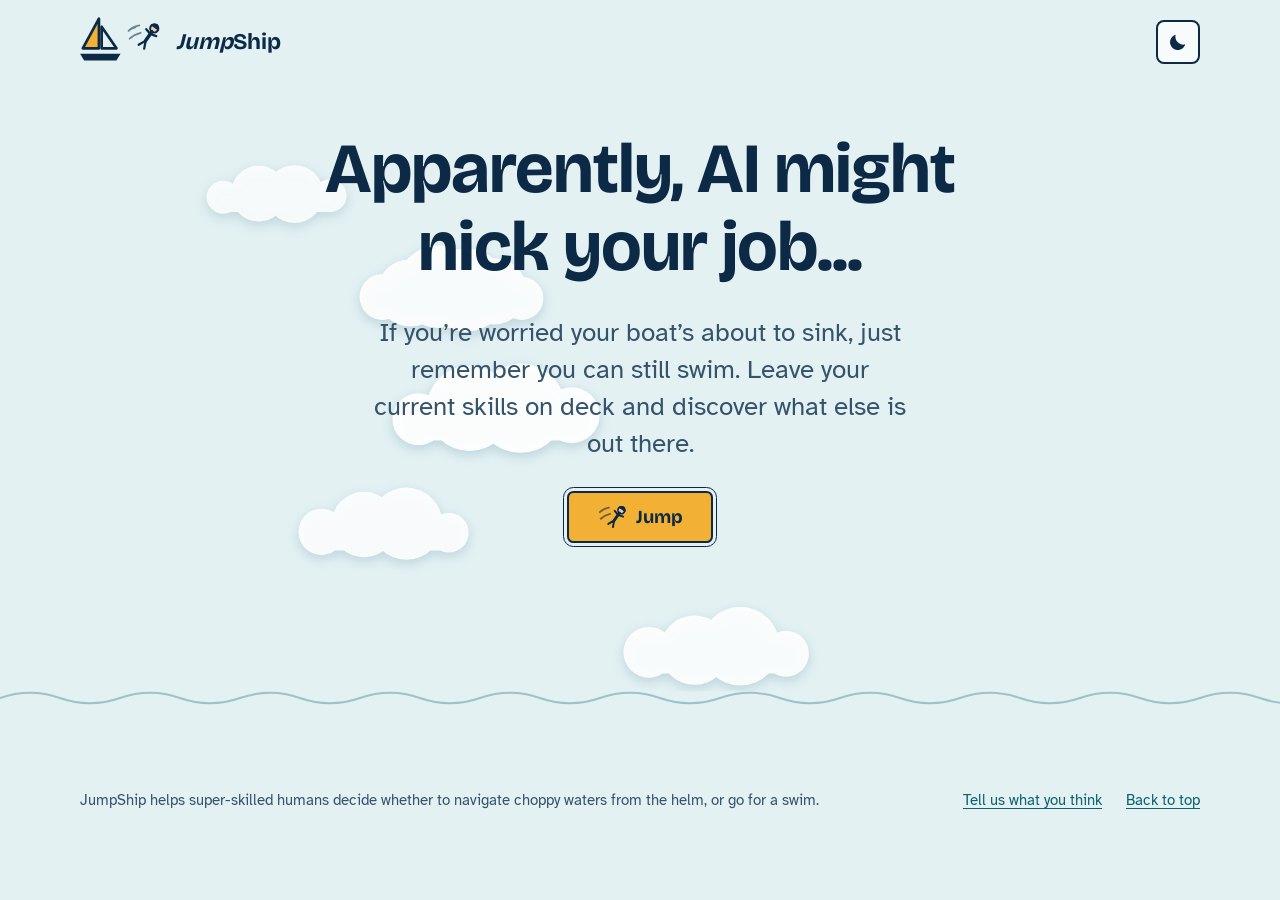
==== index.html @ c2f0bb0c "Top button after a jump: Return to boat with the anchor, matching Nope Co-Authored-By: Claude Sonnet" ====
<!doctype html>
<html lang="en-GB">
<head>
  <meta charset="utf-8">
  <meta name="viewport" content="width=device-width, initial-scale=1">
  <title>Jump Ship</title>
  <meta name="description" content="Jump Ship maps the experience design skills you already have to careers that fit your hours, your pay and your family, then lets you try one in about two hours.">
  <meta name="color-scheme" content="light dark">
  <link rel="icon" href="data:image/svg+xml,%3Csvg xmlns='http://www.w3.org/2000/svg' viewBox='0 0 32 32'%3E%3Cpath d='M16 3 L16 21 L5 21 Z' fill='%23f2b134' stroke='%230c2a45' stroke-width='2' stroke-linejoin='round'/%3E%3Cpath d='M18 8 L18 21 L27 21 Z' fill='none' stroke='%230c2a45' stroke-width='2' stroke-linejoin='round'/%3E%3Cpath d='M3 25 H29 L26 29 H6 Z' fill='%230c2a45'/%3E%3C/svg%3E">
  <link rel="preconnect" href="https://fonts.googleapis.com">
  <link rel="preconnect" href="https://fonts.gstatic.com" crossorigin>
  <link href="https://fonts.googleapis.com/css2?family=Atkinson+Hyperlegible:ital,wght@0,400;0,700;1,400&family=Bricolage+Grotesque:opsz,wght@12..96,500;12..96,700&display=swap" rel="stylesheet">
  <link rel="stylesheet" href="css/style.css?v=202611061620">
  <script>
    /* Set the theme before the page paints so there is no flash. A saved choice wins, then the device setting. */
    (function () {
      var theme = null;
      try { theme = window.localStorage.getItem("jumpship.theme"); } catch (e) { /* storage is optional */ }
      if (theme !== "dark" && theme !== "light") {
        theme = window.matchMedia && window.matchMedia("(prefers-color-scheme: dark)").matches ? "dark" : "light";
      }
      document.documentElement.setAttribute("data-theme", theme);
    })();
  </script>
</head>
<body id="top">
  <a class="skip" href="#main">Skip to main content</a>

  <header class="site-header">
    <div class="wrap">
      <a class="brand" href="./" aria-label="Jump Ship home">
        <svg viewBox="0 0 64 38" aria-hidden="true" focusable="false">
          <path d="M14 2 L14 24 L2 24 Z" fill="var(--buoy)" stroke="currentColor" stroke-width="2" stroke-linejoin="round"/>
          <path d="M16 8 L16 24 L27 24 Z" fill="none" stroke="currentColor" stroke-width="2" stroke-linejoin="round"/>
          <path d="M0 28 H30 L27 33 H3 Z" fill="currentColor"/>
          <path d="M36.0 11.0 C38.2 8.8 41.0 7.5 44.0 7.0 M36.8 16.8 C39.2 14.6 42.0 13.2 45.0 12.5 M36.6 10.4 C38.0 9.4 39.5 8.8 41.0 8.5" fill="none" stroke="currentColor" stroke-width="1.4" stroke-linecap="round" opacity="0.55"/>
          <g transform="rotate(35 51 15)" stroke="currentColor" stroke-linecap="round" stroke-linejoin="round">
            <circle cx="51" cy="8" r="3" fill="#f3c9a5" stroke-width="1.5"/>
            <path d="M47.800 7 q3.200 -5 6.400 0z" fill="#0c2a45" stroke-width="1"/>
            <path d="M51 11 V19" stroke-width="2.6" fill="none"/>
            <path d="M51 13 L46.500 11.800 M51 13 L55.500 11.800" stroke-width="1.7" fill="none"/>
            <path d="M51 19 L48.500 24.500 M51 19 L53.500 24.500" stroke-width="1.7" fill="none"/>
          </g>
        </svg>
        <span><i class="brand-jump">Jump</i>Ship</span>
      </a>
      <button type="button" class="theme-toggle" id="theme-toggle" aria-label="Switch to dark mode" hidden></button>
    </div>
  </header>

  <main id="main">
    <section class="hero" aria-labelledby="hero-title">
      <div class="wrap">
        <div>
          <h1 id="hero-title">Apparently, AI might nick your job...</h1>
          <p class="hero-lede">If you’re worried your boat’s about to sink, just remember you can still swim. Leave your current skills on deck and discover what else is out there.</p>
          <div class="hero-actions">
            <button type="button" class="btn" id="wheel-button"><svg class="btn-icon" viewBox="34 2 25 26" aria-hidden="true" focusable="false"><path d="M36.0 11.0 C38.2 8.8 41.0 7.5 44.0 7.0 M36.8 16.8 C39.2 14.6 42.0 13.2 45.0 12.5" fill="none" stroke="currentColor" stroke-width="1.6" stroke-linecap="round" opacity="0.6"/><g transform="rotate(35 51 15)" stroke="currentColor" stroke-linecap="round" stroke-linejoin="round"><circle cx="51" cy="8" r="3" fill="#f3c9a5" stroke-width="1.5"/><path d="M47.800 7 q3.200 -5 6.400 0z" fill="#0c2a45" stroke-width="1"/><path d="M51 11 V19" stroke-width="2.6" fill="none"/><path d="M51 13 L46.500 11.800 M51 13 L55.500 11.800" stroke-width="1.7" fill="none"/><path d="M51 19 L48.500 24.500 M51 19 L53.500 24.500" stroke-width="1.7" fill="none"/></g></svg><span id="wheel-label">Jump</span></button>
          </div>
        </div>

        <p class="status visually-hidden" id="wheel-status" role="status"></p>
      </div>
    </section>

    <section class="section wheel-section" id="result" aria-labelledby="wheel-title" hidden>
    <div class="drift-boat result-boat" aria-hidden="true">
      <svg viewBox="60 20 190 136" focusable="false">
        <path d="M148 24 L148 112 L88 112 Z" fill="var(--buoy)" stroke="var(--ink)" stroke-width="2.5" stroke-linejoin="round"/>
        <path d="M160 48 L160 112 L212 112 Z" fill="none" stroke="var(--ink)" stroke-width="2.5" stroke-linejoin="round"/>
        <path d="M70 122 H234 L214 150 H90 Z" fill="var(--ink)"/>
        <g transform="translate(-12 0)">
          <circle cx="200" cy="82" r="9" fill="#f3c9a5" stroke="var(--ink)" stroke-width="1.5"/>
          <path d="M190 78 q10 -14 20 0 z" fill="var(--ink)"/><path d="M189 78 h22" stroke="var(--ink)" stroke-width="2" stroke-linecap="round"/>
          <path d="M200 91 v18" stroke="var(--ink)" stroke-width="3.5" stroke-linecap="round"/>
          <path class="boat-arm boat-arm-l" d="M200 96 l-15 -11" stroke="var(--ink)" stroke-width="2" stroke-linecap="round"/><path class="boat-arm boat-arm-r" d="M200 96 l15 -11" stroke="var(--ink)" stroke-width="2" stroke-linecap="round"/>
          <path d="M200 109 l-7 13 M200 109 l8 13" stroke="var(--ink)" stroke-width="2" stroke-linecap="round"/>
        </g>
      </svg>
    </div>
      <div class="wrap wheel-wrap">
        <div class="section-head">
          <h2 id="wheel-title" class="visually-hidden" tabindex="-1">Float your boat?</h2>
        </div>
        <ol class="results" id="wheel-result" role="list"></ol>
        <div class="swim-back"><button type="button" class="btn" id="swim-back"><svg class="btn-icon" viewBox="0 0 24 24" aria-hidden="true" focusable="false"><g fill="none" stroke="currentColor" stroke-width="2" stroke-linecap="round" stroke-linejoin="round"><circle cx="12" cy="5" r="2.4"/><path d="M12 7.4V21M8 11h8M4 14c0 4 3.6 7 8 7s8-3 8-7"/><path d="M4 14l-1.800 2.200M4 14l2.200 1.600M20 14l1.800 2.200M20 14l-2.200 1.600"/></g></svg><span>Nope, return to boat</span></button></div>
      </div>
    </section>

  </main>

  <footer class="site-footer">
      <div class="drift-boat footer-boat" aria-hidden="true">
        <svg viewBox="60 20 190 136" focusable="false">
          <path d="M148 24 L148 112 L88 112 Z" fill="var(--buoy)" stroke="var(--ink)" stroke-width="2.5" stroke-linejoin="round"/>
          <path d="M160 48 L160 112 L212 112 Z" fill="none" stroke="var(--ink)" stroke-width="2.5" stroke-linejoin="round"/>
          <path d="M70 122 H234 L214 150 H90 Z" fill="var(--ink)"/>
          <g transform="translate(-12 0)">
            <circle cx="200" cy="82" r="9" fill="#f3c9a5" stroke="var(--ink)" stroke-width="1.5"/>
            <path d="M190 78 q10 -14 20 0 z" fill="var(--ink)"/><path d="M189 78 h22" stroke="var(--ink)" stroke-width="2" stroke-linecap="round"/>
            <path d="M200 91 v18" stroke="var(--ink)" stroke-width="3.5" stroke-linecap="round"/>
            <path class="boat-arm boat-arm-l" d="M200 96 l-15 -11" stroke="var(--ink)" stroke-width="2" stroke-linecap="round"/><path class="boat-arm boat-arm-r" d="M200 96 l15 -11" stroke="var(--ink)" stroke-width="2" stroke-linecap="round"/>
            <path d="M200 109 l-7 13 M200 109 l8 13" stroke="var(--ink)" stroke-width="2" stroke-linecap="round"/>
          </g>
        </svg>
      </div>
    <div class="seabed" aria-hidden="true">
      <svg viewBox="0 0 1000 144" preserveAspectRatio="xMidYMax meet" focusable="false">
        <g stroke-linecap="round" stroke-linejoin="round">
          <!-- branching coral -->
          <g fill="none">
            <path d="M110 140 V96 M110 120 L88 94 M110 108 L134 82 M88 94 L84 76 M134 82 L138 62 M134 82 L152 78" stroke="var(--ink)" stroke-width="12"/>
            <path d="M110 140 V96 M110 120 L88 94 M110 108 L134 82 M88 94 L84 76 M134 82 L138 62 M134 82 L152 78" stroke="#f2a091" stroke-width="7"/>
          </g>
          <!-- fan coral -->
          <g stroke="var(--ink)" stroke-width="2.5">
            <path d="M212 142 L186 90 Q212 70 238 90 Z" fill="#6cc1c9"/>
            <path d="M212 142 V84 M212 142 L196 88 M212 142 L228 88" fill="none" stroke-width="1.5"/>
          </g>
          <!-- tube coral -->
          <g stroke="var(--ink)" stroke-width="2.5" fill="#f2b134">
            <rect x="272" y="104" width="14" height="38" rx="7"/>
            <rect x="290" y="94" width="14" height="48" rx="7"/>
            <rect x="308" y="112" width="14" height="30" rx="7"/>
          </g>
          <!-- starfish -->
          <path d="M440 118 L446 130 L460 131 L449 140 L453 153 L440 146 L427 153 L431 140 L420 131 L434 130 Z" transform="translate(0 -12)" fill="#f2b134" stroke="var(--ink)" stroke-width="2.5"/>
          <g fill="var(--ink)"><circle cx="440" cy="125" r="1.6"/><circle cx="435" cy="130" r="1.3"/><circle cx="445" cy="130" r="1.3"/></g>
          <!-- shipwreck -->
          <g transform="rotate(-9 650 136)">
            <path d="M560 112 H748 L722 142 H590 Z" fill="var(--ink)" stroke="var(--ink)" stroke-width="2.5"/>
            <path d="M574 124 H736" stroke="var(--shallows)" stroke-width="2" fill="none" opacity="0.45"/>
            <circle cx="610" cy="126" r="5" fill="var(--shallows)" stroke="none" opacity="0.55"/>
            <circle cx="640" cy="126" r="5" fill="var(--shallows)" stroke="none" opacity="0.55"/>
            <path d="M672 112 L666 62 L672 54 M666 62 L690 58" fill="none" stroke="var(--ink)" stroke-width="5"/>
            <path d="M666 66 L638 106 H666 Z" fill="none" stroke="var(--ink)" stroke-width="2.5"/>
          </g>
          <g fill="none" stroke="var(--ink)" stroke-width="1.5" opacity="0.6">
            <circle cx="690" cy="62" r="4"/><circle cx="697" cy="40" r="3"/><circle cx="686" cy="22" r="2.2"/>
          </g>
          <!-- seaweed -->
          <g fill="none">
            <path d="M846 142 C832 124 862 112 848 94 C836 78 862 68 852 50" stroke="var(--ink)" stroke-width="10"/>
            <path d="M846 142 C832 124 862 112 848 94 C836 78 862 68 852 50" stroke="#7fb59a" stroke-width="5.5"/>
          </g>
          <!-- coral on the right -->
          <g fill="none">
            <path d="M920 142 V100 M920 124 L900 100 M920 112 L942 90 M942 90 L944 72" stroke="var(--ink)" stroke-width="12"/>
            <path d="M920 142 V100 M920 124 L900 100 M920 112 L942 90 M942 90 L944 72" stroke="#c98fd0" stroke-width="7"/>
          </g>
        </g>
      </svg>
    </div>
    <div class="wrap">
      <p>JumpShip helps super-skilled humans decide whether to navigate choppy waters from the helm, or go for a swim.</p>
      <p><a href="mailto:andy.davies@lloydsbanking.com?subject=Jump%20Ship%20feedback">Tell us what you think</a></p>
      <p><a href="#top" id="back-to-top">Back to top</a></p>
    </div>
  </footer>

    <svg width="0" height="0" style="position:absolute" aria-hidden="true" focusable="false">
    <defs>
      <symbol id="ic-robot" viewBox="0 0 64 64">
        <path d="M32 14V7" fill="none" stroke="var(--ink)" stroke-width="1.5" stroke-linecap="round"/>
        <circle cx="32" cy="6" r="3.200" fill="#f2b134" stroke="var(--ink)" stroke-width="1.25"/>
        <rect x="9" y="28" width="5" height="12" rx="2" fill="#8fb7d0" stroke="var(--ink)" stroke-width="1.25"/>
        <rect x="50" y="28" width="5" height="12" rx="2" fill="#8fb7d0" stroke="var(--ink)" stroke-width="1.25"/>
        <rect x="13" y="14" width="38" height="36" rx="9" fill="#8fb7d0" stroke="var(--ink)" stroke-width="1.25" stroke-linejoin="round"/>
        <rect x="19" y="23" width="26" height="14" rx="5" fill="#eaf4f8" stroke="var(--ink)" stroke-width="1.25"/>
        <circle cx="26.500" cy="30" r="3" fill="var(--ink)"/><circle cx="37.500" cy="30" r="3" fill="var(--ink)"/>
        <path d="M24 43h16M28 43v3M32 43v3M36 43v3" fill="none" stroke="var(--ink)" stroke-width="1.25" stroke-linecap="round"/>
      </symbol>
      <symbol id="c-octopus" viewBox="0 0 64 64">
        <path d="M14 30c0-12 8-20 18-20s18 8 18 20c0 4-2 7-4 9H18c-2-2-4-5-4-9z" fill="#f2a091" stroke="var(--ink)" stroke-width="1.25" stroke-linejoin="round"/>
        <path d="M20 39c-3 6-8 6-9 12M28 40c-1 7-6 8-5 13M36 40c1 7 5 8 5 13M44 39c3 6 8 6 9 11" fill="none" stroke="var(--ink)" stroke-width="1.25" stroke-linecap="round"/>
        <circle cx="26" cy="28" r="3" fill="var(--ink)"/><circle cx="38" cy="28" r="3" fill="var(--ink)"/>
      </symbol>
      <symbol id="c-dolphin" viewBox="0 0 64 64">
        <path d="M6 44C8 28 22 16 40 18c4-8 10-8 14-8-2 4-2 8-6 11 6 2 10 8 10 14-6-4-10-3-14 0 0 8-8 14-20 14-8 0-16-3-18-9z" fill="#8fb7d0" stroke="var(--ink)" stroke-width="1.25" stroke-linejoin="round"/>
        <path d="M30 20c-4-8-2-12 0-14 4 2 6 8 4 14" fill="#8fb7d0" stroke="var(--ink)" stroke-width="1.25" stroke-linejoin="round"/>
        <circle cx="16" cy="38" r="2.4" fill="var(--ink)"/>
      </symbol>
      <symbol id="c-fish" viewBox="0 0 64 64">
        <path d="M6 32c8-12 24-14 36-4l14-8v24l-14-8C30 46 14 44 6 32z" fill="#f6c76a" stroke="var(--ink)" stroke-width="1.25" stroke-linejoin="round"/>
        <circle cx="19" cy="30" r="2.6" fill="var(--ink)"/><path d="M30 24c3 5 3 11 0 16" fill="none" stroke="var(--ink)" stroke-width="1.25" stroke-linecap="round"/>
      </symbol>
      <symbol id="c-shark" viewBox="0 0 64 64">
        <path d="M28 25 33 10 41 27z" fill="#9db0c0" stroke="var(--ink)" stroke-width="1.25" stroke-linejoin="round"/>
        <path d="M4 38C14 26 34 22 50 30l10-10-2 13 5 12-13-6C34 50 14 50 4 38z" fill="#9db0c0" stroke="var(--ink)" stroke-width="1.25" stroke-linejoin="round"/>
        <path d="M8 40c10 6 26 6 40-2" fill="none" stroke="#e8f3f6" stroke-width="2.2" stroke-linecap="round"/>
        <circle cx="16" cy="35" r="2.2" fill="var(--ink)"/>
        <path d="M24 33v6M28 33v6M32 33v6" fill="none" stroke="var(--ink)" stroke-width="1.1" stroke-linecap="round"/>
      </symbol>
      <symbol id="c-wheel-squid" viewBox="0 0 64 64">
        <path d="M32 4c9 6 12 20 8 32H24C20 24 23 10 32 4z" fill="#b9a5e0" stroke="var(--ink)" stroke-width="1.25" stroke-linejoin="round"/>
        <path d="M24 16 14 20l10 6zM40 16l10 4-10 6z" fill="#b9a5e0" stroke="var(--ink)" stroke-width="1.25" stroke-linejoin="round"/>
        <path d="M25 36c-2 8-6 12-5 20M29 36c0 8-2 14-1 22M35 36c0 8 2 14 1 22M39 36c2 8 6 12 5 20" fill="none" stroke="var(--ink)" stroke-width="1.25" stroke-linecap="round"/>
        <circle cx="27.500" cy="30" r="2.600" fill="var(--ink)"/><circle cx="36.500" cy="30" r="2.600" fill="var(--ink)"/>
      </symbol>
      <symbol id="c-sea-snake" viewBox="0 0 64 64">
        <path d="M6 44C14 20 26 22 32 34S50 50 55 28" fill="none" stroke="var(--ink)" stroke-width="7" stroke-linecap="round"/>
        <path d="M6 44C14 20 26 22 32 34S50 50 55 28" fill="none" stroke="#f08a6c" stroke-width="4.200" stroke-linecap="round"/>
        <path d="M16 31 19 36M27 29 31 31M40 41 42 46M49 41 52 36" fill="none" stroke="#fbd5c6" stroke-width="2" stroke-linecap="round"/>
        <ellipse cx="55" cy="26" rx="5.500" ry="4.500" fill="#f08a6c" stroke="var(--ink)" stroke-width="1.25"/>
        <circle cx="56.500" cy="24.500" r="1.400" fill="var(--ink)"/>
        <path d="M59 28l4 2M59 28l4-1" fill="none" stroke="var(--ink)" stroke-width="1" stroke-linecap="round"/>
      </symbol>
      <symbol id="c-stingray" viewBox="0 0 64 64">
        <path d="M32 44C34 52 40 58 48 62" fill="none" stroke="var(--ink)" stroke-width="1.500" stroke-linecap="round"/>
        <path d="M3 30C13 18 24 15 32 20 40 15 51 18 61 30 51 42 40 42 32 46 24 42 13 42 3 30z" fill="#7fbfb8" stroke="var(--ink)" stroke-width="1.25" stroke-linejoin="round"/>
        <circle cx="26" cy="27" r="2" fill="var(--ink)"/><circle cx="38" cy="27" r="2" fill="var(--ink)"/>
        <path d="M28 35q4 3 8 0" fill="none" stroke="var(--ink)" stroke-width="1.100" stroke-linecap="round"/>
      </symbol>
      <symbol id="c-axolotl" viewBox="0 0 64 64">
        <path d="M14 26 6 20M13 31 4 31M14 36 6 42M50 26l8-6M51 31l9 0M50 36l8 6" fill="none" stroke="#e98fae" stroke-width="2" stroke-linecap="round"/>
        <ellipse cx="32" cy="34" rx="20" ry="16" fill="#f6b6c8" stroke="var(--ink)" stroke-width="1.25"/>
        <circle cx="24" cy="30" r="2.4" fill="var(--ink)"/><circle cx="40" cy="30" r="2.4" fill="var(--ink)"/>
        <path d="M26 39c4 4 8 4 12 0" fill="none" stroke="var(--ink)" stroke-width="1.25" stroke-linecap="round"/>
      </symbol>
      <symbol id="ch-air-traffic-controller" viewBox="0 0 120 130"><g stroke="var(--ink)" stroke-width="1.25" stroke-linejoin="round" stroke-linecap="round"><ellipse cx="98" cy="86" rx="17" ry="6" fill="#fff"/><path d="M84 84l-6-14h8l8 14z" fill="#8fb7d0"/><path d="M96 90l-10 16h10l12-16z" fill="#8fb7d0"/><circle cx="106" cy="85" r="1.500" fill="var(--ink)" stroke="none"/><path d="M52 104v15M68 104v15" fill="none" stroke-width="3"/><path d="M47 121h11M63 121h11" fill="none" stroke-width="2.5"/><path d="M44 62h32v36q0 6-6 6H50q-6 0-6-6z" fill="#f2b134"/><path d="M44 80h32" fill="none" stroke="#fff" stroke-width="2"/><path d="M45 68 34 88M75 68 86 88" fill="none" stroke-width="2.5"/><circle cx="34" cy="89" r="3.600" fill="#f3c9a5"/><circle cx="86" cy="89" r="3.600" fill="#f3c9a5"/><circle cx="60" cy="42" r="18" fill="#f3c9a5"/><circle cx="53" cy="43" r="2.2" fill="var(--ink)" stroke="none"/><circle cx="67" cy="43" r="2.2" fill="var(--ink)" stroke="none"/><path d="M54 50q6 5 12 0" fill="none"/><circle cx="48" cy="49" r="2.6" fill="#f2a091" stroke="none"/><circle cx="72" cy="49" r="2.6" fill="#f2a091" stroke="none"/><path d="M42 40a18 18 0 0 1 36 0" fill="none" stroke-width="2"/><circle cx="42" cy="44" r="5" fill="#6cc1c9"/><circle cx="78" cy="44" r="5" fill="#6cc1c9"/><path d="M42 48q-1 10 9 11" fill="none"/></g></symbol>
      <symbol id="ch-merchant-navy-deck-officer" viewBox="0 0 120 130"><g stroke="var(--ink)" stroke-width="1.25" stroke-linejoin="round" stroke-linecap="round"><circle cx="98" cy="104" r="12" fill="none" stroke-width="1.75"/><circle cx="98" cy="104" r="3" fill="#f2b134"/><path d="M98 88v32M82 104h32M87 93l22 22M87 115l22-22" fill="none" stroke-width="1.25"/><path d="M52 104v15M68 104v15" fill="none" stroke-width="3"/><path d="M47 121h11M63 121h11" fill="none" stroke-width="2.5"/><path d="M44 62h32v36q0 6-6 6H50q-6 0-6-6z" fill="#0c2a45"/><circle cx="60" cy="74" r="1.800" fill="#f2b134" stroke="none"/><circle cx="60" cy="84" r="1.800" fill="#f2b134" stroke="none"/><circle cx="60" cy="94" r="1.800" fill="#f2b134" stroke="none"/><path d="M45 68 34 88M75 68 86 88" fill="none" stroke-width="2.5"/><circle cx="34" cy="89" r="3.600" fill="#f3c9a5"/><circle cx="86" cy="89" r="3.600" fill="#f3c9a5"/><circle cx="60" cy="42" r="18" fill="#f3c9a5"/><circle cx="53" cy="43" r="2.2" fill="var(--ink)" stroke="none"/><circle cx="67" cy="43" r="2.2" fill="var(--ink)" stroke="none"/><path d="M54 50q6 5 12 0" fill="none"/><circle cx="48" cy="49" r="2.6" fill="#f2a091" stroke="none"/><circle cx="72" cy="49" r="2.6" fill="#f2a091" stroke="none"/><path d="M42 34a18 14 0 0 1 36 0z" fill="#fff"/><path d="M40 35h40" fill="none" stroke-width="2"/><circle cx="60" cy="29" r="3" fill="#f2b134"/></g></symbol>
      <symbol id="ch-live-sound-engineer" viewBox="0 0 120 130"><g stroke="var(--ink)" stroke-width="1.25" stroke-linejoin="round" stroke-linecap="round"><path d="M52 104v15M68 104v15" fill="none" stroke-width="3"/><path d="M47 121h11M63 121h11" fill="none" stroke-width="2.5"/><path d="M44 62h32v36q0 6-6 6H50q-6 0-6-6z" fill="#b9a5e0"/><path d="M45 68 34 88M75 68 86 88" fill="none" stroke-width="2.5"/><circle cx="34" cy="89" r="3.600" fill="#f3c9a5"/><circle cx="86" cy="89" r="3.600" fill="#f3c9a5"/><circle cx="60" cy="42" r="18" fill="#f3c9a5"/><circle cx="53" cy="43" r="2.2" fill="var(--ink)" stroke="none"/><circle cx="67" cy="43" r="2.2" fill="var(--ink)" stroke="none"/><path d="M54 50q6 5 12 0" fill="none"/><circle cx="48" cy="49" r="2.6" fill="#f2a091" stroke="none"/><circle cx="72" cy="49" r="2.6" fill="#f2a091" stroke="none"/><path d="M42 40a18 18 0 0 1 36 0" fill="none" stroke-width="2"/><rect x="36" y="38" width="9" height="14" rx="4" fill="#f2b134"/><rect x="75" y="38" width="9" height="14" rx="4" fill="#f2b134"/><rect x="24" y="96" width="72" height="22" rx="4" fill="#0c2a45"/><path d="M36 100v14M48 100v14M60 100v14M72 100v14M84 100v14" fill="none" stroke="#6cc1c9" stroke-width="1"/><rect x="33" y="104" width="6" height="4" fill="#f2b134" stroke="none"/><rect x="57" y="108" width="6" height="4" fill="#f2b134" stroke="none"/><rect x="81" y="102" width="6" height="4" fill="#f2b134" stroke="none"/></g></symbol>
      <symbol id="ch-tree-surgeon" viewBox="0 0 120 130"><g stroke="var(--ink)" stroke-width="1.25" stroke-linejoin="round" stroke-linecap="round"><path d="M100 122V94" fill="none" stroke="#8a6a45" stroke-width="3.5"/><circle cx="100" cy="84" r="17" fill="#7fbf8a"/><circle cx="90" cy="92" r="11" fill="#7fbf8a"/><path d="M52 104v15M68 104v15" fill="none" stroke-width="3"/><path d="M47 121h11M63 121h11" fill="none" stroke-width="2.5"/><path d="M44 62h32v36q0 6-6 6H50q-6 0-6-6z" fill="#7fbf8a"/><path d="M44 66 76 100" fill="none" stroke-width="1.75"/><path d="M45 68 34 88M75 68 86 88" fill="none" stroke-width="2.5"/><circle cx="34" cy="89" r="3.600" fill="#f3c9a5"/><circle cx="86" cy="89" r="3.600" fill="#f3c9a5"/><circle cx="60" cy="42" r="18" fill="#f3c9a5"/><circle cx="53" cy="43" r="2.2" fill="var(--ink)" stroke="none"/><circle cx="67" cy="43" r="2.2" fill="var(--ink)" stroke="none"/><path d="M54 50q6 5 12 0" fill="none"/><circle cx="48" cy="49" r="2.6" fill="#f2a091" stroke="none"/><circle cx="72" cy="49" r="2.6" fill="#f2a091" stroke="none"/><path d="M42 38a18 16 0 0 1 36 0z" fill="#f2b134"/><path d="M39 38h42" fill="none" stroke-width="2"/><path d="M60 24v14" fill="none" stroke-width="1.25"/></g></symbol>
      <symbol id="ch-archaeologist" viewBox="0 0 120 130"><g stroke="var(--ink)" stroke-width="1.25" stroke-linejoin="round" stroke-linecap="round"><path d="M92 122c-8 0-10-10-8-16s2-8 0-12h16c-2 4-2 6 0 12s0 16-8 16z" fill="#c98a6a"/><path d="M86 88h12" fill="none"/><path d="M89 104h6" fill="none" stroke-width="1"/><path d="M52 104v15M68 104v15" fill="none" stroke-width="3"/><path d="M47 121h11M63 121h11" fill="none" stroke-width="2.5"/><path d="M44 62h32v36q0 6-6 6H50q-6 0-6-6z" fill="#d8c08d"/><path d="M45 68 34 88M75 68 84 80" fill="none" stroke-width="2.5"/><circle cx="34" cy="89" r="3.600" fill="#f3c9a5"/><path d="M84 80l10-10" fill="none" stroke-width="1.5"/><path d="M92 66l8 4-6 8z" fill="#8fb7d0"/><circle cx="60" cy="42" r="18" fill="#f3c9a5"/><circle cx="53" cy="43" r="2.2" fill="var(--ink)" stroke="none"/><circle cx="67" cy="43" r="2.2" fill="var(--ink)" stroke="none"/><path d="M54 50q6 5 12 0" fill="none"/><circle cx="48" cy="49" r="2.6" fill="#f2a091" stroke="none"/><circle cx="72" cy="49" r="2.6" fill="#f2a091" stroke="none"/><ellipse cx="60" cy="33" rx="29" ry="6" fill="#c9a56b"/><path d="M46 33a14 13 0 0 1 28 0z" fill="#c9a56b"/><path d="M46 31h28" fill="none" stroke-width="1.25"/></g></symbol>
      <symbol id="ch-countryside-ranger" viewBox="0 0 120 130"><g stroke="var(--ink)" stroke-width="1.25" stroke-linejoin="round" stroke-linecap="round"><path d="M98 122V102" fill="none" stroke="#8a6a45" stroke-width="3"/><path d="M98 64l-14 22h28zM98 78l-17 24h34z" fill="#6fb38a"/><path d="M52 104v15M68 104v15" fill="none" stroke-width="3"/><path d="M47 121h11M63 121h11" fill="none" stroke-width="2.5"/><path d="M44 62h32v36q0 6-6 6H50q-6 0-6-6z" fill="#6fb38a"/><rect x="52" y="76" width="7" height="9" rx="2" fill="#0c2a45"/><rect x="62" y="76" width="7" height="9" rx="2" fill="#0c2a45"/><path d="M52 76q4-6 0 0M56 76v-6M66 76v-6" fill="none" stroke-width="0.9"/><path d="M45 68 34 88M75 68 86 88" fill="none" stroke-width="2.5"/><circle cx="34" cy="89" r="3.600" fill="#f3c9a5"/><circle cx="86" cy="89" r="3.600" fill="#f3c9a5"/><circle cx="60" cy="42" r="18" fill="#f3c9a5"/><circle cx="53" cy="43" r="2.2" fill="var(--ink)" stroke="none"/><circle cx="67" cy="43" r="2.2" fill="var(--ink)" stroke="none"/><path d="M54 50q6 5 12 0" fill="none"/><circle cx="48" cy="49" r="2.6" fill="#f2a091" stroke="none"/><circle cx="72" cy="49" r="2.6" fill="#f2a091" stroke="none"/><ellipse cx="60" cy="31" rx="25" ry="4.500" fill="#b88a5a"/><path d="M47 31a13 11 0 0 1 26 0z" fill="#b88a5a"/></g></symbol>
      <symbol id="ch-marine-biologist" viewBox="0 0 120 130"><g stroke="var(--ink)" stroke-width="1.25" stroke-linejoin="round" stroke-linecap="round"><path d="M52 104v15M68 104v15" fill="none" stroke-width="3"/><path d="M47 121h11M63 121h11" fill="none" stroke-width="2.5"/><path d="M44 62h32v36q0 6-6 6H50q-6 0-6-6z" fill="#6cc1c9"/><path d="M45 68 34 88M75 68 84 86" fill="none" stroke-width="2.5"/><circle cx="34" cy="89" r="3.600" fill="#f3c9a5"/><rect x="76" y="76" width="22" height="28" rx="3" fill="#fff"/><path d="M81 84h12M81 90h12M81 96h8" fill="none" stroke-width="0.9"/><circle cx="60" cy="42" r="18" fill="#f3c9a5"/><circle cx="53" cy="43" r="2.2" fill="var(--ink)" stroke="none"/><circle cx="67" cy="43" r="2.2" fill="var(--ink)" stroke="none"/><path d="M54 50q6 5 12 0" fill="none"/><circle cx="48" cy="49" r="2.6" fill="#f2a091" stroke="none"/><circle cx="72" cy="49" r="2.6" fill="#f2a091" stroke="none"/><rect x="48" y="26" width="24" height="10" rx="5" fill="#8fb7d0"/><path d="M46 31h-4M74 31h4" fill="none" stroke-width="1.25"/><path d="M72 24q8-12 12-4" fill="none" stroke-width="1.5"/><g transform="translate(6 98) scale(.34)"><use href="#c-fish"/></g></g></symbol>
      <symbol id="ch-farrier" viewBox="0 0 120 130"><g stroke="var(--ink)" stroke-width="1.25" stroke-linejoin="round" stroke-linecap="round"><path d="M84 92v12a14 14 0 0 0 28 0V92" fill="none" stroke="#8fa0ad" stroke-width="3.5"/><path d="M84 92v12a14 14 0 0 0 28 0V92" fill="none" stroke-width="1" stroke-dasharray="1 7" stroke="var(--ink)"/><path d="M52 104v15M68 104v15" fill="none" stroke-width="3"/><path d="M47 121h11M63 121h11" fill="none" stroke-width="2.5"/><path d="M44 62h32v36q0 6-6 6H50q-6 0-6-6z" fill="#e3d6c0"/><path d="M46 66h28l2 38H44z" fill="#b88a5a"/><path d="M45 68 34 88M75 68 88 84" fill="none" stroke-width="2.5"/><circle cx="34" cy="89" r="3.600" fill="#f3c9a5"/><path d="M88 84l6-10" fill="none" stroke-width="1.75"/><rect x="88" y="66" width="14" height="8" rx="2" fill="#8fa0ad" transform="rotate(-25 92 72)"/><circle cx="60" cy="42" r="18" fill="#f3c9a5"/><circle cx="53" cy="43" r="2.2" fill="var(--ink)" stroke="none"/><circle cx="67" cy="43" r="2.2" fill="var(--ink)" stroke="none"/><path d="M54 50q6 5 12 0" fill="none"/><circle cx="48" cy="49" r="2.6" fill="#f2a091" stroke="none"/><circle cx="72" cy="49" r="2.6" fill="#f2a091" stroke="none"/><path d="M43 34q17-12 34 0l-3 4q-14-8-28 0z" fill="#c98a6a"/></g></symbol>
      <symbol id="ch-firefighter" viewBox="0 0 120 130"><g stroke="var(--ink)" stroke-width="1.25" stroke-linejoin="round" stroke-linecap="round"><path d="M52 104v15M68 104v15" fill="none" stroke-width="3"/><path d="M47 121h11M63 121h11" fill="none" stroke-width="2.5"/><path d="M44 62h32v36q0 6-6 6H50q-6 0-6-6z" fill="#e0574a"/><path d="M44 84h32M44 92h32" fill="none" stroke="#f2b134" stroke-width="3"/><path d="M45 68 34 88M75 68 86 88" fill="none" stroke-width="2.5"/><circle cx="34" cy="89" r="3.6" fill="#f3c9a5"/><circle cx="86" cy="89" r="3.6" fill="#f3c9a5"/><circle cx="60" cy="42" r="18" fill="#f3c9a5"/><circle cx="53" cy="43" r="2.2" fill="var(--ink)" stroke="none"/><circle cx="67" cy="43" r="2.2" fill="var(--ink)" stroke="none"/><path d="M54 50q6 5 12 0" fill="none"/><circle cx="48" cy="49" r="2.6" fill="#f2a091" stroke="none"/><circle cx="72" cy="49" r="2.6" fill="#f2a091" stroke="none"/><path d="M41 35a19 15 0 0 1 38 0z" fill="#e0574a"/><path d="M36 36h48" fill="none" stroke-width="2"/><rect x="55" y="22" width="10" height="7" rx="2" fill="#f2b134"/><circle cx="98" cy="102" r="12" fill="#f2b134"/><circle cx="98" cy="102" r="6" fill="none"/><path d="M92 92l-6-6" fill="none"/></g></symbol>
      <symbol id="ch-paramedic" viewBox="0 0 120 130"><g stroke="var(--ink)" stroke-width="1.25" stroke-linejoin="round" stroke-linecap="round"><path d="M52 104v15M68 104v15" fill="none" stroke-width="3"/><path d="M47 121h11M63 121h11" fill="none" stroke-width="2.5"/><path d="M44 62h32v36q0 6-6 6H50q-6 0-6-6z" fill="#7fbf8a"/><path d="M60 70v14M53 77h14" fill="none" stroke="#fff" stroke-width="3"/><path d="M45 68 34 88M75 68 86 88" fill="none" stroke-width="2.5"/><circle cx="34" cy="89" r="3.6" fill="#f3c9a5"/><circle cx="86" cy="89" r="3.6" fill="#f3c9a5"/><circle cx="60" cy="42" r="18" fill="#f3c9a5"/><circle cx="53" cy="43" r="2.2" fill="var(--ink)" stroke="none"/><circle cx="67" cy="43" r="2.2" fill="var(--ink)" stroke="none"/><path d="M54 50q6 5 12 0" fill="none"/><circle cx="48" cy="49" r="2.6" fill="#f2a091" stroke="none"/><circle cx="72" cy="49" r="2.6" fill="#f2a091" stroke="none"/><path d="M43 36q17-12 34 0" fill="none" stroke-width="2.5"/><rect x="82" y="94" width="26" height="20" rx="3" fill="#e0574a"/><path d="M95 98v12M89 104h12" fill="none" stroke="#fff" stroke-width="3"/><path d="M88 94v-4h14v4" fill="none"/></g></symbol>
      <symbol id="ch-chef" viewBox="0 0 120 130"><g stroke="var(--ink)" stroke-width="1.25" stroke-linejoin="round" stroke-linecap="round"><path d="M52 104v15M68 104v15" fill="none" stroke-width="3"/><path d="M47 121h11M63 121h11" fill="none" stroke-width="2.5"/><path d="M44 62h32v36q0 6-6 6H50q-6 0-6-6z" fill="#fff"/><circle cx="55" cy="76" r="1.6" fill="#0c2a45" stroke="none"/><circle cx="65" cy="76" r="1.6" fill="#0c2a45" stroke="none"/><circle cx="55" cy="86" r="1.6" fill="#0c2a45" stroke="none"/><circle cx="65" cy="86" r="1.6" fill="#0c2a45" stroke="none"/><path d="M45 68 34 88M75 68 86 88" fill="none" stroke-width="2.5"/><circle cx="34" cy="89" r="3.6" fill="#f3c9a5"/><circle cx="86" cy="89" r="3.6" fill="#f3c9a5"/><circle cx="60" cy="42" r="18" fill="#f3c9a5"/><circle cx="53" cy="43" r="2.2" fill="var(--ink)" stroke="none"/><circle cx="67" cy="43" r="2.2" fill="var(--ink)" stroke="none"/><path d="M54 50q6 5 12 0" fill="none"/><circle cx="48" cy="49" r="2.6" fill="#f2a091" stroke="none"/><circle cx="72" cy="49" r="2.6" fill="#f2a091" stroke="none"/><path d="M45 32q-8-2-6-10t12-6q4-8 10-4 6-4 10 4 10-2 12 6t-6 10z" fill="#fff"/><path d="M45 32h30v4H45z" fill="#fff"/><circle cx="98" cy="102" r="11" fill="#8fa0ad"/><path d="M109 102h8" fill="none" stroke-width="3"/><path d="M92 98q6 4 12 0" fill="none" stroke-width="1.5"/></g></symbol>
      <symbol id="ch-baker" viewBox="0 0 120 130"><g stroke="var(--ink)" stroke-width="1.25" stroke-linejoin="round" stroke-linecap="round"><path d="M52 104v15M68 104v15" fill="none" stroke-width="3"/><path d="M47 121h11M63 121h11" fill="none" stroke-width="2.5"/><path d="M44 62h32v36q0 6-6 6H50q-6 0-6-6z" fill="#e3d6c0"/><path d="M46 66h28l2 38H44z" fill="#fff"/><path d="M45 68 34 88M75 68 86 88" fill="none" stroke-width="2.5"/><circle cx="34" cy="89" r="3.6" fill="#f3c9a5"/><circle cx="86" cy="89" r="3.6" fill="#f3c9a5"/><circle cx="60" cy="42" r="18" fill="#f3c9a5"/><circle cx="53" cy="43" r="2.2" fill="var(--ink)" stroke="none"/><circle cx="67" cy="43" r="2.2" fill="var(--ink)" stroke="none"/><path d="M54 50q6 5 12 0" fill="none"/><circle cx="48" cy="49" r="2.6" fill="#f2a091" stroke="none"/><circle cx="72" cy="49" r="2.6" fill="#f2a091" stroke="none"/><path d="M44 33q-4-14 16-14t16 14z" fill="#fff"/><path d="M44 33h32" fill="none" stroke-width="2"/><g transform="rotate(-35 98 96)"><rect x="82" y="90" width="34" height="11" rx="5.5" fill="#d9a15a"/><path d="M90 90l3 11M98 90l3 11M106 90l3 11" fill="none" stroke-width="1.2"/></g></g></symbol>
      <symbol id="ch-florist" viewBox="0 0 120 130"><g stroke="var(--ink)" stroke-width="1.25" stroke-linejoin="round" stroke-linecap="round"><path d="M52 104v15M68 104v15" fill="none" stroke-width="3"/><path d="M47 121h11M63 121h11" fill="none" stroke-width="2.5"/><path d="M44 62h32v36q0 6-6 6H50q-6 0-6-6z" fill="#f2a091"/><path d="M44 80h32" fill="none" stroke="#fff" stroke-width="2"/><path d="M45 68 34 88M75 68 86 88" fill="none" stroke-width="2.5"/><circle cx="34" cy="89" r="3.6" fill="#f3c9a5"/><circle cx="86" cy="89" r="3.6" fill="#f3c9a5"/><circle cx="60" cy="42" r="18" fill="#f3c9a5"/><circle cx="53" cy="43" r="2.2" fill="var(--ink)" stroke="none"/><circle cx="67" cy="43" r="2.2" fill="var(--ink)" stroke="none"/><path d="M54 50q6 5 12 0" fill="none"/><circle cx="48" cy="49" r="2.6" fill="#f2a091" stroke="none"/><circle cx="72" cy="49" r="2.6" fill="#f2a091" stroke="none"/><circle cx="45" cy="30" r="3" fill="#f2b134"/><circle cx="45" cy="25" r="3" fill="#fff"/><circle cx="40" cy="30" r="3" fill="#fff"/><circle cx="45" cy="35" r="3" fill="#fff"/><circle cx="50" cy="30" r="3" fill="#fff"/><circle cx="45" cy="30" r="1.8" fill="#f2b134" stroke="none"/><path d="M96 120l-4-22M96 120l4-22M96 120l12-20" fill="none" stroke="#6fb38a" stroke-width="2"/><circle cx="92" cy="94" r="5" fill="#e0574a"/><circle cx="100" cy="94" r="5" fill="#b9a5e0"/><circle cx="109" cy="97" r="5" fill="#f2b134"/></g></symbol>
      <symbol id="ch-farmer" viewBox="0 0 120 130"><g stroke="var(--ink)" stroke-width="1.25" stroke-linejoin="round" stroke-linecap="round"><path d="M52 104v15M68 104v15" fill="none" stroke-width="3"/><path d="M47 121h11M63 121h11" fill="none" stroke-width="2.5"/><path d="M44 62h32v36q0 6-6 6H50q-6 0-6-6z" fill="#4f8fc0"/><path d="M50 62v12M70 62v12" fill="none" stroke="#2f6a9a" stroke-width="3"/><rect x="52" y="82" width="16" height="9" rx="1.5" fill="#2f6a9a"/><path d="M45 68 34 88M75 68 86 88" fill="none" stroke-width="2.5"/><circle cx="34" cy="89" r="3.6" fill="#f3c9a5"/><circle cx="86" cy="89" r="3.6" fill="#f3c9a5"/><circle cx="60" cy="42" r="18" fill="#f3c9a5"/><circle cx="53" cy="43" r="2.2" fill="var(--ink)" stroke="none"/><circle cx="67" cy="43" r="2.2" fill="var(--ink)" stroke="none"/><path d="M54 50q6 5 12 0" fill="none"/><circle cx="48" cy="49" r="2.6" fill="#f2a091" stroke="none"/><circle cx="72" cy="49" r="2.6" fill="#f2a091" stroke="none"/><ellipse cx="60" cy="31" rx="28" ry="5" fill="#e6c86e"/><path d="M46 31a14 12 0 0 1 28 0z" fill="#e6c86e"/><path d="M46 29h28" fill="none" stroke="#c98a6a" stroke-width="2"/><path d="M102 124V66" fill="none" stroke="#8a6a45" stroke-width="3"/><path d="M95 72v-8M102 72v-10M109 72v-8M95 72h14" fill="none" stroke="#8fa0ad" stroke-width="2"/></g></symbol>
      <symbol id="ch-stonemason" viewBox="0 0 120 130"><g stroke="var(--ink)" stroke-width="1.25" stroke-linejoin="round" stroke-linecap="round"><path d="M52 104v15M68 104v15" fill="none" stroke-width="3"/><path d="M47 121h11M63 121h11" fill="none" stroke-width="2.5"/><path d="M44 62h32v36q0 6-6 6H50q-6 0-6-6z" fill="#8fa0ad"/><path d="M45 68 34 88M75 68 86 88" fill="none" stroke-width="2.5"/><circle cx="34" cy="89" r="3.6" fill="#f3c9a5"/><circle cx="86" cy="89" r="3.6" fill="#f3c9a5"/><circle cx="60" cy="42" r="18" fill="#f3c9a5"/><circle cx="53" cy="43" r="2.2" fill="var(--ink)" stroke="none"/><circle cx="67" cy="43" r="2.2" fill="var(--ink)" stroke="none"/><path d="M54 50q6 5 12 0" fill="none"/><circle cx="48" cy="49" r="2.6" fill="#f2a091" stroke="none"/><circle cx="72" cy="49" r="2.6" fill="#f2a091" stroke="none"/><path d="M42 36q18-14 36 0z" fill="#6b7885"/><path d="M42 36h40" fill="none" stroke-width="2"/><path d="M80 114l-4-14 10-8 18 2 6 12-4 8z" fill="#cfd6dc"/><path d="M84 96l4 8M96 94l2 10" fill="none" stroke-width="1"/><path d="M84 88l-4-8" fill="none" stroke="#8a6a45" stroke-width="3"/><path d="M80 80l-4-6" fill="none" stroke="#8fa0ad" stroke-width="3"/></g></symbol>
      <symbol id="ch-lifeguard" viewBox="0 0 120 130"><g stroke="var(--ink)" stroke-width="1.25" stroke-linejoin="round" stroke-linecap="round"><path d="M52 104v15M68 104v15" fill="none" stroke-width="3"/><path d="M47 121h11M63 121h11" fill="none" stroke-width="2.5"/><path d="M44 62h32v36q0 6-6 6H50q-6 0-6-6z" fill="#e0574a"/><path d="M52 70h16M60 70v10" fill="none" stroke="#fff" stroke-width="3"/><path d="M45 68 34 88M75 68 86 88" fill="none" stroke-width="2.5"/><circle cx="34" cy="89" r="3.6" fill="#f3c9a5"/><circle cx="86" cy="89" r="3.6" fill="#f3c9a5"/><circle cx="60" cy="42" r="18" fill="#f3c9a5"/><circle cx="53" cy="43" r="2.2" fill="var(--ink)" stroke="none"/><circle cx="67" cy="43" r="2.2" fill="var(--ink)" stroke="none"/><path d="M54 50q6 5 12 0" fill="none"/><circle cx="48" cy="49" r="2.6" fill="#f2a091" stroke="none"/><circle cx="72" cy="49" r="2.6" fill="#f2a091" stroke="none"/><path d="M42 36q18-14 36 0z" fill="#f2b134"/><path d="M60 33q16-2 24 2" fill="none" stroke-width="2.5"/><circle cx="98" cy="102" r="14" fill="#e0574a"/><circle cx="98" cy="102" r="6" fill="#e6f1f2"/><path d="M98 88v8M98 108v8M84 102h8M104 102h8" fill="none" stroke="#fff" stroke-width="3"/><path d="M52 62q-4 8 0 14" fill="none" stroke="#f2b134" stroke-width="1.5"/></g></symbol>
      <symbol id="ch-gardener" viewBox="0 0 120 130"><g stroke="var(--ink)" stroke-width="1.25" stroke-linejoin="round" stroke-linecap="round"><path d="M52 104v15M68 104v15" fill="none" stroke-width="3"/><path d="M47 121h11M63 121h11" fill="none" stroke-width="2.5"/><path d="M44 62h32v36q0 6-6 6H50q-6 0-6-6z" fill="#6fb38a"/><rect x="52" y="80" width="16" height="12" rx="2" fill="#4a8f68"/><path d="M45 68 34 88M75 68 86 88" fill="none" stroke-width="2.5"/><circle cx="34" cy="89" r="3.6" fill="#f3c9a5"/><circle cx="86" cy="89" r="3.6" fill="#f3c9a5"/><circle cx="60" cy="42" r="18" fill="#f3c9a5"/><circle cx="53" cy="43" r="2.2" fill="var(--ink)" stroke="none"/><circle cx="67" cy="43" r="2.2" fill="var(--ink)" stroke="none"/><path d="M54 50q6 5 12 0" fill="none"/><circle cx="48" cy="49" r="2.6" fill="#f2a091" stroke="none"/><circle cx="72" cy="49" r="2.6" fill="#f2a091" stroke="none"/><ellipse cx="60" cy="31" rx="27" ry="5" fill="#f2d98b"/><path d="M46 31a14 11 0 0 1 28 0z" fill="#f2d98b"/><path d="M46 29h28" fill="none" stroke="#e0574a" stroke-width="2.5"/><path d="M100 122V84" fill="none" stroke="#8a6a45" stroke-width="3"/><path d="M92 82q8-4 16 0l-2 14h-12z" fill="#8fa0ad"/><circle cx="108" cy="116" r="3" fill="#e0574a"/><path d="M108 119v4" fill="none" stroke="#4a8f68"/></g></symbol>
      <symbol id="ch-airline-pilot" viewBox="0 0 120 130"><g stroke="var(--ink)" stroke-width="1.25" stroke-linejoin="round" stroke-linecap="round"><path d="M52 104v15M68 104v15" fill="none" stroke-width="3"/><path d="M47 121h11M63 121h11" fill="none" stroke-width="2.5"/><path d="M44 62h32v36q0 6-6 6H50q-6 0-6-6z" fill="#0c2a45"/><path d="M45 76h-1M44 78h5M44 83h5" fill="none" stroke="#f2b134" stroke-width="2.5"/><path d="M76 78h-5M76 83h-5" fill="none" stroke="#f2b134" stroke-width="2.5"/><path d="M55 64l5 8 5-8" fill="#fff"/><path d="M45 68 34 88M75 68 86 88" fill="none" stroke-width="2.5"/><circle cx="34" cy="89" r="3.6" fill="#f3c9a5"/><circle cx="86" cy="89" r="3.6" fill="#f3c9a5"/><circle cx="60" cy="42" r="18" fill="#f3c9a5"/><circle cx="53" cy="43" r="2.2" fill="var(--ink)" stroke="none"/><circle cx="67" cy="43" r="2.2" fill="var(--ink)" stroke="none"/><path d="M54 50q6 5 12 0" fill="none"/><circle cx="48" cy="49" r="2.6" fill="#f2a091" stroke="none"/><circle cx="72" cy="49" r="2.6" fill="#f2a091" stroke="none"/><path d="M41 34a19 12 0 0 1 38 0z" fill="#0c2a45"/><path d="M36 35h48" fill="none" stroke-width="2"/><circle cx="60" cy="27" r="3" fill="#f2b134"/><path d="M82 106h28l8-6 4 2-6 8-6 2 2 6-4 1-6-6H82z" fill="#cfe3ee"/><path d="M96 98l-4-8h5l6 8z" fill="#8fb7d0"/></g></symbol>
      <symbol id="ch-vet" viewBox="0 0 120 130"><g stroke="var(--ink)" stroke-width="1.25" stroke-linejoin="round" stroke-linecap="round"><path d="M52 104v15M68 104v15" fill="none" stroke-width="3"/><path d="M47 121h11M63 121h11" fill="none" stroke-width="2.5"/><path d="M44 62h32v36q0 6-6 6H50q-6 0-6-6z" fill="#6cc1c9"/><path d="M54 64q6 12 12 0" fill="none" stroke-width="2"/><circle cx="60" cy="80" r="3" fill="#fff"/><path d="M45 68 34 88M75 68 86 88" fill="none" stroke-width="2.5"/><circle cx="34" cy="89" r="3.6" fill="#f3c9a5"/><circle cx="86" cy="89" r="3.6" fill="#f3c9a5"/><circle cx="60" cy="42" r="18" fill="#f3c9a5"/><circle cx="53" cy="43" r="2.2" fill="var(--ink)" stroke="none"/><circle cx="67" cy="43" r="2.2" fill="var(--ink)" stroke="none"/><path d="M54 50q6 5 12 0" fill="none"/><circle cx="48" cy="49" r="2.6" fill="#f2a091" stroke="none"/><circle cx="72" cy="49" r="2.6" fill="#f2a091" stroke="none"/><path d="M45 38q15-10 30 0" fill="none" stroke-width="2"/><circle cx="98" cy="100" r="12" fill="#d9a15a"/><path d="M89 92l-3-10 9 4zM107 92l3-10-9 4z" fill="#8a6a45"/><circle cx="94" cy="98" r="1.6" fill="#0c2a45" stroke="none"/><circle cx="102" cy="98" r="1.6" fill="#0c2a45" stroke="none"/><path d="M95 105q3 3 6 0" fill="none" stroke-width="1.2"/><ellipse cx="98" cy="102" rx="2" ry="1.4" fill="#0c2a45" stroke="none"/></g></symbol>
      <symbol id="ch-outdoor-activities-instructor" viewBox="0 0 120 130"><g stroke="var(--ink)" stroke-width="1.25" stroke-linejoin="round" stroke-linecap="round"><path d="M52 104v15M68 104v15" fill="none" stroke-width="3"/><path d="M47 121h11M63 121h11" fill="none" stroke-width="2.5"/><path d="M44 62h32v36q0 6-6 6H50q-6 0-6-6z" fill="#f08a3c"/><path d="M44 70h32" fill="none" stroke="#fff" stroke-width="2"/><path d="M45 68 34 88M75 68 86 88" fill="none" stroke-width="2.5"/><circle cx="34" cy="89" r="3.6" fill="#f3c9a5"/><circle cx="86" cy="89" r="3.6" fill="#f3c9a5"/><circle cx="60" cy="42" r="18" fill="#f3c9a5"/><circle cx="53" cy="43" r="2.2" fill="var(--ink)" stroke="none"/><circle cx="67" cy="43" r="2.2" fill="var(--ink)" stroke="none"/><path d="M54 50q6 5 12 0" fill="none"/><circle cx="48" cy="49" r="2.6" fill="#f2a091" stroke="none"/><circle cx="72" cy="49" r="2.6" fill="#f2a091" stroke="none"/><path d="M43 36q17-16 34 0z" fill="#0c2a45"/><circle cx="60" cy="19" r="3" fill="#f2b134"/><circle cx="98" cy="104" r="13" fill="none" stroke="#c98a6a" stroke-width="5"/><circle cx="98" cy="104" r="13" fill="none" stroke-width="1.2" stroke-dasharray="2 5"/><path d="M98 91v-8l6-4" fill="none" stroke="#c98a6a" stroke-width="3"/><circle cx="106" cy="76" r="4" fill="none" stroke="#8fa0ad" stroke-width="2"/></g></symbol>
      <symbol id="ch-zookeeper" viewBox="0 0 120 130"><g stroke="var(--ink)" stroke-width="1.25" stroke-linejoin="round" stroke-linecap="round"><path d="M52 104v15M68 104v15" fill="none" stroke-width="3"/><path d="M47 121h11M63 121h11" fill="none" stroke-width="2.5"/><path d="M44 62h32v36q0 6-6 6H50q-6 0-6-6z" fill="#c9b27a"/><rect x="49" y="74" width="9" height="9" rx="1.5" fill="#a8895a"/><rect x="62" y="74" width="9" height="9" rx="1.5" fill="#a8895a"/><path d="M45 68 34 88M75 68 86 88" fill="none" stroke-width="2.5"/><circle cx="34" cy="89" r="3.6" fill="#f3c9a5"/><circle cx="86" cy="89" r="3.6" fill="#f3c9a5"/><circle cx="60" cy="42" r="18" fill="#f3c9a5"/><circle cx="53" cy="43" r="2.2" fill="var(--ink)" stroke="none"/><circle cx="67" cy="43" r="2.2" fill="var(--ink)" stroke="none"/><path d="M54 50q6 5 12 0" fill="none"/><circle cx="48" cy="49" r="2.6" fill="#f2a091" stroke="none"/><circle cx="72" cy="49" r="2.6" fill="#f2a091" stroke="none"/><ellipse cx="60" cy="31" rx="28" ry="5" fill="#a8895a"/><path d="M45 31a15 13 0 0 1 30 0z" fill="#a8895a"/><path d="M45 29h30" fill="none" stroke-width="2" stroke="#0c2a45"/><path d="M84 100h24l-3 18H87z" fill="#8fb7d0"/><ellipse cx="96" cy="100" rx="12" ry="3" fill="#6b9bb8"/><path d="M90 98q4-8 10-4l-3 4zM100 98l8-8-1 8z" fill="#f2a091"/></g></symbol>
      <symbol id="ch-train-driver" viewBox="0 0 120 130"><g stroke="var(--ink)" stroke-width="1.25" stroke-linejoin="round" stroke-linecap="round"><path d="M52 104v15M68 104v15" fill="none" stroke-width="3"/><path d="M47 121h11M63 121h11" fill="none" stroke-width="2.5"/><path d="M44 62h32v36q0 6-6 6H50q-6 0-6-6z" fill="#0c2a45"/><path d="M60 64v38" fill="none" stroke="#f2b134" stroke-width="2"/><circle cx="55" cy="80" r="1.6" fill="#f2b134" stroke="none"/><circle cx="65" cy="80" r="1.6" fill="#f2b134" stroke="none"/><path d="M45 68 34 88M75 68 86 88" fill="none" stroke-width="2.5"/><circle cx="34" cy="89" r="3.6" fill="#f3c9a5"/><circle cx="86" cy="89" r="3.6" fill="#f3c9a5"/><circle cx="60" cy="42" r="18" fill="#f3c9a5"/><circle cx="53" cy="43" r="2.2" fill="var(--ink)" stroke="none"/><circle cx="67" cy="43" r="2.2" fill="var(--ink)" stroke="none"/><path d="M54 50q6 5 12 0" fill="none"/><circle cx="48" cy="49" r="2.6" fill="#f2a091" stroke="none"/><circle cx="72" cy="49" r="2.6" fill="#f2a091" stroke="none"/><path d="M41 34a19 11 0 0 1 38 0z" fill="#0c2a45"/><path d="M37 35h46" fill="none" stroke-width="2"/><rect x="52" y="26" width="16" height="4" rx="1" fill="#e0574a"/><rect x="82" y="94" width="34" height="18" rx="3" fill="#e0574a"/><rect x="104" y="86" width="12" height="10" rx="1.5" fill="#cfe3ee"/><circle cx="90" cy="116" r="4" fill="#0c2a45"/><circle cx="108" cy="116" r="4" fill="#0c2a45"/><path d="M82 102h22" fill="none" stroke="#f2b134" stroke-width="2"/><rect x="84" y="86" width="5" height="9" fill="#8fa0ad"/></g></symbol>
      <symbol id="ch-wind-turbine-technician" viewBox="0 0 120 130"><g stroke="var(--ink)" stroke-width="1.25" stroke-linejoin="round" stroke-linecap="round"><path d="M52 104v15M68 104v15" fill="none" stroke-width="3"/><path d="M47 121h11M63 121h11" fill="none" stroke-width="2.5"/><path d="M44 62h32v36q0 6-6 6H50q-6 0-6-6z" fill="#e8eef2"/><path d="M44 90h32" fill="none" stroke="#f2b134" stroke-width="3"/><path d="M44 66l32 24M76 66L44 90" fill="none" stroke="#f08a3c" stroke-width="2"/><path d="M45 68 34 88M75 68 86 88" fill="none" stroke-width="2.5"/><circle cx="34" cy="89" r="3.6" fill="#f3c9a5"/><circle cx="86" cy="89" r="3.6" fill="#f3c9a5"/><circle cx="60" cy="42" r="18" fill="#f3c9a5"/><circle cx="53" cy="43" r="2.2" fill="var(--ink)" stroke="none"/><circle cx="67" cy="43" r="2.2" fill="var(--ink)" stroke="none"/><path d="M54 50q6 5 12 0" fill="none"/><circle cx="48" cy="49" r="2.6" fill="#f2a091" stroke="none"/><circle cx="72" cy="49" r="2.6" fill="#f2a091" stroke="none"/><path d="M41 35a19 15 0 0 1 38 0z" fill="#f2b134"/><path d="M37 36h46" fill="none" stroke-width="2"/><path d="M100 124V80" fill="none" stroke="#cfd6dc" stroke-width="4"/><circle cx="100" cy="76" r="3" fill="#fff"/><path d="M100 76V56M100 76l-14 10M100 76l14 10" fill="none" stroke="#fff" stroke-width="4"/><path d="M100 76V56M100 76l-14 10M100 76l14 10" fill="none" stroke-width="1"/></g></symbol>
      <symbol id="ch-stage-manager" viewBox="0 0 120 130"><g stroke="var(--ink)" stroke-width="1.25" stroke-linejoin="round" stroke-linecap="round"><path d="M52 104v15M68 104v15" fill="none" stroke-width="3"/><path d="M47 121h11M63 121h11" fill="none" stroke-width="2.5"/><path d="M44 62h32v36q0 6-6 6H50q-6 0-6-6z" fill="#26303d"/><path d="M54 64l6 8 6-8" fill="#6cc1c9"/><path d="M45 68 34 88M75 68 86 88" fill="none" stroke-width="2.5"/><circle cx="34" cy="89" r="3.6" fill="#f3c9a5"/><circle cx="86" cy="89" r="3.6" fill="#f3c9a5"/><circle cx="60" cy="42" r="18" fill="#f3c9a5"/><circle cx="53" cy="43" r="2.2" fill="var(--ink)" stroke="none"/><circle cx="67" cy="43" r="2.2" fill="var(--ink)" stroke="none"/><path d="M54 50q6 5 12 0" fill="none"/><circle cx="48" cy="49" r="2.6" fill="#f2a091" stroke="none"/><circle cx="72" cy="49" r="2.6" fill="#f2a091" stroke="none"/><path d="M42 40a18 18 0 0 1 36 0" fill="none" stroke-width="2.5"/><rect x="36" y="38" width="8" height="12" rx="4" fill="#f2b134"/><path d="M40 50q2 6 12 8" fill="none" stroke-width="1.5"/><rect x="50" y="56" width="5" height="3" rx="1.5" fill="#f2b134"/><rect x="82" y="84" width="24" height="32" rx="2.5" fill="#d9a15a"/><rect x="86" y="88" width="16" height="24" fill="#fff"/><path d="M89 94h10M89 100h10M89 106h6" fill="none" stroke-width="1.2"/><rect x="90" y="81" width="8" height="5" rx="1.5" fill="#8fa0ad"/></g></symbol>
      <symbol id="ch-photographer" viewBox="0 0 120 130"><g stroke="var(--ink)" stroke-width="1.25" stroke-linejoin="round" stroke-linecap="round"><path d="M52 104v15M68 104v15" fill="none" stroke-width="3"/><path d="M47 121h11M63 121h11" fill="none" stroke-width="2.5"/><path d="M44 62h32v36q0 6-6 6H50q-6 0-6-6z" fill="#b9a5e0"/><path d="M46 80h28M46 90h28" fill="none" stroke-width="1.2"/><rect x="50" y="72" width="7" height="6" rx="1" fill="#8a6a45" stroke="none"/><path d="M45 68 34 88M75 68 80 92" fill="none" stroke-width="2.5"/><circle cx="34" cy="89" r="3.6" fill="#f3c9a5"/><circle cx="80" cy="94" r="3.6" fill="#f3c9a5"/><circle cx="60" cy="42" r="18" fill="#f3c9a5"/><circle cx="53" cy="43" r="2.2" fill="var(--ink)" stroke="none"/><circle cx="67" cy="43" r="2.2" fill="var(--ink)" stroke="none"/><path d="M54 50q6 5 12 0" fill="none"/><circle cx="48" cy="49" r="2.6" fill="#f2a091" stroke="none"/><circle cx="72" cy="49" r="2.6" fill="#f2a091" stroke="none"/><path d="M44 34q16-10 32 0" fill="#8a6a45"/><rect x="78" y="86" width="30" height="20" rx="3" fill="#26303d"/><rect x="88" y="82" width="10" height="5" rx="1.5" fill="#8fa0ad"/><circle cx="93" cy="96" r="7" fill="#6cc1c9"/><circle cx="93" cy="96" r="3" fill="#0c2a45" stroke="none"/><circle cx="103" cy="90" r="1.5" fill="#f2b134" stroke="none"/></g></symbol>
      <symbol id="ch-plumber" viewBox="0 0 120 130"><g stroke="var(--ink)" stroke-width="1.25" stroke-linejoin="round" stroke-linecap="round"><path d="M52 104v15M68 104v15" fill="none" stroke-width="3"/><path d="M47 121h11M63 121h11" fill="none" stroke-width="2.5"/><path d="M44 62h32v36q0 6-6 6H50q-6 0-6-6z" fill="#3f7fb5"/><path d="M50 62v12M70 62v12" fill="none" stroke="#24578a" stroke-width="3"/><rect x="52" y="82" width="16" height="9" rx="1.5" fill="#24578a"/><path d="M45 68 34 88M75 68 86 88" fill="none" stroke-width="2.5"/><circle cx="34" cy="89" r="3.6" fill="#f3c9a5"/><circle cx="86" cy="89" r="3.6" fill="#f3c9a5"/><circle cx="60" cy="42" r="18" fill="#f3c9a5"/><circle cx="53" cy="43" r="2.2" fill="var(--ink)" stroke="none"/><circle cx="67" cy="43" r="2.2" fill="var(--ink)" stroke="none"/><path d="M54 50q6 5 12 0" fill="none"/><circle cx="48" cy="49" r="2.6" fill="#f2a091" stroke="none"/><circle cx="72" cy="49" r="2.6" fill="#f2a091" stroke="none"/><path d="M43 36q17-14 34 0z" fill="#e0574a"/><path d="M60 33h22" fill="none" stroke-width="2.5"/><path d="M84 112h22v-8h6" fill="none" stroke="#8fa0ad" stroke-width="5"/><path d="M84 112h22v-8h6" fill="none" stroke-width="1"/><path d="M100 84l8 12" fill="none" stroke="#e0574a" stroke-width="4"/><circle cx="98" cy="82" r="5" fill="none" stroke="#e0574a" stroke-width="2.5"/></g></symbol>
      <symbol id="ch-electrician" viewBox="0 0 120 130"><g stroke="var(--ink)" stroke-width="1.25" stroke-linejoin="round" stroke-linecap="round"><path d="M52 104v15M68 104v15" fill="none" stroke-width="3"/><path d="M47 121h11M63 121h11" fill="none" stroke-width="2.5"/><path d="M44 62h32v36q0 6-6 6H50q-6 0-6-6z" fill="#f2b134"/><path d="M44 72h32" fill="none" stroke="#0c2a45" stroke-width="2.5"/><path d="M45 68 34 88M75 68 86 88" fill="none" stroke-width="2.5"/><circle cx="34" cy="89" r="3.6" fill="#f3c9a5"/><circle cx="86" cy="89" r="3.6" fill="#f3c9a5"/><circle cx="60" cy="42" r="18" fill="#f3c9a5"/><circle cx="53" cy="43" r="2.2" fill="var(--ink)" stroke="none"/><circle cx="67" cy="43" r="2.2" fill="var(--ink)" stroke="none"/><path d="M54 50q6 5 12 0" fill="none"/><circle cx="48" cy="49" r="2.6" fill="#f2a091" stroke="none"/><circle cx="72" cy="49" r="2.6" fill="#f2a091" stroke="none"/><path d="M41 35a19 15 0 0 1 38 0z" fill="#fff"/><path d="M37 36h46" fill="none" stroke-width="2"/><path d="M63 18l-5 8h4l-3 7 8-9h-4z" fill="#f2b134" stroke-width="1"/><path d="M96 90l-8 14h8l-4 14 14-18h-9l6-10z" fill="#6cc1c9"/><path d="M84 100q-4 6 0 12" fill="none" stroke-width="1.5"/></g></symbol>
      <symbol id="ch-bricklayer" viewBox="0 0 120 130"><g stroke="var(--ink)" stroke-width="1.25" stroke-linejoin="round" stroke-linecap="round"><path d="M52 104v15M68 104v15" fill="none" stroke-width="3"/><path d="M47 121h11M63 121h11" fill="none" stroke-width="2.5"/><path d="M44 62h32v36q0 6-6 6H50q-6 0-6-6z" fill="#f08a3c"/><path d="M44 80h32M44 90h32" fill="none" stroke="#e8eef2" stroke-width="3"/><path d="M45 68 34 88M75 68 86 88" fill="none" stroke-width="2.5"/><circle cx="34" cy="89" r="3.6" fill="#f3c9a5"/><circle cx="86" cy="89" r="3.6" fill="#f3c9a5"/><circle cx="60" cy="42" r="18" fill="#f3c9a5"/><circle cx="53" cy="43" r="2.2" fill="var(--ink)" stroke="none"/><circle cx="67" cy="43" r="2.2" fill="var(--ink)" stroke="none"/><path d="M54 50q6 5 12 0" fill="none"/><circle cx="48" cy="49" r="2.6" fill="#f2a091" stroke="none"/><circle cx="72" cy="49" r="2.6" fill="#f2a091" stroke="none"/><path d="M41 35a19 15 0 0 1 38 0z" fill="#f2b134"/><path d="M37 36h46" fill="none" stroke-width="2"/><rect x="82" y="108" width="14" height="8" fill="#c0603a"/><rect x="96" y="108" width="14" height="8" fill="#c0603a"/><rect x="89" y="100" width="14" height="8" fill="#c0603a"/><rect x="82" y="116" width="28" height="3" fill="#c0603a" stroke="none"/><path d="M96 98l8-12 4 3-6 12z" fill="#8fa0ad"/></g></symbol>
      <symbol id="ch-glazier" viewBox="0 0 120 130"><g stroke="var(--ink)" stroke-width="1.25" stroke-linejoin="round" stroke-linecap="round"><path d="M52 104v15M68 104v15" fill="none" stroke-width="3"/><path d="M47 121h11M63 121h11" fill="none" stroke-width="2.5"/><path d="M44 62h32v36q0 6-6 6H50q-6 0-6-6z" fill="#8fb7d0"/><path d="M50 62v12M70 62v12" fill="none" stroke="#0c2a45" stroke-width="2"/><path d="M45 68 34 88M75 68 86 88" fill="none" stroke-width="2.5"/><circle cx="34" cy="89" r="3.6" fill="#f3c9a5"/><circle cx="86" cy="89" r="3.6" fill="#f3c9a5"/><circle cx="60" cy="42" r="18" fill="#f3c9a5"/><circle cx="53" cy="43" r="2.2" fill="var(--ink)" stroke="none"/><circle cx="67" cy="43" r="2.2" fill="var(--ink)" stroke="none"/><path d="M54 50q6 5 12 0" fill="none"/><circle cx="48" cy="49" r="2.6" fill="#f2a091" stroke="none"/><circle cx="72" cy="49" r="2.6" fill="#f2a091" stroke="none"/><path d="M43 36q17-14 34 0z" fill="#0c2a45"/><rect x="84" y="72" width="30" height="46" rx="2" fill="#dff1f6"/><path d="M90 80l12 0M88 90l20-14M88 100l26-18" fill="none" stroke="#fff" stroke-width="2.5"/><rect x="84" y="72" width="30" height="46" rx="2" fill="none"/></g></symbol>
      <symbol id="ch-blacksmith" viewBox="0 0 120 130"><g stroke="var(--ink)" stroke-width="1.25" stroke-linejoin="round" stroke-linecap="round"><path d="M52 104v15M68 104v15" fill="none" stroke-width="3"/><path d="M47 121h11M63 121h11" fill="none" stroke-width="2.5"/><path d="M44 62h32v36q0 6-6 6H50q-6 0-6-6z" fill="#8a6a45"/><path d="M50 62h20l4 42H46z" fill="#6b4f33"/><path d="M45 68 34 88M75 68 84 80" fill="none" stroke-width="2.5"/><circle cx="34" cy="89" r="3.6" fill="#f3c9a5"/><circle cx="84" cy="81" r="3.6" fill="#f3c9a5"/><circle cx="60" cy="42" r="18" fill="#f3c9a5"/><circle cx="53" cy="43" r="2.2" fill="var(--ink)" stroke="none"/><circle cx="67" cy="43" r="2.2" fill="var(--ink)" stroke="none"/><path d="M54 50q6 5 12 0" fill="none"/><circle cx="48" cy="49" r="2.6" fill="#f2a091" stroke="none"/><circle cx="72" cy="49" r="2.6" fill="#f2a091" stroke="none"/><path d="M44 30h32v6H44z" fill="#e0574a"/><path d="M84 114h30v-6h-8q-4-6-14-6h-8z" fill="#5c6670"/><rect x="88" y="114" width="22" height="6" fill="#3d454d"/><path d="M80 66l16 18" fill="none" stroke="#8a6a45" stroke-width="3"/><rect x="88" y="60" width="16" height="10" rx="2" fill="#8fa0ad" transform="rotate(40 96 65)"/><path d="M104 96l2-4 2 4-2 3z" fill="#f2b134" stroke="none"/></g></symbol>
      <symbol id="ch-lighting-technician" viewBox="0 0 120 130"><g stroke="var(--ink)" stroke-width="1.25" stroke-linejoin="round" stroke-linecap="round"><path d="M52 104v15M68 104v15" fill="none" stroke-width="3"/><path d="M47 121h11M63 121h11" fill="none" stroke-width="2.5"/><path d="M44 62h32v36q0 6-6 6H50q-6 0-6-6z" fill="#26303d"/><path d="M52 66h16" fill="none" stroke="#f2b134" stroke-width="2.5"/><path d="M45 68 34 88M75 68 86 88" fill="none" stroke-width="2.5"/><circle cx="34" cy="89" r="3.6" fill="#f3c9a5"/><circle cx="86" cy="89" r="3.6" fill="#f3c9a5"/><circle cx="60" cy="42" r="18" fill="#f3c9a5"/><circle cx="53" cy="43" r="2.2" fill="var(--ink)" stroke="none"/><circle cx="67" cy="43" r="2.2" fill="var(--ink)" stroke="none"/><path d="M54 50q6 5 12 0" fill="none"/><circle cx="48" cy="49" r="2.6" fill="#f2a091" stroke="none"/><circle cx="72" cy="49" r="2.6" fill="#f2a091" stroke="none"/><path d="M44 34q16-10 32 0" fill="#0c2a45"/><path d="M100 124V92" fill="none" stroke="#8fa0ad" stroke-width="3"/><path d="M92 124h16" fill="none" stroke-width="3"/><path d="M90 76l14-6 6 12-14 6z" fill="#26303d"/><path d="M106 84l10 6-4 8z" fill="#f6e08a" stroke-width="1"/><circle cx="96" cy="80" r="3" fill="#f6e08a" stroke="none"/></g></symbol>
      <symbol id="ch-sailing-instructor" viewBox="0 0 120 130"><g stroke="var(--ink)" stroke-width="1.25" stroke-linejoin="round" stroke-linecap="round"><path d="M52 104v15M68 104v15" fill="none" stroke-width="3"/><path d="M47 121h11M63 121h11" fill="none" stroke-width="2.5"/><path d="M44 62h32v36q0 6-6 6H50q-6 0-6-6z" fill="#fff"/><path d="M44 70h32M44 80h32M44 90h32M44 100h32" fill="none" stroke="#3f7fb5" stroke-width="3"/><path d="M45 68 34 88M75 68 86 88" fill="none" stroke-width="2.5"/><circle cx="34" cy="89" r="3.6" fill="#f3c9a5"/><circle cx="86" cy="89" r="3.6" fill="#f3c9a5"/><circle cx="60" cy="42" r="18" fill="#f3c9a5"/><circle cx="53" cy="43" r="2.2" fill="var(--ink)" stroke="none"/><circle cx="67" cy="43" r="2.2" fill="var(--ink)" stroke="none"/><path d="M54 50q6 5 12 0" fill="none"/><circle cx="48" cy="49" r="2.6" fill="#f2a091" stroke="none"/><circle cx="72" cy="49" r="2.6" fill="#f2a091" stroke="none"/><path d="M44 34q16-14 32 0z" fill="#fff"/><path d="M44 34h32" fill="none" stroke="#0c2a45" stroke-width="2.5"/><rect x="56" y="28" width="8" height="3" fill="#0c2a45" stroke="none"/><path d="M100 84v26" fill="none" stroke-width="2"/><path d="M101 86l12 22h-12z" fill="#fff"/><path d="M99 90l-10 18h10z" fill="#f2b134"/><path d="M84 112h32l-5 8H89z" fill="#e0574a"/></g></symbol>
      <symbol id="ch-conversation-designer" viewBox="0 0 120 130"><g stroke="var(--ink)" stroke-width="1.25" stroke-linejoin="round" stroke-linecap="round"><path d="M52 104v15M68 104v15" fill="none" stroke-width="3"/><path d="M47 121h11M63 121h11" fill="none" stroke-width="2.5"/><path d="M44 62h32v36q0 6-6 6H50q-6 0-6-6z" fill="#b9a5e0"/><path d="M45 68 34 88M75 68 86 88" fill="none" stroke-width="2.5"/><circle cx="34" cy="89" r="3.6" fill="#f3c9a5"/><circle cx="86" cy="89" r="3.6" fill="#f3c9a5"/><circle cx="60" cy="42" r="18" fill="#f3c9a5"/><circle cx="53" cy="43" r="2.2" fill="var(--ink)" stroke="none"/><circle cx="67" cy="43" r="2.2" fill="var(--ink)" stroke="none"/><path d="M54 50q6 5 12 0" fill="none"/><circle cx="48" cy="49" r="2.6" fill="#f2a091" stroke="none"/><circle cx="72" cy="49" r="2.6" fill="#f2a091" stroke="none"/><path d="M42 40a18 18 0 0 1 36 0" fill="none" stroke-width="2.5"/><rect x="36" y="38" width="8" height="12" rx="4" fill="#6cc1c9"/><path d="M40 50q2 7 12 9" fill="none" stroke-width="1.5"/><path d="M80 74h26q4 0 4 4v10q0 4-4 4H92l-6 6v-6h-6q-4 0-4-4V78q0-4 4-4z" fill="#fff"/><circle cx="87" cy="83" r="1.6" fill="#0c2a45" stroke="none"/><circle cx="93" cy="83" r="1.6" fill="#0c2a45" stroke="none"/><circle cx="99" cy="83" r="1.6" fill="#0c2a45" stroke="none"/><path d="M92 102h20q3 0 3 3v7q0 3-3 3h-4v5l-6-5h-10q-3 0-3-3v-7q0-3 3-3z" fill="#f2b134"/></g></symbol>
      <symbol id="ch-product-manager" viewBox="0 0 120 130"><g stroke="var(--ink)" stroke-width="1.25" stroke-linejoin="round" stroke-linecap="round"><path d="M52 104v15M68 104v15" fill="none" stroke-width="3"/><path d="M47 121h11M63 121h11" fill="none" stroke-width="2.5"/><path d="M44 62h32v36q0 6-6 6H50q-6 0-6-6z" fill="#3f7fb5"/><path d="M54 64l6 8 6-8" fill="#fff"/><path d="M45 68 34 88M75 68 86 88" fill="none" stroke-width="2.5"/><circle cx="34" cy="89" r="3.6" fill="#f3c9a5"/><circle cx="86" cy="89" r="3.6" fill="#f3c9a5"/><circle cx="60" cy="42" r="18" fill="#f3c9a5"/><circle cx="53" cy="43" r="2.2" fill="var(--ink)" stroke="none"/><circle cx="67" cy="43" r="2.2" fill="var(--ink)" stroke="none"/><path d="M54 50q6 5 12 0" fill="none"/><circle cx="48" cy="49" r="2.6" fill="#f2a091" stroke="none"/><circle cx="72" cy="49" r="2.6" fill="#f2a091" stroke="none"/><path d="M44 34q16-10 32 0" fill="#26303d"/><rect x="78" y="72" width="38" height="36" rx="2" fill="#fff"/><rect x="82" y="77" width="10" height="9" fill="#f2b134"/><rect x="95" y="77" width="10" height="9" fill="#f2a091"/><rect x="82" y="90" width="10" height="9" fill="#6cc1c9"/><rect x="95" y="90" width="10" height="9" fill="#7fbf8a"/><path d="M97 108v12M89 120h16" fill="none" stroke-width="1.5"/></g></symbol>
      <symbol id="ch-product-marketing-manager" viewBox="0 0 120 130"><g stroke="var(--ink)" stroke-width="1.25" stroke-linejoin="round" stroke-linecap="round"><path d="M52 104v15M68 104v15" fill="none" stroke-width="3"/><path d="M47 121h11M63 121h11" fill="none" stroke-width="2.5"/><path d="M44 62h32v36q0 6-6 6H50q-6 0-6-6z" fill="#f2a091"/><path d="M45 68 34 88M75 68 86 88" fill="none" stroke-width="2.5"/><circle cx="34" cy="89" r="3.6" fill="#f3c9a5"/><circle cx="86" cy="89" r="3.6" fill="#f3c9a5"/><circle cx="60" cy="42" r="18" fill="#f3c9a5"/><circle cx="53" cy="43" r="2.2" fill="var(--ink)" stroke="none"/><circle cx="67" cy="43" r="2.2" fill="var(--ink)" stroke="none"/><path d="M54 50q6 5 12 0" fill="none"/><circle cx="48" cy="49" r="2.6" fill="#f2a091" stroke="none"/><circle cx="72" cy="49" r="2.6" fill="#f2a091" stroke="none"/><path d="M44 33q8-12 32 0" fill="#c98a6a"/><path d="M80 92l22-12v32z" fill="#f2b134"/><rect x="74" y="92" width="8" height="12" rx="2" fill="#0c2a45"/><path d="M108 88q8 8 0 16M112 82q12 14 0 28" fill="none" stroke="#e0574a" stroke-width="2"/></g></symbol>
      <symbol id="ch-service-designer" viewBox="0 0 120 130"><g stroke="var(--ink)" stroke-width="1.25" stroke-linejoin="round" stroke-linecap="round"><path d="M52 104v15M68 104v15" fill="none" stroke-width="3"/><path d="M47 121h11M63 121h11" fill="none" stroke-width="2.5"/><path d="M44 62h32v36q0 6-6 6H50q-6 0-6-6z" fill="#6cc1c9"/><path d="M45 68 34 88M75 68 86 88" fill="none" stroke-width="2.5"/><circle cx="34" cy="89" r="3.6" fill="#f3c9a5"/><circle cx="86" cy="89" r="3.6" fill="#f3c9a5"/><circle cx="60" cy="42" r="18" fill="#f3c9a5"/><circle cx="53" cy="43" r="2.2" fill="var(--ink)" stroke="none"/><circle cx="67" cy="43" r="2.2" fill="var(--ink)" stroke="none"/><path d="M54 50q6 5 12 0" fill="none"/><circle cx="48" cy="49" r="2.6" fill="#f2a091" stroke="none"/><circle cx="72" cy="49" r="2.6" fill="#f2a091" stroke="none"/><path d="M44 36q16-12 32 0" fill="#0c2a45"/><rect x="78" y="74" width="38" height="38" rx="2" fill="#fff"/><path d="M84 106q6-14 14-6t12-20" fill="none" stroke="#e0574a" stroke-width="2" stroke-dasharray="3 3"/><circle cx="84" cy="106" r="3" fill="#f2b134"/><circle cx="110" cy="80" r="3" fill="#7fbf8a"/><circle cx="97" cy="96" r="3" fill="#8fb7d0"/></g></symbol>
      <symbol id="ch-delivery-project-manager" viewBox="0 0 120 130"><g stroke="var(--ink)" stroke-width="1.25" stroke-linejoin="round" stroke-linecap="round"><path d="M52 104v15M68 104v15" fill="none" stroke-width="3"/><path d="M47 121h11M63 121h11" fill="none" stroke-width="2.5"/><path d="M44 62h32v36q0 6-6 6H50q-6 0-6-6z" fill="#f2b134"/><path d="M44 76h32" fill="none" stroke="#0c2a45" stroke-width="2"/><path d="M45 68 34 88M75 68 86 88" fill="none" stroke-width="2.5"/><circle cx="34" cy="89" r="3.6" fill="#f3c9a5"/><circle cx="86" cy="89" r="3.6" fill="#f3c9a5"/><circle cx="60" cy="42" r="18" fill="#f3c9a5"/><circle cx="53" cy="43" r="2.2" fill="var(--ink)" stroke="none"/><circle cx="67" cy="43" r="2.2" fill="var(--ink)" stroke="none"/><path d="M54 50q6 5 12 0" fill="none"/><circle cx="48" cy="49" r="2.6" fill="#f2a091" stroke="none"/><circle cx="72" cy="49" r="2.6" fill="#f2a091" stroke="none"/><path d="M41 35a19 14 0 0 1 38 0z" fill="#fff"/><path d="M37 36h46" fill="none" stroke-width="2"/><rect x="78" y="74" width="40" height="34" rx="2" fill="#fff"/><rect x="82" y="80" width="14" height="5" fill="#6cc1c9"/><rect x="90" y="88" width="16" height="5" fill="#7fbf8a"/><rect x="100" y="96" width="14" height="5" fill="#f2a091"/><path d="M110 74v-10l8 3-8 3" fill="#e0574a"/></g></symbol>
      <symbol id="ch-ux-researcher" viewBox="0 0 120 130"><g stroke="var(--ink)" stroke-width="1.25" stroke-linejoin="round" stroke-linecap="round"><path d="M52 104v15M68 104v15" fill="none" stroke-width="3"/><path d="M47 121h11M63 121h11" fill="none" stroke-width="2.5"/><path d="M44 62h32v36q0 6-6 6H50q-6 0-6-6z" fill="#7fbf8a"/><path d="M45 68 34 88M75 68 86 88" fill="none" stroke-width="2.5"/><circle cx="34" cy="89" r="3.6" fill="#f3c9a5"/><circle cx="86" cy="89" r="3.6" fill="#f3c9a5"/><circle cx="60" cy="42" r="18" fill="#f3c9a5"/><circle cx="53" cy="43" r="2.2" fill="var(--ink)" stroke="none"/><circle cx="67" cy="43" r="2.2" fill="var(--ink)" stroke="none"/><path d="M54 50q6 5 12 0" fill="none"/><circle cx="48" cy="49" r="2.6" fill="#f2a091" stroke="none"/><circle cx="72" cy="49" r="2.6" fill="#f2a091" stroke="none"/><path d="M44 34q16-10 32 0" fill="#8a6a45"/><circle cx="94" cy="86" r="11" fill="#dff1f6" stroke-width="2.5"/><path d="M102 94l12 14" fill="none" stroke="#8a6a45" stroke-width="4"/><path d="M88 84q4-4 8 0" fill="none" stroke="#fff" stroke-width="2"/></g></symbol>
      <symbol id="ch-data-analyst" viewBox="0 0 120 130"><g stroke="var(--ink)" stroke-width="1.25" stroke-linejoin="round" stroke-linecap="round"><path d="M52 104v15M68 104v15" fill="none" stroke-width="3"/><path d="M47 121h11M63 121h11" fill="none" stroke-width="2.5"/><path d="M44 62h32v36q0 6-6 6H50q-6 0-6-6z" fill="#26303d"/><path d="M54 64l6 8 6-8" fill="#6cc1c9"/><path d="M45 68 34 88M75 68 86 88" fill="none" stroke-width="2.5"/><circle cx="34" cy="89" r="3.6" fill="#f3c9a5"/><circle cx="86" cy="89" r="3.6" fill="#f3c9a5"/><circle cx="60" cy="42" r="18" fill="#f3c9a5"/><circle cx="53" cy="43" r="2.2" fill="var(--ink)" stroke="none"/><circle cx="67" cy="43" r="2.2" fill="var(--ink)" stroke="none"/><path d="M54 50q6 5 12 0" fill="none"/><circle cx="48" cy="49" r="2.6" fill="#f2a091" stroke="none"/><circle cx="72" cy="49" r="2.6" fill="#f2a091" stroke="none"/><circle cx="53" cy="43" r="6" fill="none" stroke-width="1.5"/><circle cx="67" cy="43" r="6" fill="none" stroke-width="1.5"/><path d="M59 43h2" fill="none" stroke-width="1.5"/><path d="M44 34q16-10 32 0" fill="#0c2a45"/><rect x="78" y="72" width="38" height="36" rx="2" fill="#fff"/><rect x="83" y="92" width="7" height="12" fill="#6cc1c9"/><rect x="93" y="84" width="7" height="20" fill="#f2b134"/><rect x="103" y="78" width="7" height="26" fill="#7fbf8a"/><path d="M82 104h30" fill="none" stroke-width="1.5"/></g></symbol>
      <symbol id="ch-business-analyst" viewBox="0 0 120 130"><g stroke="var(--ink)" stroke-width="1.25" stroke-linejoin="round" stroke-linecap="round"><path d="M52 104v15M68 104v15" fill="none" stroke-width="3"/><path d="M47 121h11M63 121h11" fill="none" stroke-width="2.5"/><path d="M44 62h32v36q0 6-6 6H50q-6 0-6-6z" fill="#8fa0ad"/><path d="M60 64v8M57 72h6l2 22-5 3-5-3z" fill="#e0574a"/><path d="M45 68 34 88M75 68 86 88" fill="none" stroke-width="2.5"/><circle cx="34" cy="89" r="3.6" fill="#f3c9a5"/><circle cx="86" cy="89" r="3.6" fill="#f3c9a5"/><circle cx="60" cy="42" r="18" fill="#f3c9a5"/><circle cx="53" cy="43" r="2.2" fill="var(--ink)" stroke="none"/><circle cx="67" cy="43" r="2.2" fill="var(--ink)" stroke="none"/><path d="M54 50q6 5 12 0" fill="none"/><circle cx="48" cy="49" r="2.6" fill="#f2a091" stroke="none"/><circle cx="72" cy="49" r="2.6" fill="#f2a091" stroke="none"/><path d="M44 33q16-12 32 0" fill="#c98a6a"/><rect x="78" y="72" width="38" height="38" rx="2" fill="#fff"/><rect x="85" y="78" width="14" height="8" rx="1.5" fill="#f2b134"/><path d="M92 86v6M92 92h-8v6M92 92h12v6" fill="none" stroke-width="1.5"/><rect x="78" y="98" width="12" height="8" rx="1.5" fill="#6cc1c9"/><rect x="98" y="98" width="12" height="8" rx="1.5" fill="#7fbf8a"/></g></symbol>
      <symbol id="ch-content-designer" viewBox="0 0 120 130"><g stroke="var(--ink)" stroke-width="1.25" stroke-linejoin="round" stroke-linecap="round"><path d="M52 104v15M68 104v15" fill="none" stroke-width="3"/><path d="M47 121h11M63 121h11" fill="none" stroke-width="2.5"/><path d="M44 62h32v36q0 6-6 6H50q-6 0-6-6z" fill="#e3d6c0"/><path d="M45 68 34 88M75 68 86 88" fill="none" stroke-width="2.5"/><circle cx="34" cy="89" r="3.6" fill="#f3c9a5"/><circle cx="86" cy="89" r="3.6" fill="#f3c9a5"/><circle cx="60" cy="42" r="18" fill="#f3c9a5"/><circle cx="53" cy="43" r="2.2" fill="var(--ink)" stroke="none"/><circle cx="67" cy="43" r="2.2" fill="var(--ink)" stroke="none"/><path d="M54 50q6 5 12 0" fill="none"/><circle cx="48" cy="49" r="2.6" fill="#f2a091" stroke="none"/><circle cx="72" cy="49" r="2.6" fill="#f2a091" stroke="none"/><path d="M45 34q15-10 30 0" fill="#c98a6a"/><rect x="80" y="74" width="30" height="38" rx="2" fill="#fff"/><path d="M85 82h20M85 88h20M85 94h12" fill="none" stroke-width="1.5"/><rect x="84" y="100" width="8" height="8" fill="#f2b134" stroke="none"/><path d="M104 118l16-36 4 2-16 36-5 2z" fill="#f2b134"/></g></symbol>
      <symbol id="ch-accessibility-specialist" viewBox="0 0 120 130"><g stroke="var(--ink)" stroke-width="1.25" stroke-linejoin="round" stroke-linecap="round"><path d="M52 104v15M68 104v15" fill="none" stroke-width="3"/><path d="M47 121h11M63 121h11" fill="none" stroke-width="2.5"/><path d="M44 62h32v36q0 6-6 6H50q-6 0-6-6z" fill="#3f7fb5"/><path d="M45 68 34 88M75 68 86 88" fill="none" stroke-width="2.5"/><circle cx="34" cy="89" r="3.6" fill="#f3c9a5"/><circle cx="86" cy="89" r="3.6" fill="#f3c9a5"/><circle cx="60" cy="42" r="18" fill="#f3c9a5"/><circle cx="53" cy="43" r="2.2" fill="var(--ink)" stroke="none"/><circle cx="67" cy="43" r="2.2" fill="var(--ink)" stroke="none"/><path d="M54 50q6 5 12 0" fill="none"/><circle cx="48" cy="49" r="2.6" fill="#f2a091" stroke="none"/><circle cx="72" cy="49" r="2.6" fill="#f2a091" stroke="none"/><path d="M44 36q16-12 32 0" fill="#26303d"/><circle cx="98" cy="96" r="18" fill="#2f6aa8"/><circle cx="98" cy="86" r="2.6" fill="#fff" stroke="none"/><path d="M88 91h20M98 91v8l-5 9M98 99l5 9" fill="none" stroke="#fff" stroke-width="2.5"/></g></symbol>
      <symbol id="ch-front-end-developer" viewBox="0 0 120 130"><g stroke="var(--ink)" stroke-width="1.25" stroke-linejoin="round" stroke-linecap="round"><path d="M52 104v15M68 104v15" fill="none" stroke-width="3"/><path d="M47 121h11M63 121h11" fill="none" stroke-width="2.5"/><path d="M44 62h32v36q0 6-6 6H50q-6 0-6-6z" fill="#26303d"/><path d="M52 66q8 6 16 0" fill="none" stroke="#6cc1c9" stroke-width="2"/><path d="M45 68 34 88M75 68 86 88" fill="none" stroke-width="2.5"/><circle cx="34" cy="89" r="3.6" fill="#f3c9a5"/><circle cx="86" cy="89" r="3.6" fill="#f3c9a5"/><circle cx="60" cy="42" r="18" fill="#f3c9a5"/><circle cx="53" cy="43" r="2.2" fill="var(--ink)" stroke="none"/><circle cx="67" cy="43" r="2.2" fill="var(--ink)" stroke="none"/><path d="M54 50q6 5 12 0" fill="none"/><circle cx="48" cy="49" r="2.6" fill="#f2a091" stroke="none"/><circle cx="72" cy="49" r="2.6" fill="#f2a091" stroke="none"/><path d="M42 40a18 18 0 0 1 36 0" fill="#26303d" stroke="none"/><path d="M42 38q18-16 36 0" fill="#26303d"/><path d="M80 112l6-26h28l4 26z" fill="#8fa0ad"/><rect x="87" y="89" width="26" height="18" fill="#0c2a45"/><path d="M96 94l-4 4 4 4M104 94l4 4-4 4" fill="none" stroke="#6cc1c9" stroke-width="2"/><path d="M76 112h50" fill="none" stroke-width="2"/></g></symbol>
      <symbol id="ch-technical-writer" viewBox="0 0 120 130"><g stroke="var(--ink)" stroke-width="1.25" stroke-linejoin="round" stroke-linecap="round"><path d="M52 104v15M68 104v15" fill="none" stroke-width="3"/><path d="M47 121h11M63 121h11" fill="none" stroke-width="2.5"/><path d="M44 62h32v36q0 6-6 6H50q-6 0-6-6z" fill="#d8c08d"/><path d="M45 68 34 88M75 68 86 88" fill="none" stroke-width="2.5"/><circle cx="34" cy="89" r="3.6" fill="#f3c9a5"/><circle cx="86" cy="89" r="3.6" fill="#f3c9a5"/><circle cx="60" cy="42" r="18" fill="#f3c9a5"/><circle cx="53" cy="43" r="2.2" fill="var(--ink)" stroke="none"/><circle cx="67" cy="43" r="2.2" fill="var(--ink)" stroke="none"/><path d="M54 50q6 5 12 0" fill="none"/><circle cx="48" cy="49" r="2.6" fill="#f2a091" stroke="none"/><circle cx="72" cy="49" r="2.6" fill="#f2a091" stroke="none"/><path d="M45 34q15-10 30 0" fill="#8a6a45"/><path d="M78 112V80l20-6 20 6v32l-20-6z" fill="#3f7fb5"/><path d="M98 74v38" fill="none" stroke-width="1.5"/><path d="M84 86l10 3M84 92l10 3M104 89l10-3M104 95l10-3" fill="none" stroke="#fff" stroke-width="1.5"/><path d="M110 70l8 6" fill="none" stroke="#f2b134" stroke-width="4"/></g></symbol>
      <symbol id="ch-customer-success-manager" viewBox="0 0 120 130"><g stroke="var(--ink)" stroke-width="1.25" stroke-linejoin="round" stroke-linecap="round"><path d="M52 104v15M68 104v15" fill="none" stroke-width="3"/><path d="M47 121h11M63 121h11" fill="none" stroke-width="2.5"/><path d="M44 62h32v36q0 6-6 6H50q-6 0-6-6z" fill="#e0574a"/><path d="M60 74c-4-5-10-1-6 4l6 6 6-6c4-5-2-9-6-4z" fill="#fff" stroke="none"/><path d="M45 68 34 88M75 68 86 88" fill="none" stroke-width="2.5"/><circle cx="34" cy="89" r="3.6" fill="#f3c9a5"/><circle cx="86" cy="89" r="3.6" fill="#f3c9a5"/><circle cx="60" cy="42" r="18" fill="#f3c9a5"/><circle cx="53" cy="43" r="2.2" fill="var(--ink)" stroke="none"/><circle cx="67" cy="43" r="2.2" fill="var(--ink)" stroke="none"/><path d="M54 50q6 5 12 0" fill="none"/><circle cx="48" cy="49" r="2.6" fill="#f2a091" stroke="none"/><circle cx="72" cy="49" r="2.6" fill="#f2a091" stroke="none"/><path d="M42 40a18 18 0 0 1 36 0" fill="none" stroke-width="2.5"/><rect x="36" y="38" width="8" height="12" rx="4" fill="#f2b134"/><path d="M40 50q2 7 12 9" fill="none" stroke-width="1.5"/><circle cx="98" cy="96" r="16" fill="#f2b134"/><circle cx="93" cy="92" r="1.8" fill="#0c2a45" stroke="none"/><circle cx="103" cy="92" r="1.8" fill="#0c2a45" stroke="none"/><path d="M90 100q8 8 16 0" fill="none" stroke-width="2"/><path d="M110 78c-3-4-8-1-5 3l5 5 5-5c3-4-2-7-5-3z" fill="#e0574a"/></g></symbol>
      <symbol id="ch-learning-experience-designer" viewBox="0 0 120 130"><g stroke="var(--ink)" stroke-width="1.25" stroke-linejoin="round" stroke-linecap="round"><path d="M52 104v15M68 104v15" fill="none" stroke-width="3"/><path d="M47 121h11M63 121h11" fill="none" stroke-width="2.5"/><path d="M44 62h32v36q0 6-6 6H50q-6 0-6-6z" fill="#f08a3c"/><path d="M45 68 34 88M75 68 86 88" fill="none" stroke-width="2.5"/><circle cx="34" cy="89" r="3.6" fill="#f3c9a5"/><circle cx="86" cy="89" r="3.6" fill="#f3c9a5"/><circle cx="60" cy="42" r="18" fill="#f3c9a5"/><circle cx="53" cy="43" r="2.2" fill="var(--ink)" stroke="none"/><circle cx="67" cy="43" r="2.2" fill="var(--ink)" stroke="none"/><path d="M54 50q6 5 12 0" fill="none"/><circle cx="48" cy="49" r="2.6" fill="#f2a091" stroke="none"/><circle cx="72" cy="49" r="2.6" fill="#f2a091" stroke="none"/><g transform="translate(0 -7)"><path d="M40 30l20-8 20 8-20 8z" fill="#0c2a45"/><path d="M48 34v6q12 6 24 0v-6" fill="#0c2a45"/><path d="M78 32v10" fill="none" stroke="#f2b134" stroke-width="2"/></g><path d="M78 112V82q10-4 20 0 10-4 20 0v30q-10-4-20 0-10-4-20 0z" fill="#fff"/><path d="M98 82v30" fill="none" stroke-width="1.5"/><path d="M104 70a7 7 0 1 1 8 0q-2 3-2 6h-4q0-3-2-6z" fill="#f6e08a"/><path d="M106 79h4" fill="none"/></g></symbol>
      <symbol id="ch-painter-and-decorator" viewBox="0 0 120 130"><g stroke="var(--ink)" stroke-width="1.25" stroke-linejoin="round" stroke-linecap="round"><path d="M52 104v15M68 104v15" fill="none" stroke-width="3"/><path d="M47 121h11M63 121h11" fill="none" stroke-width="2.5"/><path d="M44 62h32v36q0 6-6 6H50q-6 0-6-6z" fill="#fff"/><circle cx="52" cy="76" r="2" fill="#e0574a" stroke="none"/><circle cx="66" cy="88" r="2.4" fill="#6cc1c9" stroke="none"/><circle cx="56" cy="94" r="1.8" fill="#f2b134" stroke="none"/><path d="M45 68 34 88M75 68 86 88" fill="none" stroke-width="2.5"/><circle cx="34" cy="89" r="3.6" fill="#f3c9a5"/><circle cx="86" cy="89" r="3.6" fill="#f3c9a5"/><circle cx="60" cy="42" r="18" fill="#f3c9a5"/><circle cx="53" cy="43" r="2.2" fill="var(--ink)" stroke="none"/><circle cx="67" cy="43" r="2.2" fill="var(--ink)" stroke="none"/><path d="M54 50q6 5 12 0" fill="none"/><circle cx="48" cy="49" r="2.6" fill="#f2a091" stroke="none"/><circle cx="72" cy="49" r="2.6" fill="#f2a091" stroke="none"/><path d="M44 34q16-10 32 0z" fill="#fff"/><path d="M44 34h32" fill="none" stroke-width="2"/><path d="M84 114h22l-2-26H86z" fill="#8fb7d0"/><path d="M84 88h22" fill="none" stroke-width="2"/><path d="M106 94q8 0 8 8" fill="none" stroke-width="2"/><rect x="92" y="72" width="22" height="9" rx="2" fill="#f2b134"/><path d="M92 76h-6v12" fill="none" stroke-width="2"/></g></symbol>
      <symbol id="ch-hgv-driver" viewBox="0 0 120 130"><g stroke="var(--ink)" stroke-width="1.25" stroke-linejoin="round" stroke-linecap="round"><path d="M52 104v15M68 104v15" fill="none" stroke-width="3"/><path d="M47 121h11M63 121h11" fill="none" stroke-width="2.5"/><path d="M44 62h32v36q0 6-6 6H50q-6 0-6-6z" fill="#e0574a"/><path d="M44 80h32" fill="none" stroke="#f2b134" stroke-width="3"/><path d="M45 68 34 88M75 68 86 88" fill="none" stroke-width="2.5"/><circle cx="34" cy="89" r="3.6" fill="#f3c9a5"/><circle cx="86" cy="89" r="3.6" fill="#f3c9a5"/><circle cx="60" cy="42" r="18" fill="#f3c9a5"/><circle cx="53" cy="43" r="2.2" fill="var(--ink)" stroke="none"/><circle cx="67" cy="43" r="2.2" fill="var(--ink)" stroke="none"/><path d="M54 50q6 5 12 0" fill="none"/><circle cx="48" cy="49" r="2.6" fill="#f2a091" stroke="none"/><circle cx="72" cy="49" r="2.6" fill="#f2a091" stroke="none"/><path d="M44 34q16-10 32 0z" fill="#0c2a45"/><path d="M56 31h22" fill="none" stroke-width="2.5"/><rect x="72" y="96" width="24" height="16" rx="2" fill="#f2b134"/><rect x="96" y="90" width="20" height="22" rx="3" fill="#6cc1c9"/><rect x="100" y="94" width="10" height="8" fill="#e8f3f6"/><circle cx="82" cy="115" r="4.5" fill="#0c2a45"/><circle cx="108" cy="115" r="4.5" fill="#0c2a45"/></g></symbol>
      <symbol id="ch-bus-or-coach-driver" viewBox="0 0 120 130"><g stroke="var(--ink)" stroke-width="1.25" stroke-linejoin="round" stroke-linecap="round"><path d="M52 104v15M68 104v15" fill="none" stroke-width="3"/><path d="M47 121h11M63 121h11" fill="none" stroke-width="2.5"/><path d="M44 62h32v36q0 6-6 6H50q-6 0-6-6z" fill="#3f7fb5"/><path d="M52 66l8 6 8-6" fill="#fff"/><path d="M45 68 34 88M75 68 86 88" fill="none" stroke-width="2.5"/><circle cx="34" cy="89" r="3.6" fill="#f3c9a5"/><circle cx="86" cy="89" r="3.6" fill="#f3c9a5"/><circle cx="60" cy="42" r="18" fill="#f3c9a5"/><circle cx="53" cy="43" r="2.2" fill="var(--ink)" stroke="none"/><circle cx="67" cy="43" r="2.2" fill="var(--ink)" stroke="none"/><path d="M54 50q6 5 12 0" fill="none"/><circle cx="48" cy="49" r="2.6" fill="#f2a091" stroke="none"/><circle cx="72" cy="49" r="2.6" fill="#f2a091" stroke="none"/><path d="M41 34a19 10 0 0 1 38 0z" fill="#3f7fb5"/><path d="M37 35h46" fill="none" stroke-width="2"/><rect x="55" y="26" width="10" height="4" rx="1" fill="#f2b134" stroke="none"/><rect x="76" y="86" width="40" height="26" rx="5" fill="#e0574a"/><rect x="81" y="91" width="9" height="9" fill="#e8f3f6"/><rect x="93" y="91" width="9" height="9" fill="#e8f3f6"/><rect x="105" y="91" width="7" height="9" fill="#e8f3f6"/><circle cx="87" cy="114" r="4" fill="#0c2a45"/><circle cx="106" cy="114" r="4" fill="#0c2a45"/></g></symbol>
      <symbol id="ch-butcher" viewBox="0 0 120 130"><g stroke="var(--ink)" stroke-width="1.25" stroke-linejoin="round" stroke-linecap="round"><path d="M52 104v15M68 104v15" fill="none" stroke-width="3"/><path d="M47 121h11M63 121h11" fill="none" stroke-width="2.5"/><path d="M44 62h32v36q0 6-6 6H50q-6 0-6-6z" fill="#fff"/><path d="M46 66h28l2 38H44z" fill="#fff"/><path d="M46 80h28" fill="none" stroke="#e0574a" stroke-width="3"/><path d="M46 90h28" fill="none" stroke="#e0574a" stroke-width="3"/><path d="M45 68 34 88M75 68 86 88" fill="none" stroke-width="2.5"/><circle cx="34" cy="89" r="3.6" fill="#f3c9a5"/><circle cx="86" cy="89" r="3.6" fill="#f3c9a5"/><circle cx="60" cy="42" r="18" fill="#f3c9a5"/><circle cx="53" cy="43" r="2.2" fill="var(--ink)" stroke="none"/><circle cx="67" cy="43" r="2.2" fill="var(--ink)" stroke="none"/><path d="M54 50q6 5 12 0" fill="none"/><circle cx="48" cy="49" r="2.6" fill="#f2a091" stroke="none"/><circle cx="72" cy="49" r="2.6" fill="#f2a091" stroke="none"/><path d="M44 34q16-10 32 0z" fill="#fff"/><path d="M44 34h32" fill="none" stroke-width="2"/><path d="M84 76h22v18H84z" fill="#cfd6dc"/><rect x="76" y="84" width="9" height="6" rx="2" fill="#8a6a45"/><path d="M92 118c-6-4-6-14 0-18 8-4 18 0 20 8s-8 14-20 10z" fill="#f2a091"/></g></symbol>
      <symbol id="ch-hairdresser" viewBox="0 0 120 130"><g stroke="var(--ink)" stroke-width="1.25" stroke-linejoin="round" stroke-linecap="round"><path d="M52 104v15M68 104v15" fill="none" stroke-width="3"/><path d="M47 121h11M63 121h11" fill="none" stroke-width="2.5"/><path d="M44 62h32v36q0 6-6 6H50q-6 0-6-6z" fill="#26303d"/><path d="M54 64l6 8 6-8" fill="#f2a091"/><path d="M45 68 34 88M75 68 86 88" fill="none" stroke-width="2.5"/><circle cx="34" cy="89" r="3.6" fill="#f3c9a5"/><circle cx="86" cy="89" r="3.6" fill="#f3c9a5"/><circle cx="60" cy="42" r="18" fill="#f3c9a5"/><circle cx="53" cy="43" r="2.2" fill="var(--ink)" stroke="none"/><circle cx="67" cy="43" r="2.2" fill="var(--ink)" stroke="none"/><path d="M54 50q6 5 12 0" fill="none"/><circle cx="48" cy="49" r="2.6" fill="#f2a091" stroke="none"/><circle cx="72" cy="49" r="2.6" fill="#f2a091" stroke="none"/><path d="M42 40q-2-18 18-18t18 18q-6-10-18-10t-18 10z" fill="#c0603a"/><path d="M82 90l24-8M82 94l24 8" fill="none" stroke="#8fa0ad" stroke-width="3"/><circle cx="80" cy="90" r="4" fill="none" stroke="#e0574a" stroke-width="2"/><circle cx="80" cy="96" r="4" fill="none" stroke="#e0574a" stroke-width="2"/><path d="M96 110h20" fill="none" stroke="#f2b134" stroke-width="5"/></g></symbol>
      <symbol id="ch-police-officer" viewBox="0 0 120 130"><g stroke="var(--ink)" stroke-width="1.25" stroke-linejoin="round" stroke-linecap="round"><path d="M52 104v15M68 104v15" fill="none" stroke-width="3"/><path d="M47 121h11M63 121h11" fill="none" stroke-width="2.5"/><path d="M44 62h32v36q0 6-6 6H50q-6 0-6-6z" fill="#0c2a45"/><circle cx="68" cy="76" r="3" fill="#f2b134" stroke="none"/><path d="M44 90h32" fill="none" stroke="#6cc1c9" stroke-width="2"/><path d="M45 68 34 88M75 68 86 88" fill="none" stroke-width="2.5"/><circle cx="34" cy="89" r="3.6" fill="#f3c9a5"/><circle cx="86" cy="89" r="3.6" fill="#f3c9a5"/><circle cx="60" cy="42" r="18" fill="#f3c9a5"/><circle cx="53" cy="43" r="2.2" fill="var(--ink)" stroke="none"/><circle cx="67" cy="43" r="2.2" fill="var(--ink)" stroke="none"/><path d="M54 50q6 5 12 0" fill="none"/><circle cx="48" cy="49" r="2.6" fill="#f2a091" stroke="none"/><circle cx="72" cy="49" r="2.6" fill="#f2a091" stroke="none"/><path d="M41 34a19 10 0 0 1 38 0z" fill="#0c2a45"/><path d="M37 35h46" fill="none" stroke-width="2"/><path d="M56 24l4-3 4 3-1 6h-6z" fill="#f2b134"/><path d="M98 76l14 6v12c0 8-6 14-14 18-8-4-14-10-14-18V82z" fill="#3f7fb5"/><path d="M98 88l3 6h6l-5 4 2 6-6-4-6 4 2-6-5-4h6z" fill="#f2b134" stroke-width="1"/></g></symbol>
      <symbol id="ch-dentist" viewBox="0 0 120 130"><g stroke="var(--ink)" stroke-width="1.25" stroke-linejoin="round" stroke-linecap="round"><path d="M52 104v15M68 104v15" fill="none" stroke-width="3"/><path d="M47 121h11M63 121h11" fill="none" stroke-width="2.5"/><path d="M44 62h32v36q0 6-6 6H50q-6 0-6-6z" fill="#6cc1c9"/><path d="M45 68 34 88M75 68 86 88" fill="none" stroke-width="2.5"/><circle cx="34" cy="89" r="3.6" fill="#f3c9a5"/><circle cx="86" cy="89" r="3.6" fill="#f3c9a5"/><circle cx="60" cy="42" r="18" fill="#f3c9a5"/><circle cx="53" cy="43" r="2.2" fill="var(--ink)" stroke="none"/><circle cx="67" cy="43" r="2.2" fill="var(--ink)" stroke="none"/><path d="M54 50q6 5 12 0" fill="none"/><circle cx="48" cy="49" r="2.6" fill="#f2a091" stroke="none"/><circle cx="72" cy="49" r="2.6" fill="#f2a091" stroke="none"/><path d="M44 36q16-12 32 0" fill="#26303d"/><rect x="50" y="46" width="20" height="10" rx="3" fill="#fff" stroke-width="1.25"/><path d="M82 76q6-8 14-4t8 12q0 14-6 16t-6-8q-2-6-6 0t-6-6q0-6 2-10z" fill="#fff"/><path d="M110 106l8 10" fill="none" stroke="#8fa0ad" stroke-width="3"/><circle cx="108" cy="104" r="3" fill="#8fa0ad"/></g></symbol>
      <symbol id="ch-librarian" viewBox="0 0 120 130"><g stroke="var(--ink)" stroke-width="1.25" stroke-linejoin="round" stroke-linecap="round"><path d="M52 104v15M68 104v15" fill="none" stroke-width="3"/><path d="M47 121h11M63 121h11" fill="none" stroke-width="2.5"/><path d="M44 62h32v36q0 6-6 6H50q-6 0-6-6z" fill="#7fbf8a"/><path d="M45 68 34 88M75 68 86 88" fill="none" stroke-width="2.5"/><circle cx="34" cy="89" r="3.6" fill="#f3c9a5"/><circle cx="86" cy="89" r="3.6" fill="#f3c9a5"/><circle cx="60" cy="42" r="18" fill="#f3c9a5"/><circle cx="53" cy="43" r="2.2" fill="var(--ink)" stroke="none"/><circle cx="67" cy="43" r="2.2" fill="var(--ink)" stroke="none"/><path d="M54 50q6 5 12 0" fill="none"/><circle cx="48" cy="49" r="2.6" fill="#f2a091" stroke="none"/><circle cx="72" cy="49" r="2.6" fill="#f2a091" stroke="none"/><circle cx="53" cy="43" r="6" fill="none" stroke-width="1.5"/><circle cx="67" cy="43" r="6" fill="none" stroke-width="1.5"/><path d="M59 43h2" fill="none" stroke-width="1.5"/><path d="M44 36q16-14 32 0" fill="#c98a6a"/><rect x="80" y="76" width="10" height="38" rx="1.5" fill="#e0574a"/><rect x="90" y="82" width="9" height="32" rx="1.5" fill="#f2b134"/><rect x="99" y="78" width="10" height="36" rx="1.5" fill="#3f7fb5"/><rect x="109" y="86" width="8" height="28" rx="1.5" fill="#b9a5e0"/></g></symbol>
      <symbol id="ch-actor" viewBox="0 0 120 130"><g stroke="var(--ink)" stroke-width="1.25" stroke-linejoin="round" stroke-linecap="round"><path d="M52 104v15M68 104v15" fill="none" stroke-width="3"/><path d="M47 121h11M63 121h11" fill="none" stroke-width="2.5"/><path d="M44 62h32v36q0 6-6 6H50q-6 0-6-6z" fill="#8a2f4f"/><path d="M53 64l7 8 7-8" fill="#fff"/><circle cx="60" cy="82" r="1.8" fill="#f2b134" stroke="none"/><circle cx="60" cy="92" r="1.8" fill="#f2b134" stroke="none"/><path d="M45 68 34 88M75 68 86 88" fill="none" stroke-width="2.5"/><circle cx="34" cy="89" r="3.6" fill="#f3c9a5"/><circle cx="86" cy="89" r="3.6" fill="#f3c9a5"/><circle cx="60" cy="42" r="18" fill="#f3c9a5"/><circle cx="53" cy="43" r="2.2" fill="var(--ink)" stroke="none"/><circle cx="67" cy="43" r="2.2" fill="var(--ink)" stroke="none"/><path d="M54 50q6 5 12 0" fill="none"/><circle cx="48" cy="49" r="2.6" fill="#f2a091" stroke="none"/><circle cx="72" cy="49" r="2.6" fill="#f2a091" stroke="none"/><path d="M44 34q16-10 32 0" fill="#0c2a45"/><path d="M82 76q16-6 28 0v16q0 14-14 18-14-4-14-18z" fill="#f2b134"/><path d="M89 88q3-3 6 0M99 88q3-3 6 0" fill="none" stroke-width="1.5"/><path d="M90 98q7 7 14 0" fill="none" stroke-width="1.5"/></g></symbol>
      <symbol id="ch-musician" viewBox="0 0 120 130"><g stroke="var(--ink)" stroke-width="1.25" stroke-linejoin="round" stroke-linecap="round"><path d="M52 104v15M68 104v15" fill="none" stroke-width="3"/><path d="M47 121h11M63 121h11" fill="none" stroke-width="2.5"/><path d="M44 62h32v36q0 6-6 6H50q-6 0-6-6z" fill="#b9a5e0"/><path d="M45 68 34 88M75 68 86 88" fill="none" stroke-width="2.5"/><circle cx="34" cy="89" r="3.6" fill="#f3c9a5"/><circle cx="86" cy="89" r="3.6" fill="#f3c9a5"/><circle cx="60" cy="42" r="18" fill="#f3c9a5"/><circle cx="53" cy="43" r="2.2" fill="var(--ink)" stroke="none"/><circle cx="67" cy="43" r="2.2" fill="var(--ink)" stroke="none"/><path d="M54 50q6 5 12 0" fill="none"/><circle cx="48" cy="49" r="2.6" fill="#f2a091" stroke="none"/><circle cx="72" cy="49" r="2.6" fill="#f2a091" stroke="none"/><path d="M44 34q16-10 32 0" fill="#8a6a45"/><ellipse cx="94" cy="104" rx="12" ry="14" fill="#c98a6a"/><circle cx="94" cy="104" r="4" fill="#0c2a45"/><path d="M94 92V66" fill="none" stroke-width="3"/><path d="M94 66l8-4" fill="none" stroke-width="2"/><path d="M84 112l8-6M84 104l8 0" fill="none" stroke-width="1"/><path d="M108 70v-12l8 2v12" fill="none" stroke-width="1.5"/><circle cx="108" cy="72" r="3" fill="#0c2a45"/><circle cx="116" cy="74" r="3" fill="#0c2a45"/></g></symbol>
      <symbol id="ch-dancer" viewBox="0 0 120 130"><g stroke="var(--ink)" stroke-width="1.25" stroke-linejoin="round" stroke-linecap="round"><path d="M52 104v15M68 104v15" fill="none" stroke-width="3"/><path d="M47 121h11M63 121h11" fill="none" stroke-width="2.5"/><path d="M44 62h32v36q0 6-6 6H50q-6 0-6-6z" fill="#f2a091"/><path d="M44 98h32l8 8H36z" fill="#fff"/><path d="M45 68 28 62M75 68 92 62" fill="none" stroke-width="2.5"/><circle cx="34" cy="89" r="3.6" fill="#f3c9a5"/><circle cx="92" cy="62" r="3.6" fill="#f3c9a5"/><circle cx="60" cy="42" r="18" fill="#f3c9a5"/><circle cx="53" cy="43" r="2.2" fill="var(--ink)" stroke="none"/><circle cx="67" cy="43" r="2.2" fill="var(--ink)" stroke="none"/><path d="M54 50q6 5 12 0" fill="none"/><circle cx="48" cy="49" r="2.6" fill="#f2a091" stroke="none"/><circle cx="72" cy="49" r="2.6" fill="#f2a091" stroke="none"/><path d="M44 34q16-10 32 0" fill="#26303d"/><circle cx="60" cy="22" r="6" fill="#26303d"/><path d="M96 98l8-6M100 104l12-2M98 110l10 4" fill="none" stroke="#f2b134" stroke-width="2"/></g></symbol>
      <symbol id="ch-journalist" viewBox="0 0 120 130"><g stroke="var(--ink)" stroke-width="1.25" stroke-linejoin="round" stroke-linecap="round"><path d="M52 104v15M68 104v15" fill="none" stroke-width="3"/><path d="M47 121h11M63 121h11" fill="none" stroke-width="2.5"/><path d="M44 62h32v36q0 6-6 6H50q-6 0-6-6z" fill="#8fa0ad"/><path d="M54 64l6 8 6-8" fill="#fff"/><path d="M45 68 34 88M75 68 86 88" fill="none" stroke-width="2.5"/><circle cx="34" cy="89" r="3.6" fill="#f3c9a5"/><circle cx="86" cy="89" r="3.6" fill="#f3c9a5"/><circle cx="60" cy="42" r="18" fill="#f3c9a5"/><circle cx="53" cy="43" r="2.2" fill="var(--ink)" stroke="none"/><circle cx="67" cy="43" r="2.2" fill="var(--ink)" stroke="none"/><path d="M54 50q6 5 12 0" fill="none"/><circle cx="48" cy="49" r="2.6" fill="#f2a091" stroke="none"/><circle cx="72" cy="49" r="2.6" fill="#f2a091" stroke="none"/><path d="M44 36q16-12 32 0" fill="#8a6a45"/><rect x="82" y="30" width="14" height="8" rx="1" fill="#fff" stroke-width="1"/><rect x="80" y="76" width="30" height="38" rx="2" fill="#fff"/><path d="M85 84h20" fill="none" stroke-width="3"/><path d="M85 92h8M97 92h8M85 98h8M97 98h8M85 104h20" fill="none" stroke-width="1.5"/><path d="M106 118l8-12" fill="none" stroke="#f2b134" stroke-width="4"/></g></symbol>
      <symbol id="ch-primary-school-teacher" viewBox="0 0 120 130"><g stroke="var(--ink)" stroke-width="1.25" stroke-linejoin="round" stroke-linecap="round"><path d="M52 104v15M68 104v15" fill="none" stroke-width="3"/><path d="M47 121h11M63 121h11" fill="none" stroke-width="2.5"/><path d="M44 62h32v36q0 6-6 6H50q-6 0-6-6z" fill="#f08a3c"/><path d="M54 64l6 8 6-8" fill="#fff"/><path d="M45 68 34 88M75 68 86 88" fill="none" stroke-width="2.5"/><circle cx="34" cy="89" r="3.6" fill="#f3c9a5"/><circle cx="86" cy="89" r="3.6" fill="#f3c9a5"/><circle cx="60" cy="42" r="18" fill="#f3c9a5"/><circle cx="53" cy="43" r="2.2" fill="var(--ink)" stroke="none"/><circle cx="67" cy="43" r="2.2" fill="var(--ink)" stroke="none"/><path d="M54 50q6 5 12 0" fill="none"/><circle cx="48" cy="49" r="2.6" fill="#f2a091" stroke="none"/><circle cx="72" cy="49" r="2.6" fill="#f2a091" stroke="none"/><path d="M44 34q16-10 32 0" fill="#c0603a"/><rect x="80" y="70" width="36" height="28" rx="2" fill="#2f5a4a"/><path d="M85 80h10M85 88h18" fill="none" stroke="#fff" stroke-width="2"/><path d="M104 78l8 0" fill="none" stroke="#f2b134" stroke-width="2"/><path d="M98 98v22M92 120h12" fill="none" stroke-width="2"/><circle cx="108" cy="108" r="6" fill="#f2b134"/><path d="M108 102v-4" fill="none" stroke="#7fbf8a" stroke-width="2"/></g></symbol>
      <symbol id="ch-coastguard" viewBox="0 0 120 130"><g stroke="var(--ink)" stroke-width="1.25" stroke-linejoin="round" stroke-linecap="round"><path d="M52 104v15M68 104v15" fill="none" stroke-width="3"/><path d="M47 121h11M63 121h11" fill="none" stroke-width="2.5"/><path d="M44 62h32v36q0 6-6 6H50q-6 0-6-6z" fill="#e0574a"/><path d="M44 80h32M44 92h32" fill="none" stroke="#f2b134" stroke-width="3"/><path d="M45 68 34 88M75 68 86 88" fill="none" stroke-width="2.5"/><circle cx="34" cy="89" r="3.6" fill="#f3c9a5"/><circle cx="86" cy="89" r="3.6" fill="#f3c9a5"/><circle cx="60" cy="42" r="18" fill="#f3c9a5"/><circle cx="53" cy="43" r="2.2" fill="var(--ink)" stroke="none"/><circle cx="67" cy="43" r="2.2" fill="var(--ink)" stroke="none"/><path d="M54 50q6 5 12 0" fill="none"/><circle cx="48" cy="49" r="2.6" fill="#f2a091" stroke="none"/><circle cx="72" cy="49" r="2.6" fill="#f2a091" stroke="none"/><path d="M41 35a19 13 0 0 1 38 0z" fill="#f2b134"/><path d="M37 36h46" fill="none" stroke-width="2"/><path d="M50 28h20" fill="none" stroke="#e0574a" stroke-width="2"/><circle cx="98" cy="102" r="14" fill="#fff"/><circle cx="98" cy="102" r="6" fill="#e6f1f2"/><path d="M98 88v8M98 108v8M84 102h8M104 102h8" fill="none" stroke="#e0574a" stroke-width="3"/><path d="M84 96q-4-14 4-22" fill="none" stroke-width="1.5"/></g></symbol>
      <symbol id="ch-tourist-guide" viewBox="0 0 120 130"><g stroke="var(--ink)" stroke-width="1.25" stroke-linejoin="round" stroke-linecap="round"><path d="M52 104v15M68 104v15" fill="none" stroke-width="3"/><path d="M47 121h11M63 121h11" fill="none" stroke-width="2.5"/><path d="M44 62h32v36q0 6-6 6H50q-6 0-6-6z" fill="#f6c76a"/><path d="M52 72h16" fill="none" stroke="#0c2a45" stroke-width="2"/><path d="M45 68 34 88M75 68 86 88" fill="none" stroke-width="2.5"/><circle cx="34" cy="89" r="3.6" fill="#f3c9a5"/><circle cx="86" cy="89" r="3.6" fill="#f3c9a5"/><circle cx="60" cy="42" r="18" fill="#f3c9a5"/><circle cx="53" cy="43" r="2.2" fill="var(--ink)" stroke="none"/><circle cx="67" cy="43" r="2.2" fill="var(--ink)" stroke="none"/><path d="M54 50q6 5 12 0" fill="none"/><circle cx="48" cy="49" r="2.6" fill="#f2a091" stroke="none"/><circle cx="72" cy="49" r="2.6" fill="#f2a091" stroke="none"/><ellipse cx="60" cy="31" rx="27" ry="5" fill="#e0574a"/><path d="M46 31a14 11 0 0 1 28 0z" fill="#e0574a"/><path d="M96 120V66" fill="none" stroke="#8a6a45" stroke-width="3"/><path d="M96 66h18l-5 7 5 7H96z" fill="#3f7fb5"/></g></symbol>
      <symbol id="ch-locksmith" viewBox="0 0 120 130"><g stroke="var(--ink)" stroke-width="1.25" stroke-linejoin="round" stroke-linecap="round"><path d="M52 104v15M68 104v15" fill="none" stroke-width="3"/><path d="M47 121h11M63 121h11" fill="none" stroke-width="2.5"/><path d="M44 62h32v36q0 6-6 6H50q-6 0-6-6z" fill="#8a6a45"/><path d="M46 66h28l2 38H44z" fill="#6b4f33"/><path d="M45 68 34 88M75 68 86 88" fill="none" stroke-width="2.5"/><circle cx="34" cy="89" r="3.6" fill="#f3c9a5"/><circle cx="86" cy="89" r="3.6" fill="#f3c9a5"/><circle cx="60" cy="42" r="18" fill="#f3c9a5"/><circle cx="53" cy="43" r="2.2" fill="var(--ink)" stroke="none"/><circle cx="67" cy="43" r="2.2" fill="var(--ink)" stroke="none"/><path d="M54 50q6 5 12 0" fill="none"/><circle cx="48" cy="49" r="2.6" fill="#f2a091" stroke="none"/><circle cx="72" cy="49" r="2.6" fill="#f2a091" stroke="none"/><path d="M44 34q16-10 32 0" fill="#26303d"/><rect x="82" y="88" width="26" height="22" rx="3" fill="#f2b134"/><path d="M88 88v-6a7 7 0 0 1 14 0v6" fill="none" stroke="#8fa0ad" stroke-width="3"/><circle cx="95" cy="98" r="2.5" fill="#0c2a45" stroke="none"/><path d="M95 100v6" fill="none" stroke-width="1.5"/><path d="M110 116q6-2 8 4M114 116h-10" fill="none" stroke="#8fa0ad" stroke-width="3"/></g></symbol>
      <symbol id="ch-dispensing-optician" viewBox="0 0 120 130"><g stroke="var(--ink)" stroke-width="1.25" stroke-linejoin="round" stroke-linecap="round"><path d="M52 104v15M68 104v15" fill="none" stroke-width="3"/><path d="M47 121h11M63 121h11" fill="none" stroke-width="2.5"/><path d="M44 62h32v36q0 6-6 6H50q-6 0-6-6z" fill="#fff"/><path d="M54 64l6 8 6-8" fill="#6cc1c9"/><path d="M45 68 34 88M75 68 86 88" fill="none" stroke-width="2.5"/><circle cx="34" cy="89" r="3.6" fill="#f3c9a5"/><circle cx="86" cy="89" r="3.6" fill="#f3c9a5"/><circle cx="60" cy="42" r="18" fill="#f3c9a5"/><circle cx="53" cy="43" r="2.2" fill="var(--ink)" stroke="none"/><circle cx="67" cy="43" r="2.2" fill="var(--ink)" stroke="none"/><path d="M54 50q6 5 12 0" fill="none"/><circle cx="48" cy="49" r="2.6" fill="#f2a091" stroke="none"/><circle cx="72" cy="49" r="2.6" fill="#f2a091" stroke="none"/><circle cx="53" cy="43" r="6.5" fill="#dff1f6" stroke-width="2"/><circle cx="67" cy="43" r="6.5" fill="#dff1f6" stroke-width="2"/><path d="M59.500 43h1" fill="none" stroke-width="2"/><path d="M44 34q16-12 32 0" fill="#c0603a"/><circle cx="88" cy="98" r="8" fill="#dff1f6" stroke-width="2"/><circle cx="106" cy="98" r="8" fill="#dff1f6" stroke-width="2"/><path d="M96 98h2M80 96l-4-4M114 96l4-4" fill="none" stroke-width="2"/><path d="M82 112h30" fill="none" stroke-width="1.5"/></g></symbol>
      <symbol id="ch-land-surveyor" viewBox="0 0 120 130"><g stroke="var(--ink)" stroke-width="1.25" stroke-linejoin="round" stroke-linecap="round"><path d="M52 104v15M68 104v15" fill="none" stroke-width="3"/><path d="M47 121h11M63 121h11" fill="none" stroke-width="2.5"/><path d="M44 62h32v36q0 6-6 6H50q-6 0-6-6z" fill="#f08a3c"/><path d="M44 78h32" fill="none" stroke="#fff" stroke-width="3"/><path d="M45 68 34 88M75 68 86 88" fill="none" stroke-width="2.5"/><circle cx="34" cy="89" r="3.6" fill="#f3c9a5"/><circle cx="86" cy="89" r="3.6" fill="#f3c9a5"/><circle cx="60" cy="42" r="18" fill="#f3c9a5"/><circle cx="53" cy="43" r="2.2" fill="var(--ink)" stroke="none"/><circle cx="67" cy="43" r="2.2" fill="var(--ink)" stroke="none"/><path d="M54 50q6 5 12 0" fill="none"/><circle cx="48" cy="49" r="2.6" fill="#f2a091" stroke="none"/><circle cx="72" cy="49" r="2.6" fill="#f2a091" stroke="none"/><path d="M41 35a19 14 0 0 1 38 0z" fill="#f2b134"/><path d="M37 36h46" fill="none" stroke-width="2"/><path d="M98 122l-8-26M98 122l8-26M98 122v-26" fill="none" stroke="#8a6a45" stroke-width="2.5"/><rect x="88" y="82" width="20" height="14" rx="2" fill="#8fa0ad"/><circle cx="98" cy="89" r="4" fill="#0c2a45"/><path d="M110 64v22" fill="none" stroke="#e0574a" stroke-width="2" stroke-dasharray="3 2"/></g></symbol>
      <symbol id="ch-veterinary-nurse" viewBox="0 0 120 130"><g stroke="var(--ink)" stroke-width="1.25" stroke-linejoin="round" stroke-linecap="round"><path d="M52 104v15M68 104v15" fill="none" stroke-width="3"/><path d="M47 121h11M63 121h11" fill="none" stroke-width="2.5"/><path d="M44 62h32v36q0 6-6 6H50q-6 0-6-6z" fill="#8fb7d0"/><path d="M60 70v12M54 76h12" fill="none" stroke="#fff" stroke-width="2.5"/><path d="M45 68 34 88M75 68 86 88" fill="none" stroke-width="2.5"/><circle cx="34" cy="89" r="3.6" fill="#f3c9a5"/><circle cx="86" cy="89" r="3.6" fill="#f3c9a5"/><circle cx="60" cy="42" r="18" fill="#f3c9a5"/><circle cx="53" cy="43" r="2.2" fill="var(--ink)" stroke="none"/><circle cx="67" cy="43" r="2.2" fill="var(--ink)" stroke="none"/><path d="M54 50q6 5 12 0" fill="none"/><circle cx="48" cy="49" r="2.6" fill="#f2a091" stroke="none"/><circle cx="72" cy="49" r="2.6" fill="#f2a091" stroke="none"/><path d="M44 34q16-10 32 0" fill="#8a6a45"/><ellipse cx="98" cy="106" rx="14" ry="10" fill="#f2b134"/><circle cx="108" cy="96" r="8" fill="#f2b134"/><path d="M104 90l-2-8 7 4zM112 90l4-8-9 2z" fill="#c98a6a"/><circle cx="106" cy="95" r="1.4" fill="#0c2a45" stroke="none"/><circle cx="111" cy="95" r="1.4" fill="#0c2a45" stroke="none"/><path d="M84 106q-8-6-6-12" fill="none" stroke-width="2"/><path d="M90 114v6M104 114v6" fill="none" stroke-width="2.5"/></g></symbol>
      <symbol id="ch-midwife" viewBox="0 0 120 130"><g stroke="var(--ink)" stroke-width="1.25" stroke-linejoin="round" stroke-linecap="round"><path d="M52 104v15M68 104v15" fill="none" stroke-width="3"/><path d="M47 121h11M63 121h11" fill="none" stroke-width="2.5"/><path d="M44 62h32v36q0 6-6 6H50q-6 0-6-6z" fill="#7fbf8a"/><path d="M54 64l6 8 6-8" fill="#fff"/><path d="M45 68 34 88M75 68 86 88" fill="none" stroke-width="2.5"/><circle cx="34" cy="89" r="3.6" fill="#f3c9a5"/><circle cx="86" cy="89" r="3.6" fill="#f3c9a5"/><circle cx="60" cy="42" r="18" fill="#f3c9a5"/><circle cx="53" cy="43" r="2.2" fill="var(--ink)" stroke="none"/><circle cx="67" cy="43" r="2.2" fill="var(--ink)" stroke="none"/><path d="M54 50q6 5 12 0" fill="none"/><circle cx="48" cy="49" r="2.6" fill="#f2a091" stroke="none"/><circle cx="72" cy="49" r="2.6" fill="#f2a091" stroke="none"/><path d="M44 36q16-12 32 0" fill="#c98a6a"/><path d="M82 112q0-14 16-14t16 14z" fill="#f6c76a"/><circle cx="98" cy="92" r="8" fill="#f3c9a5"/><circle cx="95" cy="91" r="1.2" fill="#0c2a45" stroke="none"/><circle cx="101" cy="91" r="1.2" fill="#0c2a45" stroke="none"/><path d="M95 95q3 2 6 0" fill="none" stroke-width="1"/><path d="M82 112h32" fill="none" stroke-width="1.5"/></g></symbol>
      <symbol id="ch-cabin-crew" viewBox="0 0 120 130"><g stroke="var(--ink)" stroke-width="1.25" stroke-linejoin="round" stroke-linecap="round"><path d="M52 104v15M68 104v15" fill="none" stroke-width="3"/><path d="M47 121h11M63 121h11" fill="none" stroke-width="2.5"/><path d="M44 62h32v36q0 6-6 6H50q-6 0-6-6z" fill="#0c3a6a"/><path d="M52 66h16" fill="none" stroke="#e0574a" stroke-width="3"/><circle cx="60" cy="82" r="1.8" fill="#f2b134" stroke="none"/><path d="M45 68 34 88M75 68 86 88" fill="none" stroke-width="2.5"/><circle cx="34" cy="89" r="3.6" fill="#f3c9a5"/><circle cx="86" cy="89" r="3.6" fill="#f3c9a5"/><circle cx="60" cy="42" r="18" fill="#f3c9a5"/><circle cx="53" cy="43" r="2.2" fill="var(--ink)" stroke="none"/><circle cx="67" cy="43" r="2.2" fill="var(--ink)" stroke="none"/><path d="M54 50q6 5 12 0" fill="none"/><circle cx="48" cy="49" r="2.6" fill="#f2a091" stroke="none"/><circle cx="72" cy="49" r="2.6" fill="#f2a091" stroke="none"/><path d="M44 34q16-10 32 0" fill="#8a2f4f"/><path d="M52 28q8-5 16 0" fill="none" stroke="#f2b134" stroke-width="2"/><path d="M82 90h30l4 8H82z" fill="#cfd6dc"/><path d="M86 90v-6h22v6" fill="none" stroke-width="1.5"/><rect x="86" y="82" width="20" height="3" rx="1" fill="#f2b134" stroke="none"/><circle cx="94" cy="104" r="5" fill="#8fa0ad"/><path d="M82 96h34" fill="none" stroke-width="1.5"/></g></symbol>
      <symbol id="ch-fishing-boat-deckhand" viewBox="0 0 120 130"><g stroke="var(--ink)" stroke-width="1.25" stroke-linejoin="round" stroke-linecap="round"><path d="M52 104v15M68 104v15" fill="none" stroke-width="3"/><path d="M47 121h11M63 121h11" fill="none" stroke-width="2.5"/><path d="M44 62h32v36q0 6-6 6H50q-6 0-6-6z" fill="#f2b134"/><path d="M50 62v14M70 62v14" fill="none" stroke="#6b5a1f" stroke-width="3"/><path d="M45 68 34 88M75 68 86 88" fill="none" stroke-width="2.5"/><circle cx="34" cy="89" r="3.6" fill="#f3c9a5"/><circle cx="86" cy="89" r="3.6" fill="#f3c9a5"/><circle cx="60" cy="42" r="18" fill="#f3c9a5"/><circle cx="53" cy="43" r="2.2" fill="var(--ink)" stroke="none"/><circle cx="67" cy="43" r="2.2" fill="var(--ink)" stroke="none"/><path d="M54 50q6 5 12 0" fill="none"/><circle cx="48" cy="49" r="2.6" fill="#f2a091" stroke="none"/><circle cx="72" cy="49" r="2.6" fill="#f2a091" stroke="none"/><path d="M44 36q16-14 32 0z" fill="#0c2a45"/><path d="M44 36h32" fill="none" stroke-width="2.5"/><path d="M80 100l12-8 14 6-4 14-14 2z" fill="#8fb7d0"/><path d="M80 100q-8-4-12 4M86 108l-8 8M92 112l-6 10M98 112l0 10" fill="none" stroke-width="1.5"/><path d="M96 98v-18" fill="none" stroke="#8a6a45" stroke-width="2.5"/></g></symbol>
      <symbol id="ch-dental-hygienist" viewBox="0 0 120 130"><g stroke="var(--ink)" stroke-width="1.25" stroke-linejoin="round" stroke-linecap="round"><path d="M52 104v15M68 104v15" fill="none" stroke-width="3"/><path d="M47 121h11M63 121h11" fill="none" stroke-width="2.5"/><path d="M44 62h32v36q0 6-6 6H50q-6 0-6-6z" fill="#b9a5e0"/><path d="M45 68 34 88M75 68 86 88" fill="none" stroke-width="2.5"/><circle cx="34" cy="89" r="3.6" fill="#f3c9a5"/><circle cx="86" cy="89" r="3.6" fill="#f3c9a5"/><circle cx="60" cy="42" r="18" fill="#f3c9a5"/><circle cx="53" cy="43" r="2.2" fill="var(--ink)" stroke="none"/><circle cx="67" cy="43" r="2.2" fill="var(--ink)" stroke="none"/><path d="M54 50q6 5 12 0" fill="none"/><circle cx="48" cy="49" r="2.6" fill="#f2a091" stroke="none"/><circle cx="72" cy="49" r="2.6" fill="#f2a091" stroke="none"/><path d="M44 36q16-12 32 0" fill="#8a6a45"/><rect x="50" y="46" width="20" height="10" rx="3" fill="#fff" stroke-width="1.25"/><rect x="86" y="72" width="8" height="30" rx="3" fill="#6cc1c9"/><path d="M86 72h8" fill="none" stroke-width="1.5"/><path d="M88 66v6M92 66v6M90 62v8" fill="none" stroke="#fff" stroke-width="2"/><path d="M96 78q12 2 16 14t-4 20q-6 6-12-4" fill="#fff"/></g></symbol>
      <symbol id="ch-animal-care-worker" viewBox="0 0 120 130"><g stroke="var(--ink)" stroke-width="1.25" stroke-linejoin="round" stroke-linecap="round"><path d="M52 104v15M68 104v15" fill="none" stroke-width="3"/><path d="M47 121h11M63 121h11" fill="none" stroke-width="2.5"/><path d="M44 62h32v36q0 6-6 6H50q-6 0-6-6z" fill="#4f8fc0"/><path d="M45 68 34 88M75 68 86 88" fill="none" stroke-width="2.5"/><circle cx="34" cy="89" r="3.6" fill="#f3c9a5"/><circle cx="86" cy="89" r="3.6" fill="#f3c9a5"/><circle cx="60" cy="42" r="18" fill="#f3c9a5"/><circle cx="53" cy="43" r="2.2" fill="var(--ink)" stroke="none"/><circle cx="67" cy="43" r="2.2" fill="var(--ink)" stroke="none"/><path d="M54 50q6 5 12 0" fill="none"/><circle cx="48" cy="49" r="2.6" fill="#f2a091" stroke="none"/><circle cx="72" cy="49" r="2.6" fill="#f2a091" stroke="none"/><path d="M44 34q16-10 32 0" fill="#c0603a"/><ellipse cx="96" cy="112" rx="14" ry="9" fill="#d9a15a"/><circle cx="108" cy="102" r="8" fill="#d9a15a"/><path d="M104 96l-2-9 8 5zM113 98l5-8-9 1z" fill="#8a6a45"/><circle cx="106" cy="101" r="1.4" fill="#0c2a45" stroke="none"/><circle cx="111" cy="101" r="1.4" fill="#0c2a45" stroke="none"/><path d="M82 110q-6-12 2-16" fill="none" stroke-width="2.5"/><path d="M88 119v4M102 119v4" fill="none" stroke-width="2.5"/></g></symbol>
      <symbol id="c-squid" viewBox="0 0 64 64">
        <path d="M32 4c10 8 12 22 8 32H24C20 26 22 12 32 4z" fill="#b9a5e0" stroke="var(--ink)" stroke-width="1.25" stroke-linejoin="round"/>
        <path d="M25 37c-2 8-5 10-4 17M32 37v18M39 37c2 8 5 10 4 17" fill="none" stroke="var(--ink)" stroke-width="1.25" stroke-linecap="round"/>
        <circle cx="28" cy="28" r="2.4" fill="var(--ink)"/><circle cx="36" cy="28" r="2.4" fill="var(--ink)"/>
      </symbol>
      <symbol id="ch-barrister" viewBox="0 0 120 130"><g stroke="var(--ink)" stroke-width="1.25" stroke-linejoin="round" stroke-linecap="round"><path d="M98 78v32M84 112h28" fill="none" stroke-width="2"/><path d="M84 84h28" fill="none" stroke-width="2"/><path d="M78 94q6 7 12 0zM106 94q6 7 12 0z" fill="#f2b134"/><path d="M84 84l-6 10M84 84l6 10M112 84l-6 10M112 84l6 10" fill="none" stroke-width="1"/><path d="M52 104v15M68 104v15" fill="none" stroke-width="3"/><path d="M47 121h11M63 121h11" fill="none" stroke-width="2.5"/><path d="M44 62h32v36q0 6-6 6H50q-6 0-6-6z" fill="#26303d"/><rect x="55" y="62" width="4" height="12" fill="#fff"/><rect x="61" y="62" width="4" height="12" fill="#fff"/><path d="M45 68 34 88M75 68 86 88" fill="none" stroke-width="2.5"/><circle cx="34" cy="89" r="3.6" fill="#f3c9a5"/><circle cx="86" cy="89" r="3.6" fill="#f3c9a5"/><circle cx="60" cy="42" r="18" fill="#f3c9a5"/><circle cx="53" cy="43" r="2.2" fill="var(--ink)" stroke="none"/><circle cx="67" cy="43" r="2.2" fill="var(--ink)" stroke="none"/><path d="M54 50q6 5 12 0" fill="none"/><circle cx="48" cy="49" r="2.6" fill="#f2a091" stroke="none"/><circle cx="72" cy="49" r="2.6" fill="#f2a091" stroke="none"/><path d="M40 44q-2-26 20-26t20 26q-4-14-20-14t-20 14z" fill="#fff"/><circle cx="40" cy="48" r="4.5" fill="#fff"/><circle cx="80" cy="48" r="4.5" fill="#fff"/><circle cx="43" cy="56" r="4" fill="#fff"/><circle cx="77" cy="56" r="4" fill="#fff"/></g></symbol>
      <symbol id="ch-solicitor" viewBox="0 0 120 130"><g stroke="var(--ink)" stroke-width="1.25" stroke-linejoin="round" stroke-linecap="round"><path d="M52 104v15M68 104v15" fill="none" stroke-width="3"/><path d="M47 121h11M63 121h11" fill="none" stroke-width="2.5"/><path d="M44 62h32v36q0 6-6 6H50q-6 0-6-6z" fill="#0c2a45"/><path d="M60 62l-6 6 6 4 6-4z" fill="#fff"/><path d="M60 70l-3 4 3 18 3-18z" fill="#e0524f"/><path d="M45 68 34 88M75 68 86 88" fill="none" stroke-width="2.5"/><circle cx="34" cy="89" r="3.6" fill="#f3c9a5"/><circle cx="86" cy="89" r="3.6" fill="#f3c9a5"/><circle cx="60" cy="42" r="18" fill="#f3c9a5"/><circle cx="53" cy="43" r="2.2" fill="var(--ink)" stroke="none"/><circle cx="67" cy="43" r="2.2" fill="var(--ink)" stroke="none"/><path d="M54 50q6 5 12 0" fill="none"/><circle cx="48" cy="49" r="2.6" fill="#f2a091" stroke="none"/><circle cx="72" cy="49" r="2.6" fill="#f2a091" stroke="none"/><path d="M42 40q0-20 18-20t18 20q-9-9-18-9t-18 9z" fill="#5a3d2b"/><rect x="78" y="94" width="30" height="22" rx="3" fill="#8a6a45"/><path d="M87 94v-4q0-3 3-3h6q3 0 3 3v4" fill="none" stroke-width="2"/><rect x="91" y="102" width="4" height="4" fill="#f2b134"/></g></symbol>
      <symbol id="ch-surgeon" viewBox="0 0 120 130"><g stroke="var(--ink)" stroke-width="1.25" stroke-linejoin="round" stroke-linecap="round"><path d="M52 104v15M68 104v15" fill="none" stroke-width="3"/><path d="M47 121h11M63 121h11" fill="none" stroke-width="2.5"/><path d="M44 62h32v36q0 6-6 6H50q-6 0-6-6z" fill="#7fbf8a"/><path d="M54 64q6 8 12 0" fill="none" stroke-width="2"/><path d="M45 68 34 88M75 68 86 88" fill="none" stroke-width="2.5"/><circle cx="34" cy="89" r="3.6" fill="#f3c9a5"/><circle cx="86" cy="89" r="3.6" fill="#f3c9a5"/><circle cx="60" cy="42" r="18" fill="#f3c9a5"/><circle cx="53" cy="43" r="2.2" fill="var(--ink)" stroke="none"/><circle cx="67" cy="43" r="2.2" fill="var(--ink)" stroke="none"/><path d="M54 50q6 5 12 0" fill="none"/><circle cx="48" cy="49" r="2.6" fill="#f2a091" stroke="none"/><circle cx="72" cy="49" r="2.6" fill="#f2a091" stroke="none"/><path d="M42 38a18 16 0 0 1 36 0z" fill="#6cc1c9"/><path d="M42 38h36" fill="none" stroke-width="2"/><path d="M49 46h22v6q-11 8-22 0z" fill="#e3f1f5"/><path d="M49 48l-5-2M71 48l5-2" fill="none"/><path d="M96 100l16-20" fill="none" stroke="#8fa0ad" stroke-width="3"/><path d="M112 80l4-4-1 7z" fill="#8fa0ad"/></g></symbol>
      <symbol id="ch-gp" viewBox="0 0 120 130"><g stroke="var(--ink)" stroke-width="1.25" stroke-linejoin="round" stroke-linecap="round"><path d="M52 104v15M68 104v15" fill="none" stroke-width="3"/><path d="M47 121h11M63 121h11" fill="none" stroke-width="2.5"/><path d="M44 62h32v36q0 6-6 6H50q-6 0-6-6z" fill="#fff"/><path d="M52 62q-1 20 8 22 9-2 8-22" fill="none" stroke="#26303d" stroke-width="2"/><circle cx="60" cy="86" r="3" fill="#8fa0ad"/><path d="M60 62v10" fill="none"/><path d="M45 68 34 88M75 68 86 88" fill="none" stroke-width="2.5"/><circle cx="34" cy="89" r="3.6" fill="#f3c9a5"/><circle cx="86" cy="89" r="3.6" fill="#f3c9a5"/><circle cx="60" cy="42" r="18" fill="#f3c9a5"/><circle cx="53" cy="43" r="2.2" fill="var(--ink)" stroke="none"/><circle cx="67" cy="43" r="2.2" fill="var(--ink)" stroke="none"/><path d="M54 50q6 5 12 0" fill="none"/><circle cx="48" cy="49" r="2.6" fill="#f2a091" stroke="none"/><circle cx="72" cy="49" r="2.6" fill="#f2a091" stroke="none"/><path d="M42 40q0-20 18-20t18 20q-9-9-18-9t-18 9z" fill="#8a5a35"/><rect x="80" y="94" width="30" height="22" rx="4" fill="#26303d"/><path d="M89 94v-5h12v5" fill="none" stroke-width="2"/><path d="M95 99v12M89 105h12" fill="none" stroke="#e0524f" stroke-width="3"/></g></symbol>
      <symbol id="ch-hospital-doctor" viewBox="0 0 120 130"><g stroke="var(--ink)" stroke-width="1.25" stroke-linejoin="round" stroke-linecap="round"><path d="M52 104v15M68 104v15" fill="none" stroke-width="3"/><path d="M47 121h11M63 121h11" fill="none" stroke-width="2.5"/><path d="M44 62h32v36q0 6-6 6H50q-6 0-6-6z" fill="#fff"/><path d="M60 62v38" fill="none"/><rect x="50" y="76" width="8" height="5" fill="#6cc1c9" stroke-width="1"/><path d="M45 68 34 88M75 68 86 88" fill="none" stroke-width="2.5"/><circle cx="34" cy="89" r="3.6" fill="#f3c9a5"/><circle cx="86" cy="89" r="3.6" fill="#f3c9a5"/><circle cx="60" cy="42" r="18" fill="#f3c9a5"/><circle cx="53" cy="43" r="2.2" fill="var(--ink)" stroke="none"/><circle cx="67" cy="43" r="2.2" fill="var(--ink)" stroke="none"/><path d="M54 50q6 5 12 0" fill="none"/><circle cx="48" cy="49" r="2.6" fill="#f2a091" stroke="none"/><circle cx="72" cy="49" r="2.6" fill="#f2a091" stroke="none"/><path d="M42 40q0-20 18-20t18 20q-9-9-18-9t-18 9z" fill="#26303d"/><rect x="82" y="66" width="26" height="36" rx="3" fill="#d9c9a0"/><rect x="90" y="63" width="10" height="6" rx="2" fill="#8fa0ad"/><path d="M87 78h16M87 85h16M87 92h10" fill="none" stroke-width="1.5"/><path d="M44 66q-12 14 0 26" fill="none" stroke="#26303d" stroke-width="2"/></g></symbol>
      <symbol id="ch-anaesthetist" viewBox="0 0 120 130"><g stroke="var(--ink)" stroke-width="1.25" stroke-linejoin="round" stroke-linecap="round"><rect x="90" y="76" width="16" height="42" rx="7" fill="#8fb7d0"/><rect x="95" y="70" width="6" height="7" fill="#8fa0ad"/><path d="M101 72q8-2 10 6" fill="none" stroke-width="1.5"/><path d="M90 90h16" fill="none"/><path d="M52 104v15M68 104v15" fill="none" stroke-width="3"/><path d="M47 121h11M63 121h11" fill="none" stroke-width="2.5"/><path d="M44 62h32v36q0 6-6 6H50q-6 0-6-6z" fill="#6cc1c9"/><path d="M45 68 34 88M75 68 86 88" fill="none" stroke-width="2.5"/><circle cx="34" cy="89" r="3.6" fill="#f3c9a5"/><circle cx="86" cy="89" r="3.6" fill="#f3c9a5"/><circle cx="60" cy="42" r="18" fill="#f3c9a5"/><circle cx="53" cy="43" r="2.2" fill="var(--ink)" stroke="none"/><circle cx="67" cy="43" r="2.2" fill="var(--ink)" stroke="none"/><path d="M54 50q6 5 12 0" fill="none"/><circle cx="48" cy="49" r="2.6" fill="#f2a091" stroke="none"/><circle cx="72" cy="49" r="2.6" fill="#f2a091" stroke="none"/><path d="M42 38a18 16 0 0 1 36 0z" fill="#b9a5e0"/><path d="M42 38h36" fill="none" stroke-width="2"/><path d="M49 48h22v5q-11 7-22 0z" fill="#e3f1f5"/></g></symbol>
      <symbol id="ch-psychiatrist" viewBox="0 0 120 130"><g stroke="var(--ink)" stroke-width="1.25" stroke-linejoin="round" stroke-linecap="round"><ellipse cx="98" cy="64" rx="17" ry="11" fill="#fff"/><path d="M88 73l-4 8 11-5z" fill="#fff"/><circle cx="90" cy="64" r="1.8" fill="var(--ink)" stroke="none"/><circle cx="98" cy="64" r="1.8" fill="var(--ink)" stroke="none"/><circle cx="106" cy="64" r="1.8" fill="var(--ink)" stroke="none"/><path d="M52 104v15M68 104v15" fill="none" stroke-width="3"/><path d="M47 121h11M63 121h11" fill="none" stroke-width="2.5"/><path d="M44 62h32v36q0 6-6 6H50q-6 0-6-6z" fill="#b9a5e0"/><path d="M60 62v38" fill="none"/><circle cx="60" cy="74" r="1.8" fill="#fff" stroke="none"/><circle cx="60" cy="86" r="1.8" fill="#fff" stroke="none"/><path d="M45 68 34 88M75 68 86 88" fill="none" stroke-width="2.5"/><circle cx="34" cy="89" r="3.6" fill="#f3c9a5"/><circle cx="86" cy="89" r="3.6" fill="#f3c9a5"/><circle cx="60" cy="42" r="18" fill="#f3c9a5"/><circle cx="53" cy="43" r="2.2" fill="var(--ink)" stroke="none"/><circle cx="67" cy="43" r="2.2" fill="var(--ink)" stroke="none"/><path d="M54 50q6 5 12 0" fill="none"/><circle cx="48" cy="49" r="2.6" fill="#f2a091" stroke="none"/><circle cx="72" cy="49" r="2.6" fill="#f2a091" stroke="none"/><path d="M42 40q0-20 18-20t18 20q-9-9-18-9t-18 9z" fill="#c9ced4"/><circle cx="53" cy="43" r="5.5" fill="none"/><circle cx="67" cy="43" r="5.5" fill="none"/><path d="M58.5 43h3" fill="none"/><rect x="80" y="94" width="20" height="16" rx="2" fill="#f4e6b0"/><path d="M84 99h12M84 104h8" fill="none" stroke-width="1.2"/></g></symbol>
      <symbol id="ch-optometrist" viewBox="0 0 120 130"><g stroke="var(--ink)" stroke-width="1.25" stroke-linejoin="round" stroke-linecap="round"><rect x="84" y="62" width="30" height="42" rx="3" fill="#fff"/><path d="M99 104v16" fill="none" stroke-width="2"/><path d="M96 70h6M92 78h14M92 86h14M90 94h18" fill="none" stroke-width="2.5"/><path d="M52 104v15M68 104v15" fill="none" stroke-width="3"/><path d="M47 121h11M63 121h11" fill="none" stroke-width="2.5"/><path d="M44 62h32v36q0 6-6 6H50q-6 0-6-6z" fill="#fff"/><path d="M60 62v38" fill="none"/><path d="M45 68 34 88M75 68 86 88" fill="none" stroke-width="2.5"/><circle cx="34" cy="89" r="3.6" fill="#f3c9a5"/><circle cx="86" cy="89" r="3.6" fill="#f3c9a5"/><circle cx="60" cy="42" r="18" fill="#f3c9a5"/><circle cx="53" cy="43" r="2.2" fill="var(--ink)" stroke="none"/><circle cx="67" cy="43" r="2.2" fill="var(--ink)" stroke="none"/><path d="M54 50q6 5 12 0" fill="none"/><circle cx="48" cy="49" r="2.6" fill="#f2a091" stroke="none"/><circle cx="72" cy="49" r="2.6" fill="#f2a091" stroke="none"/><path d="M42 40q0-20 18-20t18 20q-9-9-18-9t-18 9z" fill="#6b4a2b"/><circle cx="53" cy="43" r="7" fill="#cfe8ef" fill-opacity=".5"/><circle cx="67" cy="43" r="7" fill="#cfe8ef" fill-opacity=".5"/><path d="M60 43h0" fill="none"/></g></symbol>
      <symbol id="ch-civil-engineer" viewBox="0 0 120 130"><g stroke="var(--ink)" stroke-width="1.25" stroke-linejoin="round" stroke-linecap="round"><path d="M52 104v15M68 104v15" fill="none" stroke-width="3"/><path d="M47 121h11M63 121h11" fill="none" stroke-width="2.5"/><path d="M44 62h32v36q0 6-6 6H50q-6 0-6-6z" fill="#f2b134"/><path d="M44 82h32M44 92h32" fill="none" stroke="#fff" stroke-width="2.5"/><path d="M52 62v14M68 62v14" fill="none" stroke="#fff" stroke-width="2.5"/><path d="M45 68 34 88M75 68 86 88" fill="none" stroke-width="2.5"/><circle cx="34" cy="89" r="3.6" fill="#f3c9a5"/><circle cx="86" cy="89" r="3.6" fill="#f3c9a5"/><circle cx="60" cy="42" r="18" fill="#f3c9a5"/><circle cx="53" cy="43" r="2.2" fill="var(--ink)" stroke="none"/><circle cx="67" cy="43" r="2.2" fill="var(--ink)" stroke="none"/><path d="M54 50q6 5 12 0" fill="none"/><circle cx="48" cy="49" r="2.6" fill="#f2a091" stroke="none"/><circle cx="72" cy="49" r="2.6" fill="#f2a091" stroke="none"/><path d="M42 38a18 16 0 0 1 36 0z" fill="#fff"/><path d="M39 38h42" fill="none" stroke-width="2"/><path d="M60 24v14" fill="none"/><rect x="82" y="84" width="8" height="36" rx="3" fill="#8fb7d0" transform="rotate(-18 86 100)"/><path d="M84 92l9-3M85 100l9-3" fill="none" stroke-width="1" transform="rotate(-18 86 100)"/></g></symbol>
      <symbol id="ch-architect" viewBox="0 0 120 130"><g stroke="var(--ink)" stroke-width="1.25" stroke-linejoin="round" stroke-linecap="round"><path d="M52 104v15M68 104v15" fill="none" stroke-width="3"/><path d="M47 121h11M63 121h11" fill="none" stroke-width="2.5"/><path d="M44 62h32v36q0 6-6 6H50q-6 0-6-6z" fill="#26303d"/><path d="M52 62q8 8 16 0" fill="none" stroke="#fff" stroke-width="1.5"/><path d="M45 68 34 88M75 68 86 88" fill="none" stroke-width="2.5"/><circle cx="34" cy="89" r="3.6" fill="#f3c9a5"/><circle cx="86" cy="89" r="3.6" fill="#f3c9a5"/><circle cx="60" cy="42" r="18" fill="#f3c9a5"/><circle cx="53" cy="43" r="2.2" fill="var(--ink)" stroke="none"/><circle cx="67" cy="43" r="2.2" fill="var(--ink)" stroke="none"/><path d="M54 50q6 5 12 0" fill="none"/><circle cx="48" cy="49" r="2.6" fill="#f2a091" stroke="none"/><circle cx="72" cy="49" r="2.6" fill="#f2a091" stroke="none"/><path d="M42 40q0-20 18-20t18 20q-9-9-18-9t-18 9z" fill="#26303d"/><circle cx="53" cy="43" r="5.5" fill="none"/><circle cx="67" cy="43" r="5.5" fill="none"/><path d="M58.5 43h3" fill="none"/><path d="M82 118V84l30 34z" fill="#cfe8ef" fill-opacity=".8"/><path d="M89 112v-14l12 14z" fill="#fff"/></g></symbol>
      <symbol id="ch-actuary" viewBox="0 0 120 130"><g stroke="var(--ink)" stroke-width="1.25" stroke-linejoin="round" stroke-linecap="round"><path d="M52 104v15M68 104v15" fill="none" stroke-width="3"/><path d="M47 121h11M63 121h11" fill="none" stroke-width="2.5"/><path d="M44 62h32v36q0 6-6 6H50q-6 0-6-6z" fill="#8fb7d0"/><path d="M60 62l-6 6 6 4 6-4z" fill="#fff"/><path d="M60 70l-3 4 3 18 3-18z" fill="#26303d"/><path d="M45 68 34 88M75 68 86 88" fill="none" stroke-width="2.5"/><circle cx="34" cy="89" r="3.6" fill="#f3c9a5"/><circle cx="86" cy="89" r="3.6" fill="#f3c9a5"/><circle cx="60" cy="42" r="18" fill="#f3c9a5"/><circle cx="53" cy="43" r="2.2" fill="var(--ink)" stroke="none"/><circle cx="67" cy="43" r="2.2" fill="var(--ink)" stroke="none"/><path d="M54 50q6 5 12 0" fill="none"/><circle cx="48" cy="49" r="2.6" fill="#f2a091" stroke="none"/><circle cx="72" cy="49" r="2.6" fill="#f2a091" stroke="none"/><path d="M42 40q0-20 18-20t18 20q-9-9-18-9t-18 9z" fill="#8a5a35"/><circle cx="53" cy="43" r="5.5" fill="none"/><circle cx="67" cy="43" r="5.5" fill="none"/><path d="M58.5 43h3" fill="none"/><rect x="82" y="84" width="24" height="32" rx="3" fill="#26303d"/><rect x="86" y="88" width="16" height="7" fill="#b7e0c0" stroke-width="1"/><path d="M87 100h3M93 100h3M99 100h3M87 106h3M93 106h3M99 106h3" fill="none" stroke="#fff" stroke-width="2.5"/></g></symbol>
      <symbol id="ch-aerospace-engineer" viewBox="0 0 120 130"><g stroke="var(--ink)" stroke-width="1.25" stroke-linejoin="round" stroke-linecap="round"><path d="M100 122V96" fill="none"/><path d="M92 106q0-22 8-30 8 8 8 30z" fill="#fff"/><path d="M92 106l-6 10 8-3zM108 106l6 10-8-3z" fill="#e0524f"/><circle cx="100" cy="92" r="3.2" fill="#6cc1c9"/><path d="M96 108q4 12 4 14 0-2 4-14z" fill="#f2b134"/><path d="M52 104v15M68 104v15" fill="none" stroke-width="3"/><path d="M47 121h11M63 121h11" fill="none" stroke-width="2.5"/><path d="M44 62h32v36q0 6-6 6H50q-6 0-6-6z" fill="#5b8fd6"/><path d="M44 78h32" fill="none" stroke="#fff" stroke-width="2"/><rect x="50" y="68" width="8" height="5" fill="#fff" stroke-width="1"/><path d="M45 68 34 88M75 68 86 88" fill="none" stroke-width="2.5"/><circle cx="34" cy="89" r="3.6" fill="#f3c9a5"/><circle cx="86" cy="89" r="3.6" fill="#f3c9a5"/><circle cx="60" cy="42" r="18" fill="#f3c9a5"/><circle cx="53" cy="43" r="2.2" fill="var(--ink)" stroke="none"/><circle cx="67" cy="43" r="2.2" fill="var(--ink)" stroke="none"/><path d="M54 50q6 5 12 0" fill="none"/><circle cx="48" cy="49" r="2.6" fill="#f2a091" stroke="none"/><circle cx="72" cy="49" r="2.6" fill="#f2a091" stroke="none"/><path d="M42 40q0-20 18-20t18 20q-9-9-18-9t-18 9z" fill="#26303d"/><path d="M47 41h26" fill="none" stroke-width="2.5"/></g></symbol>
      <symbol id="ch-nuclear-engineer" viewBox="0 0 120 130"><g stroke="var(--ink)" stroke-width="1.25" stroke-linejoin="round" stroke-linecap="round"><circle cx="100" cy="82" r="3.6" fill="#e0524f"/><ellipse cx="100" cy="82" rx="16" ry="6" fill="none" stroke-width="1.5"/><ellipse cx="100" cy="82" rx="16" ry="6" fill="none" stroke-width="1.5" transform="rotate(60 100 82)"/><ellipse cx="100" cy="82" rx="16" ry="6" fill="none" stroke-width="1.5" transform="rotate(120 100 82)"/><path d="M52 104v15M68 104v15" fill="none" stroke-width="3"/><path d="M47 121h11M63 121h11" fill="none" stroke-width="2.5"/><path d="M44 62h32v36q0 6-6 6H50q-6 0-6-6z" fill="#f2b134"/><circle cx="60" cy="82" r="8" fill="#26303d"/><path d="M60 82l-4-7a8 8 0 0 1 8 0zM60 82l8 1a8 8 0 0 1-4 7zM60 82l-8 1a8 8 0 0 0 4 7z" fill="#f2b134" stroke="none"/><path d="M45 68 34 88M75 68 86 88" fill="none" stroke-width="2.5"/><circle cx="34" cy="89" r="3.6" fill="#f3c9a5"/><circle cx="86" cy="89" r="3.6" fill="#f3c9a5"/><circle cx="60" cy="42" r="18" fill="#f3c9a5"/><circle cx="53" cy="43" r="2.2" fill="var(--ink)" stroke="none"/><circle cx="67" cy="43" r="2.2" fill="var(--ink)" stroke="none"/><path d="M54 50q6 5 12 0" fill="none"/><circle cx="48" cy="49" r="2.6" fill="#f2a091" stroke="none"/><circle cx="72" cy="49" r="2.6" fill="#f2a091" stroke="none"/><path d="M42 38a18 16 0 0 1 36 0z" fill="#fff"/><path d="M39 38h42" fill="none" stroke-width="2"/><path d="M60 24v14" fill="none"/><path d="M48 42h24v4q-12 4-24 0z" fill="#cfe8ef" fill-opacity=".6"/></g></symbol>
      <symbol id="ch-merchant-navy-engineering-officer" viewBox="0 0 120 130"><g stroke="var(--ink)" stroke-width="1.25" stroke-linejoin="round" stroke-linecap="round"><circle cx="98" cy="102" r="10" fill="#8fa0ad"/><circle cx="98" cy="102" r="14" fill="none" stroke="#8fa0ad" stroke-width="5" stroke-dasharray="4.2 4.2"/><circle cx="98" cy="102" r="4" fill="#fff"/><path d="M52 104v15M68 104v15" fill="none" stroke-width="3"/><path d="M47 121h11M63 121h11" fill="none" stroke-width="2.5"/><path d="M44 62h32v36q0 6-6 6H50q-6 0-6-6z" fill="#e8743b"/><rect x="42" y="62" width="9" height="4" fill="#f2b134" stroke-width="1"/><rect x="69" y="62" width="9" height="4" fill="#f2b134" stroke-width="1"/><path d="M60 62v38" fill="none"/><path d="M45 68 34 88M75 68 86 88" fill="none" stroke-width="2.5"/><circle cx="34" cy="89" r="3.6" fill="#f3c9a5"/><circle cx="86" cy="89" r="3.6" fill="#f3c9a5"/><circle cx="60" cy="42" r="18" fill="#f3c9a5"/><circle cx="53" cy="43" r="2.2" fill="var(--ink)" stroke="none"/><circle cx="67" cy="43" r="2.2" fill="var(--ink)" stroke="none"/><path d="M54 50q6 5 12 0" fill="none"/><circle cx="48" cy="49" r="2.6" fill="#f2a091" stroke="none"/><circle cx="72" cy="49" r="2.6" fill="#f2a091" stroke="none"/><path d="M42 38a18 16 0 0 1 36 0z" fill="#fff"/><path d="M42 38h36" fill="none" stroke-width="2"/><circle cx="60" cy="31" r="3" fill="#f2b134"/><path d="M78 100l22 16" fill="none" stroke="#8fa0ad" stroke-width="4"/><circle cx="76" cy="98" r="4.5" fill="#8fa0ad"/></g></symbol>
      <symbol id="ch-headteacher" viewBox="0 0 120 130"><g stroke="var(--ink)" stroke-width="1.25" stroke-linejoin="round" stroke-linecap="round"><path d="M52 104v15M68 104v15" fill="none" stroke-width="3"/><path d="M47 121h11M63 121h11" fill="none" stroke-width="2.5"/><path d="M44 62h32v36q0 6-6 6H50q-6 0-6-6z" fill="#8a6a45"/><path d="M60 62v38" fill="none"/><circle cx="60" cy="76" r="1.8" fill="#f2b134" stroke="none"/><circle cx="60" cy="88" r="1.8" fill="#f2b134" stroke="none"/><path d="M45 68 34 88M75 68 86 88" fill="none" stroke-width="2.5"/><circle cx="34" cy="89" r="3.6" fill="#f3c9a5"/><circle cx="86" cy="89" r="3.6" fill="#f3c9a5"/><circle cx="60" cy="42" r="18" fill="#f3c9a5"/><circle cx="53" cy="43" r="2.2" fill="var(--ink)" stroke="none"/><circle cx="67" cy="43" r="2.2" fill="var(--ink)" stroke="none"/><path d="M54 50q6 5 12 0" fill="none"/><circle cx="48" cy="49" r="2.6" fill="#f2a091" stroke="none"/><circle cx="72" cy="49" r="2.6" fill="#f2a091" stroke="none"/><path d="M42 40q0-20 18-20t18 20q-9-9-18-9t-18 9z" fill="#c9ced4"/><circle cx="53" cy="43" r="5.5" fill="none"/><circle cx="67" cy="43" r="5.5" fill="none"/><path d="M58.5 43h3" fill="none"/><path d="M92 102q0-14 12-14t12 14z" fill="#f2b134"/><path d="M89 102h30" fill="none" stroke-width="2"/><circle cx="104" cy="106" r="2.4" fill="#8a6a45"/><path d="M104 88v-4" fill="none" stroke-width="2"/></g></symbol>
      <symbol id="ch-management-consultant" viewBox="0 0 120 130"><g stroke="var(--ink)" stroke-width="1.25" stroke-linejoin="round" stroke-linecap="round"><rect x="82" y="62" width="34" height="26" rx="2" fill="#fff"/><path d="M99 88v32M90 120h18" fill="none" stroke-width="2"/><path d="M87 82l8-8 6 4 10-10" fill="none" stroke="#6cc1c9" stroke-width="2.5"/><path d="M107 68h5v5" fill="none" stroke="#6cc1c9" stroke-width="2.5"/><path d="M52 104v15M68 104v15" fill="none" stroke-width="3"/><path d="M47 121h11M63 121h11" fill="none" stroke-width="2.5"/><path d="M44 62h32v36q0 6-6 6H50q-6 0-6-6z" fill="#26303d"/><path d="M60 62l-6 6 6 4 6-4z" fill="#fff"/><path d="M60 70l-3 4 3 18 3-18z" fill="#6cc1c9"/><path d="M45 68 34 88M75 68 86 88" fill="none" stroke-width="2.5"/><circle cx="34" cy="89" r="3.6" fill="#f3c9a5"/><circle cx="86" cy="89" r="3.6" fill="#f3c9a5"/><circle cx="60" cy="42" r="18" fill="#f3c9a5"/><circle cx="53" cy="43" r="2.2" fill="var(--ink)" stroke="none"/><circle cx="67" cy="43" r="2.2" fill="var(--ink)" stroke="none"/><path d="M54 50q6 5 12 0" fill="none"/><circle cx="48" cy="49" r="2.6" fill="#f2a091" stroke="none"/><circle cx="72" cy="49" r="2.6" fill="#f2a091" stroke="none"/><path d="M42 40q0-20 18-20t18 20q-9-9-18-9t-18 9z" fill="#26303d"/></g></symbol>
      <symbol id="ch-chemical-engineer" viewBox="0 0 120 130"><g stroke="var(--ink)" stroke-width="1.25" stroke-linejoin="round" stroke-linecap="round"><path d="M52 104v15M68 104v15" fill="none" stroke-width="3"/><path d="M47 121h11M63 121h11" fill="none" stroke-width="2.5"/><path d="M44 62h32v36q0 6-6 6H50q-6 0-6-6z" fill="#fff"/><path d="M60 62v38" fill="none"/><path d="M45 68 34 88M75 68 86 88" fill="none" stroke-width="2.5"/><circle cx="34" cy="89" r="3.6" fill="#f3c9a5"/><circle cx="86" cy="89" r="3.6" fill="#f3c9a5"/><circle cx="60" cy="42" r="18" fill="#f3c9a5"/><circle cx="53" cy="43" r="2.2" fill="var(--ink)" stroke="none"/><circle cx="67" cy="43" r="2.2" fill="var(--ink)" stroke="none"/><path d="M54 50q6 5 12 0" fill="none"/><circle cx="48" cy="49" r="2.6" fill="#f2a091" stroke="none"/><circle cx="72" cy="49" r="2.6" fill="#f2a091" stroke="none"/><path d="M42 40q0-20 18-20t18 20q-9-9-18-9t-18 9z" fill="#e0a040"/><path d="M45 38q15-4 30 0v8q-15 4-30 0z" fill="#cfe8ef" fill-opacity=".6"/><path d="M45 42h-3M75 42h3" fill="none"/><path d="M100 82h8v12l10 20q1 4-3 4H93q-4 0-3-4l10-20z" fill="#b7e0c0"/><path d="M98 80h12" fill="none" stroke-width="2"/><path d="M94 108h20" fill="none"/><circle cx="102" cy="100" r="2" fill="#fff"/><circle cx="106" cy="94" r="1.6" fill="#fff"/><circle cx="104" cy="74" r="2" fill="#b7e0c0"/></g></symbol>
      <symbol id="ch-electrical-engineer" viewBox="0 0 120 130"><g stroke="var(--ink)" stroke-width="1.25" stroke-linejoin="round" stroke-linecap="round"><path d="M104 62l-14 22h10l-6 22 18-28h-11l7-16z" fill="#f2b134"/><path d="M52 104v15M68 104v15" fill="none" stroke-width="3"/><path d="M47 121h11M63 121h11" fill="none" stroke-width="2.5"/><path d="M44 62h32v36q0 6-6 6H50q-6 0-6-6z" fill="#e0524f"/><path d="M44 82h32" fill="none" stroke="#f2b134" stroke-width="2.5"/><path d="M45 68 34 88M75 68 86 88" fill="none" stroke-width="2.5"/><circle cx="34" cy="89" r="3.6" fill="#f3c9a5"/><circle cx="86" cy="89" r="3.6" fill="#f3c9a5"/><circle cx="60" cy="42" r="18" fill="#f3c9a5"/><circle cx="53" cy="43" r="2.2" fill="var(--ink)" stroke="none"/><circle cx="67" cy="43" r="2.2" fill="var(--ink)" stroke="none"/><path d="M54 50q6 5 12 0" fill="none"/><circle cx="48" cy="49" r="2.6" fill="#f2a091" stroke="none"/><circle cx="72" cy="49" r="2.6" fill="#f2a091" stroke="none"/><path d="M42 38a18 16 0 0 1 36 0z" fill="#f2b134"/><path d="M39 38h42" fill="none" stroke-width="2"/><path d="M60 24v14" fill="none"/><path d="M86 89q10 14 6 30" fill="none" stroke="#26303d" stroke-width="2"/><rect x="88" y="116" width="10" height="7" rx="1" fill="#fff"/></g></symbol>
      <symbol id="ch-quantity-surveyor" viewBox="0 0 120 130"><g stroke="var(--ink)" stroke-width="1.25" stroke-linejoin="round" stroke-linecap="round"><path d="M52 104v15M68 104v15" fill="none" stroke-width="3"/><path d="M47 121h11M63 121h11" fill="none" stroke-width="2.5"/><path d="M44 62h32v36q0 6-6 6H50q-6 0-6-6z" fill="#f3e9d2"/><path d="M60 62l-6 6 6 4 6-4z" fill="#fff"/><path d="M60 70l-3 4 3 18 3-18z" fill="#5b8fd6"/><path d="M45 68 34 88M75 68 86 88" fill="none" stroke-width="2.5"/><circle cx="34" cy="89" r="3.6" fill="#f3c9a5"/><circle cx="86" cy="89" r="3.6" fill="#f3c9a5"/><circle cx="60" cy="42" r="18" fill="#f3c9a5"/><circle cx="53" cy="43" r="2.2" fill="var(--ink)" stroke="none"/><circle cx="67" cy="43" r="2.2" fill="var(--ink)" stroke="none"/><path d="M54 50q6 5 12 0" fill="none"/><circle cx="48" cy="49" r="2.6" fill="#f2a091" stroke="none"/><circle cx="72" cy="49" r="2.6" fill="#f2a091" stroke="none"/><path d="M42 38a18 16 0 0 1 36 0z" fill="#f2b134"/><path d="M39 38h42" fill="none" stroke-width="2"/><path d="M60 24v14" fill="none"/><circle cx="98" cy="102" r="11" fill="#f2b134"/><circle cx="98" cy="102" r="4" fill="#fff"/><path d="M108 108h10v4h-10" fill="#fff" stroke-width="1.2"/><path d="M111 108v4M114 108v3" fill="none" stroke-width="1"/></g></symbol>
      <symbol id="ch-geoscientist" viewBox="0 0 120 130"><g stroke="var(--ink)" stroke-width="1.25" stroke-linejoin="round" stroke-linecap="round"><path d="M84 122l4-18 14-8 14 6 4 20z" fill="#a8a29e"/><path d="M88 110l28 2M86 117l32 0" fill="none" stroke="#c98a6a" stroke-width="2"/><path d="M52 104v15M68 104v15" fill="none" stroke-width="3"/><path d="M47 121h11M63 121h11" fill="none" stroke-width="2.5"/><path d="M44 62h32v36q0 6-6 6H50q-6 0-6-6z" fill="#7fa05c"/><rect x="52" y="82" width="16" height="12" rx="2" fill="#5f7d44"/><path d="M60 62v38" fill="none"/><path d="M45 68 34 88M75 68 86 88" fill="none" stroke-width="2.5"/><circle cx="34" cy="89" r="3.6" fill="#f3c9a5"/><circle cx="86" cy="89" r="3.6" fill="#f3c9a5"/><circle cx="60" cy="42" r="18" fill="#f3c9a5"/><circle cx="53" cy="43" r="2.2" fill="var(--ink)" stroke="none"/><circle cx="67" cy="43" r="2.2" fill="var(--ink)" stroke="none"/><path d="M54 50q6 5 12 0" fill="none"/><circle cx="48" cy="49" r="2.6" fill="#f2a091" stroke="none"/><circle cx="72" cy="49" r="2.6" fill="#f2a091" stroke="none"/><ellipse cx="60" cy="35" rx="26" ry="5.5" fill="#c9a56b"/><path d="M46 35a14 12 0 0 1 28 0z" fill="#c9a56b"/><path d="M82 92l22-24" fill="none" stroke="#8a6a45" stroke-width="3"/><path d="M100 62h12l-2 8h-12z" fill="#8fa0ad"/></g></symbol>
      <symbol id="ch-mechanical-engineer" viewBox="0 0 120 130"><g stroke="var(--ink)" stroke-width="1.25" stroke-linejoin="round" stroke-linecap="round"><circle cx="98" cy="98" r="9" fill="#8fa0ad"/><circle cx="98" cy="98" r="13" fill="none" stroke="#8fa0ad" stroke-width="5" stroke-dasharray="4 4"/><circle cx="98" cy="98" r="3.5" fill="#fff"/><circle cx="118" cy="84" r="5" fill="#cfd6dc"/><circle cx="118" cy="84" r="8.5" fill="none" stroke="#cfd6dc" stroke-width="3.5" stroke-dasharray="3 3"/><path d="M52 104v15M68 104v15" fill="none" stroke-width="3"/><path d="M47 121h11M63 121h11" fill="none" stroke-width="2.5"/><path d="M44 62h32v36q0 6-6 6H50q-6 0-6-6z" fill="#5b8fd6"/><path d="M52 62v12h16V62" fill="none"/><rect x="53" y="80" width="14" height="10" rx="2" fill="#4a77b5"/><path d="M45 68 34 88M75 68 86 88" fill="none" stroke-width="2.5"/><circle cx="34" cy="89" r="3.6" fill="#f3c9a5"/><circle cx="86" cy="89" r="3.6" fill="#f3c9a5"/><circle cx="60" cy="42" r="18" fill="#f3c9a5"/><circle cx="53" cy="43" r="2.2" fill="var(--ink)" stroke="none"/><circle cx="67" cy="43" r="2.2" fill="var(--ink)" stroke="none"/><path d="M54 50q6 5 12 0" fill="none"/><circle cx="48" cy="49" r="2.6" fill="#f2a091" stroke="none"/><circle cx="72" cy="49" r="2.6" fill="#f2a091" stroke="none"/><path d="M42 40q0-20 18-20t18 20q-9-9-18-9t-18 9z" fill="#8a5a35"/><rect x="46" y="38" width="12" height="9" rx="3" fill="#cfe8ef" fill-opacity=".6"/><rect x="62" y="38" width="12" height="9" rx="3" fill="#cfe8ef" fill-opacity=".6"/><path d="M58 42h4" fill="none"/></g></symbol>
      <symbol id="ch-building-surveyor" viewBox="0 0 120 130"><g stroke="var(--ink)" stroke-width="1.25" stroke-linejoin="round" stroke-linecap="round"><path d="M84 120V92l16-14 16 14v28z" fill="#e8d9bd"/><rect x="95" y="104" width="10" height="16" fill="#8a6a45"/><path d="M110 92l-5 8 4 4-4 8" fill="none" stroke="#e0524f" stroke-width="1.5"/><path d="M52 104v15M68 104v15" fill="none" stroke-width="3"/><path d="M47 121h11M63 121h11" fill="none" stroke-width="2.5"/><path d="M44 62h32v36q0 6-6 6H50q-6 0-6-6z" fill="#e8743b"/><path d="M44 82h32" fill="none" stroke="#fff" stroke-width="2.5"/><path d="M45 68 34 88M75 68 86 88" fill="none" stroke-width="2.5"/><circle cx="34" cy="89" r="3.6" fill="#f3c9a5"/><circle cx="86" cy="89" r="3.6" fill="#f3c9a5"/><circle cx="60" cy="42" r="18" fill="#f3c9a5"/><circle cx="53" cy="43" r="2.2" fill="var(--ink)" stroke="none"/><circle cx="67" cy="43" r="2.2" fill="var(--ink)" stroke="none"/><path d="M54 50q6 5 12 0" fill="none"/><circle cx="48" cy="49" r="2.6" fill="#f2a091" stroke="none"/><circle cx="72" cy="49" r="2.6" fill="#f2a091" stroke="none"/><path d="M42 38a18 16 0 0 1 36 0z" fill="#fff"/><path d="M39 38h42" fill="none" stroke-width="2"/><path d="M60 24v14" fill="none"/><circle cx="108" cy="78" r="6.5" fill="#cfe8ef" fill-opacity=".6" stroke-width="1.75"/><path d="M104 83l-6 8" fill="none" stroke-width="2.5"/></g></symbol>
      <symbol id="ch-data-scientist" viewBox="0 0 120 130"><g stroke="var(--ink)" stroke-width="1.25" stroke-linejoin="round" stroke-linecap="round"><path d="M52 104v15M68 104v15" fill="none" stroke-width="3"/><path d="M47 121h11M63 121h11" fill="none" stroke-width="2.5"/><path d="M44 62h32v36q0 6-6 6H50q-6 0-6-6z" fill="#6cc1c9"/><path d="M48 62q12 12 24 0" fill="none" stroke-width="2"/><path d="M56 70v8M64 70v8" fill="none"/><path d="M45 68 34 88M75 68 86 88" fill="none" stroke-width="2.5"/><circle cx="34" cy="89" r="3.6" fill="#f3c9a5"/><circle cx="86" cy="89" r="3.6" fill="#f3c9a5"/><circle cx="60" cy="42" r="18" fill="#f3c9a5"/><circle cx="53" cy="43" r="2.2" fill="var(--ink)" stroke="none"/><circle cx="67" cy="43" r="2.2" fill="var(--ink)" stroke="none"/><path d="M54 50q6 5 12 0" fill="none"/><circle cx="48" cy="49" r="2.6" fill="#f2a091" stroke="none"/><circle cx="72" cy="49" r="2.6" fill="#f2a091" stroke="none"/><path d="M42 40q0-20 18-20t18 20q-9-9-18-9t-18 9z" fill="#26303d"/><circle cx="53" cy="43" r="5.5" fill="none"/><circle cx="67" cy="43" r="5.5" fill="none"/><path d="M58.5 43h3" fill="none"/><path d="M78 120h38l-4-6H82z" fill="#8fa0ad"/><rect x="84" y="84" width="26" height="30" rx="2" fill="#26303d"/><path d="M88 106l6-8 5 4 7-12" fill="none" stroke="#b7e0c0" stroke-width="2"/><circle cx="106" cy="92" r="1.6" fill="#f2b134" stroke="none"/></g></symbol>
      <symbol id="ch-electronics-engineer" viewBox="0 0 120 130"><g stroke="var(--ink)" stroke-width="1.25" stroke-linejoin="round" stroke-linecap="round"><path d="M52 104v15M68 104v15" fill="none" stroke-width="3"/><path d="M47 121h11M63 121h11" fill="none" stroke-width="2.5"/><path d="M44 62h32v36q0 6-6 6H50q-6 0-6-6z" fill="#b9a5e0"/><path d="M60 62v38" fill="none"/><path d="M45 68 34 88M75 68 86 88" fill="none" stroke-width="2.5"/><circle cx="34" cy="89" r="3.6" fill="#f3c9a5"/><circle cx="86" cy="89" r="3.6" fill="#f3c9a5"/><circle cx="60" cy="42" r="18" fill="#f3c9a5"/><circle cx="53" cy="43" r="2.2" fill="var(--ink)" stroke="none"/><circle cx="67" cy="43" r="2.2" fill="var(--ink)" stroke="none"/><path d="M54 50q6 5 12 0" fill="none"/><circle cx="48" cy="49" r="2.6" fill="#f2a091" stroke="none"/><circle cx="72" cy="49" r="2.6" fill="#f2a091" stroke="none"/><path d="M42 40q0-20 18-20t18 20q-9-9-18-9t-18 9z" fill="#5a3d2b"/><circle cx="73" cy="31" r="6" fill="#cfe8ef" fill-opacity=".7"/><path d="M45 36q15-8 30-2" fill="none" stroke-width="2"/><g><rect x="78" y="94" width="36" height="26" rx="2" fill="#4f9a63"/><rect x="86" y="100" width="12" height="10" fill="#26303d"/><rect x="102" y="102" width="6" height="6" fill="#26303d"/><path d="M98 105h4M108 105h4M80 112h6M92 114h20M82 98h4" fill="none" stroke="#f2b134" stroke-width="1.3"/><circle cx="110" cy="98" r="1.6" fill="#f2b134" stroke="none"/></g></g></symbol>
      <symbol id="ch-patent-attorney" viewBox="0 0 120 130"><g stroke="var(--ink)" stroke-width="1.25" stroke-linejoin="round" stroke-linecap="round"><path d="M52 104v15M68 104v15" fill="none" stroke-width="3"/><path d="M47 121h11M63 121h11" fill="none" stroke-width="2.5"/><path d="M44 62h32v36q0 6-6 6H50q-6 0-6-6z" fill="#26303d"/><path d="M60 62l-6 6 6 4 6-4z" fill="#fff"/><path d="M60 70l-3 4 3 18 3-18z" fill="#f2b134"/><path d="M45 68 34 88M75 68 86 88" fill="none" stroke-width="2.5"/><circle cx="34" cy="89" r="3.6" fill="#f3c9a5"/><circle cx="86" cy="89" r="3.6" fill="#f3c9a5"/><circle cx="60" cy="42" r="18" fill="#f3c9a5"/><circle cx="53" cy="43" r="2.2" fill="var(--ink)" stroke="none"/><circle cx="67" cy="43" r="2.2" fill="var(--ink)" stroke="none"/><path d="M54 50q6 5 12 0" fill="none"/><circle cx="48" cy="49" r="2.6" fill="#f2a091" stroke="none"/><circle cx="72" cy="49" r="2.6" fill="#f2a091" stroke="none"/><path d="M42 40q0-20 18-20t18 20q-9-9-18-9t-18 9z" fill="#5a3d2b"/><circle cx="53" cy="43" r="5.5" fill="none"/><circle cx="67" cy="43" r="5.5" fill="none"/><path d="M58.5 43h3" fill="none"/><rect x="82" y="72" width="26" height="34" rx="2" fill="#fff"/><path d="M87 80h16M87 86h16M87 92h10" fill="none" stroke-width="1.5"/><circle cx="98" cy="100" r="5" fill="#f2b134"/><path d="M95 104l-2 6 5-2 5 2-2-6" fill="#e0524f"/></g></symbol>
      <symbol id="ch-trade-mark-attorney" viewBox="0 0 120 130"><g stroke="var(--ink)" stroke-width="1.25" stroke-linejoin="round" stroke-linecap="round"><path d="M52 104v15M68 104v15" fill="none" stroke-width="3"/><path d="M47 121h11M63 121h11" fill="none" stroke-width="2.5"/><path d="M44 62h32v36q0 6-6 6H50q-6 0-6-6z" fill="#8a5a8a"/><path d="M44 66h32" fill="none" stroke="#fff" stroke-width="1.5"/><path d="M45 68 34 88M75 68 86 88" fill="none" stroke-width="2.5"/><circle cx="34" cy="89" r="3.6" fill="#f3c9a5"/><circle cx="86" cy="89" r="3.6" fill="#f3c9a5"/><circle cx="60" cy="42" r="18" fill="#f3c9a5"/><circle cx="53" cy="43" r="2.2" fill="var(--ink)" stroke="none"/><circle cx="67" cy="43" r="2.2" fill="var(--ink)" stroke="none"/><path d="M54 50q6 5 12 0" fill="none"/><circle cx="48" cy="49" r="2.6" fill="#f2a091" stroke="none"/><circle cx="72" cy="49" r="2.6" fill="#f2a091" stroke="none"/><path d="M42 40q0-20 18-20t18 20q-9-9-18-9t-18 9z" fill="#26303d"/><rect x="80" y="76" width="30" height="30" rx="3" fill="#fff"/><path d="M88 98l7-16 7 16M90 94h10" fill="none" stroke="#e0524f" stroke-width="2.2"/><circle cx="106" cy="80" r="3" fill="none" stroke-width="1"/><path d="M105.200 79.200h1.600v1.600h-1.600z" fill="var(--ink)" stroke="none"/></g></symbol>
      <symbol id="ch-company-secretary" viewBox="0 0 120 130"><g stroke="var(--ink)" stroke-width="1.25" stroke-linejoin="round" stroke-linecap="round"><path d="M52 104v15M68 104v15" fill="none" stroke-width="3"/><path d="M47 121h11M63 121h11" fill="none" stroke-width="2.5"/><path d="M44 62h32v36q0 6-6 6H50q-6 0-6-6z" fill="#e0e6ee"/><path d="M60 62v38" fill="none"/><rect x="50" y="76" width="9" height="6" fill="#fff" stroke-width="1"/><path d="M45 68 34 88M75 68 86 88" fill="none" stroke-width="2.5"/><circle cx="34" cy="89" r="3.6" fill="#f3c9a5"/><circle cx="86" cy="89" r="3.6" fill="#f3c9a5"/><circle cx="60" cy="42" r="18" fill="#f3c9a5"/><circle cx="53" cy="43" r="2.2" fill="var(--ink)" stroke="none"/><circle cx="67" cy="43" r="2.2" fill="var(--ink)" stroke="none"/><path d="M54 50q6 5 12 0" fill="none"/><circle cx="48" cy="49" r="2.6" fill="#f2a091" stroke="none"/><circle cx="72" cy="49" r="2.6" fill="#f2a091" stroke="none"/><path d="M42 40q0-20 18-20t18 20q-9-9-18-9t-18 9z" fill="#c98a4a"/><circle cx="53" cy="43" r="5.5" fill="none"/><circle cx="67" cy="43" r="5.5" fill="none"/><path d="M58.5 43h3" fill="none"/><rect x="80" y="88" width="30" height="28" rx="3" fill="#8a6a45"/><path d="M80 96h30" fill="none"/><path d="M86 90v-6h18v6" fill="#fff"/><path d="M89 104h12" fill="none" stroke="#f2b134" stroke-width="2.5"/></g></symbol>
      <symbol id="ch-pathologist" viewBox="0 0 120 130"><g stroke="var(--ink)" stroke-width="1.25" stroke-linejoin="round" stroke-linecap="round"><path d="M84 122V98l6-6h18l6 6v24z" fill="#e6eef2" fill-opacity="0"/><rect x="92" y="62" width="16" height="30" rx="3" fill="#2f3a4a"/><circle cx="100" cy="72" r="5" fill="#b7e0c0"/><path d="M100 92v14M92 106h16" fill="none" stroke-width="2.5"/><circle cx="100" cy="110" r="5" fill="#8fa0ad"/><path d="M52 104v15M68 104v15" fill="none" stroke-width="3"/><path d="M47 121h11M63 121h11" fill="none" stroke-width="2.5"/><path d="M44 62h32v36q0 6-6 6H50q-6 0-6-6z" fill="#fff"/><path d="M60 62v38" fill="none"/><path d="M45 68 34 88M75 68 86 88" fill="none" stroke-width="2.5"/><circle cx="34" cy="89" r="3.6" fill="#f3c9a5"/><circle cx="86" cy="89" r="3.6" fill="#f3c9a5"/><circle cx="60" cy="42" r="18" fill="#f3c9a5"/><circle cx="53" cy="43" r="2.2" fill="var(--ink)" stroke="none"/><circle cx="67" cy="43" r="2.2" fill="var(--ink)" stroke="none"/><path d="M54 50q6 5 12 0" fill="none"/><circle cx="48" cy="49" r="2.6" fill="#f2a091" stroke="none"/><circle cx="72" cy="49" r="2.6" fill="#f2a091" stroke="none"/><path d="M42 40q0-20 18-20t18 20q-9-9-18-9t-18 9z" fill="#26303d"/><path d="M49 46h22v6q-11 8-22 0z" fill="#b7e0c0" stroke-width="1.25"/></g></symbol>
      <symbol id="ch-prison-governor" viewBox="0 0 120 130"><g stroke="var(--ink)" stroke-width="1.25" stroke-linejoin="round" stroke-linecap="round"><rect x="82" y="68" width="30" height="48" rx="2" fill="#cfd6dc"/><path d="M90 68v48M98 68v48M106 68v48" fill="none" stroke="#5d6b7a" stroke-width="2"/><path d="M52 104v15M68 104v15" fill="none" stroke-width="3"/><path d="M47 121h11M63 121h11" fill="none" stroke-width="2.5"/><path d="M44 62h32v36q0 6-6 6H50q-6 0-6-6z" fill="#26303d"/><rect x="42" y="62" width="9" height="4" fill="#f2b134" stroke-width="1"/><rect x="69" y="62" width="9" height="4" fill="#f2b134" stroke-width="1"/><path d="M60 62v38" fill="none"/><path d="M45 68 34 88M75 68 86 88" fill="none" stroke-width="2.5"/><circle cx="34" cy="89" r="3.6" fill="#f3c9a5"/><circle cx="86" cy="89" r="3.6" fill="#f3c9a5"/><circle cx="60" cy="42" r="18" fill="#f3c9a5"/><circle cx="53" cy="43" r="2.2" fill="var(--ink)" stroke="none"/><circle cx="67" cy="43" r="2.2" fill="var(--ink)" stroke="none"/><path d="M54 50q6 5 12 0" fill="none"/><circle cx="48" cy="49" r="2.6" fill="#f2a091" stroke="none"/><circle cx="72" cy="49" r="2.6" fill="#f2a091" stroke="none"/><path d="M42 38a18 16 0 0 1 36 0z" fill="#26303d"/><path d="M39 38h42" fill="none" stroke-width="2"/><circle cx="60" cy="30" r="3" fill="#f2b134"/><circle cx="104" cy="104" r="5" fill="none" stroke="#f2b134" stroke-width="2.5"/><path d="M109 104h10v5M114 104v4" fill="none" stroke="#f2b134" stroke-width="2.5"/></g></symbol>
      <symbol id="ch-technical-architect" viewBox="0 0 120 130"><g stroke="var(--ink)" stroke-width="1.25" stroke-linejoin="round" stroke-linecap="round"><rect x="80" y="64" width="30" height="22" rx="2" fill="#fff"/><rect x="85" y="69" width="8" height="5" fill="#6cc1c9"/><rect x="97" y="69" width="8" height="5" fill="#f2b134"/><rect x="90" y="78" width="10" height="4" fill="#b9a5e0"/><path d="M93 74v4M101 74v4" fill="none" stroke-width="1.2"/><path d="M52 104v15M68 104v15" fill="none" stroke-width="3"/><path d="M47 121h11M63 121h11" fill="none" stroke-width="2.5"/><path d="M44 62h32v36q0 6-6 6H50q-6 0-6-6z" fill="#4a4f73"/><path d="M52 62q8 8 16 0" fill="none" stroke="#fff" stroke-width="1.5"/><path d="M45 68 34 88M75 68 86 88" fill="none" stroke-width="2.5"/><circle cx="34" cy="89" r="3.6" fill="#f3c9a5"/><circle cx="86" cy="89" r="3.6" fill="#f3c9a5"/><circle cx="60" cy="42" r="18" fill="#f3c9a5"/><circle cx="53" cy="43" r="2.2" fill="var(--ink)" stroke="none"/><circle cx="67" cy="43" r="2.2" fill="var(--ink)" stroke="none"/><path d="M54 50q6 5 12 0" fill="none"/><circle cx="48" cy="49" r="2.6" fill="#f2a091" stroke="none"/><circle cx="72" cy="49" r="2.6" fill="#f2a091" stroke="none"/><path d="M42 40q0-20 18-20t18 20q-9-9-18-9t-18 9z" fill="#26303d"/><circle cx="53" cy="43" r="5.5" fill="none"/><circle cx="67" cy="43" r="5.5" fill="none"/><path d="M58.5 43h3" fill="none"/><rect x="88" y="104" width="26" height="16" rx="2" fill="#26303d"/><path d="M92 112h18M92 116h10" fill="none" stroke="#6cc1c9" stroke-width="1.5"/></g></symbol>
      <symbol id="ch-cleaner" viewBox="0 0 120 130"><g stroke="var(--ink)" stroke-width="1.25" stroke-linejoin="round" stroke-linecap="round"><path d="M96 122V70" fill="none" stroke="#8a6a45" stroke-width="3"/><path d="M88 120q8-10 16 0z" fill="#e8d9bd"/><path d="M52 104v15M68 104v15" fill="none" stroke-width="3"/><path d="M47 121h11M63 121h11" fill="none" stroke-width="2.5"/><path d="M44 62h32v36q0 6-6 6H50q-6 0-6-6z" fill="#6cc1c9"/><path d="M50 70h20v30H50z" fill="#fff" stroke-width="1"/><path d="M45 68 34 88M75 68 86 88" fill="none" stroke-width="2.5"/><circle cx="34" cy="89" r="3.6" fill="#f3c9a5"/><circle cx="86" cy="89" r="3.6" fill="#f3c9a5"/><circle cx="60" cy="42" r="18" fill="#f3c9a5"/><circle cx="53" cy="43" r="2.2" fill="var(--ink)" stroke="none"/><circle cx="67" cy="43" r="2.2" fill="var(--ink)" stroke="none"/><path d="M54 50q6 5 12 0" fill="none"/><circle cx="48" cy="49" r="2.6" fill="#f2a091" stroke="none"/><circle cx="72" cy="49" r="2.6" fill="#f2a091" stroke="none"/><path d="M42 38a18 16 0 0 1 36 0z" fill="#e0524f"/><path d="M42 38h36" fill="none" stroke-width="2"/><path d="M42 40q0-20 18-20t18 20q-9-9-18-9t-18 9z" fill="#8a5a35"/><path d="M76 100h16v18H76z" fill="#f2b134"/><path d="M78 100q6-8 12 0" fill="none" stroke-width="1.5"/></g></symbol>
      <symbol id="ch-horse-groom" viewBox="0 0 120 130"><g stroke="var(--ink)" stroke-width="1.25" stroke-linejoin="round" stroke-linecap="round"><path d="M80 104q0-24 16-26l10-12 6 4-4 10q8 6 8 24h-5l-2-14-4 2v14h-5v-12q-6 2-12 0v12h-5v-12z" fill="#a0693a"/><path d="M104 72l4-6 2 8" fill="#7a4e2a"/><circle cx="110" cy="76" r="1.5" fill="var(--ink)" stroke="none"/><path d="M52 104v15M68 104v15" fill="none" stroke-width="3"/><path d="M47 121h11M63 121h11" fill="none" stroke-width="2.5"/><path d="M44 62h32v36q0 6-6 6H50q-6 0-6-6z" fill="#8a6a45"/><path d="M44 82h32" fill="none" stroke="#f2b134" stroke-width="2"/><path d="M45 68 34 88M75 68 86 88" fill="none" stroke-width="2.5"/><circle cx="34" cy="89" r="3.6" fill="#f3c9a5"/><circle cx="86" cy="89" r="3.6" fill="#f3c9a5"/><circle cx="60" cy="42" r="18" fill="#f3c9a5"/><circle cx="53" cy="43" r="2.2" fill="var(--ink)" stroke="none"/><circle cx="67" cy="43" r="2.2" fill="var(--ink)" stroke="none"/><path d="M54 50q6 5 12 0" fill="none"/><circle cx="48" cy="49" r="2.6" fill="#f2a091" stroke="none"/><circle cx="72" cy="49" r="2.6" fill="#f2a091" stroke="none"/><path d="M41 36q19-18 38 0z" fill="#26303d"/><path d="M39 38h42" fill="none" stroke-width="2"/></g></symbol>
      <symbol id="ch-dog-groomer" viewBox="0 0 120 130"><g stroke="var(--ink)" stroke-width="1.25" stroke-linejoin="round" stroke-linecap="round"><ellipse cx="98" cy="108" rx="14" ry="9" fill="#e8d9bd"/><circle cx="110" cy="100" r="8" fill="#e8d9bd"/><path d="M104 96l-4-6 2 8M114 96l4-6-2 8" fill="#c9a56b"/><circle cx="112" cy="100" r="1.4" fill="var(--ink)" stroke="none"/><path d="M86 114v6M106 114v6" fill="none" stroke-width="2.5"/><path d="M52 104v15M68 104v15" fill="none" stroke-width="3"/><path d="M47 121h11M63 121h11" fill="none" stroke-width="2.5"/><path d="M44 62h32v36q0 6-6 6H50q-6 0-6-6z" fill="#e8a0c0"/><path d="M44 82h32" fill="none" stroke="#fff" stroke-width="2"/><path d="M45 68 34 88M75 68 86 88" fill="none" stroke-width="2.5"/><circle cx="34" cy="89" r="3.6" fill="#f3c9a5"/><circle cx="86" cy="89" r="3.6" fill="#f3c9a5"/><circle cx="60" cy="42" r="18" fill="#f3c9a5"/><circle cx="53" cy="43" r="2.2" fill="var(--ink)" stroke="none"/><circle cx="67" cy="43" r="2.2" fill="var(--ink)" stroke="none"/><path d="M54 50q6 5 12 0" fill="none"/><circle cx="48" cy="49" r="2.6" fill="#f2a091" stroke="none"/><circle cx="72" cy="49" r="2.6" fill="#f2a091" stroke="none"/><path d="M42 40q0-20 18-20t18 20q-9-9-18-9t-18 9z" fill="#c98a4a"/><path d="M80 96l8-4" fill="none" stroke="#8fa0ad" stroke-width="3"/><circle cx="76" cy="98" r="4" fill="#cfe8ef"/></g></symbol>
      <symbol id="ch-hospital-porter" viewBox="0 0 120 130"><g stroke="var(--ink)" stroke-width="1.25" stroke-linejoin="round" stroke-linecap="round"><rect x="76" y="100" width="40" height="8" rx="3" fill="#fff"/><path d="M82 108v12M110 108v12" fill="none" stroke-width="2.5"/><circle cx="82" cy="122" r="3.2" fill="#8fa0ad"/><circle cx="110" cy="122" r="3.2" fill="#8fa0ad"/><path d="M80 100h-4v-12" fill="none" stroke-width="2.5"/><path d="M52 104v15M68 104v15" fill="none" stroke-width="3"/><path d="M47 121h11M63 121h11" fill="none" stroke-width="2.5"/><path d="M44 62h32v36q0 6-6 6H50q-6 0-6-6z" fill="#6cc1c9"/><rect x="50" y="76" width="8" height="5" fill="#fff" stroke-width="1"/><path d="M45 68 34 88M75 68 86 88" fill="none" stroke-width="2.5"/><circle cx="34" cy="89" r="3.6" fill="#f3c9a5"/><circle cx="86" cy="89" r="3.6" fill="#f3c9a5"/><circle cx="60" cy="42" r="18" fill="#f3c9a5"/><circle cx="53" cy="43" r="2.2" fill="var(--ink)" stroke="none"/><circle cx="67" cy="43" r="2.2" fill="var(--ink)" stroke="none"/><path d="M54 50q6 5 12 0" fill="none"/><circle cx="48" cy="49" r="2.6" fill="#f2a091" stroke="none"/><circle cx="72" cy="49" r="2.6" fill="#f2a091" stroke="none"/><path d="M42 40q0-20 18-20t18 20q-9-9-18-9t-18 9z" fill="#26303d"/></g></symbol>
      <symbol id="ch-horticultural-therapist" viewBox="0 0 120 130"><g stroke="var(--ink)" stroke-width="1.25" stroke-linejoin="round" stroke-linecap="round"><path d="M92 122h16l-2-14H94z" fill="#c9784a"/><path d="M100 108V86M100 96q-10-4-12-12 10 0 12 12M100 90q10-4 12-12-10 0-12 12" fill="#7fbf8a"/><path d="M52 104v15M68 104v15" fill="none" stroke-width="3"/><path d="M47 121h11M63 121h11" fill="none" stroke-width="2.5"/><path d="M44 62h32v36q0 6-6 6H50q-6 0-6-6z" fill="#7fa05c"/><path d="M44 82h32" fill="none" stroke="#8a6a45" stroke-width="2.5"/><path d="M45 68 34 88M75 68 86 88" fill="none" stroke-width="2.5"/><circle cx="34" cy="89" r="3.6" fill="#f3c9a5"/><circle cx="86" cy="89" r="3.6" fill="#f3c9a5"/><circle cx="60" cy="42" r="18" fill="#f3c9a5"/><circle cx="53" cy="43" r="2.2" fill="var(--ink)" stroke="none"/><circle cx="67" cy="43" r="2.2" fill="var(--ink)" stroke="none"/><path d="M54 50q6 5 12 0" fill="none"/><circle cx="48" cy="49" r="2.6" fill="#f2a091" stroke="none"/><circle cx="72" cy="49" r="2.6" fill="#f2a091" stroke="none"/><ellipse cx="60" cy="35" rx="26" ry="5.5" fill="#e8d9bd"/><path d="M46 35a14 12 0 0 1 28 0z" fill="#e8d9bd"/><path d="M46 34h28" fill="none" stroke="#e0524f" stroke-width="2.5"/></g></symbol>
      <symbol id="ch-hotel-housekeeper" viewBox="0 0 120 130"><g stroke="var(--ink)" stroke-width="1.25" stroke-linejoin="round" stroke-linecap="round"><rect x="84" y="86" width="30" height="30" rx="3" fill="#cfd6dc"/><path d="M84 96h30M94 116v6M104 116v6" fill="none" stroke-width="2"/><path d="M88 86q10-10 22 0" fill="#fff"/><path d="M52 104v15M68 104v15" fill="none" stroke-width="3"/><path d="M47 121h11M63 121h11" fill="none" stroke-width="2.5"/><path d="M44 62h32v36q0 6-6 6H50q-6 0-6-6z" fill="#26303d"/><path d="M52 62l8 8 8-8" fill="#fff"/><path d="M45 68 34 88M75 68 86 88" fill="none" stroke-width="2.5"/><circle cx="34" cy="89" r="3.6" fill="#f3c9a5"/><circle cx="86" cy="89" r="3.6" fill="#f3c9a5"/><circle cx="60" cy="42" r="18" fill="#f3c9a5"/><circle cx="53" cy="43" r="2.2" fill="var(--ink)" stroke="none"/><circle cx="67" cy="43" r="2.2" fill="var(--ink)" stroke="none"/><path d="M54 50q6 5 12 0" fill="none"/><circle cx="48" cy="49" r="2.6" fill="#f2a091" stroke="none"/><circle cx="72" cy="49" r="2.6" fill="#f2a091" stroke="none"/><path d="M42 40q0-20 18-20t18 20q-9-9-18-9t-18 9z" fill="#8a5a35"/><path d="M48 26h24l-3 8H51z" fill="#fff"/></g></symbol>
      <symbol id="ch-driving-instructor" viewBox="0 0 120 130"><g stroke="var(--ink)" stroke-width="1.25" stroke-linejoin="round" stroke-linecap="round"><circle cx="98" cy="104" r="14" fill="#fff"/><circle cx="98" cy="104" r="14" fill="none" stroke="#26303d" stroke-width="3"/><path d="M84 104h28M98 104v14" fill="none" stroke="#26303d" stroke-width="3"/><path d="M52 104v15M68 104v15" fill="none" stroke-width="3"/><path d="M47 121h11M63 121h11" fill="none" stroke-width="2.5"/><path d="M44 62h32v36q0 6-6 6H50q-6 0-6-6z" fill="#5b8fd6"/><path d="M60 62l-6 6 6 4 6-4z" fill="#fff"/><path d="M60 70l-3 4 3 18 3-18z" fill="#26303d"/><path d="M45 68 34 88M75 68 86 88" fill="none" stroke-width="2.5"/><circle cx="34" cy="89" r="3.6" fill="#f3c9a5"/><circle cx="86" cy="89" r="3.6" fill="#f3c9a5"/><circle cx="60" cy="42" r="18" fill="#f3c9a5"/><circle cx="53" cy="43" r="2.2" fill="var(--ink)" stroke="none"/><circle cx="67" cy="43" r="2.2" fill="var(--ink)" stroke="none"/><path d="M54 50q6 5 12 0" fill="none"/><circle cx="48" cy="49" r="2.6" fill="#f2a091" stroke="none"/><circle cx="72" cy="49" r="2.6" fill="#f2a091" stroke="none"/><path d="M42 40q0-20 18-20t18 20q-9-9-18-9t-18 9z" fill="#6b4a2b"/><rect x="82" y="64" width="22" height="16" rx="2" fill="#e0524f"/><path d="M88 72h10" fill="none" stroke="#fff" stroke-width="3"/></g></symbol>
      <symbol id="ch-funeral-director" viewBox="0 0 120 130"><g stroke="var(--ink)" stroke-width="1.25" stroke-linejoin="round" stroke-linecap="round"><path d="M52 104v15M68 104v15" fill="none" stroke-width="3"/><path d="M47 121h11M63 121h11" fill="none" stroke-width="2.5"/><path d="M44 62h32v36q0 6-6 6H50q-6 0-6-6z" fill="#26303d"/><path d="M60 62l-6 6 6 4 6-4z" fill="#fff"/><path d="M60 70l-3 4 3 18 3-18z" fill="#8fa0ad"/><path d="M45 68 34 88M75 68 86 88" fill="none" stroke-width="2.5"/><circle cx="34" cy="89" r="3.6" fill="#f3c9a5"/><circle cx="86" cy="89" r="3.6" fill="#f3c9a5"/><circle cx="60" cy="42" r="18" fill="#f3c9a5"/><circle cx="53" cy="43" r="2.2" fill="var(--ink)" stroke="none"/><circle cx="67" cy="43" r="2.2" fill="var(--ink)" stroke="none"/><path d="M54 50q6 5 12 0" fill="none"/><circle cx="48" cy="49" r="2.6" fill="#f2a091" stroke="none"/><circle cx="72" cy="49" r="2.6" fill="#f2a091" stroke="none"/><path d="M42 40q0-20 18-20t18 20q-9-9-18-9t-18 9z" fill="#26303d"/><path d="M84 116V96l6-6h14l6 6v20z" fill="#7fbf8a" fill-opacity="0"/><path d="M82 118q0-24 8-28 8 4 8 28z" fill="#fff"/><path d="M88 108q4-6 8 0" fill="none" stroke="#7fbf8a" stroke-width="2"/><circle cx="90" cy="100" r="3" fill="#fff"/></g></symbol>
      <symbol id="ch-dryliner" viewBox="0 0 120 130"><g stroke="var(--ink)" stroke-width="1.25" stroke-linejoin="round" stroke-linecap="round"><rect x="84" y="66" width="28" height="52" fill="#e8e2d6"/><path d="M84 80h28M84 94h28M98 66v52" fill="none" stroke="#c9c2b2" stroke-width="1.5"/><path d="M52 104v15M68 104v15" fill="none" stroke-width="3"/><path d="M47 121h11M63 121h11" fill="none" stroke-width="2.5"/><path d="M44 62h32v36q0 6-6 6H50q-6 0-6-6z" fill="#f2b134"/><rect x="50" y="76" width="20" height="10" rx="2" fill="#26303d"/><path d="M45 68 34 88M75 68 86 88" fill="none" stroke-width="2.5"/><circle cx="34" cy="89" r="3.6" fill="#f3c9a5"/><circle cx="86" cy="89" r="3.6" fill="#f3c9a5"/><circle cx="60" cy="42" r="18" fill="#f3c9a5"/><circle cx="53" cy="43" r="2.2" fill="var(--ink)" stroke="none"/><circle cx="67" cy="43" r="2.2" fill="var(--ink)" stroke="none"/><path d="M54 50q6 5 12 0" fill="none"/><circle cx="48" cy="49" r="2.6" fill="#f2a091" stroke="none"/><circle cx="72" cy="49" r="2.6" fill="#f2a091" stroke="none"/><path d="M42 38a18 16 0 0 1 36 0z" fill="#f2b134"/><path d="M39 38h42" fill="none" stroke-width="2"/><path d="M60 24v14" fill="none"/><path d="M48 50h24" fill="none" stroke="#c9a56b" stroke-width="2"/><path d="M78 98l12-4v8l-12 4z" fill="#8fa0ad"/></g></symbol>
      <symbol id="ch-furniture-maker" viewBox="0 0 120 130"><g stroke="var(--ink)" stroke-width="1.25" stroke-linejoin="round" stroke-linecap="round"><path d="M82 122V96M110 122V96M78 96h36M82 106h28" fill="none" stroke="#8a6a45" stroke-width="3.5"/><path d="M52 104v15M68 104v15" fill="none" stroke-width="3"/><path d="M47 121h11M63 121h11" fill="none" stroke-width="2.5"/><path d="M44 62h32v36q0 6-6 6H50q-6 0-6-6z" fill="#c9a56b"/><rect x="48" y="76" width="24" height="24" rx="2" fill="#8a6a45" stroke-width="1"/><path d="M45 68 34 88M75 68 86 88" fill="none" stroke-width="2.5"/><circle cx="34" cy="89" r="3.6" fill="#f3c9a5"/><circle cx="86" cy="89" r="3.6" fill="#f3c9a5"/><circle cx="60" cy="42" r="18" fill="#f3c9a5"/><circle cx="53" cy="43" r="2.2" fill="var(--ink)" stroke="none"/><circle cx="67" cy="43" r="2.2" fill="var(--ink)" stroke="none"/><path d="M54 50q6 5 12 0" fill="none"/><circle cx="48" cy="49" r="2.6" fill="#f2a091" stroke="none"/><circle cx="72" cy="49" r="2.6" fill="#f2a091" stroke="none"/><path d="M42 40q0-20 18-20t18 20q-9-9-18-9t-18 9z" fill="#6b4a2b"/><path d="M80 100h16v6H80z" fill="#c98a4a"/><path d="M96 103h6" fill="none" stroke="#8fa0ad" stroke-width="3"/></g></symbol>
      <symbol id="ch-cycle-mechanic" viewBox="0 0 120 130"><g stroke="var(--ink)" stroke-width="1.25" stroke-linejoin="round" stroke-linecap="round"><circle cx="88" cy="106" r="13" fill="none" stroke-width="2.5"/><circle cx="116" cy="106" r="13" fill="none" stroke-width="2.5"/><path d="M88 106l10-16h14l4 16M98 90l8 16h-18" fill="none" stroke="#e0524f" stroke-width="2.5"/><path d="M52 104v15M68 104v15" fill="none" stroke-width="3"/><path d="M47 121h11M63 121h11" fill="none" stroke-width="2.5"/><path d="M44 62h32v36q0 6-6 6H50q-6 0-6-6z" fill="#5b8fd6"/><path d="M52 62v14h16V62" fill="none"/><path d="M45 68 34 88M75 68 86 88" fill="none" stroke-width="2.5"/><circle cx="34" cy="89" r="3.6" fill="#f3c9a5"/><circle cx="86" cy="89" r="3.6" fill="#f3c9a5"/><circle cx="60" cy="42" r="18" fill="#f3c9a5"/><circle cx="53" cy="43" r="2.2" fill="var(--ink)" stroke="none"/><circle cx="67" cy="43" r="2.2" fill="var(--ink)" stroke="none"/><path d="M54 50q6 5 12 0" fill="none"/><circle cx="48" cy="49" r="2.6" fill="#f2a091" stroke="none"/><circle cx="72" cy="49" r="2.6" fill="#f2a091" stroke="none"/><path d="M42 38a18 16 0 0 1 36 0z" fill="#e0524f"/><path d="M42 38h36" fill="none" stroke-width="2"/></g></symbol>
      <symbol id="ch-tram-driver" viewBox="0 0 120 130"><g stroke="var(--ink)" stroke-width="1.25" stroke-linejoin="round" stroke-linecap="round"><rect x="72" y="64" width="46" height="40" rx="8" fill="#e0524f"/><rect x="78" y="70" width="14" height="14" fill="#cfe8ef"/><rect x="98" y="70" width="14" height="14" fill="#cfe8ef"/><path d="M95 64V54M82 54h26" fill="none" stroke-width="2"/><path d="M52 104v15M68 104v15" fill="none" stroke-width="3"/><path d="M47 121h11M63 121h11" fill="none" stroke-width="2.5"/><path d="M44 62h32v36q0 6-6 6H50q-6 0-6-6z" fill="#26303d"/><rect x="42" y="62" width="9" height="4" fill="#f2b134" stroke-width="1"/><rect x="69" y="62" width="9" height="4" fill="#f2b134" stroke-width="1"/><path d="M45 68 34 88M75 68 86 88" fill="none" stroke-width="2.5"/><circle cx="34" cy="89" r="3.6" fill="#f3c9a5"/><circle cx="86" cy="89" r="3.6" fill="#f3c9a5"/><circle cx="60" cy="42" r="18" fill="#f3c9a5"/><circle cx="53" cy="43" r="2.2" fill="var(--ink)" stroke="none"/><circle cx="67" cy="43" r="2.2" fill="var(--ink)" stroke="none"/><path d="M54 50q6 5 12 0" fill="none"/><circle cx="48" cy="49" r="2.6" fill="#f2a091" stroke="none"/><circle cx="72" cy="49" r="2.6" fill="#f2a091" stroke="none"/><path d="M42 38a18 16 0 0 1 36 0z" fill="#26303d"/><path d="M42 38h36" fill="none" stroke-width="2"/></g></symbol>
      <symbol id="ch-train-conductor" viewBox="0 0 120 130"><g stroke="var(--ink)" stroke-width="1.25" stroke-linejoin="round" stroke-linecap="round"><path d="M52 104v15M68 104v15" fill="none" stroke-width="3"/><path d="M47 121h11M63 121h11" fill="none" stroke-width="2.5"/><path d="M44 62h32v36q0 6-6 6H50q-6 0-6-6z" fill="#0c2a45"/><rect x="42" y="62" width="9" height="4" fill="#f2b134" stroke-width="1"/><circle cx="60" cy="76" r="1.8" fill="#f2b134" stroke="none"/><circle cx="60" cy="88" r="1.8" fill="#f2b134" stroke="none"/><path d="M45 68 34 88M75 68 86 88" fill="none" stroke-width="2.5"/><circle cx="34" cy="89" r="3.6" fill="#f3c9a5"/><circle cx="86" cy="89" r="3.6" fill="#f3c9a5"/><circle cx="60" cy="42" r="18" fill="#f3c9a5"/><circle cx="53" cy="43" r="2.2" fill="var(--ink)" stroke="none"/><circle cx="67" cy="43" r="2.2" fill="var(--ink)" stroke="none"/><path d="M54 50q6 5 12 0" fill="none"/><circle cx="48" cy="49" r="2.6" fill="#f2a091" stroke="none"/><circle cx="72" cy="49" r="2.6" fill="#f2a091" stroke="none"/><path d="M42 38a18 16 0 0 1 36 0z" fill="#0c2a45"/><path d="M42 38h36" fill="none" stroke-width="2"/><circle cx="60" cy="30" r="3" fill="#f2b134"/><path d="M84 90l12-3M88 98l12-3" fill="none"/><rect x="84" y="82" width="6" height="18" rx="1" fill="#fff"/><path d="M92 82q14-4 18 6l-3 4q-6-6-15-4z" fill="#7fbf8a"/><circle cx="104" cy="106" r="5" fill="#f2b134"/></g></symbol>
      <symbol id="ch-forklift-driver" viewBox="0 0 120 130"><g stroke="var(--ink)" stroke-width="1.25" stroke-linejoin="round" stroke-linecap="round"><rect x="72" y="86" width="26" height="22" rx="3" fill="#f2b134"/><path d="M98 64v56M98 108h20" fill="none" stroke="#5d6b7a" stroke-width="3"/><rect x="102" y="92" width="14" height="14" fill="#c9a56b"/><circle cx="80" cy="112" r="6" fill="#26303d"/><circle cx="94" cy="112" r="5" fill="#26303d"/><path d="M52 104v15M68 104v15" fill="none" stroke-width="3"/><path d="M47 121h11M63 121h11" fill="none" stroke-width="2.5"/><path d="M44 62h32v36q0 6-6 6H50q-6 0-6-6z" fill="#f2b134"/><path d="M44 82h32" fill="none" stroke="#fff" stroke-width="2.5"/><path d="M45 68 34 88M75 68 86 88" fill="none" stroke-width="2.5"/><circle cx="34" cy="89" r="3.6" fill="#f3c9a5"/><circle cx="86" cy="89" r="3.6" fill="#f3c9a5"/><circle cx="60" cy="42" r="18" fill="#f3c9a5"/><circle cx="53" cy="43" r="2.2" fill="var(--ink)" stroke="none"/><circle cx="67" cy="43" r="2.2" fill="var(--ink)" stroke="none"/><path d="M54 50q6 5 12 0" fill="none"/><circle cx="48" cy="49" r="2.6" fill="#f2a091" stroke="none"/><circle cx="72" cy="49" r="2.6" fill="#f2a091" stroke="none"/><path d="M42 38a18 16 0 0 1 36 0z" fill="#f2b134"/><path d="M39 38h42" fill="none" stroke-width="2"/><path d="M60 24v14" fill="none"/></g></symbol>
      <symbol id="ch-gamekeeper" viewBox="0 0 120 130"><g stroke="var(--ink)" stroke-width="1.25" stroke-linejoin="round" stroke-linecap="round"><path d="M96 122V88" fill="none" stroke="#8a6a45" stroke-width="3"/><path d="M96 88q-10-6-10-16M96 88q10-6 10-16" fill="none" stroke-width="2"/><path d="M52 104v15M68 104v15" fill="none" stroke-width="3"/><path d="M47 121h11M63 121h11" fill="none" stroke-width="2.5"/><path d="M44 62h32v36q0 6-6 6H50q-6 0-6-6z" fill="#5f7d44"/><rect x="50" y="76" width="8" height="8" fill="#4a6535" stroke-width="1"/><rect x="62" y="76" width="8" height="8" fill="#4a6535" stroke-width="1"/><path d="M45 68 34 88M75 68 86 88" fill="none" stroke-width="2.5"/><circle cx="34" cy="89" r="3.6" fill="#f3c9a5"/><circle cx="86" cy="89" r="3.6" fill="#f3c9a5"/><circle cx="60" cy="42" r="18" fill="#f3c9a5"/><circle cx="53" cy="43" r="2.2" fill="var(--ink)" stroke="none"/><circle cx="67" cy="43" r="2.2" fill="var(--ink)" stroke="none"/><path d="M54 50q6 5 12 0" fill="none"/><circle cx="48" cy="49" r="2.6" fill="#f2a091" stroke="none"/><circle cx="72" cy="49" r="2.6" fill="#f2a091" stroke="none"/><path d="M41 36q19-18 38 0z" fill="#8a6a45"/><path d="M39 38h42" fill="none" stroke-width="2"/><path d="M74 30l8-8" fill="none" stroke="#e0524f" stroke-width="2.5"/></g></symbol>
      <symbol id="ch-dog-handler" viewBox="0 0 120 130"><g stroke="var(--ink)" stroke-width="1.25" stroke-linejoin="round" stroke-linecap="round"><ellipse cx="98" cy="106" rx="14" ry="10" fill="#8a6a45"/><circle cx="110" cy="96" r="9" fill="#8a6a45"/><path d="M104 88l-2-8 6 4M116 88l4-8-6 4" fill="#26303d"/><circle cx="113" cy="95" r="1.5" fill="var(--ink)" stroke="none"/><path d="M86 114v8M106 114v8" fill="none" stroke-width="3"/><path d="M52 104v15M68 104v15" fill="none" stroke-width="3"/><path d="M47 121h11M63 121h11" fill="none" stroke-width="2.5"/><path d="M44 62h32v36q0 6-6 6H50q-6 0-6-6z" fill="#26303d"/><rect x="52" y="64" width="16" height="6" fill="#f2b134" stroke-width="1"/><path d="M45 68 34 88M75 68 86 88" fill="none" stroke-width="2.5"/><circle cx="34" cy="89" r="3.6" fill="#f3c9a5"/><circle cx="86" cy="89" r="3.6" fill="#f3c9a5"/><circle cx="60" cy="42" r="18" fill="#f3c9a5"/><circle cx="53" cy="43" r="2.2" fill="var(--ink)" stroke="none"/><circle cx="67" cy="43" r="2.2" fill="var(--ink)" stroke="none"/><path d="M54 50q6 5 12 0" fill="none"/><circle cx="48" cy="49" r="2.6" fill="#f2a091" stroke="none"/><circle cx="72" cy="49" r="2.6" fill="#f2a091" stroke="none"/><path d="M42 38a18 16 0 0 1 36 0z" fill="#26303d"/><path d="M42 38h36" fill="none" stroke-width="2"/><path d="M78 96l16 6" fill="none" stroke="#e0524f" stroke-width="2"/></g></symbol>
      <symbol id="ch-crane-driver" viewBox="0 0 120 130"><g stroke="var(--ink)" stroke-width="1.25" stroke-linejoin="round" stroke-linecap="round"><path d="M84 122V50M98 122V50M84 62h14M84 78h14M84 94h14M84 110h14M70 50h50" fill="none" stroke="#f2b134" stroke-width="2.5"/><path d="M112 50v22" fill="none" stroke-width="1.5"/><path d="M106 72h12l-3 8h-6z" fill="#8fa0ad"/><path d="M52 104v15M68 104v15" fill="none" stroke-width="3"/><path d="M47 121h11M63 121h11" fill="none" stroke-width="2.5"/><path d="M44 62h32v36q0 6-6 6H50q-6 0-6-6z" fill="#e8743b"/><path d="M44 82h32" fill="none" stroke="#fff" stroke-width="2.5"/><path d="M45 68 34 88M75 68 86 88" fill="none" stroke-width="2.5"/><circle cx="34" cy="89" r="3.6" fill="#f3c9a5"/><circle cx="86" cy="89" r="3.6" fill="#f3c9a5"/><circle cx="60" cy="42" r="18" fill="#f3c9a5"/><circle cx="53" cy="43" r="2.2" fill="var(--ink)" stroke="none"/><circle cx="67" cy="43" r="2.2" fill="var(--ink)" stroke="none"/><path d="M54 50q6 5 12 0" fill="none"/><circle cx="48" cy="49" r="2.6" fill="#f2a091" stroke="none"/><circle cx="72" cy="49" r="2.6" fill="#f2a091" stroke="none"/><path d="M42 38a18 16 0 0 1 36 0z" fill="#fff"/><path d="M39 38h42" fill="none" stroke-width="2"/><path d="M60 24v14" fill="none"/></g></symbol>
      <symbol id="ch-costume-designer" viewBox="0 0 120 130"><g stroke="var(--ink)" stroke-width="1.25" stroke-linejoin="round" stroke-linecap="round"><path d="M86 64h24l4 54H82z" fill="#b9a5e0"/><path d="M92 64q6 8 12 0" fill="#fff"/><path d="M88 80h20M86 96h24" fill="none" stroke="#f2b134" stroke-width="1.5"/><path d="M52 104v15M68 104v15" fill="none" stroke-width="3"/><path d="M47 121h11M63 121h11" fill="none" stroke-width="2.5"/><path d="M44 62h32v36q0 6-6 6H50q-6 0-6-6z" fill="#e0524f"/><path d="M60 62v38" fill="none"/><path d="M45 68 34 88M75 68 86 88" fill="none" stroke-width="2.5"/><circle cx="34" cy="89" r="3.6" fill="#f3c9a5"/><circle cx="86" cy="89" r="3.6" fill="#f3c9a5"/><circle cx="60" cy="42" r="18" fill="#f3c9a5"/><circle cx="53" cy="43" r="2.2" fill="var(--ink)" stroke="none"/><circle cx="67" cy="43" r="2.2" fill="var(--ink)" stroke="none"/><path d="M54 50q6 5 12 0" fill="none"/><circle cx="48" cy="49" r="2.6" fill="#f2a091" stroke="none"/><circle cx="72" cy="49" r="2.6" fill="#f2a091" stroke="none"/><path d="M42 40q0-20 18-20t18 20q-9-9-18-9t-18 9z" fill="#26303d"/><circle cx="46" cy="30" r="0"/><path d="M104 96l6-2M104 100l6 2" fill="none"/><circle cx="76" cy="100" r="5" fill="#f2b134"/><path d="M72 100h8" fill="none"/><path d="M78 96l8 10" fill="none" stroke="#8fa0ad" stroke-width="2.5"/></g></symbol>
      <symbol id="ch-conservator" viewBox="0 0 120 130"><g stroke="var(--ink)" stroke-width="1.25" stroke-linejoin="round" stroke-linecap="round"><rect x="82" y="64" width="30" height="38" rx="2" fill="#e8d9bd"/><path d="M88 72q10-6 18 2v18q-10 4-18 0z" fill="#7fa05c"/><circle cx="100" cy="80" r="4" fill="#f2b134"/><path d="M52 104v15M68 104v15" fill="none" stroke-width="3"/><path d="M47 121h11M63 121h11" fill="none" stroke-width="2.5"/><path d="M44 62h32v36q0 6-6 6H50q-6 0-6-6z" fill="#fff"/><path d="M60 62v38" fill="none"/><path d="M45 68 34 88M75 68 86 88" fill="none" stroke-width="2.5"/><circle cx="34" cy="89" r="3.6" fill="#f3c9a5"/><circle cx="86" cy="89" r="3.6" fill="#f3c9a5"/><circle cx="60" cy="42" r="18" fill="#f3c9a5"/><circle cx="53" cy="43" r="2.2" fill="var(--ink)" stroke="none"/><circle cx="67" cy="43" r="2.2" fill="var(--ink)" stroke="none"/><path d="M54 50q6 5 12 0" fill="none"/><circle cx="48" cy="49" r="2.6" fill="#f2a091" stroke="none"/><circle cx="72" cy="49" r="2.6" fill="#f2a091" stroke="none"/><path d="M42 40q0-20 18-20t18 20q-9-9-18-9t-18 9z" fill="#c9ced4"/><circle cx="53" cy="43" r="5.5" fill="none"/><circle cx="67" cy="43" r="5.5" fill="none"/><path d="M58.5 43h3" fill="none"/><circle cx="104" cy="104" r="8" fill="#cfe8ef" fill-opacity=".7"/><path d="M98 110l-8 8" fill="none" stroke="#8a6a45" stroke-width="3"/></g></symbol>
      <symbol id="ch-counsellor" viewBox="0 0 120 130"><g stroke="var(--ink)" stroke-width="1.25" stroke-linejoin="round" stroke-linecap="round"><path d="M80 122v-18q0-8 8-8h20q8 0 8 8v18z" fill="#6cc1c9"/><path d="M84 104h28" fill="none"/><path d="M52 104v15M68 104v15" fill="none" stroke-width="3"/><path d="M47 121h11M63 121h11" fill="none" stroke-width="2.5"/><path d="M44 62h32v36q0 6-6 6H50q-6 0-6-6z" fill="#b9a5e0"/><path d="M60 62v38" fill="none"/><path d="M45 68 34 88M75 68 86 88" fill="none" stroke-width="2.5"/><circle cx="34" cy="89" r="3.6" fill="#f3c9a5"/><circle cx="86" cy="89" r="3.6" fill="#f3c9a5"/><circle cx="60" cy="42" r="18" fill="#f3c9a5"/><circle cx="53" cy="43" r="2.2" fill="var(--ink)" stroke="none"/><circle cx="67" cy="43" r="2.2" fill="var(--ink)" stroke="none"/><path d="M54 50q6 5 12 0" fill="none"/><circle cx="48" cy="49" r="2.6" fill="#f2a091" stroke="none"/><circle cx="72" cy="49" r="2.6" fill="#f2a091" stroke="none"/><path d="M42 40q0-20 18-20t18 20q-9-9-18-9t-18 9z" fill="#8a5a35"/><rect x="84" y="74" width="16" height="12" rx="2" fill="#f4e6b0"/><path d="M88 79h8M88 83h6" fill="none" stroke-width="1.2"/><circle cx="108" cy="82" r="5" fill="#f2a091"/><path d="M106 83q2 2 4 0" fill="none" stroke-width="1"/></g></symbol>
      <symbol id="ch-chemist" viewBox="0 0 120 130"><g stroke="var(--ink)" stroke-width="1.25" stroke-linejoin="round" stroke-linecap="round"><path d="M86 118h26M92 118l4-30h8l4 30" fill="none"/><circle cx="108" cy="72" r="4" fill="#b7e0c0"/><circle cx="96" cy="66" r="3" fill="#f2b134"/><path d="M52 104v15M68 104v15" fill="none" stroke-width="3"/><path d="M47 121h11M63 121h11" fill="none" stroke-width="2.5"/><path d="M44 62h32v36q0 6-6 6H50q-6 0-6-6z" fill="#fff"/><path d="M60 62v38" fill="none"/><path d="M45 68 34 88M75 68 86 88" fill="none" stroke-width="2.5"/><circle cx="34" cy="89" r="3.6" fill="#f3c9a5"/><circle cx="86" cy="89" r="3.6" fill="#f3c9a5"/><circle cx="60" cy="42" r="18" fill="#f3c9a5"/><circle cx="53" cy="43" r="2.2" fill="var(--ink)" stroke="none"/><circle cx="67" cy="43" r="2.2" fill="var(--ink)" stroke="none"/><path d="M54 50q6 5 12 0" fill="none"/><circle cx="48" cy="49" r="2.6" fill="#f2a091" stroke="none"/><circle cx="72" cy="49" r="2.6" fill="#f2a091" stroke="none"/><path d="M42 40q0-20 18-20t18 20q-9-9-18-9t-18 9z" fill="#6b4a2b"/><path d="M45 38q15-4 30 0v8q-15 4-30 0z" fill="#cfe8ef" fill-opacity=".6"/><path d="M84 96h14l-4 8v10q0 4 6 4H84q-6 0-6-4v-10z" fill="#e0a8e0"/><path d="M96 96h6" fill="none" stroke-width="2"/></g></symbol>
      <symbol id="ch-dental-nurse" viewBox="0 0 120 130"><g stroke="var(--ink)" stroke-width="1.25" stroke-linejoin="round" stroke-linecap="round"><path d="M52 104v15M68 104v15" fill="none" stroke-width="3"/><path d="M47 121h11M63 121h11" fill="none" stroke-width="2.5"/><path d="M44 62h32v36q0 6-6 6H50q-6 0-6-6z" fill="#6cc1c9"/><path d="M52 62q8 8 16 0" fill="none" stroke="#fff" stroke-width="1.5"/><path d="M45 68 34 88M75 68 86 88" fill="none" stroke-width="2.5"/><circle cx="34" cy="89" r="3.6" fill="#f3c9a5"/><circle cx="86" cy="89" r="3.6" fill="#f3c9a5"/><circle cx="60" cy="42" r="18" fill="#f3c9a5"/><circle cx="53" cy="43" r="2.2" fill="var(--ink)" stroke="none"/><circle cx="67" cy="43" r="2.2" fill="var(--ink)" stroke="none"/><path d="M54 50q6 5 12 0" fill="none"/><circle cx="48" cy="49" r="2.6" fill="#f2a091" stroke="none"/><circle cx="72" cy="49" r="2.6" fill="#f2a091" stroke="none"/><path d="M42 40q0-20 18-20t18 20q-9-9-18-9t-18 9z" fill="#8a5a35"/><path d="M49 46h22v6q-11 8-22 0z" fill="#e3f1f5"/><path d="M82 90q-4 10 2 16 4-2 6-8 4 8 8 0-2-12-8-12-4 0-8 4z" fill="#fff"/></g></symbol>
      <symbol id="ch-dental-technician" viewBox="0 0 120 130"><g stroke="var(--ink)" stroke-width="1.25" stroke-linejoin="round" stroke-linecap="round"><path d="M84 92h28v8q-14 8-28 0z" fill="#f4a8a0"/><path d="M88 92v6M94 92v7M100 92v7M106 92v6" fill="none" stroke="#fff" stroke-width="2.5"/><path d="M52 104v15M68 104v15" fill="none" stroke-width="3"/><path d="M47 121h11M63 121h11" fill="none" stroke-width="2.5"/><path d="M44 62h32v36q0 6-6 6H50q-6 0-6-6z" fill="#fff"/><path d="M60 62v38" fill="none"/><path d="M45 68 34 88M75 68 86 88" fill="none" stroke-width="2.5"/><circle cx="34" cy="89" r="3.6" fill="#f3c9a5"/><circle cx="86" cy="89" r="3.6" fill="#f3c9a5"/><circle cx="60" cy="42" r="18" fill="#f3c9a5"/><circle cx="53" cy="43" r="2.2" fill="var(--ink)" stroke="none"/><circle cx="67" cy="43" r="2.2" fill="var(--ink)" stroke="none"/><path d="M54 50q6 5 12 0" fill="none"/><circle cx="48" cy="49" r="2.6" fill="#f2a091" stroke="none"/><circle cx="72" cy="49" r="2.6" fill="#f2a091" stroke="none"/><path d="M42 40q0-20 18-20t18 20q-9-9-18-9t-18 9z" fill="#26303d"/><circle cx="53" cy="43" r="5.5" fill="none"/><circle cx="67" cy="43" r="5.5" fill="none"/><path d="M58.5 43h3" fill="none"/><path d="M84 110h24" fill="none"/><path d="M80 104l12 8" fill="none" stroke="#8fa0ad" stroke-width="3"/></g></symbol>
      <symbol id="ch-early-years-teacher" viewBox="0 0 120 130"><g stroke="var(--ink)" stroke-width="1.25" stroke-linejoin="round" stroke-linecap="round"><rect x="82" y="96" width="12" height="12" fill="#e0524f"/><rect x="94" y="96" width="12" height="12" fill="#5b8fd6"/><rect x="88" y="84" width="12" height="12" fill="#f2b134"/><path d="M92 92h4M100 104h2" fill="none" stroke="#fff" stroke-width="2"/><path d="M52 104v15M68 104v15" fill="none" stroke-width="3"/><path d="M47 121h11M63 121h11" fill="none" stroke-width="2.5"/><path d="M44 62h32v36q0 6-6 6H50q-6 0-6-6z" fill="#f2b134"/><circle cx="60" cy="78" r="5" fill="#fff" stroke-width="1"/><path d="M45 68 34 88M75 68 86 88" fill="none" stroke-width="2.5"/><circle cx="34" cy="89" r="3.6" fill="#f3c9a5"/><circle cx="86" cy="89" r="3.6" fill="#f3c9a5"/><circle cx="60" cy="42" r="18" fill="#f3c9a5"/><circle cx="53" cy="43" r="2.2" fill="var(--ink)" stroke="none"/><circle cx="67" cy="43" r="2.2" fill="var(--ink)" stroke="none"/><path d="M54 50q6 5 12 0" fill="none"/><circle cx="48" cy="49" r="2.6" fill="#f2a091" stroke="none"/><circle cx="72" cy="49" r="2.6" fill="#f2a091" stroke="none"/><path d="M42 40q0-20 18-20t18 20q-9-9-18-9t-18 9z" fill="#c98a4a"/><path d="M80 96q0-16 12-16" fill="none"/><path d="M108 84l6-8M110 90l8-4M112 98l8 0" fill="none" stroke="#e0524f" stroke-width="2"/></g></symbol>
      <symbol id="ch-ecologist" viewBox="0 0 120 130"><g stroke="var(--ink)" stroke-width="1.25" stroke-linejoin="round" stroke-linecap="round"><path d="M100 122V84" fill="none" stroke="#8a6a45" stroke-width="3"/><path d="M100 98q-14-2-18-14 14 0 18 14M100 90q12-4 14-16-14 2-14 16" fill="#7fbf8a"/><path d="M52 104v15M68 104v15" fill="none" stroke-width="3"/><path d="M47 121h11M63 121h11" fill="none" stroke-width="2.5"/><path d="M44 62h32v36q0 6-6 6H50q-6 0-6-6z" fill="#7fa05c"/><rect x="52" y="82" width="16" height="12" rx="2" fill="#5f7d44"/><path d="M45 68 34 88M75 68 86 88" fill="none" stroke-width="2.5"/><circle cx="34" cy="89" r="3.6" fill="#f3c9a5"/><circle cx="86" cy="89" r="3.6" fill="#f3c9a5"/><circle cx="60" cy="42" r="18" fill="#f3c9a5"/><circle cx="53" cy="43" r="2.2" fill="var(--ink)" stroke="none"/><circle cx="67" cy="43" r="2.2" fill="var(--ink)" stroke="none"/><path d="M54 50q6 5 12 0" fill="none"/><circle cx="48" cy="49" r="2.6" fill="#f2a091" stroke="none"/><circle cx="72" cy="49" r="2.6" fill="#f2a091" stroke="none"/><path d="M41 36q19-18 38 0z" fill="#c9a56b"/><path d="M39 38h42" fill="none" stroke-width="2"/><circle cx="106" cy="76" r="7" fill="#cfe8ef" fill-opacity=".6"/><path d="M102 82l-8 8" fill="none" stroke-width="2.5"/></g></symbol>
      <symbol id="ch-embalmer" viewBox="0 0 120 130"><g stroke="var(--ink)" stroke-width="1.25" stroke-linejoin="round" stroke-linecap="round"><path d="M52 104v15M68 104v15" fill="none" stroke-width="3"/><path d="M47 121h11M63 121h11" fill="none" stroke-width="2.5"/><path d="M44 62h32v36q0 6-6 6H50q-6 0-6-6z" fill="#26303d"/><path d="M60 62v38" fill="none"/><path d="M45 68 34 88M75 68 86 88" fill="none" stroke-width="2.5"/><circle cx="34" cy="89" r="3.6" fill="#f3c9a5"/><circle cx="86" cy="89" r="3.6" fill="#f3c9a5"/><circle cx="60" cy="42" r="18" fill="#f3c9a5"/><circle cx="53" cy="43" r="2.2" fill="var(--ink)" stroke="none"/><circle cx="67" cy="43" r="2.2" fill="var(--ink)" stroke="none"/><path d="M54 50q6 5 12 0" fill="none"/><circle cx="48" cy="49" r="2.6" fill="#f2a091" stroke="none"/><circle cx="72" cy="49" r="2.6" fill="#f2a091" stroke="none"/><path d="M42 40q0-20 18-20t18 20q-9-9-18-9t-18 9z" fill="#5a3d2b"/><path d="M80 108q8-14 16 0" fill="none"/><path d="M84 100l2-4 3 4M96 98l2-4 3 4" fill="none"/><path d="M82 96l6-6 6 6-6 14z" fill="#fff"/><path d="M88 92v6" fill="none"/></g></symbol>
      <symbol id="ch-forensic-scientist" viewBox="0 0 120 130"><g stroke="var(--ink)" stroke-width="1.25" stroke-linejoin="round" stroke-linecap="round"><circle cx="100" cy="102" r="13" fill="#cfe8ef" fill-opacity=".7"/><path d="M109 111l10 10" fill="none" stroke="#8a6a45" stroke-width="4"/><path d="M92 102q4-8 10-8 6 2 4 8-6 4-14 0z" fill="#e0524f" fill-opacity=".5" stroke-width="1"/><path d="M52 104v15M68 104v15" fill="none" stroke-width="3"/><path d="M47 121h11M63 121h11" fill="none" stroke-width="2.5"/><path d="M44 62h32v36q0 6-6 6H50q-6 0-6-6z" fill="#fff"/><path d="M60 62v38" fill="none"/><path d="M45 68 34 88M75 68 86 88" fill="none" stroke-width="2.5"/><circle cx="34" cy="89" r="3.6" fill="#f3c9a5"/><circle cx="86" cy="89" r="3.6" fill="#f3c9a5"/><circle cx="60" cy="42" r="18" fill="#f3c9a5"/><circle cx="53" cy="43" r="2.2" fill="var(--ink)" stroke="none"/><circle cx="67" cy="43" r="2.2" fill="var(--ink)" stroke="none"/><path d="M54 50q6 5 12 0" fill="none"/><circle cx="48" cy="49" r="2.6" fill="#f2a091" stroke="none"/><circle cx="72" cy="49" r="2.6" fill="#f2a091" stroke="none"/><path d="M42 40q0-20 18-20t18 20q-9-9-18-9t-18 9z" fill="#8a5a35"/><path d="M49 46h22v6q-11 8-22 0z" fill="#e3f1f5"/></g></symbol>
      <symbol id="ch-heat-pump-engineer" viewBox="0 0 120 130"><g stroke="var(--ink)" stroke-width="1.25" stroke-linejoin="round" stroke-linecap="round"><rect x="78" y="82" width="38" height="36" rx="3" fill="#e6eef2"/><circle cx="97" cy="100" r="11" fill="none" stroke-width="2"/><path d="M97 100l-6-6M97 100l7-3M97 100l-2 9" fill="none" stroke="#6cc1c9" stroke-width="2.5"/><path d="M52 104v15M68 104v15" fill="none" stroke-width="3"/><path d="M47 121h11M63 121h11" fill="none" stroke-width="2.5"/><path d="M44 62h32v36q0 6-6 6H50q-6 0-6-6z" fill="#5b8fd6"/><path d="M44 82h32" fill="none" stroke="#fff" stroke-width="2.5"/><path d="M45 68 34 88M75 68 86 88" fill="none" stroke-width="2.5"/><circle cx="34" cy="89" r="3.6" fill="#f3c9a5"/><circle cx="86" cy="89" r="3.6" fill="#f3c9a5"/><circle cx="60" cy="42" r="18" fill="#f3c9a5"/><circle cx="53" cy="43" r="2.2" fill="var(--ink)" stroke="none"/><circle cx="67" cy="43" r="2.2" fill="var(--ink)" stroke="none"/><path d="M54 50q6 5 12 0" fill="none"/><circle cx="48" cy="49" r="2.6" fill="#f2a091" stroke="none"/><circle cx="72" cy="49" r="2.6" fill="#f2a091" stroke="none"/><path d="M42 38a18 16 0 0 1 36 0z" fill="#e0524f"/><path d="M39 38h42" fill="none" stroke-width="2"/><path d="M60 24v14" fill="none"/></g></symbol>
      <symbol id="ch-heavy-vehicle-technician" viewBox="0 0 120 130"><g stroke="var(--ink)" stroke-width="1.25" stroke-linejoin="round" stroke-linecap="round"><rect x="72" y="76" width="46" height="34" rx="4" fill="#f2b134"/><rect x="100" y="82" width="14" height="12" fill="#cfe8ef"/><circle cx="86" cy="112" r="9" fill="#26303d"/><circle cx="108" cy="112" r="9" fill="#26303d"/><circle cx="86" cy="112" r="3" fill="#cfd6dc"/><circle cx="108" cy="112" r="3" fill="#cfd6dc"/><path d="M52 104v15M68 104v15" fill="none" stroke-width="3"/><path d="M47 121h11M63 121h11" fill="none" stroke-width="2.5"/><path d="M44 62h32v36q0 6-6 6H50q-6 0-6-6z" fill="#2f6f9f"/><path d="M52 62v14h16V62" fill="none"/><path d="M45 68 34 88M75 68 86 88" fill="none" stroke-width="2.5"/><circle cx="34" cy="89" r="3.6" fill="#f3c9a5"/><circle cx="86" cy="89" r="3.6" fill="#f3c9a5"/><circle cx="60" cy="42" r="18" fill="#f3c9a5"/><circle cx="53" cy="43" r="2.2" fill="var(--ink)" stroke="none"/><circle cx="67" cy="43" r="2.2" fill="var(--ink)" stroke="none"/><path d="M54 50q6 5 12 0" fill="none"/><circle cx="48" cy="49" r="2.6" fill="#f2a091" stroke="none"/><circle cx="72" cy="49" r="2.6" fill="#f2a091" stroke="none"/><path d="M42 38a18 16 0 0 1 36 0z" fill="#2f6f9f"/><path d="M42 38h36" fill="none" stroke-width="2"/><path d="M78 98l10 4" fill="none" stroke="#8fa0ad" stroke-width="3.5"/></g></symbol>
      <symbol id="ch-helicopter-pilot" viewBox="0 0 120 130"><g stroke="var(--ink)" stroke-width="1.25" stroke-linejoin="round" stroke-linecap="round"><path d="M72 54h48M96 54v8" fill="none" stroke-width="2.5"/><ellipse cx="96" cy="76" rx="18" ry="12" fill="#e0524f"/><path d="M114 74h10" fill="none" stroke-width="2.5"/><path d="M90 70h12v8H88z" fill="#cfe8ef"/><path d="M84 92h24" fill="none" stroke-width="2.5"/><path d="M52 104v15M68 104v15" fill="none" stroke-width="3"/><path d="M47 121h11M63 121h11" fill="none" stroke-width="2.5"/><path d="M44 62h32v36q0 6-6 6H50q-6 0-6-6z" fill="#3a4a63"/><rect x="42" y="62" width="9" height="4" fill="#f2b134" stroke-width="1"/><rect x="69" y="62" width="9" height="4" fill="#f2b134" stroke-width="1"/><path d="M45 68 34 88M75 68 86 88" fill="none" stroke-width="2.5"/><circle cx="34" cy="89" r="3.6" fill="#f3c9a5"/><circle cx="86" cy="89" r="3.6" fill="#f3c9a5"/><circle cx="60" cy="42" r="18" fill="#f3c9a5"/><circle cx="53" cy="43" r="2.2" fill="var(--ink)" stroke="none"/><circle cx="67" cy="43" r="2.2" fill="var(--ink)" stroke="none"/><path d="M54 50q6 5 12 0" fill="none"/><circle cx="48" cy="49" r="2.6" fill="#f2a091" stroke="none"/><circle cx="72" cy="49" r="2.6" fill="#f2a091" stroke="none"/><path d="M42 40a18 18 0 0 1 36 0z" fill="#26303d"/><path d="M48 42h24v6q-12 4-24 0z" fill="#f2b134" fill-opacity=".6"/></g></symbol>
      <symbol id="ch-helicopter-engineer" viewBox="0 0 120 130"><g stroke="var(--ink)" stroke-width="1.25" stroke-linejoin="round" stroke-linecap="round"><path d="M74 58h44M96 58v8" fill="none" stroke-width="2.5"/><ellipse cx="96" cy="82" rx="16" ry="10" fill="#8fb7d0"/><path d="M112 80h10" fill="none" stroke-width="2.5"/><path d="M84 96h24" fill="none" stroke-width="2.5"/><path d="M52 104v15M68 104v15" fill="none" stroke-width="3"/><path d="M47 121h11M63 121h11" fill="none" stroke-width="2.5"/><path d="M44 62h32v36q0 6-6 6H50q-6 0-6-6z" fill="#2f6f9f"/><path d="M44 82h32" fill="none" stroke="#f2b134" stroke-width="2.5"/><path d="M45 68 34 88M75 68 86 88" fill="none" stroke-width="2.5"/><circle cx="34" cy="89" r="3.6" fill="#f3c9a5"/><circle cx="86" cy="89" r="3.6" fill="#f3c9a5"/><circle cx="60" cy="42" r="18" fill="#f3c9a5"/><circle cx="53" cy="43" r="2.2" fill="var(--ink)" stroke="none"/><circle cx="67" cy="43" r="2.2" fill="var(--ink)" stroke="none"/><path d="M54 50q6 5 12 0" fill="none"/><circle cx="48" cy="49" r="2.6" fill="#f2a091" stroke="none"/><circle cx="72" cy="49" r="2.6" fill="#f2a091" stroke="none"/><path d="M42 38a18 16 0 0 1 36 0z" fill="#f2b134"/><path d="M42 38h36" fill="none" stroke-width="2"/><path d="M78 100l12 6" fill="none" stroke="#8fa0ad" stroke-width="3.5"/></g></symbol>
      <symbol id="ch-horse-riding-instructor" viewBox="0 0 120 130"><g stroke="var(--ink)" stroke-width="1.25" stroke-linejoin="round" stroke-linecap="round"><path d="M80 108q0-22 16-24l10-12 6 4-4 10q8 6 8 22h-5l-2-12-4 2v12h-5v-10q-6 2-12 0v10h-5z" fill="#c98a4a"/><circle cx="110" cy="80" r="1.5" fill="var(--ink)" stroke="none"/><path d="M52 104v15M68 104v15" fill="none" stroke-width="3"/><path d="M47 121h11M63 121h11" fill="none" stroke-width="2.5"/><path d="M44 62h32v36q0 6-6 6H50q-6 0-6-6z" fill="#e0524f"/><path d="M44 82h32" fill="none" stroke="#fff" stroke-width="2"/><path d="M45 68 34 88M75 68 86 88" fill="none" stroke-width="2.5"/><circle cx="34" cy="89" r="3.6" fill="#f3c9a5"/><circle cx="86" cy="89" r="3.6" fill="#f3c9a5"/><circle cx="60" cy="42" r="18" fill="#f3c9a5"/><circle cx="53" cy="43" r="2.2" fill="var(--ink)" stroke="none"/><circle cx="67" cy="43" r="2.2" fill="var(--ink)" stroke="none"/><path d="M54 50q6 5 12 0" fill="none"/><circle cx="48" cy="49" r="2.6" fill="#f2a091" stroke="none"/><circle cx="72" cy="49" r="2.6" fill="#f2a091" stroke="none"/><path d="M41 36q19-18 38 0z" fill="#26303d"/><path d="M39 38h42" fill="none" stroke-width="2"/></g></symbol>
      <symbol id="ch-hydrologist" viewBox="0 0 120 130"><g stroke="var(--ink)" stroke-width="1.25" stroke-linejoin="round" stroke-linecap="round"><path d="M80 108q8-8 16 0t16 0t8 0M80 118q8-8 16 0t16 0t8 0" fill="none" stroke="#5b8fd6" stroke-width="3"/><path d="M96 78q-8 12 0 16 8-4 0-16z" fill="#8fb7d0"/><path d="M52 104v15M68 104v15" fill="none" stroke-width="3"/><path d="M47 121h11M63 121h11" fill="none" stroke-width="2.5"/><path d="M44 62h32v36q0 6-6 6H50q-6 0-6-6z" fill="#7fa05c"/><rect x="52" y="82" width="16" height="12" rx="2" fill="#5f7d44"/><path d="M45 68 34 88M75 68 86 88" fill="none" stroke-width="2.5"/><circle cx="34" cy="89" r="3.6" fill="#f3c9a5"/><circle cx="86" cy="89" r="3.6" fill="#f3c9a5"/><circle cx="60" cy="42" r="18" fill="#f3c9a5"/><circle cx="53" cy="43" r="2.2" fill="var(--ink)" stroke="none"/><circle cx="67" cy="43" r="2.2" fill="var(--ink)" stroke="none"/><path d="M54 50q6 5 12 0" fill="none"/><circle cx="48" cy="49" r="2.6" fill="#f2a091" stroke="none"/><circle cx="72" cy="49" r="2.6" fill="#f2a091" stroke="none"/><path d="M42 38a18 16 0 0 1 36 0z" fill="#e8743b"/><path d="M42 38h36" fill="none" stroke-width="2"/><path d="M80 92l12-18" fill="none" stroke="#8a6a45" stroke-width="3"/></g></symbol>
      <symbol id="ch-immigration-officer" viewBox="0 0 120 130"><g stroke="var(--ink)" stroke-width="1.25" stroke-linejoin="round" stroke-linecap="round"><rect x="80" y="82" width="34" height="40" rx="2" fill="#c9d4e0"/><rect x="86" y="88" width="22" height="14" rx="1" fill="#fff"/><path d="M90 108h14" fill="none" stroke-width="2"/><path d="M52 104v15M68 104v15" fill="none" stroke-width="3"/><path d="M47 121h11M63 121h11" fill="none" stroke-width="2.5"/><path d="M44 62h32v36q0 6-6 6H50q-6 0-6-6z" fill="#26303d"/><rect x="52" y="64" width="16" height="6" fill="#f2b134" stroke-width="1"/><path d="M45 68 34 88M75 68 86 88" fill="none" stroke-width="2.5"/><circle cx="34" cy="89" r="3.6" fill="#f3c9a5"/><circle cx="86" cy="89" r="3.6" fill="#f3c9a5"/><circle cx="60" cy="42" r="18" fill="#f3c9a5"/><circle cx="53" cy="43" r="2.2" fill="var(--ink)" stroke="none"/><circle cx="67" cy="43" r="2.2" fill="var(--ink)" stroke="none"/><path d="M54 50q6 5 12 0" fill="none"/><circle cx="48" cy="49" r="2.6" fill="#f2a091" stroke="none"/><circle cx="72" cy="49" r="2.6" fill="#f2a091" stroke="none"/><path d="M42 38a18 16 0 0 1 36 0z" fill="#26303d"/><path d="M42 38h36" fill="none" stroke-width="2"/><rect x="76" y="94" width="14" height="18" rx="2" fill="#0c2a45"/><circle cx="83" cy="103" r="4" fill="#f2b134"/></g></symbol>
      <symbol id="ch-insurance-underwriter" viewBox="0 0 120 130"><g stroke="var(--ink)" stroke-width="1.25" stroke-linejoin="round" stroke-linecap="round"><path d="M52 104v15M68 104v15" fill="none" stroke-width="3"/><path d="M47 121h11M63 121h11" fill="none" stroke-width="2.5"/><path d="M44 62h32v36q0 6-6 6H50q-6 0-6-6z" fill="#4a4f73"/><path d="M60 62l-6 6 6 4 6-4z" fill="#fff"/><path d="M60 70l-3 4 3 18 3-18z" fill="#f2b134"/><path d="M45 68 34 88M75 68 86 88" fill="none" stroke-width="2.5"/><circle cx="34" cy="89" r="3.6" fill="#f3c9a5"/><circle cx="86" cy="89" r="3.6" fill="#f3c9a5"/><circle cx="60" cy="42" r="18" fill="#f3c9a5"/><circle cx="53" cy="43" r="2.2" fill="var(--ink)" stroke="none"/><circle cx="67" cy="43" r="2.2" fill="var(--ink)" stroke="none"/><path d="M54 50q6 5 12 0" fill="none"/><circle cx="48" cy="49" r="2.6" fill="#f2a091" stroke="none"/><circle cx="72" cy="49" r="2.6" fill="#f2a091" stroke="none"/><path d="M42 40q0-20 18-20t18 20q-9-9-18-9t-18 9z" fill="#26303d"/><circle cx="53" cy="43" r="5.5" fill="none"/><circle cx="67" cy="43" r="5.5" fill="none"/><path d="M58.5 43h3" fill="none"/><rect x="82" y="84" width="22" height="30" rx="2" fill="#fff"/><path d="M87 92h12M87 98h12M87 104h8" fill="none" stroke-width="1.5"/><path d="M104 80l8 6v8q0 6-8 10-8-4-8-10v-8z" fill="#7fbf8a"/></g></symbol>
      <symbol id="ch-further-education-teacher" viewBox="0 0 120 130"><g stroke="var(--ink)" stroke-width="1.25" stroke-linejoin="round" stroke-linecap="round"><rect x="78" y="62" width="40" height="30" rx="2" fill="#2f5d4a"/><path d="M84 72h22M84 80h14" fill="none" stroke="#fff" stroke-width="2"/><path d="M52 104v15M68 104v15" fill="none" stroke-width="3"/><path d="M47 121h11M63 121h11" fill="none" stroke-width="2.5"/><path d="M44 62h32v36q0 6-6 6H50q-6 0-6-6z" fill="#8fb7d0"/><path d="M60 62l-6 6 6 4 6-4z" fill="#fff"/><path d="M60 70l-3 4 3 18 3-18z" fill="#26303d"/><path d="M45 68 34 88M75 68 86 88" fill="none" stroke-width="2.5"/><circle cx="34" cy="89" r="3.6" fill="#f3c9a5"/><circle cx="86" cy="89" r="3.6" fill="#f3c9a5"/><circle cx="60" cy="42" r="18" fill="#f3c9a5"/><circle cx="53" cy="43" r="2.2" fill="var(--ink)" stroke="none"/><circle cx="67" cy="43" r="2.2" fill="var(--ink)" stroke="none"/><path d="M54 50q6 5 12 0" fill="none"/><circle cx="48" cy="49" r="2.6" fill="#f2a091" stroke="none"/><circle cx="72" cy="49" r="2.6" fill="#f2a091" stroke="none"/><path d="M42 40q0-20 18-20t18 20q-9-9-18-9t-18 9z" fill="#8a5a35"/><path d="M80 100h30" fill="none" stroke="#8a6a45" stroke-width="3"/></g></symbol>
      <symbol id="ch-economist" viewBox="0 0 120 130"><g stroke="var(--ink)" stroke-width="1.25" stroke-linejoin="round" stroke-linecap="round"><path d="M80 120V88M80 120h38" fill="none" stroke-width="2"/><path d="M84 112l10-10 8 6 14-18" fill="none" stroke="#e0524f" stroke-width="3"/><path d="M52 104v15M68 104v15" fill="none" stroke-width="3"/><path d="M47 121h11M63 121h11" fill="none" stroke-width="2.5"/><path d="M44 62h32v36q0 6-6 6H50q-6 0-6-6z" fill="#5f7d44"/><path d="M60 62l-6 6 6 4 6-4z" fill="#fff"/><path d="M60 70l-3 4 3 18 3-18z" fill="#f2b134"/><path d="M45 68 34 88M75 68 86 88" fill="none" stroke-width="2.5"/><circle cx="34" cy="89" r="3.6" fill="#f3c9a5"/><circle cx="86" cy="89" r="3.6" fill="#f3c9a5"/><circle cx="60" cy="42" r="18" fill="#f3c9a5"/><circle cx="53" cy="43" r="2.2" fill="var(--ink)" stroke="none"/><circle cx="67" cy="43" r="2.2" fill="var(--ink)" stroke="none"/><path d="M54 50q6 5 12 0" fill="none"/><circle cx="48" cy="49" r="2.6" fill="#f2a091" stroke="none"/><circle cx="72" cy="49" r="2.6" fill="#f2a091" stroke="none"/><path d="M42 40q0-20 18-20t18 20q-9-9-18-9t-18 9z" fill="#c9ced4"/><circle cx="53" cy="43" r="5.5" fill="none"/><circle cx="67" cy="43" r="5.5" fill="none"/><path d="M58.5 43h3" fill="none"/></g></symbol>
      <symbol id="ch-higher-education-lecturer" viewBox="0 0 120 130"><g stroke="var(--ink)" stroke-width="1.25" stroke-linejoin="round" stroke-linecap="round"><rect x="78" y="62" width="40" height="30" rx="2" fill="#2f3a4a"/><path d="M86 78l6-8 5 5 8-7" fill="none" stroke="#b7e0c0" stroke-width="2"/><path d="M52 104v15M68 104v15" fill="none" stroke-width="3"/><path d="M47 121h11M63 121h11" fill="none" stroke-width="2.5"/><path d="M44 62h32v36q0 6-6 6H50q-6 0-6-6z" fill="#8a5a8a"/><path d="M60 62v38" fill="none"/><path d="M45 68 34 88M75 68 86 88" fill="none" stroke-width="2.5"/><circle cx="34" cy="89" r="3.6" fill="#f3c9a5"/><circle cx="86" cy="89" r="3.6" fill="#f3c9a5"/><circle cx="60" cy="42" r="18" fill="#f3c9a5"/><circle cx="53" cy="43" r="2.2" fill="var(--ink)" stroke="none"/><circle cx="67" cy="43" r="2.2" fill="var(--ink)" stroke="none"/><path d="M54 50q6 5 12 0" fill="none"/><circle cx="48" cy="49" r="2.6" fill="#f2a091" stroke="none"/><circle cx="72" cy="49" r="2.6" fill="#f2a091" stroke="none"/><path d="M42 40q0-20 18-20t18 20q-9-9-18-9t-18 9z" fill="#c9ced4"/><circle cx="53" cy="43" r="5.5" fill="none"/><circle cx="67" cy="43" r="5.5" fill="none"/><path d="M58.5 43h3" fill="none"/><rect x="82" y="94" width="18" height="22" rx="2" fill="#8a6a45"/><path d="M86 100h10M86 106h8" fill="none" stroke="#fff" stroke-width="1.5"/></g></symbol>
      <symbol id="ch-hotel-manager" viewBox="0 0 120 130"><g stroke="var(--ink)" stroke-width="1.25" stroke-linejoin="round" stroke-linecap="round"><rect x="82" y="96" width="30" height="20" rx="3" fill="#8a6a45"/><path d="M89 96v-6h16v6" fill="none" stroke-width="2"/><path d="M82 104h30" fill="none"/><path d="M52 104v15M68 104v15" fill="none" stroke-width="3"/><path d="M47 121h11M63 121h11" fill="none" stroke-width="2.5"/><path d="M44 62h32v36q0 6-6 6H50q-6 0-6-6z" fill="#26303d"/><path d="M60 62l-6 6 6 4 6-4z" fill="#fff"/><path d="M60 70l-3 4 3 18 3-18z" fill="#f2b134"/><path d="M45 68 34 88M75 68 86 88" fill="none" stroke-width="2.5"/><circle cx="34" cy="89" r="3.6" fill="#f3c9a5"/><circle cx="86" cy="89" r="3.6" fill="#f3c9a5"/><circle cx="60" cy="42" r="18" fill="#f3c9a5"/><circle cx="53" cy="43" r="2.2" fill="var(--ink)" stroke="none"/><circle cx="67" cy="43" r="2.2" fill="var(--ink)" stroke="none"/><path d="M54 50q6 5 12 0" fill="none"/><circle cx="48" cy="49" r="2.6" fill="#f2a091" stroke="none"/><circle cx="72" cy="49" r="2.6" fill="#f2a091" stroke="none"/><path d="M42 40q0-20 18-20t18 20q-9-9-18-9t-18 9z" fill="#5a3d2b"/><circle cx="102" cy="82" r="8" fill="#f2b134"/><path d="M102 74v-4M98 82h8" fill="none"/><path d="M99 84l6 0" fill="none" stroke-width="1"/></g></symbol>
      <symbol id="ch-computer-games-developer" viewBox="0 0 120 130"><g stroke="var(--ink)" stroke-width="1.25" stroke-linejoin="round" stroke-linecap="round"><rect x="80" y="66" width="34" height="24" rx="2" fill="#26303d"/><rect x="84" y="70" width="26" height="16" fill="#6cc1c9"/><path d="M92 86h10M97 90v6" fill="none" stroke-width="2"/><path d="M52 104v15M68 104v15" fill="none" stroke-width="3"/><path d="M47 121h11M63 121h11" fill="none" stroke-width="2.5"/><path d="M44 62h32v36q0 6-6 6H50q-6 0-6-6z" fill="#b9a5e0"/><path d="M52 66h16" fill="none" stroke="#fff" stroke-width="1.5"/><path d="M45 68 34 88M75 68 86 88" fill="none" stroke-width="2.5"/><circle cx="34" cy="89" r="3.6" fill="#f3c9a5"/><circle cx="86" cy="89" r="3.6" fill="#f3c9a5"/><circle cx="60" cy="42" r="18" fill="#f3c9a5"/><circle cx="53" cy="43" r="2.2" fill="var(--ink)" stroke="none"/><circle cx="67" cy="43" r="2.2" fill="var(--ink)" stroke="none"/><path d="M54 50q6 5 12 0" fill="none"/><circle cx="48" cy="49" r="2.6" fill="#f2a091" stroke="none"/><circle cx="72" cy="49" r="2.6" fill="#f2a091" stroke="none"/><path d="M42 40q0-20 18-20t18 20q-9-9-18-9t-18 9z" fill="#e0524f"/><circle cx="53" cy="43" r="5.5" fill="none"/><circle cx="67" cy="43" r="5.5" fill="none"/><path d="M58.5 43h3" fill="none"/><rect x="84" y="102" width="30" height="14" rx="6" fill="#26303d"/><path d="M90 109h6M93 106v6" fill="none" stroke="#fff" stroke-width="2"/><circle cx="105" cy="107" r="1.8" fill="#f2b134" stroke="none"/><circle cx="109" cy="111" r="1.8" fill="#e0524f" stroke="none"/></g></symbol>
      <symbol id="ch-clinical-psychologist" viewBox="0 0 120 130"><g stroke="var(--ink)" stroke-width="1.25" stroke-linejoin="round" stroke-linecap="round"><ellipse cx="98" cy="64" rx="17" ry="11" fill="#fff"/><path d="M88 73l-4 8 11-5z" fill="#fff"/><path d="M90 62q4-4 8 0t8 0" fill="none" stroke-width="1.5"/><path d="M52 104v15M68 104v15" fill="none" stroke-width="3"/><path d="M47 121h11M63 121h11" fill="none" stroke-width="2.5"/><path d="M44 62h32v36q0 6-6 6H50q-6 0-6-6z" fill="#8fb7d0"/><path d="M60 62v38" fill="none"/><path d="M45 68 34 88M75 68 86 88" fill="none" stroke-width="2.5"/><circle cx="34" cy="89" r="3.6" fill="#f3c9a5"/><circle cx="86" cy="89" r="3.6" fill="#f3c9a5"/><circle cx="60" cy="42" r="18" fill="#f3c9a5"/><circle cx="53" cy="43" r="2.2" fill="var(--ink)" stroke="none"/><circle cx="67" cy="43" r="2.2" fill="var(--ink)" stroke="none"/><path d="M54 50q6 5 12 0" fill="none"/><circle cx="48" cy="49" r="2.6" fill="#f2a091" stroke="none"/><circle cx="72" cy="49" r="2.6" fill="#f2a091" stroke="none"/><path d="M42 40q0-20 18-20t18 20q-9-9-18-9t-18 9z" fill="#6b4a2b"/><circle cx="53" cy="43" r="5.5" fill="none"/><circle cx="67" cy="43" r="5.5" fill="none"/><path d="M58.5 43h3" fill="none"/><rect x="80" y="94" width="20" height="16" rx="2" fill="#f4e6b0"/><path d="M84 99h12M84 104h8" fill="none" stroke-width="1.2"/></g></symbol>
      <symbol id="ch-clinical-scientist" viewBox="0 0 120 130"><g stroke="var(--ink)" stroke-width="1.25" stroke-linejoin="round" stroke-linecap="round"><rect x="82" y="62" width="30" height="38" rx="3" fill="#2f3a4a"/><circle cx="97" cy="76" r="8" fill="#b7e0c0"/><path d="M92 76h10M97 71v10" fill="none" stroke="#fff" stroke-width="2"/><path d="M52 104v15M68 104v15" fill="none" stroke-width="3"/><path d="M47 121h11M63 121h11" fill="none" stroke-width="2.5"/><path d="M44 62h32v36q0 6-6 6H50q-6 0-6-6z" fill="#fff"/><path d="M60 62v38" fill="none"/><path d="M45 68 34 88M75 68 86 88" fill="none" stroke-width="2.5"/><circle cx="34" cy="89" r="3.6" fill="#f3c9a5"/><circle cx="86" cy="89" r="3.6" fill="#f3c9a5"/><circle cx="60" cy="42" r="18" fill="#f3c9a5"/><circle cx="53" cy="43" r="2.2" fill="var(--ink)" stroke="none"/><circle cx="67" cy="43" r="2.2" fill="var(--ink)" stroke="none"/><path d="M54 50q6 5 12 0" fill="none"/><circle cx="48" cy="49" r="2.6" fill="#f2a091" stroke="none"/><circle cx="72" cy="49" r="2.6" fill="#f2a091" stroke="none"/><path d="M42 40q0-20 18-20t18 20q-9-9-18-9t-18 9z" fill="#26303d"/><circle cx="53" cy="43" r="5.5" fill="none"/><circle cx="67" cy="43" r="5.5" fill="none"/><path d="M58.5 43h3" fill="none"/><path d="M82 108h8l-2 6q-1 4 3 4h-8q-4 0-3-4z" fill="#b7e0c0"/></g></symbol>
      <symbol id="ch-childrens-nurse" viewBox="0 0 120 130"><g stroke="var(--ink)" stroke-width="1.25" stroke-linejoin="round" stroke-linecap="round"><circle cx="98" cy="102" r="12" fill="#e0524f"/><circle cx="98" cy="102" r="12" fill="none"/><path d="M84 102h28" fill="none"/><path d="M98 90v-8q-4-2-4-6M98 82q4-2 4-6" fill="none"/><path d="M52 104v15M68 104v15" fill="none" stroke-width="3"/><path d="M47 121h11M63 121h11" fill="none" stroke-width="2.5"/><path d="M44 62h32v36q0 6-6 6H50q-6 0-6-6z" fill="#e8a0c0"/><path d="M52 62q8 8 16 0" fill="none" stroke="#fff" stroke-width="1.5"/><path d="M45 68 34 88M75 68 86 88" fill="none" stroke-width="2.5"/><circle cx="34" cy="89" r="3.6" fill="#f3c9a5"/><circle cx="86" cy="89" r="3.6" fill="#f3c9a5"/><circle cx="60" cy="42" r="18" fill="#f3c9a5"/><circle cx="53" cy="43" r="2.2" fill="var(--ink)" stroke="none"/><circle cx="67" cy="43" r="2.2" fill="var(--ink)" stroke="none"/><path d="M54 50q6 5 12 0" fill="none"/><circle cx="48" cy="49" r="2.6" fill="#f2a091" stroke="none"/><circle cx="72" cy="49" r="2.6" fill="#f2a091" stroke="none"/><path d="M42 40q0-20 18-20t18 20q-9-9-18-9t-18 9z" fill="#c98a4a"/><path d="M48 28h24l-3 8H51z" fill="#fff"/><path d="M76 98q-4 6 0 10 4 0 6-6z" fill="#f3c9a5" stroke-width="1"/></g></symbol>
      <symbol id="ch-health-visitor" viewBox="0 0 120 130"><g stroke="var(--ink)" stroke-width="1.25" stroke-linejoin="round" stroke-linecap="round"><path d="M82 110l16-18 16 18v10H82z" fill="#e8d9bd"/><rect x="94" y="108" width="8" height="12" fill="#8a6a45"/><path d="M98 98v6M95 101h6" fill="none" stroke="#e0524f" stroke-width="2"/><path d="M52 104v15M68 104v15" fill="none" stroke-width="3"/><path d="M47 121h11M63 121h11" fill="none" stroke-width="2.5"/><path d="M44 62h32v36q0 6-6 6H50q-6 0-6-6z" fill="#6cc1c9"/><path d="M60 62v38" fill="none"/><path d="M45 68 34 88M75 68 86 88" fill="none" stroke-width="2.5"/><circle cx="34" cy="89" r="3.6" fill="#f3c9a5"/><circle cx="86" cy="89" r="3.6" fill="#f3c9a5"/><circle cx="60" cy="42" r="18" fill="#f3c9a5"/><circle cx="53" cy="43" r="2.2" fill="var(--ink)" stroke="none"/><circle cx="67" cy="43" r="2.2" fill="var(--ink)" stroke="none"/><path d="M54 50q6 5 12 0" fill="none"/><circle cx="48" cy="49" r="2.6" fill="#f2a091" stroke="none"/><circle cx="72" cy="49" r="2.6" fill="#f2a091" stroke="none"/><path d="M42 40q0-20 18-20t18 20q-9-9-18-9t-18 9z" fill="#8a5a35"/><rect x="76" y="94" width="14" height="16" rx="3" fill="#26303d"/><path d="M80 94v-4h6v4" fill="none" stroke-width="2"/></g></symbol>
      <symbol id="ch-district-nurse" viewBox="0 0 120 130"><g stroke="var(--ink)" stroke-width="1.25" stroke-linejoin="round" stroke-linecap="round"><rect x="76" y="94" width="40" height="22" rx="5" fill="#e0524f"/><rect x="84" y="86" width="10" height="10" fill="#cfe8ef"/><circle cx="86" cy="118" r="5" fill="#26303d"/><circle cx="106" cy="118" r="5" fill="#26303d"/><path d="M52 104v15M68 104v15" fill="none" stroke-width="3"/><path d="M47 121h11M63 121h11" fill="none" stroke-width="2.5"/><path d="M44 62h32v36q0 6-6 6H50q-6 0-6-6z" fill="#2f6f9f"/><path d="M52 62q8 8 16 0" fill="none" stroke="#fff" stroke-width="1.5"/><path d="M45 68 34 88M75 68 86 88" fill="none" stroke-width="2.5"/><circle cx="34" cy="89" r="3.6" fill="#f3c9a5"/><circle cx="86" cy="89" r="3.6" fill="#f3c9a5"/><circle cx="60" cy="42" r="18" fill="#f3c9a5"/><circle cx="53" cy="43" r="2.2" fill="var(--ink)" stroke="none"/><circle cx="67" cy="43" r="2.2" fill="var(--ink)" stroke="none"/><path d="M54 50q6 5 12 0" fill="none"/><circle cx="48" cy="49" r="2.6" fill="#f2a091" stroke="none"/><circle cx="72" cy="49" r="2.6" fill="#f2a091" stroke="none"/><path d="M42 40q0-20 18-20t18 20q-9-9-18-9t-18 9z" fill="#26303d"/><rect x="80" y="104" width="14" height="12" rx="2" fill="#26303d"/></g></symbol>
      <symbol id="ch-construction-manager" viewBox="0 0 120 130"><g stroke="var(--ink)" stroke-width="1.25" stroke-linejoin="round" stroke-linecap="round"><path d="M84 122V96l16-14 16 14v26z" fill="#e8d9bd"/><path d="M84 96h32" fill="none"/><path d="M92 122v-14h16v14" fill="none"/><path d="M52 104v15M68 104v15" fill="none" stroke-width="3"/><path d="M47 121h11M63 121h11" fill="none" stroke-width="2.5"/><path d="M44 62h32v36q0 6-6 6H50q-6 0-6-6z" fill="#e8743b"/><path d="M44 82h32" fill="none" stroke="#fff" stroke-width="2.5"/><path d="M45 68 34 88M75 68 86 88" fill="none" stroke-width="2.5"/><circle cx="34" cy="89" r="3.6" fill="#f3c9a5"/><circle cx="86" cy="89" r="3.6" fill="#f3c9a5"/><circle cx="60" cy="42" r="18" fill="#f3c9a5"/><circle cx="53" cy="43" r="2.2" fill="var(--ink)" stroke="none"/><circle cx="67" cy="43" r="2.2" fill="var(--ink)" stroke="none"/><path d="M54 50q6 5 12 0" fill="none"/><circle cx="48" cy="49" r="2.6" fill="#f2a091" stroke="none"/><circle cx="72" cy="49" r="2.6" fill="#f2a091" stroke="none"/><path d="M42 38a18 16 0 0 1 36 0z" fill="#fff"/><path d="M39 38h42" fill="none" stroke-width="2"/><path d="M60 24v14" fill="none"/><rect x="76" y="92" width="16" height="22" rx="2" fill="#cfe8ef"/><path d="M80 98h8M80 104h8M80 110h5" fill="none" stroke-width="1.2"/></g></symbol>
      <symbol id="ch-crown-prosecutor" viewBox="0 0 120 130"><g stroke="var(--ink)" stroke-width="1.25" stroke-linejoin="round" stroke-linecap="round"><path d="M98 76v38M84 114h28M84 82h28" fill="none" stroke-width="2"/><path d="M78 94q6 7 12 0zM106 94q6 7 12 0z" fill="#f2b134"/><path d="M52 104v15M68 104v15" fill="none" stroke-width="3"/><path d="M47 121h11M63 121h11" fill="none" stroke-width="2.5"/><path d="M44 62h32v36q0 6-6 6H50q-6 0-6-6z" fill="#26303d"/><path d="M60 62l-6 6 6 4 6-4z" fill="#fff"/><path d="M60 70l-3 4 3 18 3-18z" fill="#e0524f"/><path d="M45 68 34 88M75 68 86 88" fill="none" stroke-width="2.5"/><circle cx="34" cy="89" r="3.6" fill="#f3c9a5"/><circle cx="86" cy="89" r="3.6" fill="#f3c9a5"/><circle cx="60" cy="42" r="18" fill="#f3c9a5"/><circle cx="53" cy="43" r="2.2" fill="var(--ink)" stroke="none"/><circle cx="67" cy="43" r="2.2" fill="var(--ink)" stroke="none"/><path d="M54 50q6 5 12 0" fill="none"/><circle cx="48" cy="49" r="2.6" fill="#f2a091" stroke="none"/><circle cx="72" cy="49" r="2.6" fill="#f2a091" stroke="none"/><path d="M42 40q0-20 18-20t18 20q-9-9-18-9t-18 9z" fill="#5a3d2b"/><rect x="76" y="94" width="14" height="22" rx="2" fill="#fff"/><path d="M80 100h6M80 106h6" fill="none" stroke-width="1.2"/></g></symbol>
      <symbol id="ch-chief-inspector" viewBox="0 0 120 130"><g stroke="var(--ink)" stroke-width="1.25" stroke-linejoin="round" stroke-linecap="round"><path d="M52 104v15M68 104v15" fill="none" stroke-width="3"/><path d="M47 121h11M63 121h11" fill="none" stroke-width="2.5"/><path d="M44 62h32v36q0 6-6 6H50q-6 0-6-6z" fill="#0c2a45"/><rect x="42" y="62" width="9" height="4" fill="#cfd6dc" stroke-width="1"/><rect x="69" y="62" width="9" height="4" fill="#cfd6dc" stroke-width="1"/><circle cx="60" cy="76" r="1.8" fill="#f2b134" stroke="none"/><circle cx="60" cy="88" r="1.8" fill="#f2b134" stroke="none"/><path d="M45 68 34 88M75 68 86 88" fill="none" stroke-width="2.5"/><circle cx="34" cy="89" r="3.6" fill="#f3c9a5"/><circle cx="86" cy="89" r="3.6" fill="#f3c9a5"/><circle cx="60" cy="42" r="18" fill="#f3c9a5"/><circle cx="53" cy="43" r="2.2" fill="var(--ink)" stroke="none"/><circle cx="67" cy="43" r="2.2" fill="var(--ink)" stroke="none"/><path d="M54 50q6 5 12 0" fill="none"/><circle cx="48" cy="49" r="2.6" fill="#f2a091" stroke="none"/><circle cx="72" cy="49" r="2.6" fill="#f2a091" stroke="none"/><path d="M42 38a18 16 0 0 1 36 0z" fill="#0c2a45"/><path d="M39 38h42" fill="none" stroke-width="2"/><circle cx="60" cy="28" r="3" fill="#f2b134"/><path d="M88 84l8-8 8 8-8 20z" fill="#f2b134"/><circle cx="96" cy="88" r="3" fill="#0c2a45" stroke="none"/></g></symbol>
      <symbol id="ch-coroner" viewBox="0 0 120 130"><g stroke="var(--ink)" stroke-width="1.25" stroke-linejoin="round" stroke-linecap="round"><path d="M98 76v38M84 114h28M84 82h28" fill="none" stroke-width="2"/><path d="M78 94q6 7 12 0zM106 94q6 7 12 0z" fill="#8fa0ad"/><path d="M52 104v15M68 104v15" fill="none" stroke-width="3"/><path d="M47 121h11M63 121h11" fill="none" stroke-width="2.5"/><path d="M44 62h32v36q0 6-6 6H50q-6 0-6-6z" fill="#26303d"/><rect x="55" y="62" width="4" height="12" fill="#fff"/><rect x="61" y="62" width="4" height="12" fill="#fff"/><path d="M45 68 34 88M75 68 86 88" fill="none" stroke-width="2.5"/><circle cx="34" cy="89" r="3.6" fill="#f3c9a5"/><circle cx="86" cy="89" r="3.6" fill="#f3c9a5"/><circle cx="60" cy="42" r="18" fill="#f3c9a5"/><circle cx="53" cy="43" r="2.2" fill="var(--ink)" stroke="none"/><circle cx="67" cy="43" r="2.2" fill="var(--ink)" stroke="none"/><path d="M54 50q6 5 12 0" fill="none"/><circle cx="48" cy="49" r="2.6" fill="#f2a091" stroke="none"/><circle cx="72" cy="49" r="2.6" fill="#f2a091" stroke="none"/><path d="M42 40q0-20 18-20t18 20q-9-9-18-9t-18 9z" fill="#c9ced4"/><circle cx="53" cy="43" r="5.5" fill="none"/><circle cx="67" cy="43" r="5.5" fill="none"/><path d="M58.5 43h3" fill="none"/><rect x="76" y="94" width="14" height="22" rx="2" fill="#f4e6b0"/><path d="M80 100h6M80 106h6" fill="none" stroke-width="1.2"/></g></symbol>
      <symbol id="ch-health-service-manager" viewBox="0 0 120 130"><g stroke="var(--ink)" stroke-width="1.25" stroke-linejoin="round" stroke-linecap="round"><rect x="82" y="66" width="30" height="26" rx="3" fill="#fff"/><path d="M97 72v14M90 79h14" fill="none" stroke="#e0524f" stroke-width="4"/><path d="M52 104v15M68 104v15" fill="none" stroke-width="3"/><path d="M47 121h11M63 121h11" fill="none" stroke-width="2.5"/><path d="M44 62h32v36q0 6-6 6H50q-6 0-6-6z" fill="#4a4f73"/><path d="M60 62l-6 6 6 4 6-4z" fill="#fff"/><path d="M60 70l-3 4 3 18 3-18z" fill="#7fbf8a"/><path d="M45 68 34 88M75 68 86 88" fill="none" stroke-width="2.5"/><circle cx="34" cy="89" r="3.6" fill="#f3c9a5"/><circle cx="86" cy="89" r="3.6" fill="#f3c9a5"/><circle cx="60" cy="42" r="18" fill="#f3c9a5"/><circle cx="53" cy="43" r="2.2" fill="var(--ink)" stroke="none"/><circle cx="67" cy="43" r="2.2" fill="var(--ink)" stroke="none"/><path d="M54 50q6 5 12 0" fill="none"/><circle cx="48" cy="49" r="2.6" fill="#f2a091" stroke="none"/><circle cx="72" cy="49" r="2.6" fill="#f2a091" stroke="none"/><path d="M42 40q0-20 18-20t18 20q-9-9-18-9t-18 9z" fill="#8a5a35"/><circle cx="53" cy="43" r="5.5" fill="none"/><circle cx="67" cy="43" r="5.5" fill="none"/><path d="M58.5 43h3" fill="none"/><rect x="80" y="98" width="22" height="18" rx="2" fill="#f4e6b0"/><path d="M84 104h14M84 109h10" fill="none" stroke-width="1.2"/></g></symbol>
    </defs>
  </svg>

  <div class="jump-overlay" id="jump-overlay" role="dialog" aria-modal="true" aria-labelledby="jump-title" hidden>
          <div class="jump-stage" id="jump-scene">
      <svg class="jump-art" viewBox="-80 0 480 215" aria-hidden="true" focusable="false">
        <defs><clipPath id="sea-clip"><rect x="-300" y="-300" width="1000" height="448"/></clipPath></defs>
        <g class="jump-wave" transform="translate(0 146) scale(0.7143)"><path d="M-4320 0 c20 -7 40 -7 60 0 s40 7 60 0 s40 -7 60 0 s40 7 60 0 c20 -7 40 -7 60 0 s40 7 60 0 s40 -7 60 0 s40 7 60 0 c20 -7 40 -7 60 0 s40 7 60 0 s40 -7 60 0 s40 7 60 0 c20 -7 40 -7 60 0 s40 7 60 0 s40 -7 60 0 s40 7 60 0 c20 -7 40 -7 60 0 s40 7 60 0 s40 -7 60 0 s40 7 60 0 c20 -7 40 -7 60 0 s40 7 60 0 s40 -7 60 0 s40 7 60 0 c20 -7 40 -7 60 0 s40 7 60 0 s40 -7 60 0 s40 7 60 0 c20 -7 40 -7 60 0 s40 7 60 0 s40 -7 60 0 s40 7 60 0 c20 -7 40 -7 60 0 s40 7 60 0 s40 -7 60 0 s40 7 60 0 c20 -7 40 -7 60 0 s40 7 60 0 s40 -7 60 0 s40 7 60 0 c20 -7 40 -7 60 0 s40 7 60 0 s40 -7 60 0 s40 7 60 0 c20 -7 40 -7 60 0 s40 7 60 0 s40 -7 60 0 s40 7 60 0 c20 -7 40 -7 60 0 s40 7 60 0 s40 -7 60 0 s40 7 60 0 c20 -7 40 -7 60 0 s40 7 60 0 s40 -7 60 0 s40 7 60 0 c20 -7 40 -7 60 0 s40 7 60 0 s40 -7 60 0 s40 7 60 0 c20 -7 40 -7 60 0 s40 7 60 0 s40 -7 60 0 s40 7 60 0 c20 -7 40 -7 60 0 s40 7 60 0 s40 -7 60 0 s40 7 60 0 c20 -7 40 -7 60 0 s40 7 60 0 s40 -7 60 0 s40 7 60 0 c20 -7 40 -7 60 0 s40 7 60 0 s40 -7 60 0 s40 7 60 0 c20 -7 40 -7 60 0 s40 7 60 0 s40 -7 60 0 s40 7 60 0 c20 -7 40 -7 60 0 s40 7 60 0 s40 -7 60 0 s40 7 60 0 c20 -7 40 -7 60 0 s40 7 60 0 s40 -7 60 0 s40 7 60 0 c20 -7 40 -7 60 0 s40 7 60 0 s40 -7 60 0 s40 7 60 0 c20 -7 40 -7 60 0 s40 7 60 0 s40 -7 60 0 s40 7 60 0 c20 -7 40 -7 60 0 s40 7 60 0 s40 -7 60 0 s40 7 60 0 c20 -7 40 -7 60 0 s40 7 60 0 s40 -7 60 0 s40 7 60 0 c20 -7 40 -7 60 0 s40 7 60 0 s40 -7 60 0 s40 7 60 0 c20 -7 40 -7 60 0 s40 7 60 0 s40 -7 60 0 s40 7 60 0 c20 -7 40 -7 60 0 s40 7 60 0 s40 -7 60 0 s40 7 60 0 c20 -7 40 -7 60 0 s40 7 60 0 s40 -7 60 0 s40 7 60 0 c20 -7 40 -7 60 0 s40 7 60 0 s40 -7 60 0 s40 7 60 0 c20 -7 40 -7 60 0 s40 7 60 0 s40 -7 60 0 s40 7 60 0 c20 -7 40 -7 60 0 s40 7 60 0 s40 -7 60 0 s40 7 60 0 c20 -7 40 -7 60 0 s40 7 60 0 s40 -7 60 0 s40 7 60 0 c20 -7 40 -7 60 0 s40 7 60 0 s40 -7 60 0 s40 7 60 0 c20 -7 40 -7 60 0 s40 7 60 0 s40 -7 60 0 s40 7 60 0 c20 -7 40 -7 60 0 s40 7 60 0 s40 -7 60 0 s40 7 60 0 c20 -7 40 -7 60 0 s40 7 60 0 s40 -7 60 0 s40 7 60 0" fill="none" stroke="var(--rule)" stroke-width="2" stroke-linecap="round" vector-effect="non-scaling-stroke"/></g>
        <g class="jump-sail">
        <g class="jump-boat">
          <path d="M148 24 L148 112 L88 112 Z" fill="var(--buoy)" stroke="var(--ink)" stroke-width="2.5" stroke-linejoin="round"/>
          <path d="M160 48 L160 112 L212 112 Z" fill="none" stroke="var(--ink)" stroke-width="2.5" stroke-linejoin="round"/>
          <path d="M70 122 H234 L214 150 H90 Z" fill="var(--ink)"/>
        </g>
        <g class="jump-cap-wrap"><g class="jump-cap-bob"><g class="jump-captain"><g transform="translate(-12 0)">
          <circle cx="200" cy="82" r="9" fill="#f3c9a5" stroke="var(--ink)" stroke-width="1.5"/>
          <path d="M190 78 q10 -14 20 0 z" fill="var(--ink)"/><path d="M189 78 h22" stroke="var(--ink)" stroke-width="2" stroke-linecap="round"/>
          <path d="M200 91 v18" stroke="var(--ink)" stroke-width="3.5" stroke-linecap="round"/>
          <path class="cap-arm cap-arm-l" d="M200 96 l-12 -9" stroke="var(--ink)" stroke-width="2" stroke-linecap="round"/><path class="cap-arm cap-arm-r" d="M200 96 l12 -9" stroke="var(--ink)" stroke-width="2" stroke-linecap="round"/>
          <path d="M200 109 l-7 13 M200 109 l8 13" stroke="var(--ink)" stroke-width="2" stroke-linecap="round"/>
</g></g></g></g>
        </g>
        <g class="hold-splash" fill="var(--ink)">
          <circle class="hs-d hs-d1" cx="238" cy="142" r="4.500"/><circle class="hs-d hs-d2" cx="252" cy="136" r="3.500"/><circle class="hs-d hs-d3" cx="228" cy="134" r="3"/><circle class="hs-d hs-d4" cx="244" cy="126" r="2.500"/><circle class="hs-d hs-d5" cx="260" cy="144" r="3"/>
          <ellipse class="hs-ring" cx="244" cy="148" rx="16" ry="4" fill="none" stroke="var(--ink)" stroke-width="1.600"/>
        </g>
        <g class="jump-splash">
          <circle cx="262" cy="152" r="5"/><circle cx="276" cy="140" r="4"/><circle cx="250" cy="138" r="4"/><circle cx="268" cy="128" r="3"/>
        </g>
        <g class="jump-c jump-c-shark"><g class="jump-shark">
          <g transform="translate(0 153)" stroke="var(--ink)" stroke-width="1.1" stroke-linejoin="round" stroke-linecap="round">
            <g class="jump-tail"><path d="M24 27C16 20 9 10 0 1 4 14 4 22 8 28 4 35 6 43 3 51 12 45 19 37 24 29z" fill="#5b7f9c"/></g>
            <path d="M46 14C45 7 44 1 43 -5 53 0 62 8 67 13z" fill="#5b7f9c"/>
            <path d="M20 28C34 14 62 8 82 14 94 18 101 23 104 28L70 32V41C52 43 32 37 20 28z" fill="#eaf4f8"/>
            <path d="M20 28C34 14 62 8 82 14 94 18 101 23 104 28L70 32C64 36 54 36 48 34 40 33 32 31 26 30z" fill="#5b7f9c" stroke="none"/>
            <path d="M60 37C56 44 52 50 45 55 58 53 69 47 75 39z" fill="#5b7f9c"/>
            <path d="M70 32 98 29.500 97 37 70 41z" fill="#b8334a" stroke="none"/>
            <path d="M74 31.500l2.200 5 2.200-5M80 30.800l2.200 5 2.200-5M86 30.100l2.200 5 2.200-5M92 29.400l2.200 5 2.200-5M98 28.700l2 4.500 2-4.500" fill="#fff" stroke-width="0.6"/>
            <g class="jump-jaw">
              <path d="M70 32 103 29C99 38 86 43.500 74 42.500L70 41z" fill="#eaf4f8"/>
              <path d="M77 31.200l2-5 2 5M83 30.600l2-5 2 5M89 30l2-5 2 5M95 29.400l2-4.500 2 4.500" fill="#fff" stroke-width="0.6"/>
            </g>
            <circle class="jump-eye" cx="89" cy="21" r="2.200" fill="var(--ink)" stroke="none"/>
            <path d="M52 19c2 4 2 8 0 12M56 19c2 4 2 8 0 12M60 19c2 4 2 8 0 12M64 19c2 4 2 8 0 12" fill="none" stroke-width="0.75"/>
          </g>
        </g></g>
        <g class="jump-c jump-c-squid"><g class="jump-squid">
          <g transform="translate(-20 138) scale(1.45)" stroke="var(--ink)" stroke-width="1.1" stroke-linejoin="round" stroke-linecap="round">
            <g class="jump-mantle"><path d="M4 26 -12 8 22 17zM4 26-12 44 22 35z" fill="#a48fd3"/>
            <path d="M0 26C18 4 54 4 78 14L78 40C54 50 18 48 0 26z" fill="#b9a5e0"/>
            <path d="M14 26C30 14 52 12 70 17" fill="none" stroke="#fff" stroke-opacity=".5" stroke-width="2.500"/></g>
            <ellipse cx="84" cy="27" rx="14" ry="13" fill="#a48fd3"/>
            <g class="jump-eye"><circle cx="88" cy="22" r="6" fill="#fff"/><circle cx="90" cy="22" r="3" fill="var(--ink)" stroke="none"/></g>
            <g class="jump-tent" fill="none" stroke-width="2.600">
              <path d="M96 22q22-8 42-3M96 27q24 2 46 8M96 32q22 10 38 22M96 36q16 12 24 28"/>
              <path d="M96 20q34-26 70-14" stroke-width="2"/><path d="M96 24q38-20 72 6" stroke-width="2"/>
              <circle cx="166" cy="6" r="3.500" fill="#a48fd3"/><circle cx="168" cy="30" r="3.500" fill="#a48fd3"/>
            </g>
          </g>
        </g></g>
        <g class="jump-c jump-c-jelly"><g transform="translate(214 150) scale(1.35)"><g class="jump-jwake" fill="none" stroke-width="2" stroke="var(--ink)" stroke-linecap="round">
              <path d="M8 30v-22M20 28v-34M32 28v-30M44 30v-20" opacity=".55"/>
              <circle cx="14" cy="-6" r="3" fill="var(--shallows)"/><circle cx="30" cy="-24" r="4.500" fill="var(--shallows)"/><circle cx="42" cy="0" r="2.500" fill="var(--shallows)"/><circle cx="24" cy="-46" r="2.500" fill="var(--shallows)"/><circle cx="6" cy="-32" r="2" fill="var(--shallows)"/>
            </g></g><g class="jump-jelly">
          <g transform="translate(214 150) scale(1.35)" stroke="var(--ink)" stroke-width="1.1" stroke-linejoin="round" stroke-linecap="round">
            
            <g class="jump-jtent" fill="none" stroke-width="1.600">
              <path d="M10 32q-4 14 2 26t-2 24M20 32q4 16-2 28t4 26M32 32q-4 16 2 26t-2 28M42 32q4 14-2 24t2 22" stroke="#f2a0c8"/>
              <path d="M16 32q4 20-2 40M36 32q-4 20 2 38" stroke="#e0719f" stroke-width="2.600"/>
            </g>
            <g class="jump-bell">
              <path d="M0 32C0 2 52 2 52 32q-6 6-13 0-6 6-13 0-6 6-13 0-7 6-13 0z" fill="#f2a0c8" fill-opacity=".92"/>
              <path d="M10 20q16-14 32 0" fill="none" stroke="#fff" stroke-opacity=".7" stroke-width="2.500"/>
              <circle class="jump-eye" cx="18" cy="22" r="2.200" fill="var(--ink)" stroke="none"/><circle class="jump-eye" cx="34" cy="22" r="2.200" fill="var(--ink)" stroke="none"/>
              <path d="M23 27q3 3 6 0" fill="none"/>
            </g>
          </g>
        </g></g>
        <g class="jump-c jump-c-crab"><g transform="translate(206 158)"><g class="jump-trail" fill="none" stroke-width="2" stroke="var(--ink)" stroke-linecap="round">
              <path d="M-6 30h-36M-2 42h-54M-6 54h-40M2 64h-30" opacity=".55"/>
              <circle cx="-52" cy="26" r="3" fill="var(--shallows)"/><circle cx="-70" cy="44" r="4.500" fill="var(--shallows)"/><circle cx="-44" cy="62" r="2.500" fill="var(--shallows)"/><circle cx="-88" cy="32" r="2.500" fill="var(--shallows)"/>
            </g></g><g class="jump-crab">
          <g transform="translate(206 158)" stroke="var(--ink)" stroke-width="1.1" stroke-linejoin="round" stroke-linecap="round">
            
            <path d="M24 44 8 56M26 50 14 66M32 54 24 70M86 44 102 56M84 50 98 66M78 54 86 70" fill="none" stroke-width="2.800"/>
            <path d="M28 30 14 22M92 30 106 22" fill="none" stroke-width="5" stroke="var(--ink)"/><path d="M28 30 14 22M92 30 106 22" fill="none" stroke-width="2.800" stroke="#e0524f"/>
            <g transform="translate(-4 -10)"><ellipse cx="10" cy="22" rx="14" ry="12" fill="#e0524f"/><path d="M1 18Q-4 2 9 -16Q9 4 15 16z" fill="#e0524f"/><g class="jump-snap"><path d="M19 18Q24 2 11 -16Q11 4 5 16z" fill="#e0524f"/></g></g><g transform="translate(124 -10) scale(-1 1)"><ellipse cx="10" cy="22" rx="14" ry="12" fill="#e0524f"/><path d="M1 18Q-4 2 9 -16Q9 4 15 16z" fill="#e0524f"/><g class="jump-snap"><path d="M19 18Q24 2 11 -16Q11 4 5 16z" fill="#e0524f"/></g></g>
            <ellipse cx="60" cy="40" rx="36" ry="22" fill="#e0524f"/>
            <path d="M40 34q20-12 40 0" fill="none" stroke="#fff" stroke-opacity=".45" stroke-width="2.500"/>
            <path d="M50 18v-10M70 18v-10" fill="none"/>
            <g class="jump-eye"><circle cx="50" cy="6" r="6" fill="#fff"/><circle cx="51" cy="6" r="2.800" fill="var(--ink)" stroke="none"/></g><g class="jump-eye"><circle cx="70" cy="6" r="6" fill="#fff"/><circle cx="69" cy="6" r="2.800" fill="var(--ink)" stroke="none"/></g>
                        <path d="M50 48q10 8 20 0" fill="none"/>
          </g>
        </g></g>
      </svg>
            <p class="jump-title" id="jump-title">Jumping ship<span class="dots" aria-hidden="true"><span>.</span><span>.</span><span>.</span></span></p>
      <button type="button" class="btn-quiet" id="jump-skip">Skip</button>
      <button type="button" class="btn" id="jump-again"><svg class="btn-icon" viewBox="34 2 25 26" aria-hidden="true" focusable="false"><path d="M36.0 11.0 C38.2 8.8 41.0 7.5 44.0 7.0 M36.8 16.8 C39.2 14.6 42.0 13.2 45.0 12.5" fill="none" stroke="currentColor" stroke-width="1.6" stroke-linecap="round" opacity="0.6"/><g transform="rotate(35 51 15)" stroke="currentColor" stroke-linecap="round" stroke-linejoin="round"><circle cx="51" cy="8" r="3" fill="#f3c9a5" stroke-width="1.5"/><path d="M47.800 7 q3.200 -5 6.400 0z" fill="#0c2a45" stroke-width="1"/><path d="M51 11 V19" stroke-width="2.6" fill="none"/><path d="M51 13 L46.500 11.800 M51 13 L55.500 11.800" stroke-width="1.7" fill="none"/><path d="M51 19 L48.500 24.500 M51 19 L53.500 24.500" stroke-width="1.7" fill="none"/></g></svg><span>Jump again</span></button>
    </div>
  </div>

  <script src="js/app.js?v=202611061620" defer></script>
</body>
</html>
---- css/style.css ----
/* Jump Ship, stage 1: skeleton and look.
   Design idea: a sea chart. Pale shallows, deep-water ink, one buoy-yellow signal.
   Light mode is "day chart", dark mode is "night watch". */

:root {
  --btn-ring: #0c2a45;
  --wave-rule: url("data:image/svg+xml,%3Csvg xmlns=%27http://www.w3.org/2000/svg%27 width=%273840%27 height=%2714%27 viewBox=%270 0 3840 14%27%3E%3Cpath d=%27M0 7 c20 -7 40 -7 60 0 s40 7 60 0 c20 -7 40 -7 60 0 s40 7 60 0 c20 -7 40 -7 60 0 s40 7 60 0 c20 -7 40 -7 60 0 s40 7 60 0 c20 -7 40 -7 60 0 s40 7 60 0 c20 -7 40 -7 60 0 s40 7 60 0 c20 -7 40 -7 60 0 s40 7 60 0 c20 -7 40 -7 60 0 s40 7 60 0 c20 -7 40 -7 60 0 s40 7 60 0 c20 -7 40 -7 60 0 s40 7 60 0 c20 -7 40 -7 60 0 s40 7 60 0 c20 -7 40 -7 60 0 s40 7 60 0 c20 -7 40 -7 60 0 s40 7 60 0 c20 -7 40 -7 60 0 s40 7 60 0 c20 -7 40 -7 60 0 s40 7 60 0 c20 -7 40 -7 60 0 s40 7 60 0 c20 -7 40 -7 60 0 s40 7 60 0 c20 -7 40 -7 60 0 s40 7 60 0 c20 -7 40 -7 60 0 s40 7 60 0 c20 -7 40 -7 60 0 s40 7 60 0 c20 -7 40 -7 60 0 s40 7 60 0 c20 -7 40 -7 60 0 s40 7 60 0 c20 -7 40 -7 60 0 s40 7 60 0 c20 -7 40 -7 60 0 s40 7 60 0 c20 -7 40 -7 60 0 s40 7 60 0 c20 -7 40 -7 60 0 s40 7 60 0 c20 -7 40 -7 60 0 s40 7 60 0 c20 -7 40 -7 60 0 s40 7 60 0 c20 -7 40 -7 60 0 s40 7 60 0 c20 -7 40 -7 60 0 s40 7 60 0 c20 -7 40 -7 60 0 s40 7 60 0 c20 -7 40 -7 60 0 s40 7 60 0%27 fill=%27none%27 stroke=%27black%27 stroke-width=%272%27 stroke-linecap=%27round%27/%3E%3C/svg%3E");
  --waves: url("data:image/svg+xml,%3Csvg xmlns=%22http://www.w3.org/2000/svg%22 width=%221100%22 height=%22920%22 viewBox=%220 0 1100 920%22%3E%3Cg fill=%22none%22 stroke=%22rgba(12,42,69,0.049)%22 stroke-width=%222%22 stroke-linecap=%22round%22%3E%3Cpath d=%22M60 70 q9 -5 18 0 t18 0 t18 0 t18 0%22/%3E%3Cpath d=%22M67 79 q9 -5 18 0 t18 0 t18 0 t18 0%22/%3E%3Cpath d=%22M520 40 q9 -5 18 0 t18 0 t18 0%22/%3E%3Cpath d=%22M860 150 q9 -5 18 0 t18 0 t18 0 t18 0 t18 0%22/%3E%3Cpath d=%22M867 159 q9 -5 18 0 t18 0 t18 0 t18 0 t18 0%22/%3E%3Cpath d=%22M250 260 q9 -5 18 0 t18 0 t18 0%22/%3E%3Cpath d=%22M700 330 q9 -5 18 0 t18 0 t18 0 t18 0%22/%3E%3Cpath d=%22M90 470 q9 -5 18 0 t18 0 t18 0 t18 0 t18 0%22/%3E%3Cpath d=%22M97 479 q9 -5 18 0 t18 0 t18 0 t18 0 t18 0%22/%3E%3Cpath d=%22M480 520 q9 -5 18 0 t18 0 t18 0%22/%3E%3Cpath d=%22M487 529 q9 -5 18 0 t18 0 t18 0%22/%3E%3Cpath d=%22M930 560 q9 -5 18 0 t18 0 t18 0%22/%3E%3Cpath d=%22M300 720 q9 -5 18 0 t18 0 t18 0 t18 0%22/%3E%3Cpath d=%22M307 729 q9 -5 18 0 t18 0 t18 0 t18 0%22/%3E%3Cpath d=%22M740 760 q9 -5 18 0 t18 0 t18 0%22/%3E%3Cpath d=%22M40 850 q9 -5 18 0 t18 0 t18 0%22/%3E%3Cpath d=%22M600 880 q9 -5 18 0 t18 0 t18 0 t18 0%22/%3E%3Cpath d=%22M607 889 q9 -5 18 0 t18 0 t18 0 t18 0%22/%3E%3C/g%3E%3C/svg%3E");
  --shallows: #e3f1f3;
  --surface: #f7fbfc;
  --ink: #0c2a45;
  --ink-soft: #35536b;
  --current: #0b6270;
  --rule: #9cc2ca;
  --buoy: #f2b134;
  --warn: #b24a00;
  --on-buoy: #0c2a45;
  --focus: #0c2a45;
  --contour: #7fb0bb;
  --course: #0b6270;

  --font-display: "Bricolage Grotesque", "Avenir Next", "Segoe UI", system-ui, sans-serif;
  --font-body: "Atkinson Hyperlegible", "Segoe UI", system-ui, -apple-system, sans-serif;

  --step--1: clamp(0.875rem, 0.85rem + 0.1vw, 0.95rem);
  --step-0: clamp(1.0625rem, 1rem + 0.3vw, 1.1875rem);
  --step-1: clamp(1.25rem, 1.1rem + 0.7vw, 1.6rem);
  --step-2: clamp(1.6rem, 1.3rem + 1.4vw, 2.4rem);
  --step-3: clamp(2.3rem, 1.5rem + 4vw, 4.4rem);

  --gutter: 1rem;
  --space-1: 0.5rem;
  --space-2: 1rem;
  --space-3: 1.75rem;
  --space-4: 3rem;
  --space-5: clamp(3.5rem, 2rem + 6vw, 7rem);
}

@media (min-width: 40rem) {
  :root {
    --gutter: 2rem;
  }
}

@media (prefers-color-scheme: dark) {
  :root:not([data-theme="light"]) {
    --btn-ring: #f2b134;
    --warn: #f2b134;
    --shallows: #071c2f;
    --surface: #0d2b45;
    --ink: #e8f3f6;
    --ink-soft: #b3cad5;
    --current: #78cdd9;
    --rule: #2f5570;
    --focus: #f2b134;
    --contour: #1f4a63;
    --course: #78cdd9;
  }
}

:root[data-theme="dark"] {
  --btn-ring: #f2b134;
  --warn: #f2b134;
  --shallows: #071c2f;
  --surface: #0d2b45;
  --ink: #e8f3f6;
  --ink-soft: #b3cad5;
  --current: #78cdd9;
  --rule: #2f5570;
  --focus: #f2b134;
  --contour: #1f4a63;
  --course: #78cdd9;
}

*,
*::before,
*::after {
  box-sizing: border-box;
}

html {
  scroll-behavior: smooth;
  -webkit-text-size-adjust: 100%;
}

body {
  margin: 0;
  background-color: var(--shallows);
  color: var(--ink);
  font-family: var(--font-body);
  font-size: var(--step-0);
  line-height: 1.6;
}

h1,
h2,
h3 {
  font-family: var(--font-display);
  font-weight: 700;
  line-height: 1.1;
  letter-spacing: -0.015em;
  margin: 0;
}

p {
  margin: 0;
}

a {
  color: var(--current);
  text-underline-offset: 0.2em;
}

a:hover {
  text-decoration-thickness: 0.15em;
}

:focus-visible {
  outline: 3px solid var(--focus);
  outline-offset: 3px;
  border-radius: 2px;
}

.skip {
  position: absolute;
  left: var(--gutter);
  top: -4rem;
  background: var(--buoy);
  color: var(--on-buoy);
  padding: 0.75rem 1rem;
  font-weight: 700;
  z-index: 10;
}

.skip:focus {
  top: 0.5rem;
}

.wrap {
  width: 100%;
  max-width: 74rem;
  margin-inline: auto;
  padding-inline: var(--gutter);
}

/* Preview bar: delete this element from index.html when the tools are live. */

/* Header */
.site-header {
  padding-block: var(--space-2);
}

.site-header .wrap {
  display: flex;
  flex-wrap: wrap;
  align-items: center;
  justify-content: space-between;
  gap: var(--space-1) var(--space-3);
}

.brand {
  display: inline-flex;
  align-items: center;
  gap: 0.6rem;
  font-family: var(--font-display);
  font-size: 1.4rem;
  font-weight: 700;
  color: var(--ink);
  text-decoration: none;
  min-height: 2.75rem;
}

.brand svg {
  width: 5.4rem;
  height: 3.2rem;
}

.site-nav ul {
  display: flex;
  flex-wrap: wrap;
  gap: 0 var(--space-3);
  list-style: none;
  margin: 0;
  padding: 0;
}

.site-nav a {
  display: inline-flex;
  align-items: center;
  min-height: 2.75rem;
  color: var(--ink);
}

/* Hero */
.hero {
  padding-block: var(--space-4) var(--space-5);
}

.hero .wrap {
  display: grid;
  gap: var(--space-4);
  align-items: center;
}

@media (min-width: 56rem) {
  .hero .wrap {
    grid-template-columns: minmax(0, 1.05fr) minmax(0, 0.95fr);
    gap: var(--space-5);
  }
}

.hero h1 {
  font-size: var(--step-3);
  max-width: 17ch;
}

.hero-lede {
  margin-top: var(--space-3);
  max-width: 34rem;
  font-size: var(--step-1);
  line-height: 1.45;
  color: var(--ink-soft);
}

.hero-actions {
  margin-top: var(--space-3);
  display: flex;
  flex-wrap: wrap;
  align-items: center;
  gap: var(--space-2) var(--space-3);
}

.btn {
  display: inline-flex;
  align-items: center;
  justify-content: center;
  min-height: 3.25rem;
  padding: 0.75rem 1.75rem;
  background: var(--buoy);
  color: var(--on-buoy);
  font-family: var(--font-display);
  font-size: 1.15rem;
  font-weight: 700;
  text-decoration: none;
  border: 2px solid var(--on-buoy);
  border-radius: 0.4rem;
  cursor: pointer;
  transition: background-color 0.15s ease, color 0.15s ease;
}

.btn:hover {
  background: var(--on-buoy);
  color: var(--buoy);
}

.btn:active { transform: translateY(1px); }

.btn:disabled { cursor: not-allowed; opacity: 0.7; }

.hero-note {
  font-size: var(--step--1);
  color: var(--ink-soft);
  max-width: 24rem;
}

/* The chart: the one memorable element */
.chart {
  margin: 0;
}

.chart svg {
  display: block;
  width: 100%;
  height: auto;
  max-height: 34rem;
}

.chart .contour {
  fill: none;
  stroke: var(--contour);
  stroke-width: 1.5;
}

.chart .land {
  fill: var(--surface);
}

.chart .course {
  fill: none;
  stroke: var(--course);
  stroke-width: 3;
  stroke-linecap: round;
  stroke-dasharray: 2 9;
}

.chart .mark {
  fill: var(--shallows);
  stroke: var(--course);
  stroke-width: 3;
}

.chart .mark-end {
  fill: var(--buoy);
  stroke: var(--ink);
  stroke-width: 3;
}

.chart .reveal {
  fill: none;
  stroke: #fff;
  stroke-width: 14;
  stroke-linecap: butt;
  stroke-dasharray: 1 1;
  stroke-dashoffset: 0;
}

@keyframes chart-draw {
  from {
    stroke-dashoffset: 1;
  }
  to {
    stroke-dashoffset: 0;
  }
}

@keyframes chart-arrive {
  from {
    opacity: 0;
  }
  to {
    opacity: 1;
  }
}

/* Sections */
.section {
  padding-block: var(--space-5);
  position: relative;
}

/* Gentle wave in place of a straight divider line */
.section::before,
.site-footer::before {
  content: "";
  position: absolute;
  left: 0;
  right: 0;
  top: -7px;
  height: 14px;
  background: var(--rule);
  -webkit-mask: var(--wave-rule) repeat-x 0 50% / 3840px 14px;
  mask: var(--wave-rule) repeat-x 0 50% / 3840px 14px;
  pointer-events: none;
}

.section-head {
  max-width: 40rem;
  margin-bottom: var(--space-4);
}

.section-head h2 {
  font-size: var(--step-2);
}

.section-head p {
  margin-top: var(--space-2);
  color: var(--ink-soft);
}

/* How it works: a real sequence, so numbered stops on a course line */
.legs {
  list-style: none;
  margin: 0;
  padding: 0;
  counter-reset: leg;
  display: grid;
  gap: var(--space-4);
  max-width: 44rem;
  position: relative;
}

.legs::before {
  content: "";
  position: absolute;
  left: 1.4rem;
  top: 1.5rem;
  bottom: 1.5rem;
  border-left: 3px dotted var(--course);
}

.leg {
  position: relative;
  padding-left: 4.25rem;
  counter-increment: leg;
}

.leg::before {
  content: counter(leg);
  position: absolute;
  left: 0;
  top: 0;
  width: 2.85rem;
  height: 2.85rem;
  display: grid;
  place-items: center;
  background: var(--shallows);
  border: 3px solid var(--course);
  border-radius: 50%;
  font-family: var(--font-display);
  font-weight: 700;
  font-size: 1.2rem;
}

.leg h3 {
  font-size: var(--step-1);
}

.leg-plain {
  display: block;
  margin-top: 0.15rem;
  font-size: var(--step--1);
  color: var(--ink-soft);
}

.leg p {
  margin-top: 0.6rem;
  max-width: 36rem;
}

.side-note {
  margin-top: var(--space-4);
  max-width: 44rem;
  padding: var(--space-2) var(--space-3);
  border: 2px dashed var(--rule);
  border-radius: 0.4rem;
}

/* Set your course: the form and the running summary */
.course {
  display: grid;
  gap: var(--space-4);
  align-items: start;
}

@media (min-width: 60rem) {
  .course {
    grid-template-columns: minmax(0, 1fr) 21rem;
    gap: var(--space-5);
  }

  .summary {
    position: sticky;
    top: var(--space-3);
  }
}

.course-form {
  display: grid;
  gap: var(--space-4);
  max-width: 44rem;
}

.group {
  margin: 0;
  padding: 0;
  border: 0;
  min-width: 0;
}

.group > legend {
  padding: 0;
  margin-bottom: 0.35rem;
  font-family: var(--font-display);
  font-size: var(--step-1);
  font-weight: 700;
  line-height: 1.2;
}

.group-note,
.hint {
  color: var(--ink-soft);
  font-size: var(--step--1);
}

.group-note {
  margin-bottom: var(--space-3);
  max-width: 36rem;
}

.field {
  margin-top: var(--space-3);
}

.field > label[for],
.choices > legend {
  display: block;
  padding: 0;
  font-weight: 700;
}

.choices {
  margin-inline: 0;
  padding: 0;
  border: 0;
  min-width: 0;
}

.hint {
  margin: 0.2rem 0 0.6rem;
  max-width: 36rem;
}

.money,
.add-row {
  display: flex;
  align-items: stretch;
  gap: 0.5rem;
}

.money {
  max-width: 16rem;
}

.money-sign {
  display: grid;
  place-items: center;
  width: 3rem;
  background: var(--surface);
  border: 2px solid var(--ink-soft);
  border-radius: 0.4rem;
  font-weight: 700;
}

.course-form input[type="text"] {
  flex: 1 1 auto;
  min-width: 0;
  min-height: 3rem;
  padding: 0.5rem 0.9rem;
  background: var(--surface);
  color: var(--ink);
  border: 2px solid var(--ink-soft);
  border-radius: 0.4rem;
  font: inherit;
}

.course-form input[aria-invalid="true"] {
  border-color: var(--ink);
  box-shadow: 0 0 0 3px var(--buoy);
}

.error {
  margin-top: 0.5rem;
  max-width: 36rem;
  font-weight: 700;
}

.error-warn { color: var(--warn); }

.error[hidden] {
  display: none;
}

/* Hours: whole-row choices with a visible radio */
.choice {
  display: flex;
  align-items: center;
  gap: 0.85rem;
  min-height: 3.25rem;
  margin-top: 0.5rem;
  padding: 0.5rem 1rem;
  max-width: 28rem;
  background: var(--surface);
  border: 2px solid var(--ink-soft);
  border-radius: 0.4rem;
  cursor: pointer;
}

.choice input {
  flex: none;
  width: 1.4rem;
  height: 1.4rem;
  margin: 0;
  accent-color: var(--current);
}

.choice:has(input:checked) {
  border-color: var(--ink);
  box-shadow: inset 0.35rem 0 0 var(--ink);
  font-weight: 700;
}

.choice:has(input:focus-visible) {
  outline: 3px solid var(--focus);
  outline-offset: 3px;
}

/* Skills: toggle chips, with a tick so colour is never the only signal */
.skills {
  list-style: none;
  margin: 0;
  padding: 0;
  display: flex;
  flex-wrap: wrap;
  gap: 0.6rem;
}

.skills-loading,
.skills-error {
  color: var(--ink-soft);
}

.skill {
  position: relative;
  display: inline-flex;
}

.skill input {
  position: absolute;
  inset: 0;
  width: 100%;
  height: 100%;
  margin: 0;
  opacity: 0;
  cursor: pointer;
}

.skill span {
  display: inline-flex;
  align-items: center;
  min-height: 2.75rem;
  padding: 0.4rem 1rem;
  background: var(--surface);
  border: 2px solid var(--ink-soft);
  border-radius: 99rem;
}

.skill input:checked + span {
  background: var(--ink);
  border-color: var(--ink);
  color: var(--shallows);
  font-weight: 700;
}

.skill input:checked + span::before {
  content: "\2713";
  margin-right: 0.5rem;
}

.skill input:focus-visible + span {
  outline: 3px solid var(--focus);
  outline-offset: 3px;
}

.add-skill {
  max-width: 32rem;
}

.btn-secondary,
.btn-quiet {
  min-height: 3rem;
  padding: 0.5rem 1.25rem;
  font: inherit;
  font-weight: 700;
  color: var(--ink);
  border-radius: 0.4rem;
  cursor: pointer;
}

.btn-secondary {
  flex: none;
  background: var(--surface);
  border: 2px solid var(--ink);
}

.btn-secondary:hover {
  background: var(--buoy);
  color: var(--on-buoy);
}

.btn-quiet {
  background: transparent;
  border: 2px solid var(--ink-soft);
  text-decoration: none;
}

.btn-quiet:hover {
  border-color: var(--buoy);
}

.form-foot {
  display: flex;
  flex-wrap: wrap;
  align-items: center;
  justify-content: space-between;
  gap: var(--space-1) var(--space-3);
}

.status {
  min-height: 1.6em;
  color: var(--ink-soft);
  font-size: var(--step--1);
}

.summary {
  background: var(--surface);
  border: 2px solid var(--ink);
  border-left-width: 0.7rem;
  border-radius: 0.25rem;
  padding: var(--space-3);
}

.summary h3 {
  font-size: var(--step-1);
}

.summary dl {
  margin: var(--space-2) 0 0;
  display: grid;
  gap: 0.75rem;
}

.summary dt {
  font-weight: 700;
}

.summary dd {
  margin: 0;
  color: var(--ink-soft);
}

.summary .chips {
  margin-top: var(--space-2);
}

.summary .chips li {
  border-radius: 0.9rem;
}

.summary .chips[hidden] {
  display: none;
}

.summary-note {
  margin-top: var(--space-3);
  font-size: var(--step--1);
  color: var(--ink-soft);
}

/* Your matches */
.toggle {
  max-width: 32rem;
  margin-top: 0;
}

.matches-status {
  margin-top: var(--space-3);
  color: var(--ink);
  font-size: var(--step-0);
  font-weight: 700;
}

.notice {
  margin-top: var(--space-3);
  max-width: 46rem;
  padding: var(--space-2) var(--space-3);
  background: var(--surface);
  border: 2px solid var(--ink);
  border-left: 0.7rem solid var(--buoy);
  border-radius: 0.25rem;
}

.notice[hidden] {
  display: none;
}

.notice h3 {
  font-size: var(--step-1);
}

.notice p {
  margin-top: 0.5rem;
}

.notice {
  margin-top: var(--space-3);
  max-width: 46rem;
  padding: var(--space-2) var(--space-3);
  background: var(--surface);
  border: 2px solid var(--ink);
  border-left: 0.7rem solid var(--buoy);
  border-radius: 0.25rem;
}

.notice[hidden] {
  display: none;
}

.results {
  list-style: none;
  margin: var(--space-3) 0 0;
  padding: 0;
  display: grid;
  gap: var(--space-3);
  max-width: 46rem;
}

.results .match {
  max-width: none;
}

.match-skills {
  margin-top: 0.5rem;
  color: var(--ink-soft);
  font-size: var(--step--1);
}

.pay-source,
.next-step {
  display: block;
  margin-top: 0.4rem;
  font-size: var(--step--1);
}

.flags {
  list-style: none;
  margin: var(--space-3) 0 0;
  padding: 0;
  display: grid;
  gap: 0.5rem;
}

.flags li {
  padding: 0.6rem 0.9rem;
  border: 2px dashed var(--rule);
  border-radius: 0.4rem;
  font-size: var(--step--1);
}

.notes p {
  margin-top: var(--space-2);
  max-width: 40rem;
  color: var(--ink-soft);
}

/* Example match: placed like a label on a chart, not a SaaS card */
.match {
  max-width: 40rem;
  background: var(--surface);
  border: 2px solid var(--ink);
  border-left-width: 0.7rem;
  border-radius: 0.25rem;
  padding: var(--space-3);
}

.match h3 {
  font-size: var(--step-2);
}

.match-port {
  font-size: var(--step--1);
  color: var(--ink-soft);
  margin-bottom: 0.35rem;
}

.match-why {
  margin-top: var(--space-2);
}

.match dl {
  margin: var(--space-3) 0 0;
  display: grid;
  gap: 0.75rem;
}

.match dt {
  font-weight: 700;
}

.match dd {
  margin: 0;
  color: var(--ink-soft);
}

.chips {
  list-style: none;
  margin: var(--space-3) 0 0;
  padding: 0;
  display: flex;
  flex-wrap: wrap;
  gap: 0.5rem;
}

.chips li {
  padding: 0.25rem 0.75rem;
  border: 2px solid var(--rule);
  border-radius: 99rem;
  font-size: var(--step--1);
}

.match-caption {
  margin-top: var(--space-2);
  max-width: 40rem;
  font-size: var(--step--1);
  color: var(--ink-soft);
}

/* Straight talk */
.promises {
  margin: 0;
  padding: 0;
  list-style: none;
  max-width: 40rem;
  display: grid;
  gap: var(--space-2);
}

.promises li {
  padding-left: 1.75rem;
  position: relative;
}

.promises li::before {
  content: "";
  position: absolute;
  left: 0;
  top: 0.6em;
  width: 0.75rem;
  height: 0.75rem;
  background: var(--buoy);
  border: 2px solid var(--ink);
  border-radius: 50%;
}

/* Footer */
.site-footer {
  position: relative;
  padding-block: var(--space-4);
  font-size: var(--step--1);
  color: var(--ink-soft);
}

.site-footer .wrap {
  display: flex;
  flex-wrap: wrap;
  gap: var(--space-1) var(--space-3);
  justify-content: space-between;
}

@media (prefers-reduced-motion: reduce) {
  html {
    scroll-behavior: auto;
  }
}

.ways-in {
  margin: 0;
  padding-left: 1.2rem;
  display: grid;
  gap: 0.4rem;
}

.wheel-box {
  display: flex;
  flex-wrap: wrap;
  align-items: center;
  gap: var(--space-4);
}

.wheel {
  width: min(21rem, 62vw);
  height: auto;
  flex: none;
  /* room around the wheel so the sea creatures keep their distance */
  margin: 5rem 0 3.75rem 6rem;
}

@media (max-width: 40rem) {
  .wheel { width: min(21rem, 60vw); margin-left: 0; }
}

#wheel-spin {
  transform-origin: 0 0;
  transition: transform 4.9s cubic-bezier(0.2, 0.55, 0.15, 1);
}

@media (prefers-reduced-motion: reduce) {
  #wheel-spin { transition: none; }
}

.wheel-rim, .wheel-ring {
  fill: none;
  stroke: var(--ink);
  stroke-width: 3.9;
}

.wheel-ring { stroke-width: 1.95; }
.wheel-spokes line { stroke: var(--ink); stroke-width: 3.25; stroke-linecap: round; }
.wheel-handles circle { fill: var(--buoy); stroke: var(--ink); stroke-width: 1.3; }
.wheel-hub { fill: var(--buoy); stroke: var(--ink); stroke-width: 1.95; }
#wheel-result { margin-top: var(--space-4); }

/* ---------- Actions, stale note ---------- */
.actions {
  display: flex;
  align-items: center;
  flex-wrap: wrap;
  gap: 0.5rem;
  padding-top: 40px;
}

/* Jump ship sits straight after the skills; the save tools follow, closer together */
.course-form > .actions { margin-top: calc(var(--space-3) * -0.5); }
.course-form > .actions + .hint { margin-top: -2.25rem; }
.form-foot { justify-content: flex-start; }
.form-foot .status:empty { display: none; }
.form-foot .status { flex-basis: 100%; }
.form-tools { display: grid; gap: var(--space-2); }

.stale {
  margin: var(--space-3) 0;
  padding: 0.7rem 0.9rem;
  border: 2px dashed var(--ink);
  border-radius: 0.4rem;
  display: flex;
  flex-wrap: wrap;
  align-items: center;
  justify-content: space-between;
  gap: 0.6rem 1rem;
}

.stale[hidden], .jump-overlay[hidden], #matches[hidden] { display: none; }
.stale .btn-secondary { margin-left: auto; }

body.no-scroll { overflow: hidden; }

/* ---------- Jump overlay ---------- */
.jump-overlay {
  position: fixed;
  inset: 0;
  z-index: 100;
  display: grid;
  place-items: center;
  background: var(--shallows);
  padding: 1rem;
}

.jump-stage {
  display: grid;
  justify-items: center;
  gap: var(--space-3);
  width: min(26rem, 100%);
  text-align: center;
}

.jump-art { width: 100%; height: auto; overflow: visible; }

.jump-splash { fill: var(--ink); opacity: 0; }
.jump-title { font-family: var(--font-display, inherit); font-weight: 700; font-size: calc(var(--step-2, 1.5rem) / 2); margin: 0; }

@media (prefers-reduced-motion: no-preference) {
  .is-running .jump-boat { animation: jump-bob 1.4s ease-in-out infinite, jump-recoil 3.6s linear forwards; transform-origin: 160px 130px; }
  .is-running .jump-captain { animation: jump-leap 3.6s ease-in forwards; transform-origin: 188px 110px; }
  .is-running .jump-splash { animation: jump-splash 3.6s ease-out forwards; }
  .is-running .jump-shark { animation: jump-swim 5s linear forwards; }
  .is-running .jump-jaw { animation: jump-chomp 3.6s ease-in-out forwards; }
  .is-running .jump-tail { animation: jump-wag 0.45s ease-in-out infinite; }
}

.jump-jaw, .jump-tail { transform-box: fill-box; }
.jump-jaw { transform-origin: 0% 20%; }
.jump-tail { transform-origin: 100% 50%; }
.jump-shark { transform: translateX(-1000px); opacity: 0; transform-box: fill-box; transform-origin: 50% 50%; }
.is-running .jump-shark { opacity: 1; }
.jump-art { overflow: hidden; }

@keyframes jump-bob { 0%, 100% { transform: rotate(-2deg); } 50% { transform: rotate(2deg) translateY(2px); } }
@keyframes jump-leap {
  0%, 30% { transform: translate(0, 0) rotate(0); opacity: 1; }
  50% { transform: translate(52px, -42px) rotate(180deg); opacity: 1; }
  66% { transform: translate(74px, 6px) rotate(330deg); opacity: 1; }
  77% { transform: translate(80px, 80px) rotate(380deg); opacity: 1; }
  79%, 100% { transform: translate(80px, 80px) rotate(380deg); opacity: 0; }
}
@keyframes jump-splash { 0%, 76% { opacity: 0; transform: translateY(14px); } 84% { opacity: 0.9; transform: translateY(-4px); } 100% { opacity: 0; transform: translateY(-12px); } }
@keyframes jump-swim {
  0%   { transform: translate(-1000px, 0) rotate(0);        animation-timing-function: cubic-bezier(0.25, 0.45, 0.45, 1); }
  53%  { transform: translate(180px, 0) rotate(0);          animation-timing-function: ease-in-out; }
  66%  { transform: translate(212px, 0) rotate(0);          animation-timing-function: cubic-bezier(0.5, 0, 0.75, 0.55); }
  100% { transform: translate(1000px, 330px) rotate(20deg); }
}
@keyframes jump-chomp {
  0%, 56% { transform: rotate(0); }
  66%, 78% { transform: rotate(38deg); }
  85%, 100% { transform: rotate(0); }
}
@keyframes jump-wag { 0%, 100% { transform: rotate(-9deg); } 50% { transform: rotate(9deg); } }

/* ---------- Wheel section ---------- */
.wheel-section {
  position: relative;
  overflow: hidden;
}
.wheel-section::before { top: 0; }

.wheel-wrap { position: relative; z-index: 1; }

.wheel-box { position: relative; }

.creature {
  position: absolute;
  width: 2.55rem;
  height: 2.55rem;
  opacity: 0.95;
  pointer-events: none;
}

.c-octopus { left: 1.28rem; top: -0.52rem; }
.c-dolphin { left: min(18rem, 40vw); top: -1.5rem; width: 3rem; height: 3rem; }
.c-fish { left: min(23.4rem, 62vw); bottom: 0.3rem; width: 1.8rem; height: 1.8rem; }
.c-axolotl { left: 29.9rem; top: -0.68rem; width: 2.85rem; height: 2.85rem; }
.c-shark { left: 9rem; bottom: -0.7rem; width: 3rem; height: 3rem; }
.c-squid { left: 32.3rem; bottom: -0.3rem; width: 2.6rem; height: 2.6rem; }
.c-snake { left: 3.8rem; bottom: -0.6rem; width: 3rem; height: 3rem; }
.c-ray { left: 14.8rem; bottom: -0.9rem; width: 3.2rem; height: 3.2rem; }

@media (max-width: 40rem) {
  .c-axolotl, .c-fish, .c-shark, .c-squid, .c-snake, .c-ray { display: none; }
  .c-dolphin { left: calc(62vw + 1.75rem); top: 1.25rem; width: 2.5rem; height: 2.5rem; }
  .c-octopus { width: 2.1rem; height: 2.1rem; }
}

/* On wide screens the creatures live in the open water to the right, away from the wheel */
@media (min-width: 64rem) {
  .creature { left: auto; bottom: auto; }
  .c-octopus { right: 11rem; top: 1.5rem; }
  .c-dolphin { right: 3.5rem; top: 4rem; }
  .c-axolotl { right: 15rem; top: 9rem; }
  .c-shark { right: 5rem; top: 14.5rem; }
  .c-fish { right: 17rem; top: 19rem; }
  .c-squid { right: 2.5rem; top: 21.5rem; }
  .c-snake { right: 8.5rem; top: 8.5rem; }
  .c-ray { right: 10rem; top: 25rem; }
}

/* Creatures drift gently while the wheel spins */
@media (prefers-reduced-motion: no-preference) {
  .is-spinning .creature { animation: creature-drift 2.4s ease-in-out infinite alternate; }
  .is-spinning .c-octopus { animation-name: creature-bob; animation-duration: 1.9s; }
  .is-spinning .c-dolphin { animation-name: creature-swim; animation-duration: 2.6s; }
  .is-spinning .c-fish { animation-name: creature-drift; animation-duration: 1.6s; }
  .is-spinning .c-shark { animation-name: creature-swim; animation-duration: 2.8s; animation-delay: -1.1s; }
  .is-spinning .c-squid { animation-name: creature-bob; animation-duration: 2.1s; animation-delay: -0.5s; }
  .is-spinning .c-snake { animation-name: creature-drift; animation-duration: 1.9s; animation-delay: -0.7s; }
  .is-spinning .c-ray { animation-name: creature-swim; animation-duration: 2.4s; animation-delay: -1.5s; }
  .is-spinning .c-axolotl { animation-name: creature-bob; animation-duration: 2.3s; animation-delay: -0.8s; }
}
@keyframes creature-bob { from { transform: translateY(-5px) rotate(-4deg); } to { transform: translateY(5px) rotate(4deg); } }
@keyframes creature-swim { from { transform: translate(-6px, 3px) rotate(-6deg); } to { transform: translate(6px, -4px) rotate(5deg); } }
@keyframes creature-drift { from { transform: translateX(-5px) rotate(-3deg); } to { transform: translateX(5px) translateY(-3px) rotate(3deg); } }

/* ---------- Tasters ---------- */
.taster {
  margin-top: var(--space-3);
  padding: 0.8rem 1rem;
  border: 2px solid var(--ink);
  border-radius: 0.5rem;
  background: var(--surface);
}

.taster > summary {
  cursor: pointer;
  font-weight: 700;
}

.taster summary::marker { color: var(--buoy); }

.taster > p, .taster > ol, .taster > fieldset, .taster > details { margin-top: var(--space-3); }
.taster-steps { padding-left: 1.2rem; display: grid; gap: 0.4rem; }
.taster-feel { border: 0; padding: 0; margin-inline: 0; }
.taster-feel legend { font-weight: 700; margin-bottom: 0.4rem; }
.taster-reply { margin-top: 0.6rem; }
.taster-pause { font-style: italic; }
.taster-talk summary { cursor: pointer; }
.taster-talk blockquote { margin: 0.6rem 0 0; padding-left: 0.9rem; border-left: 0.3rem solid var(--buoy); }

/* Dark mode waves */
@media (prefers-color-scheme: dark) {
  :root:not([data-theme="light"]) { --waves: url("data:image/svg+xml,%3Csvg xmlns=%22http://www.w3.org/2000/svg%22 width=%221100%22 height=%22920%22 viewBox=%220 0 1100 920%22%3E%3Cg fill=%22none%22 stroke=%22rgba(232,243,246,0.042)%22 stroke-width=%222%22 stroke-linecap=%22round%22%3E%3Cpath d=%22M60 70 q9 -5 18 0 t18 0 t18 0 t18 0%22/%3E%3Cpath d=%22M67 79 q9 -5 18 0 t18 0 t18 0 t18 0%22/%3E%3Cpath d=%22M520 40 q9 -5 18 0 t18 0 t18 0%22/%3E%3Cpath d=%22M860 150 q9 -5 18 0 t18 0 t18 0 t18 0 t18 0%22/%3E%3Cpath d=%22M867 159 q9 -5 18 0 t18 0 t18 0 t18 0 t18 0%22/%3E%3Cpath d=%22M250 260 q9 -5 18 0 t18 0 t18 0%22/%3E%3Cpath d=%22M700 330 q9 -5 18 0 t18 0 t18 0 t18 0%22/%3E%3Cpath d=%22M90 470 q9 -5 18 0 t18 0 t18 0 t18 0 t18 0%22/%3E%3Cpath d=%22M97 479 q9 -5 18 0 t18 0 t18 0 t18 0 t18 0%22/%3E%3Cpath d=%22M480 520 q9 -5 18 0 t18 0 t18 0%22/%3E%3Cpath d=%22M487 529 q9 -5 18 0 t18 0 t18 0%22/%3E%3Cpath d=%22M930 560 q9 -5 18 0 t18 0 t18 0%22/%3E%3Cpath d=%22M300 720 q9 -5 18 0 t18 0 t18 0 t18 0%22/%3E%3Cpath d=%22M307 729 q9 -5 18 0 t18 0 t18 0 t18 0%22/%3E%3Cpath d=%22M740 760 q9 -5 18 0 t18 0 t18 0%22/%3E%3Cpath d=%22M40 850 q9 -5 18 0 t18 0 t18 0%22/%3E%3Cpath d=%22M600 880 q9 -5 18 0 t18 0 t18 0 t18 0%22/%3E%3Cpath d=%22M607 889 q9 -5 18 0 t18 0 t18 0 t18 0%22/%3E%3C/g%3E%3C/svg%3E"); }
}
:root[data-theme="dark"] { --warn: #f2b134; --waves: url("data:image/svg+xml,%3Csvg xmlns=%22http://www.w3.org/2000/svg%22 width=%221100%22 height=%22920%22 viewBox=%220 0 1100 920%22%3E%3Cg fill=%22none%22 stroke=%22rgba(232,243,246,0.042)%22 stroke-width=%222%22 stroke-linecap=%22round%22%3E%3Cpath d=%22M60 70 q9 -5 18 0 t18 0 t18 0 t18 0%22/%3E%3Cpath d=%22M67 79 q9 -5 18 0 t18 0 t18 0 t18 0%22/%3E%3Cpath d=%22M520 40 q9 -5 18 0 t18 0 t18 0%22/%3E%3Cpath d=%22M860 150 q9 -5 18 0 t18 0 t18 0 t18 0 t18 0%22/%3E%3Cpath d=%22M867 159 q9 -5 18 0 t18 0 t18 0 t18 0 t18 0%22/%3E%3Cpath d=%22M250 260 q9 -5 18 0 t18 0 t18 0%22/%3E%3Cpath d=%22M700 330 q9 -5 18 0 t18 0 t18 0 t18 0%22/%3E%3Cpath d=%22M90 470 q9 -5 18 0 t18 0 t18 0 t18 0 t18 0%22/%3E%3Cpath d=%22M97 479 q9 -5 18 0 t18 0 t18 0 t18 0 t18 0%22/%3E%3Cpath d=%22M480 520 q9 -5 18 0 t18 0 t18 0%22/%3E%3Cpath d=%22M487 529 q9 -5 18 0 t18 0 t18 0%22/%3E%3Cpath d=%22M930 560 q9 -5 18 0 t18 0 t18 0%22/%3E%3Cpath d=%22M300 720 q9 -5 18 0 t18 0 t18 0 t18 0%22/%3E%3Cpath d=%22M307 729 q9 -5 18 0 t18 0 t18 0 t18 0%22/%3E%3Cpath d=%22M740 760 q9 -5 18 0 t18 0 t18 0%22/%3E%3Cpath d=%22M40 850 q9 -5 18 0 t18 0 t18 0%22/%3E%3Cpath d=%22M600 880 q9 -5 18 0 t18 0 t18 0 t18 0%22/%3E%3Cpath d=%22M607 889 q9 -5 18 0 t18 0 t18 0 t18 0%22/%3E%3C/g%3E%3C/svg%3E"); }

/* ---------- The boat on the chart ---------- */
.chart .boat { display: none; }

@supports (offset-path: path("M 0 0")) {
  .chart .boat {
    display: block;
    offset-path: path("M 255 255 C 345 285 235 365 302 432");
    offset-distance: 23%;
    offset-rotate: 0deg;
  }
}

.boat-hull { fill: var(--ink); stroke: var(--ink); stroke-width: 1.5; stroke-linejoin: round; }
.boat-sail { fill: var(--buoy); stroke: var(--ink); stroke-width: 2; stroke-linejoin: round; }
.boat-sail2 { fill: var(--surface); stroke: var(--ink); stroke-width: 2; stroke-linejoin: round; }

@media (prefers-reduced-motion: no-preference) {
  .chart .boat { animation: chart-sail 3.6s ease-in-out 0.5s both; }
}

/* Arms wave while he travels, then settle */
.chart .arm { transform-box: view-box; transform-origin: 51px 13px; }
@media (prefers-reduced-motion: no-preference) {
  .chart .arm-l { animation: wave-l 0.36s ease-in-out 0.5s 10 alternate both; }
  .chart .arm-r { animation: wave-r 0.36s ease-in-out 0.5s 10 alternate both; }
}
@keyframes wave-l { from { transform: rotate(0deg); } to { transform: rotate(-60deg); } }
@keyframes wave-r { from { transform: rotate(0deg); } to { transform: rotate(60deg); } }

@keyframes chart-sail {
  from { offset-distance: 23%; }
  to { offset-distance: 86%; }
}

/* ---------- Shark fins beside the course ---------- */
.fin-body { fill: var(--ink); stroke: var(--ink); stroke-width: 0.75; stroke-linejoin: round; opacity: 0.85; }
.fin-move { transform-box: fill-box; transform-origin: 50% 100%; }

@media (prefers-reduced-motion: no-preference) {
  .fin-a .fin-move { animation: fin-patrol 10s ease-in-out infinite; }
  .fin-b .fin-move { animation: fin-patrol 10s ease-in-out -5s infinite; }
}
/* Straight horizontal line, one way and back. The fin faces the way it is
   travelling, so it flips at each end. No rotation or drift. */
@keyframes fin-patrol {
  0% { transform: translateX(14px) scaleX(1); }
  49.9% { transform: translateX(-14px) scaleX(1); }
  50% { transform: translateX(-14px) scaleX(-1); }
  99.9% { transform: translateX(14px) scaleX(-1); }
  100% { transform: translateX(14px) scaleX(1); }
}

/* ---------- Wildcard character ---------- */
.wild-item { display: block; }

.match.has-char {
  width: 100%;
  max-width: none;
  display: flex;
  flex-direction: column;
}

.wild-char {
  flex: none;
  width: 8.5rem;
  height: auto;
  order: -1;
  align-self: center;
  margin-bottom: var(--space-2);
}

@media (min-width: 52rem) {
  .match.has-char {
    display: grid;
    grid-template-columns: minmax(0, 1fr) 12rem;
    column-gap: var(--space-3);
    align-items: start;
  }
  .match.has-char > * { grid-column: 1; }
  .match.has-char > .wild-char {
    grid-column: 2;
    grid-row: 1 / span 6;
    order: 0;
    width: 12rem;
    align-self: center;
    margin: 0;
  }
}

/* ---------- Menu: hamburger on small screens ---------- */
.nav-toggle {
  display: none;
  align-items: center;
  gap: 0.6rem;
  min-height: 2.75rem;
  padding: 0 0.7rem;
  margin-left: auto;
  border: 2px solid var(--ink);
  border-radius: 0.5rem;
  background: var(--surface);
  color: var(--ink);
  font: inherit;
  font-weight: 700;
  cursor: pointer;
}

.nav-bars,
.nav-bars::before,
.nav-bars::after {
  display: block;
  width: 1.2rem;
  height: 2px;
  border-radius: 2px;
  background: currentColor;
}

.nav-bars { position: relative; }
.nav-bars::before, .nav-bars::after { content: ""; position: absolute; left: 0; }
.nav-bars::before { top: -6px; }
.nav-bars::after { top: 6px; }

.nav-toggle[aria-expanded="true"] .nav-bars { background: transparent; }
.nav-toggle[aria-expanded="true"] .nav-bars::before { top: 0; transform: rotate(45deg); }
.nav-toggle[aria-expanded="true"] .nav-bars::after { top: 0; transform: rotate(-45deg); }

@media (max-width: 63.99rem) {
  .site-header .wrap { column-gap: 0.5rem; }
  .nav-js .nav-toggle { display: inline-flex; }
  .nav-js .site-nav { display: none; flex-basis: 100%; }
  .nav-js .site-nav.is-open { display: block; }
  .nav-js .site-nav ul { flex-direction: column; gap: 0; border-top: 2px solid var(--rule); margin-top: var(--space-2); }
  .nav-js .site-nav li { border-bottom: 1px solid var(--rule); }
  .nav-js .site-nav li[hidden] { display: none; }
  .nav-js .site-nav a { width: 100%; }
}

/* AI risk estimate box on wheel results */
.ai-risk {
  margin-top: var(--space-3);
  padding: 1rem 1.1rem;
  border: 2px dashed currentColor;
  border-radius: 0.75rem;
}
.ai-risk-figure { margin: 0 0 var(--space-2); font-weight: 700; }
.ai-risk-basis { margin: 0 0 var(--space-2); font-size: 0.9rem; }
.ai-risk-basis:last-child { margin-bottom: 0; }

/* Wheel result is wider than the matches list */
#wheel-result.results, #matches-list.results { max-width: none; }


.brand-jump { font-style: italic; }


/* Icons inside the two main action buttons. Drawn with a mask so they take the button's text colour, including on hover. */
#jump-button::before,
#wheel-button::before,
.hero .btn::before {
  content: "";
  flex: none;
  width: 1.4em;
  height: 1.4em;
  margin-right: 0.6rem;
  background: currentColor;
  -webkit-mask: var(--btn-icon) center / contain no-repeat;
  mask: var(--btn-icon) center / contain no-repeat;
}
#jump-button { --btn-icon: url("data:image/svg+xml,%3Csvg xmlns='http://www.w3.org/2000/svg' viewBox='33 0 30 30'%3E%3Cpath d='M36 11 C38.200 8.800 41 7.500 44 7 M36.800 16.800 C39.200 14.600 42 13.200 45 12.500 M36.600 10.400 C38 9.400 39.500 8.800 41 8.500' fill='none' stroke='black' stroke-opacity='0.55' stroke-width='1.600' stroke-linecap='round'/%3E%3Cg transform='rotate(35 51 15)' stroke='black' stroke-linecap='round' stroke-linejoin='round'%3E%3Ccircle cx='51' cy='7.500' r='3.800' fill='black' stroke-width='1'/%3E%3Cpath d='M51 11 V19' stroke-width='3' fill='none'/%3E%3Cpath d='M51 13 L46.500 11.800 M51 13 L55.500 11.800' stroke-width='2' fill='none'/%3E%3Cpath d='M51 19 L48 25.500 M51 19 L54 25.500' stroke-width='2' fill='none'/%3E%3C/g%3E%3C/svg%3E"); }
#wheel-button { --btn-icon: url("data:image/svg+xml,%3Csvg xmlns='http://www.w3.org/2000/svg' viewBox='0 0 32 32'%3E%3Cg fill='none' stroke='black' stroke-width='2.4' stroke-linecap='round'%3E%3Ccircle cx='16' cy='16' r='8'/%3E%3Cpath d='M16 3v26M3 16h26M6.800 6.800l18.400 18.400M6.800 25.200L25.200 6.800'/%3E%3C/g%3E%3Ccircle cx='16' cy='16' r='3.500' fill='black'/%3E%3Ccircle cx='16' cy='3' r='2' fill='black'/%3E%3Ccircle cx='16' cy='29' r='2' fill='black'/%3E%3Ccircle cx='3' cy='16' r='2' fill='black'/%3E%3Ccircle cx='29' cy='16' r='2' fill='black'/%3E%3C/svg%3E"); }

.hero .btn { --btn-icon: url("data:image/svg+xml,%3Csvg xmlns='http://www.w3.org/2000/svg' viewBox='0 0 32 32'%3E%3Ccircle cx='16' cy='16' r='13' fill='none' stroke='black' stroke-width='2.400'/%3E%3Cg transform='rotate(45 16 16)'%3E%3Cpath d='M16 6 L20 16 L12 16 Z' fill='black'/%3E%3Cpath d='M16 26 L20 16 L12 16 Z' fill='none' stroke='black' stroke-width='1.600' stroke-linejoin='round'/%3E%3C/g%3E%3C/svg%3E"); }
#jump-button::before { width: 1.8em; height: 1.8em; margin-right: 0.5rem; }

/* Compass at the top of the trajectory summary box */
.summary h3::before {
  content: "";
  display: block;
  width: 6.75rem;
  height: 6.75rem;
  margin: 0 auto 0.5rem;
  background: var(--buoy);
  -webkit-mask: url("data:image/svg+xml,%3Csvg xmlns='http://www.w3.org/2000/svg' viewBox='0 0 32 32'%3E%3Ccircle cx='16' cy='16' r='13' fill='none' stroke='black' stroke-width='2.400'/%3E%3Cg transform='rotate(45 16 16)'%3E%3Cpath d='M16 6 L20 16 L12 16 Z' fill='black'/%3E%3Cpath d='M16 26 L20 16 L12 16 Z' fill='none' stroke='black' stroke-width='1.600' stroke-linejoin='round'/%3E%3C/g%3E%3C/svg%3E") center / contain no-repeat;
  mask: url("data:image/svg+xml,%3Csvg xmlns='http://www.w3.org/2000/svg' viewBox='0 0 32 32'%3E%3Ccircle cx='16' cy='16' r='13' fill='none' stroke='black' stroke-width='2.400'/%3E%3Cg transform='rotate(45 16 16)'%3E%3Cpath d='M16 6 L20 16 L12 16 Z' fill='black'/%3E%3Cpath d='M16 26 L20 16 L12 16 Z' fill='none' stroke='black' stroke-width='1.600' stroke-linejoin='round'/%3E%3C/g%3E%3C/svg%3E") center / contain no-repeat;
}

/* Kept for screen readers, not shown */
.visually-hidden {
  position: absolute;
  width: 1px;
  height: 1px;
  margin: -1px;
  padding: 0;
  overflow: hidden;
  clip: rect(0 0 0 0);
  white-space: nowrap;
  border: 0;
}

/* Jump ship error: small, tucked under the button */
.error-warn {
  font-size: 0.825rem;
  line-height: 1.4;
  margin-top: calc(0.5rem - var(--space-4));
}

/* Summary box: just the icon, heading and a waiting line until the first answer */
.summary-waiting {
  margin: 0;
  color: var(--ink-soft);
  font-size: var(--step--1);
}
.summary:not(.is-waiting) .summary-waiting,
.summary.is-waiting .summary-body { display: none; }

.summary-waiting { margin-top: 20px; }
.summary-waiting .dots span, .jump-title .dots span { opacity: 1; }
@media (prefers-reduced-motion: no-preference) {
  .summary-waiting .dots span, .jump-title .dots span { animation: dot-wait 1.8s ease-in-out infinite; }
  .summary-waiting .dots span:nth-child(2), .jump-title .dots span:nth-child(2) { animation-delay: 0.3s; }
  .summary-waiting .dots span:nth-child(3), .jump-title .dots span:nth-child(3) { animation-delay: 0.6s; }
}
@keyframes dot-wait {
  0%, 60%, 100% { opacity: 0.15; }
  30% { opacity: 1; }
}

/* The full summary eases in once the first answer arrives */
@media (prefers-reduced-motion: no-preference) {
  .summary:not(.is-waiting) .summary-body {
    overflow: clip;
    overflow-clip-margin: 8px;
    animation: summary-in 0.9s cubic-bezier(0.22, 0.61, 0.36, 1) backwards;
  }
}
@keyframes summary-in {
  from { opacity: 0; max-height: 0; transform: translateY(-10px); }
  to   { opacity: 1; max-height: 36rem; transform: translateY(0); }
}

/* "What's this?" tooltip */
.tip { position: relative; display: inline-block; margin: 0.35rem 0 0; }
.tip-btn {
  appearance: none;
  background: none;
  border: 0;
  border-bottom: 1px dotted currentColor;
  padding: 0;
  font: inherit;
  font-size: var(--step--1);
  color: var(--ink-soft);
  cursor: help;
}
.tip-btn:hover, .tip-btn[aria-expanded="true"] { color: var(--ink); }
.tip-body {
  position: absolute;
  top: calc(100% + 0.5rem);
  left: 0;
  z-index: 20;
  width: min(22rem, calc(100vw - 2rem));
  margin: 0;
  box-shadow: 0 6px 18px rgb(12 42 69 / 0.25);
  padding: 0.6rem 0.8rem;
  background: var(--surface);
  border: 2px solid var(--ink);
  border-radius: 0.4rem;
  font-size: var(--step--1);
  color: var(--ink);
}
.tip-body[hidden] { display: none; }
@media (prefers-reduced-motion: no-preference) {
  .tip-body:not([hidden]) { animation: tip-in 0.18s ease-out; }
}
@keyframes tip-in { from { opacity: 0; transform: translateY(-4px); } to { opacity: 1; transform: none; } }

/* Tighter spacing between the AI tooltip link and the pay caption (halved) */
.matches-status { margin-top: calc(var(--space-3) / 2); }
.matches-status:empty { min-height: 0; margin-top: 0; }
.results { margin-top: calc(var(--space-3) / 2); }
.match-caption { margin-top: calc(var(--space-2) / 2); }

/* Nothing matched: hide the AI toggle and the pay caption */
#matches.is-empty .toggle,
#matches.is-empty .tip,
#matches.is-empty .match-caption { display: none; }

.back-to-start { margin-top: var(--space-3); }

/* Dark and light mode switch in the header */
.theme-toggle {
  display: inline-flex;
  align-items: center;
  justify-content: center;
  width: 2.75rem;
  height: 2.75rem;
  padding: 0;
  border: 2px solid var(--ink);
  border-radius: 0.5rem;
  background: var(--surface);
  color: var(--ink);
  cursor: pointer;
}
.theme-toggle[hidden] { display: none; }
.theme-toggle::before {
  content: "";
  width: 1.4rem;
  height: 1.4rem;
  background: currentColor;
  -webkit-mask: url("data:image/svg+xml,%3Csvg xmlns='http://www.w3.org/2000/svg' viewBox='0 0 24 24'%3E%3Cpath d='M20 14.500A8.500 8.500 0 0 1 9.500 4 8.500 8.500 0 1 0 20 14.500z' fill='black'/%3E%3C/svg%3E") center / contain no-repeat;
  mask: url("data:image/svg+xml,%3Csvg xmlns='http://www.w3.org/2000/svg' viewBox='0 0 24 24'%3E%3Cpath d='M20 14.500A8.500 8.500 0 0 1 9.500 4 8.500 8.500 0 1 0 20 14.500z' fill='black'/%3E%3C/svg%3E") center / contain no-repeat;
}
:root[data-theme="dark"] .theme-toggle::before {
  -webkit-mask-image: url("data:image/svg+xml,%3Csvg xmlns='http://www.w3.org/2000/svg' viewBox='0 0 24 24'%3E%3Ccircle cx='12' cy='12' r='4.500' fill='black'/%3E%3Cpath d='M12 2v3M12 19v3M2 12h3M19 12h3M4.900 4.900l2.100 2.100M17 17l2.100 2.100M4.900 19.100 7 17M17 7l2.100-2.100' stroke='black' stroke-width='2' stroke-linecap='round' fill='none'/%3E%3C/svg%3E");
  mask-image: url("data:image/svg+xml,%3Csvg xmlns='http://www.w3.org/2000/svg' viewBox='0 0 24 24'%3E%3Ccircle cx='12' cy='12' r='4.500' fill='black'/%3E%3Cpath d='M12 2v3M12 19v3M2 12h3M19 12h3M4.900 4.900l2.100 2.100M17 17l2.100 2.100M4.900 19.100 7 17M17 7l2.100-2.100' stroke='black' stroke-width='2' stroke-linecap='round' fill='none'/%3E%3C/svg%3E");
}
.theme-toggle:hover { background: var(--buoy); color: var(--on-buoy); border-color: var(--on-buoy); }
@media (min-width: 64rem) {
  .site-nav { margin-left: auto; }
}
@media (max-width: 63.99rem) {
  .theme-toggle { order: 1; margin-left: auto; }
  .nav-toggle { order: 2; margin-left: 0; }
  .site-nav { order: 3; }
}
@media (max-width: 30rem) {
  .brand { gap: 0.4rem; font-size: 1.25rem; }
  .brand svg { width: 4.3rem; height: 2.55rem; }
  .site-header .wrap { column-gap: 0.4rem; }
}
@media (max-width: 24rem) {
  .brand { font-size: 1.15rem; }
  .brand svg { width: 3.8rem; height: 2.25rem; }
  .nav-toggle { padding: 0 0.55rem; gap: 0.4rem; }
}

/* Outer rim of the wheel, twice as thick */
.wheel-rim { stroke-width: 7.8; }

/* Plus icon to the left of Add skill */
#add-skill {
  display: inline-flex;
  align-items: center;
  justify-content: center;
}
#add-skill::before {
  content: "";
  flex: none;
  width: 1.1em;
  height: 1.1em;
  margin-right: 0.45rem;
  background: currentColor;
  -webkit-mask: url("data:image/svg+xml,%3Csvg xmlns='http://www.w3.org/2000/svg' viewBox='0 0 24 24'%3E%3Cpath d='M12 4v16M4 12h16' stroke='black' stroke-width='3' stroke-linecap='round' fill='none'/%3E%3C/svg%3E") center / contain no-repeat;
  mask: url("data:image/svg+xml,%3Csvg xmlns='http://www.w3.org/2000/svg' viewBox='0 0 24 24'%3E%3Cpath d='M12 4v16M4 12h16' stroke='black' stroke-width='3' stroke-linecap='round' fill='none'/%3E%3C/svg%3E") center / contain no-repeat;
}

/* The night sky sits behind everything */
.dust {
  position: fixed;
  inset: 0;
  width: 100%;
  height: 100%;
  z-index: -1;
  pointer-events: none;
}

/* Primary and secondary buttons share one height */
.btn,
.btn-secondary {
  box-sizing: border-box;
  height: 3.25rem;
  min-height: 3.25rem;
  padding-block: 0;
}
.course-form input[type="text"] { min-height: 3.25rem; }

.beyond-tag {
  margin: 0 0 0.25rem;
  font-size: var(--step--1);
  font-weight: 700;
  letter-spacing: 0.03em;
  text-transform: uppercase;
  color: var(--current);
}

/* Robot head icon at the left of the AI risk box */
.ai-risk {
  display: grid;
  grid-template-columns: auto minmax(0, 1fr);
  column-gap: 1rem;
  align-items: start;
}
.ai-robot { width: 3.25rem; height: 3.25rem; flex: none; }
.ai-risk-text { min-width: 0; }
@media (max-width: 30rem) {
  .ai-risk { grid-template-columns: 1fr; }
  .ai-robot { width: 2.75rem; height: 2.75rem; margin-bottom: 0.5rem; }
}

/* ---------- Hero: one centred column. The jump scene lives in the overlay ---------- */
.hero .wrap { grid-template-columns: 1fr; justify-items: center; text-align: center; }
.hero .wrap > div { max-width: 40rem; }
.hero-actions { justify-content: center; }
.jump-overlay .jump-stage { width: min(42rem, 100%); }
.jump-overlay .jump-art { overflow: visible; }
.jump-overlay { overflow: hidden; }

/* The Jump button has no icon. */
#wheel-button::before, .hero .btn::before { content: none; display: none; }

.hero h1, .hero-lede { margin-inline: auto; }

/* The career card spans the full width of the container */
.results { max-width: none; }
.results .match { max-width: none; }

/* Footer: the two links sit together on the right with a 24px gap */
.site-footer .wrap { justify-content: flex-start; column-gap: 24px; }
.site-footer .wrap > p:first-child { margin-right: auto; }

/* ---------- A little boat sails along the wave divider above the footer ---------- */
/* No overflow clipping on the footer itself: it cut the crests off the wave line that sits across its top edge */
body { overflow-x: clip; }
.drift-boat {
  position: absolute;
  left: 0;
  top: -67px;
  width: 7rem;
  pointer-events: none;
  transform: translateX(33vw);
}
.drift-boat svg { display: block; width: 100%; height: auto; transform-origin: 50% 90%; }
@media (prefers-reduced-motion: no-preference) {
  .drift-boat { animation: drift-first 20s linear forwards, drift-loop 27.5s linear 20s infinite; }
  .drift-boat svg { animation: drift-bob 3.4s ease-in-out infinite alternate; }
}
@keyframes drift-first { from { transform: translateX(33vw); } to { transform: translateX(100vw); } }
@keyframes drift-loop { from { transform: translateX(-100%); } to { transform: translateX(100vw); } }
@keyframes drift-bob { from { transform: rotate(-2.2deg) translateY(1px); } to { transform: rotate(2.2deg) translateY(-1px); } }

/* ---------- Once a career is showing: the boat sails the upper wave, and the footer becomes the sea floor ---------- */
:root { --sand: #eadfc2; --sand-ridge: url("data:image/svg+xml,%3Csvg xmlns='http://www.w3.org/2000/svg' width='300' height='40' viewBox='0 0 300 40'%3E%3Cpath d='M0 16 C40 6 90 6 130 14 S220 22 260 12 S290 10 300 16 V40 H0 Z' fill='black'/%3E%3C/svg%3E"); }
@media (prefers-color-scheme: dark) {
  :root:not([data-theme="light"]) { --sand: #12354d; }
}
:root[data-theme="dark"] { --sand: #12354d; }

.wheel-section { overflow: visible; overflow-x: clip; }
.result-boat, .seabed { display: none; }
body.has-result .result-boat { display: block; top: -67px; }
body.has-result .footer-boat { display: none; }
body.has-result .site-footer {
  background: linear-gradient(var(--sand), var(--sand)) bottom / 100% calc(100% - 9rem) no-repeat;
  padding-block: 0 var(--space-4);
}
body.has-result .site-footer::before { content: none; display: none; }
body.has-result .seabed {
  display: block;
  position: relative;
  height: 9rem;
  margin-bottom: var(--space-3);
  overflow: hidden;
}
.seabed svg {
  position: absolute;
  bottom: 1.35rem;
  left: 50%;
  width: max(62.5rem, 100%);
  transform: translateX(-50%);
  height: calc(100% - 1.35rem);
}
.seabed::after {
  content: "";
  position: absolute;
  left: 0; right: 0; bottom: 0;
  height: 2.5rem;
  background: var(--sand);
  -webkit-mask: var(--sand-ridge) repeat-x 0 0 / 300px 40px;
  mask: var(--sand-ridge) repeat-x 0 0 / 300px 40px;
}

/* The sailor on the drifting boat waves both arms: hello, or perhaps mayday */
.boat-arm { transform-box: fill-box; }
.boat-arm-l { transform-origin: 100% 100%; }
.boat-arm-r { transform-origin: 0% 100%; }
@media (prefers-reduced-motion: no-preference) {
  .boat-arm-l { animation: boat-wave-l 0.55s ease-in-out infinite alternate; }
  .boat-arm-r { animation: boat-wave-r 0.55s ease-in-out infinite alternate; }
}
@keyframes boat-wave-l { from { transform: rotate(-38deg); } to { transform: rotate(24deg); } }
@keyframes boat-wave-r { from { transform: rotate(38deg); } to { transform: rotate(-24deg); } }

/* Bring the sea floor 25% closer to the career card */
body.has-result .wheel-section { padding-bottom: calc(var(--space-5) * 0.75); }

/* "Your career alternative" as a canted badge on the upper right of the career card */
#result .section-head { margin: 0; }
#wheel-result { margin-top: var(--space-4); }
.match { position: relative; }
.career-badge {
  position: absolute;
  top: -1.15rem;
  right: 1.5rem;
  transform: rotate(2.5deg);
}
.career-badge-text {
  display: block;
  padding: 0.5rem 1.7rem 0.5rem 1.2rem;
  position: relative;
  isolation: isolate;
  background: #f2b134;
  color: #fff;
  font-weight: 700;
  font-size: var(--step-0);
  line-height: 1.2;
  white-space: nowrap;
  clip-path: polygon(0 0, 100% 0, 93% 100%, 4% 100%);
}
/* Orange (#f2b134) outline around a #0c2a45 fill */
.career-badge-text::before {
  content: "";
  position: absolute;
  inset: 2px;
  z-index: -1;
  background: #0c2a45;
  clip-path: polygon(0 0, 100% 0, 93% 100%, 4% 100%);
}
@media (max-width: 30rem) {
  .career-badge { right: 0.75rem; }
  .career-badge-text { font-size: var(--step--1); padding: 0.4rem 1.4rem 0.4rem 0.9rem; }
}
#result.wheel-section { padding-top: var(--space-4); }
#wheel-result { margin-top: var(--space-3); }

/* Mobile: keep the drifting boat and wave divider clear of the Jump button */
@media (max-width: 55.99rem) {
  .hero { padding-bottom: 5.5rem; }
  .drift-boat { width: 5.5rem; top: -53px; }
  body.has-result .result-boat { top: -53px; }
}



/* Same wave treatment as the results screen: the line sits fully inside the footer's box, so nothing can clip its crests */
.site-footer::before { top: 0; }

/* Default view: footer text sits 50px lower (mobile and desktop) */
body:not(.has-result) .site-footer { padding-top: calc(var(--space-4) + 50px); }

/* Swim back to boat: sits under the career card */
.swim-back { display: flex; justify-content: center; margin-top: var(--space-4); }

/* Mobile: "Nope, return to boat" slides up on a tidy bar with a slightly canted top edge */
.swim-back { min-height: 3.25rem; --swim-shape: url("data:image/svg+xml,%3Csvg xmlns=%27http://www.w3.org/2000/svg%27 viewBox=%270 0 100 88%27 preserveAspectRatio=%27none%27%3E%3Cpath d=%27M0 22 C8 12 18 12 28 18 S46 26 56 16 S78 6 88 10 S97 6 100 2 V88 H0 Z%27 fill=%27black%27/%3E%3C/svg%3E"); }
@media (max-width: 55.99rem) {
  .swim-back.is-floating::before,
  .swim-back.is-floating::after {
    content: "";
    position: fixed;
    left: 0;
    right: 0;
    bottom: 0;
    height: calc(5.5rem + 50px);
    z-index: 40;
    pointer-events: none;
    -webkit-mask: var(--swim-shape) no-repeat 0 0 / 100% 88px, linear-gradient(#000, #000) no-repeat 0 87px / 100% 100%;
    mask: var(--swim-shape) no-repeat 0 0 / 100% 88px, linear-gradient(#000, #000) no-repeat 0 87px / 100% 100%;
    animation: swim-bar-in 0.4s ease-out;
  }
  .swim-back.is-floating::before { background: var(--ink); }
  .swim-back.is-floating::after { background: var(--surface); bottom: -3px; }
  .swim-back .btn.is-floating {
    position: fixed;
    left: 50%;
    bottom: 36px;
    z-index: 41;
    transform: translateX(-50%);
    white-space: nowrap;
    animation: swim-back-in 0.45s ease-out 0.08s backwards;
  }
}
@media (max-width: 55.99rem) {
  .swim-back.is-leaving::before, .swim-back.is-leaving::after { animation: swim-bar-out 0.35s ease-in forwards; }
  .swim-back .btn.is-leaving { animation: swim-back-out 0.3s ease-in forwards; }
}
@keyframes swim-bar-out { from { transform: translateY(0); } to { transform: translateY(100%); } }
@keyframes swim-back-out { from { opacity: 1; transform: translate(-50%, 0); } to { opacity: 0; transform: translate(-50%, 40px); } }
@keyframes swim-back-in {
  from { opacity: 0; transform: translate(-50%, 40px); }
  to { opacity: 1; transform: translate(-50%, 0); }
}
@keyframes swim-bar-in {
  from { transform: translateY(100%); }
  to { transform: translateY(0); }
}
@media (prefers-reduced-motion: reduce) {
  .swim-back.is-floating::before, .swim-back.is-floating::after, .swim-back .btn.is-floating, .swim-back.is-leaving::before, .swim-back.is-leaving::after, .swim-back .btn.is-leaving { animation: none; }
}

/* Primary buttons (Jump, Jump again, Nope): always dark blue text on orange, in light and dark mode and in every state
   (hover, focus, active, after a tap on touch screens) */
.btn:not(.btn-secondary),
.btn:not(.btn-secondary):hover,
.btn:not(.btn-secondary):focus,
.btn:not(.btn-secondary):focus-visible,
.btn:not(.btn-secondary):active,
.btn:not(.btn-secondary):disabled {
  background: #f2b134;
  color: #0c2a45;
  border-color: #0c2a45;
  opacity: 1;
}
.btn:not(.btn-secondary):hover { filter: brightness(0.96); }

/* Icons inside the Jump and Nope buttons */
#wheel-button, #swim-back { gap: 0.6rem; }
.btn-icon { width: 1.6em; height: 1.6em; flex: none; display: block; }

/* Primary orange buttons: navy border, a transparent gap, then an outer stroke (navy in light mode, orange in dark mode) */
.btn:not(.btn-secondary) {
  outline: 1.5px solid var(--btn-ring);
  outline-offset: 3px;
}
.btn:not(.btn-secondary):focus-visible {
  outline-width: 2px;
  outline-offset: 5px;
}

/* Occasional speech bubbles from the sailor on the drifting boat */
.boat-bubble {
  position: absolute;
  left: calc(67% - 0.9rem);
  bottom: calc(64% + 12px);
  padding: 0.3rem 0.65rem;
  background: #fff;
  color: #0c2a45;
  border: 2px solid #0c2a45;
  border-radius: 0.8rem;
  font-family: var(--font-display, inherit);
  font-size: 0.8rem;
  font-weight: 700;
  line-height: 1.2;
  white-space: nowrap;
  transform-origin: 0.9rem 100%;
  animation: bubble-pop 4s ease-out forwards;
  pointer-events: none;
}
/* the point of the bubble, aimed just above the sailor's head */
.boat-bubble::after {
  content: "";
  position: absolute;
  bottom: -7px;
  left: calc(0.9rem - 5px);
  width: 8px;
  height: 8px;
  background: #fff;
  border-right: 2px solid #0c2a45;
  border-bottom: 2px solid #0c2a45;
  transform: rotate(45deg);
}
.boat-bubble.is-left {
  left: auto;
  right: calc(33% - 0.9rem);
  transform-origin: calc(100% - 0.9rem) 100%;
}
.boat-bubble.is-left::after {
  left: auto;
  right: calc(0.9rem - 5px);
}
@keyframes bubble-pop {
  0% { opacity: 0; transform: scale(0.4); }
  8% { opacity: 1; transform: scale(1.06); }
  12% { transform: scale(1); }
  88% { opacity: 1; transform: scale(1); }
  100% { opacity: 0; transform: scale(0.9); }
}

/* Everything below the Jump / Jump again button sits 40px lower, leaving room for the sailor's speech bubbles */
.hero { padding-bottom: calc(var(--space-5) + 40px); }
@media (max-width: 55.99rem) {
  .hero { padding-bottom: calc(5.5rem + 40px); }
}

/* ---------- Jump animation variants: shark, giant squid, jellyfish, monster crab ---------- */
.jump-overlay[data-creature="squid"] .jump-c-shark,
.jump-overlay[data-creature="jelly"] .jump-c-shark,
.jump-overlay[data-creature="crab"] .jump-c-shark,
.jump-overlay:not([data-creature="squid"]) .jump-c-squid,
.jump-overlay:not([data-creature="jelly"]) .jump-c-jelly,
.jump-overlay:not([data-creature="crab"]) .jump-c-crab { display: none; }

.jump-squid { transform: translateX(-1000px); opacity: 0; }
.jump-jelly { transform: translateY(1400px); opacity: 0; }
.jump-crab { transform: translateX(1400px); opacity: 0; }
.is-running .jump-squid, .is-running .jump-jelly, .is-running .jump-crab { opacity: 1; }
.jump-tent, .jump-jtent, .jump-bell, .jump-snap { transform-box: fill-box; }
.jump-tent { transform-origin: 0% 50%; }
.jump-jtent { transform-origin: 50% 0%; }
.jump-bell { transform-origin: 50% 100%; }
.jump-snap { transform-origin: 80% 85%; }

@media (prefers-reduced-motion: no-preference) {
  .is-running .jump-squid { animation: jump-jet 5s linear forwards; }
  .is-running .jump-mantle { animation: jump-squeeze 0.33s ease-out infinite; }
  .is-running .jump-tent { animation: jump-grab 5s ease-in-out forwards; }
  .is-running .jump-jelly { animation: jump-rise 5s ease-in-out forwards; }
    .is-running .jump-jtent { animation: jump-drift 1.1s ease-in-out infinite; }
  .is-running .jump-bell { animation: jump-pulse 0.9s ease-in-out infinite; }
  .is-running .jump-crab { animation: jump-crab-up 5s ease-in-out forwards; }
  .is-running .jump-snap { animation: jump-snap 5s linear forwards; }
}
@keyframes jump-grab {
  0%, 50% { transform: rotate(0); }
  62%, 80% { transform: rotate(34deg) scale(0.88); }
  100% { transform: rotate(0); }
}
@keyframes jump-rise {
  0%   { transform: translateY(1400px); }
  55%  { transform: translateY(0); }
  72%  { transform: translateY(-8px); }
  100% { transform: translateY(1400px); }
}
@keyframes jump-drift { 0%, 100% { transform: skewX(-7deg); } 50% { transform: skewX(7deg) scaleY(1.06); } }
@keyframes jump-pulse { 0%, 100% { transform: scale(1, 1); } 50% { transform: scale(1.08, 0.86); } }
@keyframes jump-crab-up {
  0%   { transform: translateX(1400px); }
  42%  { transform: translateX(0); }
  86%  { transform: translateX(0) skewX(0); animation-timing-function: cubic-bezier(0.6, 0, 0.9, 0.5); }
  100% { transform: translateX(1400px) skewX(-14deg); }
}
/* open wide while the crab waits, then snap shut hard, again and again once the sailor splashes in */
@keyframes jump-snap {
  0%, 52%  { transform: rotate(46deg); animation-timing-function: cubic-bezier(0.9, 0, 1, 1); }
  54.500%  { transform: rotate(-6deg); }
  57%      { transform: rotate(46deg); animation-timing-function: cubic-bezier(0.9, 0, 1, 1); }
  59.500%  { transform: rotate(-6deg); }
  62%      { transform: rotate(46deg); animation-timing-function: cubic-bezier(0.9, 0, 1, 1); }
  64.500%  { transform: rotate(-6deg); }
  67%      { transform: rotate(46deg); animation-timing-function: cubic-bezier(0.9, 0, 1, 1); }
  69.500%  { transform: rotate(-6deg); }
  72%      { transform: rotate(46deg); animation-timing-function: cubic-bezier(0.9, 0, 1, 1); }
  74.500%, 100% { transform: rotate(-6deg); }
}

/* blinking eyes: a quick squash now and then */
.jump-eye { transform-box: fill-box; transform-origin: 50% 50%; }
@media (prefers-reduced-motion: no-preference) {
  .is-running .jump-eye { animation: jump-blink 2.6s ease-in-out infinite; }
  .is-running .jump-c-squid .jump-eye { animation-delay: -0.9s; animation-duration: 2.9s; }
  .is-running .jump-c-jelly .jump-eye { animation-delay: -0.4s; animation-duration: 2.3s; }
  .is-running .jump-c-crab .jump-eye { animation-delay: -1.5s; animation-duration: 2.1s; }
}
@keyframes jump-blink { 0%, 86%, 100% { transform: scaleY(1); } 91% { transform: scaleY(0.08); } }

/* squid: jet propulsion, short hard bursts then a coast */
.jump-mantle { transform-box: fill-box; transform-origin: 80% 50%; }
@keyframes jump-squeeze { 0% { transform: scale(0.86, 1.14); } 35%, 100% { transform: scale(1, 1); } }
@keyframes jump-jet {
  0% { transform: translate(-1000px, 0) rotate(0); animation-timing-function: linear; }
  8% { transform: translate(-260px, 0) rotate(0); animation-timing-function: cubic-bezier(0.08, 0.75, 0.3, 1); }
  15.5% { transform: translate(-186px, 0) rotate(0); animation-timing-function: cubic-bezier(0.08, 0.75, 0.3, 1); }
  22.9% { transform: translate(-113px, 0) rotate(0); animation-timing-function: cubic-bezier(0.08, 0.75, 0.3, 1); }
  30.4% { transform: translate(-40px, 0) rotate(0); animation-timing-function: cubic-bezier(0.08, 0.75, 0.3, 1); }
  37.9% { transform: translate(33px, 0) rotate(0); animation-timing-function: cubic-bezier(0.08, 0.75, 0.3, 1); }
  45.3% { transform: translate(106px, 0) rotate(0); animation-timing-function: cubic-bezier(0.08, 0.75, 0.3, 1); }
  52.8% { transform: translate(180px, 0) rotate(0); animation-timing-function: cubic-bezier(0.08, 0.75, 0.3, 1); }
  62%  { transform: translate(206px, 0) rotate(0); animation-timing-function: cubic-bezier(0.5, 0, 0.8, 0.4); }
  66%  { transform: translate(212px, 0) rotate(0); animation-timing-function: cubic-bezier(0.08, 0.75, 0.3, 1); }
  80%  { transform: translate(520px, 80px) rotate(8deg); animation-timing-function: cubic-bezier(0.08, 0.75, 0.3, 1); }
  100% { transform: translate(1000px, 330px) rotate(20deg); }
}

/* crab leaves in a hurry: the legs scuttle and a wake of streaks and bubbles trails behind */
.jump-trail { opacity: 0; transform-box: fill-box; transform-origin: 100% 50%; }
@media (prefers-reduced-motion: no-preference) {
  .is-running .jump-trail { animation: jump-wake 5s linear forwards; }
}
@keyframes jump-wake {
  0%, 84% { opacity: 0; transform: scaleX(0.6); }
  88% { opacity: 1; transform: scaleX(1.1); }
  100% { opacity: 0; transform: scaleX(1.7); }
}

/* jellyfish sinks away: streaks and bubbles hang above it, stretching upwards as it drops */
.jump-jwake { opacity: 0; transform-box: fill-box; transform-origin: 50% 100%; }
@media (prefers-reduced-motion: no-preference) {
  .is-running .jump-jwake { animation: jump-jwake 5s linear forwards; }
}
@keyframes jump-jwake {
  0%, 73% { opacity: 0; transform: scaleY(0.6); }
  78% { opacity: 1; transform: scaleY(1.1); }
  100% { opacity: 0; transform: scaleY(1.7); }
}

/* ---------- Holding state after "Nope": the sailor swims back and climbs aboard, then waits until the reader chooses to jump again ---------- */
/* Skip and Jump again share one grid cell, so swapping them never moves the scene */
#jump-skip, #jump-again { grid-row: 3; grid-column: 1; justify-self: center; }
#jump-again { display: inline-flex; align-items: center; gap: 0.5rem; visibility: hidden; }
.jump-overlay.is-holding.is-aboard #jump-again { visibility: visible; animation: jump-again-in 0.5s ease-out both; }
.jump-overlay.is-holding #jump-skip { visibility: hidden; }
.jump-overlay.is-holding .jump-boat { transform-origin: 160px 130px; }
.jump-overlay.is-holding .jump-cap-wrap { clip-path: url(#sea-clip); }
.jump-overlay.is-holding .jump-captain { transform-origin: 188px 110px; }
@media (prefers-reduced-motion: no-preference) {
  .jump-overlay.is-holding .jump-boat { animation: jump-bob 1.4s ease-in-out infinite, jump-landing 4.6s linear forwards; }
  .jump-overlay.is-holding .jump-captain { animation: jump-board 4.6s ease-in-out forwards; }
}
@keyframes jump-again-in { from { opacity: 0; transform: translateY(6px); } to { opacity: 1; transform: none; } }
/* front crawl towards the boat (head first, arms windmilling), then a somersault up onto the deck */
.cap-arm { transform-box: fill-box; }
.cap-arm-l { transform-origin: 100% 100%; }
.cap-arm-r { transform-origin: 0% 100%; }
.hold-splash { opacity: 0; }
.hold-splash .hs-d, .hold-splash .hs-ring { transform-box: fill-box; transform-origin: 50% 100%; }
@media (prefers-reduced-motion: no-preference) {
  .jump-overlay.is-holding .cap-arm-l { animation: crawl 0.7s linear 4; }
  .jump-overlay.is-holding .cap-arm-r { animation: crawl 0.7s linear -0.35s 4; }
  .jump-overlay.is-holding .hold-splash { animation: hold-splash-show 4.6s linear forwards; }
  .jump-overlay.is-holding .hs-d { animation: hold-drop 1.5s ease-out 2.8s both; }
  .jump-overlay.is-holding .hs-d2 { animation-delay: 2.85s; }
  .jump-overlay.is-holding .hs-d3 { animation-delay: 2.9s; }
  .jump-overlay.is-holding .hs-d4 { animation-delay: 2.82s; }
  .jump-overlay.is-holding .hs-d5 { animation-delay: 2.88s; }
  .jump-overlay.is-holding .hs-ring { animation: hold-ring 1.9s ease-out 2.8s both; }
}
@keyframes crawl { from { transform: rotate(0); } to { transform: rotate(-360deg); } }
@keyframes hold-splash-show { 0%, 60% { opacity: 0; } 61%, 100% { opacity: 1; } }
@keyframes hold-drop { 0% { opacity: 0; transform: translateY(8px) scale(0.5); } 18% { opacity: 0.95; transform: translateY(-16px) scale(1); } 60% { opacity: 0.8; transform: translateY(-4px) scale(1); } 100% { opacity: 0; transform: translateY(6px) scale(0.8); } }
@keyframes hold-ring { 0% { opacity: 0; transform: scale(0.3); } 15% { opacity: 0.8; } 100% { opacity: 0; transform: scale(1.8); } }
@keyframes jump-board {
  0%   { transform: translate(190px, 40px) rotate(-82deg); opacity: 0; }
  6%   { transform: translate(176px, 38px) rotate(-82deg); opacity: 1; }
  16%  { transform: translate(154px, 43px) rotate(-82deg); }
  26%  { transform: translate(132px, 38px) rotate(-82deg); }
  36%  { transform: translate(110px, 43px) rotate(-82deg); }
  46%  { transform: translate(88px, 38px) rotate(-82deg); }
  60%  { transform: translate(66px, 42px) rotate(-82deg); animation-timing-function: cubic-bezier(0.3, 0.1, 0.5, 1); }
  72%  { transform: translate(34px, -34px) rotate(-250deg); animation-timing-function: cubic-bezier(0.5, 0, 0.7, 0.9); }
  84%, 100% { transform: translate(0, 0) rotate(-360deg); }
}

/* the boat feels the sailor: it dips when he lands aboard, and again as he pushes off to jump.
   These use the separate translate/rotate properties so the gentle bob carries on underneath, unbroken. */
@keyframes jump-landing {
  0%, 82% { translate: 0 0; rotate: 0deg; }
  86% { translate: 0 4px; rotate: 3deg; }
  92% { translate: 0 -1.5px; rotate: -1deg; }
  97% { translate: 0 0.5px; rotate: 0.3deg; }
  100% { translate: 0 0; rotate: 0deg; }
}
@keyframes jump-recoil {
  0%, 27% { translate: 0 0; rotate: 0deg; }
  31% { translate: 0 4px; rotate: 3deg; }
  38% { translate: 0 -2px; rotate: -1.5deg; }
  46% { translate: 0 0.6px; rotate: 0.4deg; }
  55%, 100% { translate: 0 0; rotate: 0deg; }
}

/* The sailor rides the boat: he takes exactly the same rock, dip and recoil, so his feet stay planted on the deck */
.jump-cap-bob { transform-origin: 160px 130px; }
@media (prefers-reduced-motion: no-preference) {
  .jump-overlay.is-running .jump-cap-bob { animation: jump-bob 1.4s ease-in-out infinite, jump-recoil 3.6s linear forwards; }
  .jump-overlay.is-holding .jump-cap-bob { animation: jump-bob 1.4s ease-in-out infinite, jump-landing 4.6s linear forwards; }
}

/* speech bubbles in the holding scene */
.jump-stage { position: relative; }
.boat-bubble.stage-bubble { bottom: auto; right: auto; z-index: 2; }
.boat-bubble.stage-bubble.is-left { left: auto; }

/* sky behind the progress and holding scenes */
.jump-sky { position: absolute; inset: 0; width: 100%; height: 100%; z-index: 0; pointer-events: none; }
.jump-overlay .jump-stage { position: relative; z-index: 1; }

/* the logo and the light/dark switch stay visible above the progress and holding scenes */
body.no-scroll .site-header { position: fixed; top: 0; left: 0; right: 0; z-index: 101; }

/* Once he has jumped and a career is showing, the boat waits empty and still in the middle of the waves,
   exactly where the holding scene finds it when he swims back for another go */
body.has-result .result-boat { animation: none; left: 50%; transform: translateX(-50%); }
body.has-result .result-boat svg g { display: none; }

html:not(.kbd) #jump-skip:focus-visible { outline: none; }
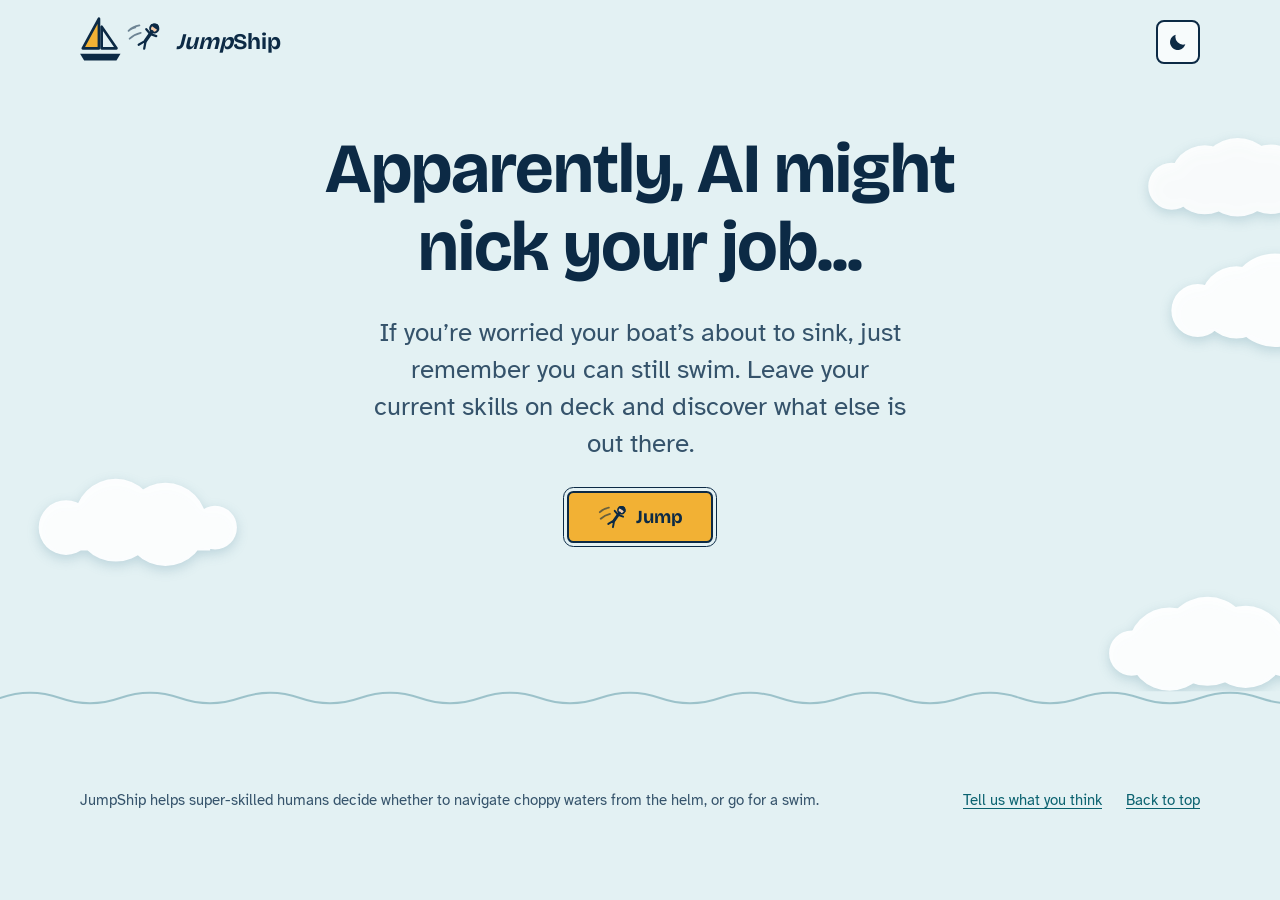
==== commit 9ad7f694: "Holding scene button reads Jump Co-Authored-By: Claude Sonnet 5.5 <noreply@anthropic.com> Claude-Ses" ====
--- a/index.html
+++ b/index.html
@@ -10,7 +10,7 @@
   <link rel="preconnect" href="https://fonts.googleapis.com">
   <link rel="preconnect" href="https://fonts.gstatic.com" crossorigin>
   <link href="https://fonts.googleapis.com/css2?family=Atkinson+Hyperlegible:ital,wght@0,400;0,700;1,400&family=Bricolage+Grotesque:opsz,wght@12..96,500;12..96,700&display=swap" rel="stylesheet">
-  <link rel="stylesheet" href="css/style.css?v=202611061620">
+  <link rel="stylesheet" href="css/style.css?v=202611061626">
   <script>
     /* Set the theme before the page paints so there is no flash. A saved choice wins, then the device setting. */
     (function () {
@@ -469,10 +469,10 @@
       </svg>
             <p class="jump-title" id="jump-title">Jumping ship<span class="dots" aria-hidden="true"><span>.</span><span>.</span><span>.</span></span></p>
       <button type="button" class="btn-quiet" id="jump-skip">Skip</button>
-      <button type="button" class="btn" id="jump-again"><svg class="btn-icon" viewBox="34 2 25 26" aria-hidden="true" focusable="false"><path d="M36.0 11.0 C38.2 8.8 41.0 7.5 44.0 7.0 M36.8 16.8 C39.2 14.6 42.0 13.2 45.0 12.5" fill="none" stroke="currentColor" stroke-width="1.6" stroke-linecap="round" opacity="0.6"/><g transform="rotate(35 51 15)" stroke="currentColor" stroke-linecap="round" stroke-linejoin="round"><circle cx="51" cy="8" r="3" fill="#f3c9a5" stroke-width="1.5"/><path d="M47.800 7 q3.200 -5 6.400 0z" fill="#0c2a45" stroke-width="1"/><path d="M51 11 V19" stroke-width="2.6" fill="none"/><path d="M51 13 L46.500 11.800 M51 13 L55.500 11.800" stroke-width="1.7" fill="none"/><path d="M51 19 L48.500 24.500 M51 19 L53.500 24.500" stroke-width="1.7" fill="none"/></g></svg><span>Jump again</span></button>
+      <button type="button" class="btn" id="jump-again"><svg class="btn-icon" viewBox="34 2 25 26" aria-hidden="true" focusable="false"><path d="M36.0 11.0 C38.2 8.8 41.0 7.5 44.0 7.0 M36.8 16.8 C39.2 14.6 42.0 13.2 45.0 12.5" fill="none" stroke="currentColor" stroke-width="1.6" stroke-linecap="round" opacity="0.6"/><g transform="rotate(35 51 15)" stroke="currentColor" stroke-linecap="round" stroke-linejoin="round"><circle cx="51" cy="8" r="3" fill="#f3c9a5" stroke-width="1.5"/><path d="M47.800 7 q3.200 -5 6.400 0z" fill="#0c2a45" stroke-width="1"/><path d="M51 11 V19" stroke-width="2.6" fill="none"/><path d="M51 13 L46.500 11.800 M51 13 L55.500 11.800" stroke-width="1.7" fill="none"/><path d="M51 19 L48.500 24.500 M51 19 L53.500 24.500" stroke-width="1.7" fill="none"/></g></svg><span>Jump</span></button>
     </div>
   </div>
 
-  <script src="js/app.js?v=202611061620" defer></script>
+  <script src="js/app.js?v=202611061626" defer></script>
 </body>
 </html>
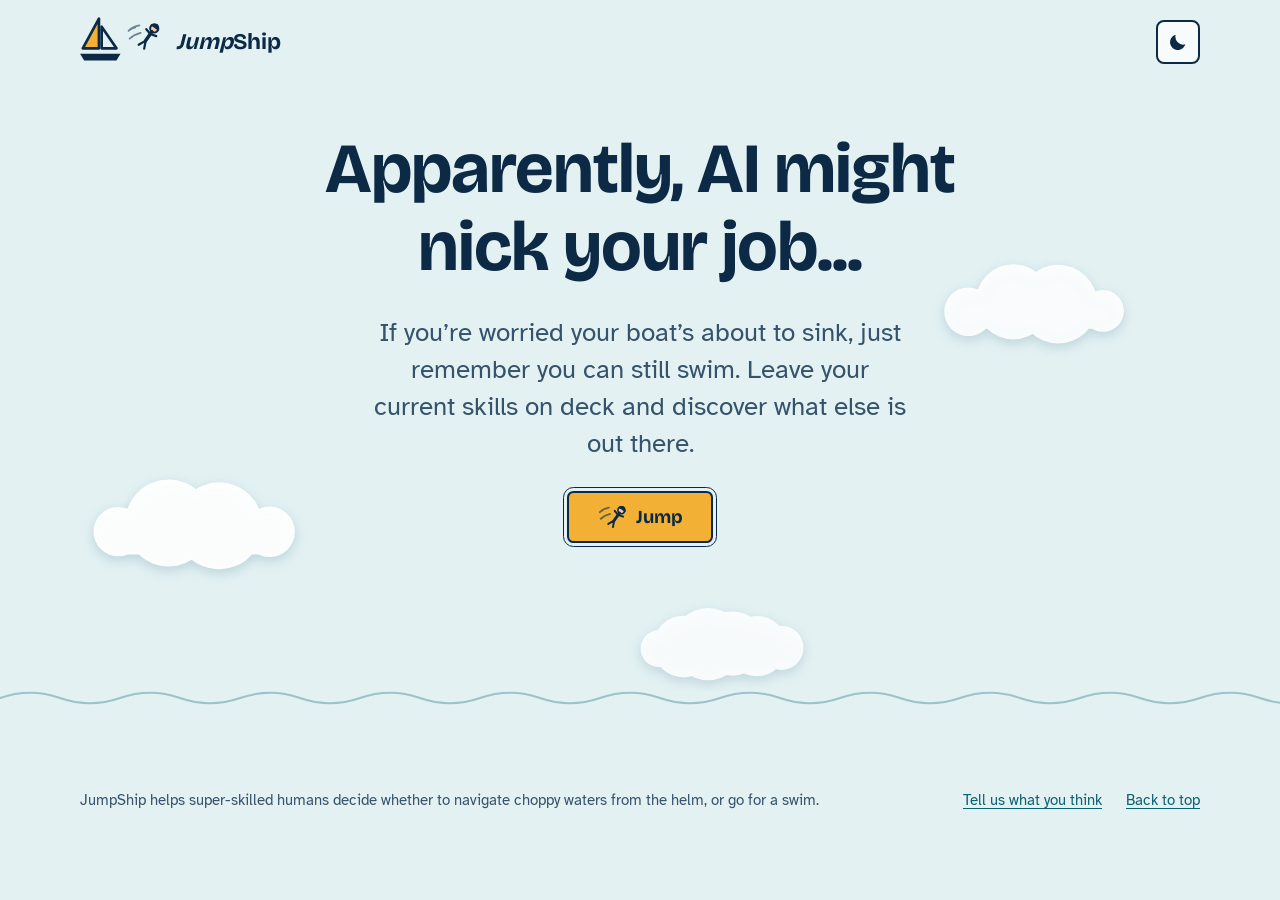
==== commit a67bc25a: "Hide heading, intro and top button once a career is showing and close the gap Co-Authored-By: Claude" ====
--- a/index.html
+++ b/index.html
@@ -10,7 +10,7 @@
   <link rel="preconnect" href="https://fonts.googleapis.com">
   <link rel="preconnect" href="https://fonts.gstatic.com" crossorigin>
   <link href="https://fonts.googleapis.com/css2?family=Atkinson+Hyperlegible:ital,wght@0,400;0,700;1,400&family=Bricolage+Grotesque:opsz,wght@12..96,500;12..96,700&display=swap" rel="stylesheet">
-  <link rel="stylesheet" href="css/style.css?v=202611061626">
+  <link rel="stylesheet" href="css/style.css?v=202611071830">
   <script>
     /* Set the theme before the page paints so there is no flash. A saved choice wins, then the device setting. */
     (function () {
@@ -473,6 +473,6 @@
     </div>
   </div>
 
-  <script src="js/app.js?v=202611061626" defer></script>
+  <script src="js/app.js?v=202611071830" defer></script>
 </body>
 </html>
--- a/css/style.css
+++ b/css/style.css
@@ -2070,3 +2070,12 @@
 body.has-result .result-boat svg g { display: none; }
 
 html:not(.kbd) #jump-skip:focus-visible { outline: none; }
+
+/* Once a career is showing the heading, intro and top button step aside and the gap closes up.
+   There is just enough room left above the waves for the empty boat. */
+body.has-result .hero .wrap > div { display: none; }
+body.has-result .hero { padding: 0; }
+body.has-result #result { margin-top: 4.5rem; }
+@media (max-width: 55.99rem) {
+  body.has-result #result { margin-top: 4rem; }
+}
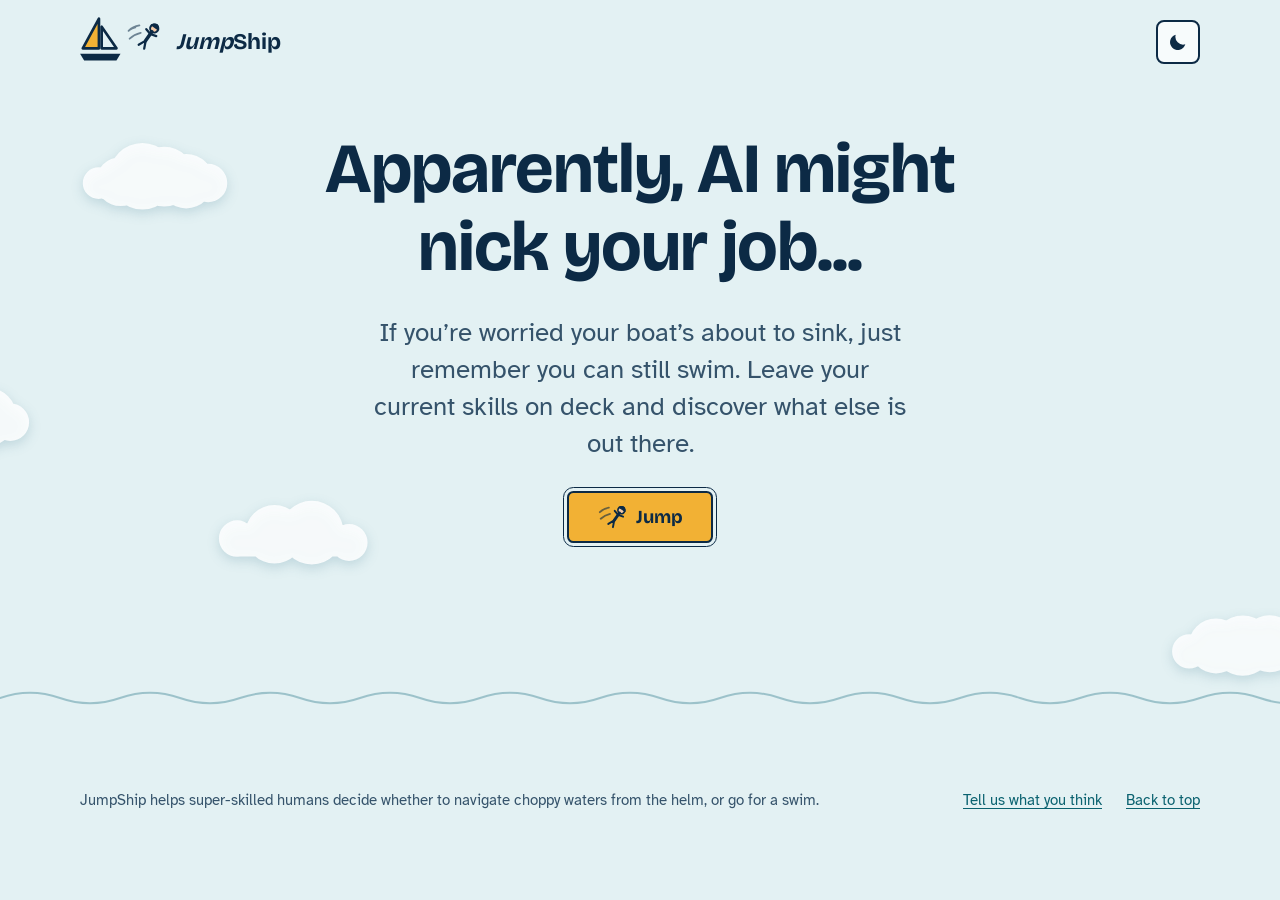
==== commit 4a4f547f: "Add 100px to the gap above the waves once a career is showing Co-Authored-By: Claude Sonnet 5.5 <nor" ====
--- a/index.html
+++ b/index.html
@@ -10,7 +10,7 @@
   <link rel="preconnect" href="https://fonts.googleapis.com">
   <link rel="preconnect" href="https://fonts.gstatic.com" crossorigin>
   <link href="https://fonts.googleapis.com/css2?family=Atkinson+Hyperlegible:ital,wght@0,400;0,700;1,400&family=Bricolage+Grotesque:opsz,wght@12..96,500;12..96,700&display=swap" rel="stylesheet">
-  <link rel="stylesheet" href="css/style.css?v=202611071830">
+  <link rel="stylesheet" href="css/style.css?v=202611071832">
   <script>
     /* Set the theme before the page paints so there is no flash. A saved choice wins, then the device setting. */
     (function () {
@@ -473,6 +473,6 @@
     </div>
   </div>
 
-  <script src="js/app.js?v=202611071830" defer></script>
+  <script src="js/app.js?v=202611071832" defer></script>
 </body>
 </html>
--- a/css/style.css
+++ b/css/style.css
@@ -2075,7 +2075,7 @@
    There is just enough room left above the waves for the empty boat. */
 body.has-result .hero .wrap > div { display: none; }
 body.has-result .hero { padding: 0; }
-body.has-result #result { margin-top: 4.5rem; }
+body.has-result #result { margin-top: calc(4.5rem + 100px); }
 @media (max-width: 55.99rem) {
-  body.has-result #result { margin-top: 4rem; }
-}
+  body.has-result #result { margin-top: calc(4rem + 100px); }
+}
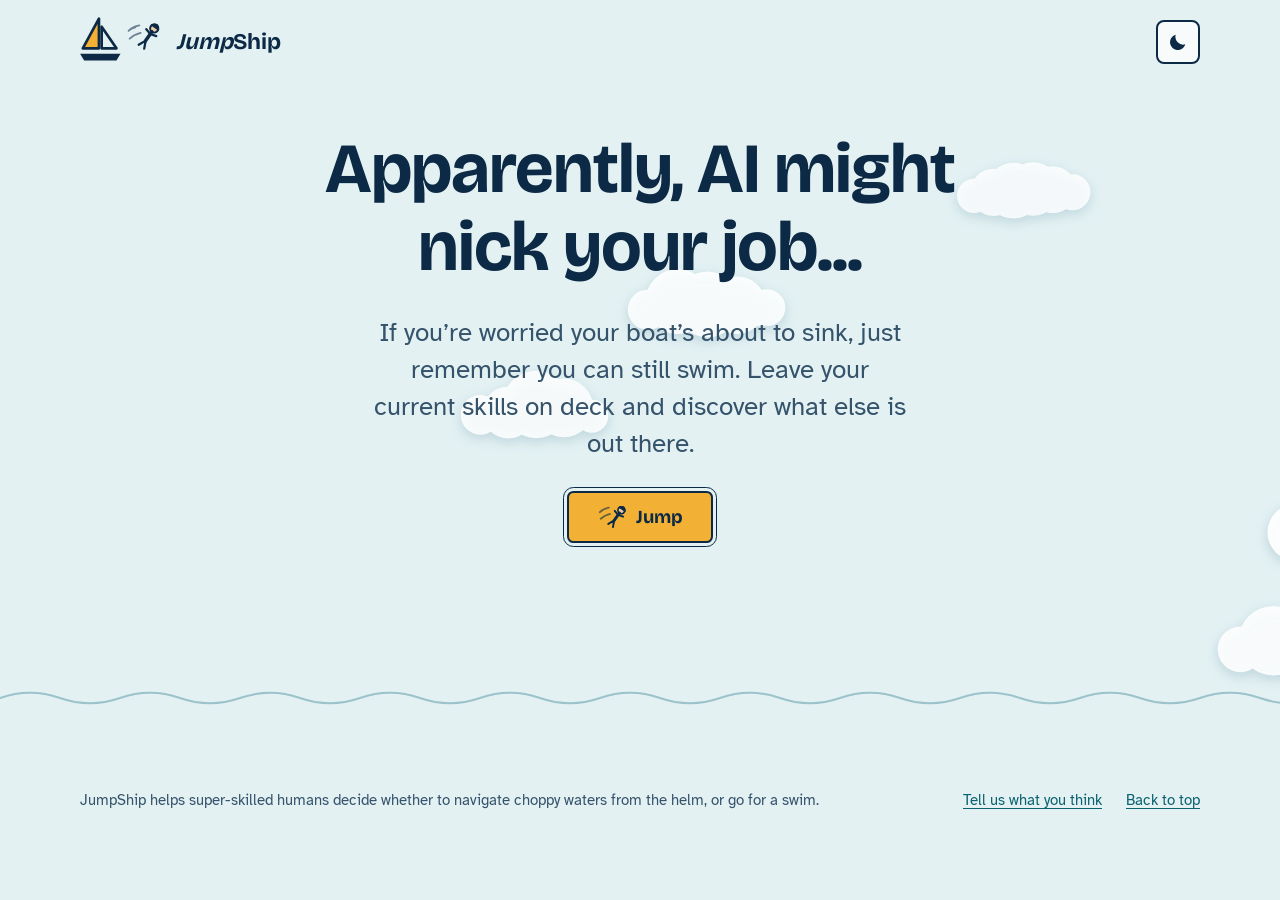
==== commit 41bbf635: "Floating Nope stays visible when scrolling back up Co-Authored-By: Claude Sonnet 5.5 <noreply@anthro" ====
--- a/index.html
+++ b/index.html
@@ -10,7 +10,7 @@
   <link rel="preconnect" href="https://fonts.googleapis.com">
   <link rel="preconnect" href="https://fonts.gstatic.com" crossorigin>
   <link href="https://fonts.googleapis.com/css2?family=Atkinson+Hyperlegible:ital,wght@0,400;0,700;1,400&family=Bricolage+Grotesque:opsz,wght@12..96,500;12..96,700&display=swap" rel="stylesheet">
-  <link rel="stylesheet" href="css/style.css?v=202611071832">
+  <link rel="stylesheet" href="css/style.css?v=202611071835">
   <script>
     /* Set the theme before the page paints so there is no flash. A saved choice wins, then the device setting. */
     (function () {
@@ -473,6 +473,6 @@
     </div>
   </div>
 
-  <script src="js/app.js?v=202611071832" defer></script>
+  <script src="js/app.js?v=202611071835" defer></script>
 </body>
 </html>
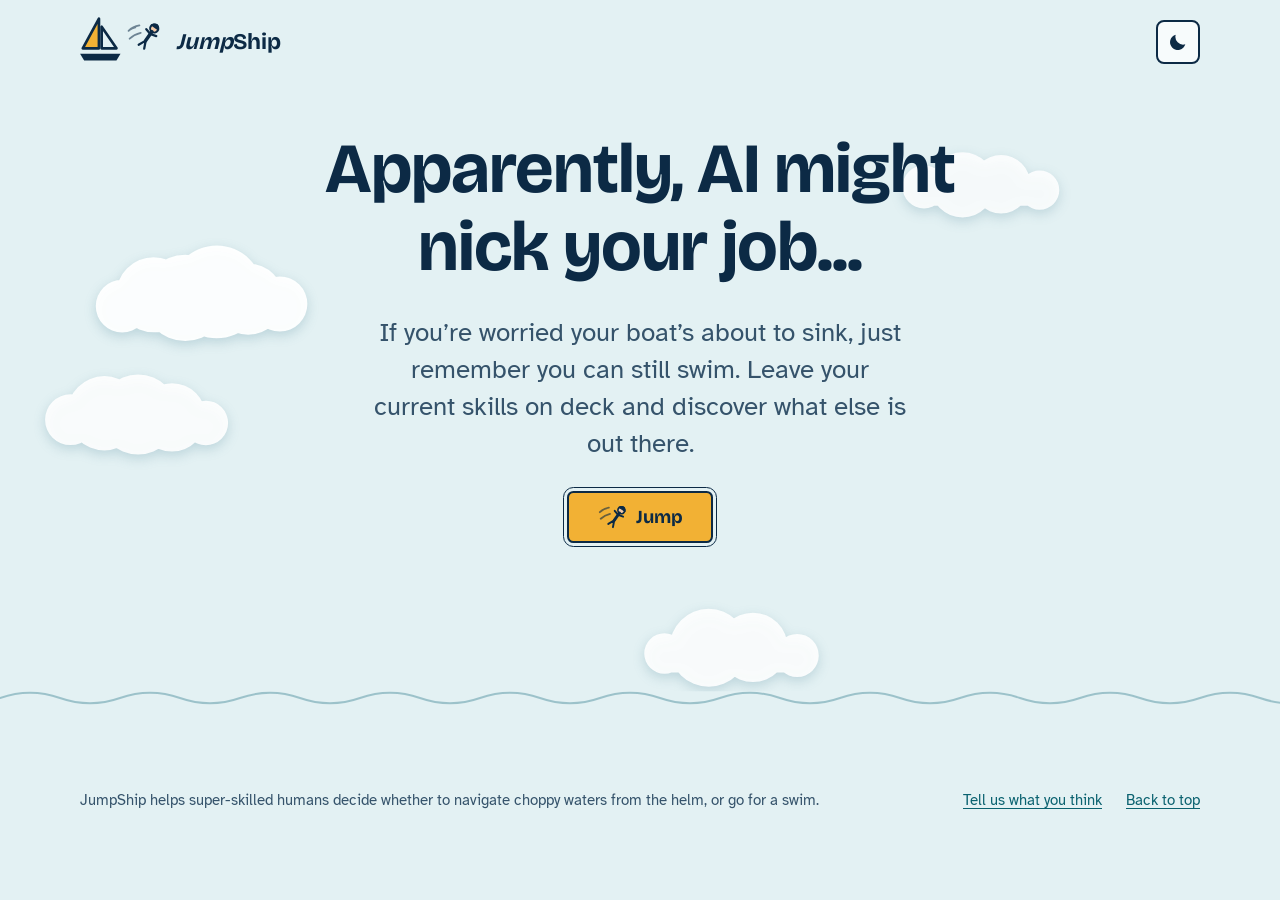
==== commit a7e472db: "Parallax the wave line and boat against the career card Co-Authored-By: Claude Sonnet 5.5 <noreply@a" ====
--- a/index.html
+++ b/index.html
@@ -10,7 +10,7 @@
   <link rel="preconnect" href="https://fonts.googleapis.com">
   <link rel="preconnect" href="https://fonts.gstatic.com" crossorigin>
   <link href="https://fonts.googleapis.com/css2?family=Atkinson+Hyperlegible:ital,wght@0,400;0,700;1,400&family=Bricolage+Grotesque:opsz,wght@12..96,500;12..96,700&display=swap" rel="stylesheet">
-  <link rel="stylesheet" href="css/style.css?v=202611071835">
+  <link rel="stylesheet" href="css/style.css?v=202611071837">
   <script>
     /* Set the theme before the page paints so there is no flash. A saved choice wins, then the device setting. */
     (function () {
@@ -473,6 +473,6 @@
     </div>
   </div>
 
-  <script src="js/app.js?v=202611071835" defer></script>
+  <script src="js/app.js?v=202611071837" defer></script>
 </body>
 </html>
--- a/css/style.css
+++ b/css/style.css
@@ -2079,3 +2079,7 @@
 @media (max-width: 55.99rem) {
   body.has-result #result { margin-top: calc(4rem + 100px); }
 }
+
+/* Parallax: with a career showing, the wave line and the boat drift a touch slower than the card */
+body.has-result #result::before { transform: translateY(var(--par, 0px)); will-change: transform; }
+body.has-result .result-boat { transform: translate(-50%, var(--par, 0px)); will-change: transform; }
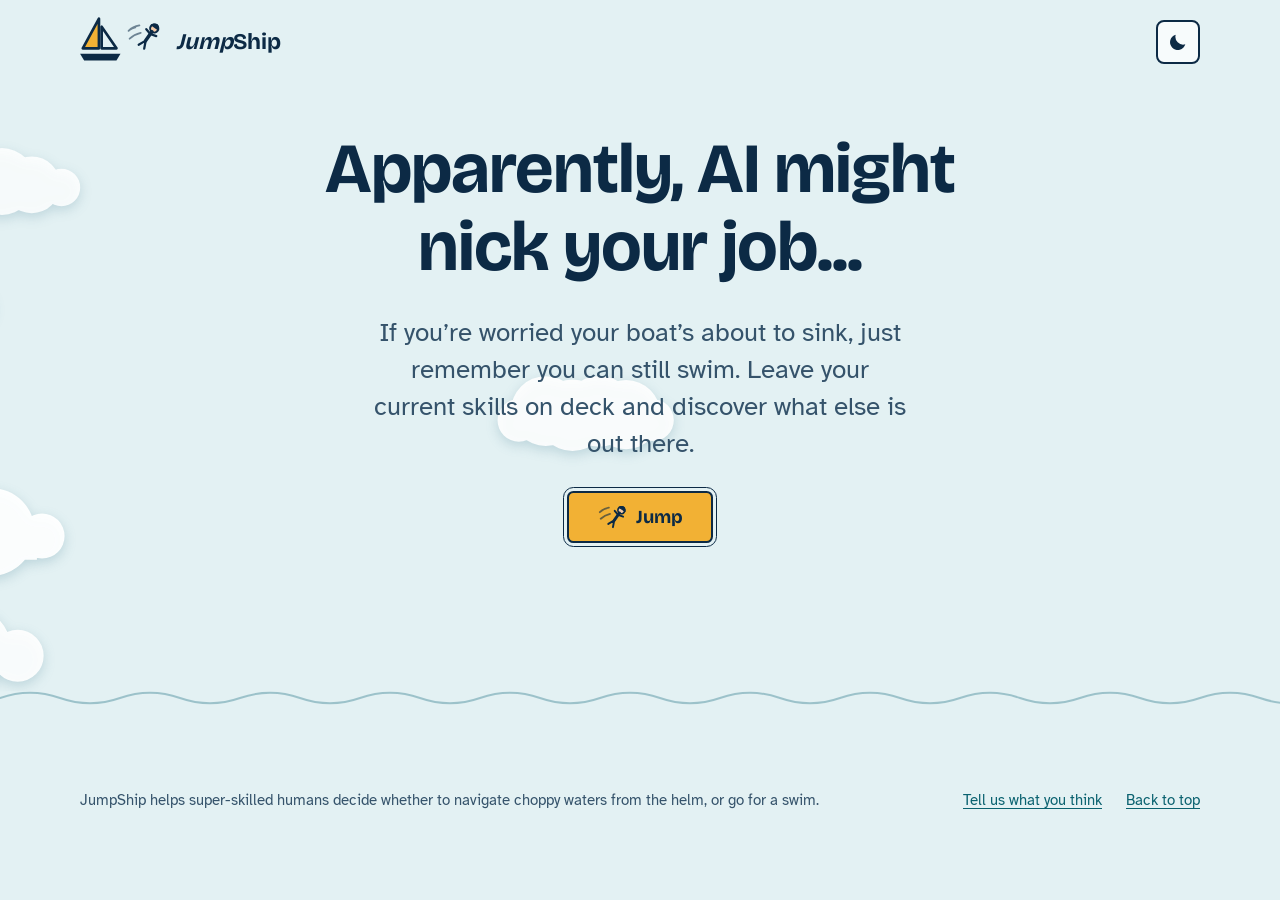
==== commit f8759776: "Nope zooms seamlessly into the return-to-boat scene from the page's own boat Co-Authored-By: Claude " ====
--- a/index.html
+++ b/index.html
@@ -10,7 +10,7 @@
   <link rel="preconnect" href="https://fonts.googleapis.com">
   <link rel="preconnect" href="https://fonts.gstatic.com" crossorigin>
   <link href="https://fonts.googleapis.com/css2?family=Atkinson+Hyperlegible:ital,wght@0,400;0,700;1,400&family=Bricolage+Grotesque:opsz,wght@12..96,500;12..96,700&display=swap" rel="stylesheet">
-  <link rel="stylesheet" href="css/style.css?v=202611071837">
+  <link rel="stylesheet" href="css/style.css?v=202611071841">
   <script>
     /* Set the theme before the page paints so there is no flash. A saved choice wins, then the device setting. */
     (function () {
@@ -473,6 +473,6 @@
     </div>
   </div>
 
-  <script src="js/app.js?v=202611071837" defer></script>
+  <script src="js/app.js?v=202611071841" defer></script>
 </body>
 </html>
--- a/css/style.css
+++ b/css/style.css
@@ -2083,3 +2083,12 @@
 /* Parallax: with a career showing, the wave line and the boat drift a touch slower than the card */
 body.has-result #result::before { transform: translateY(var(--par, 0px)); will-change: transform; }
 body.has-result .result-boat { transform: translate(-50%, var(--par, 0px)); will-change: transform; }
+
+/* Returning to the boat: the sea fades up while the scene zooms in from the page's own boat and waves */
+@media (prefers-reduced-motion: no-preference) {
+  .jump-overlay.is-zooming { animation: scene-fade 0.6s ease-out both; }
+  .jump-overlay.is-zooming .jump-stage,
+  .jump-overlay.is-zooming .jump-sky { transform-origin: var(--zoom-x, 50%) var(--zoom-y, 50%); animation: scene-zoom 1s cubic-bezier(0.33, 0.1, 0.25, 1) both; }
+}
+@keyframes scene-fade { from { opacity: 0; } to { opacity: 1; } }
+@keyframes scene-zoom { from { transform: translate(var(--zoom-dx, 0), var(--zoom-dy, 0)) scale(var(--zoom-s, 0.82)); } to { transform: none; } }
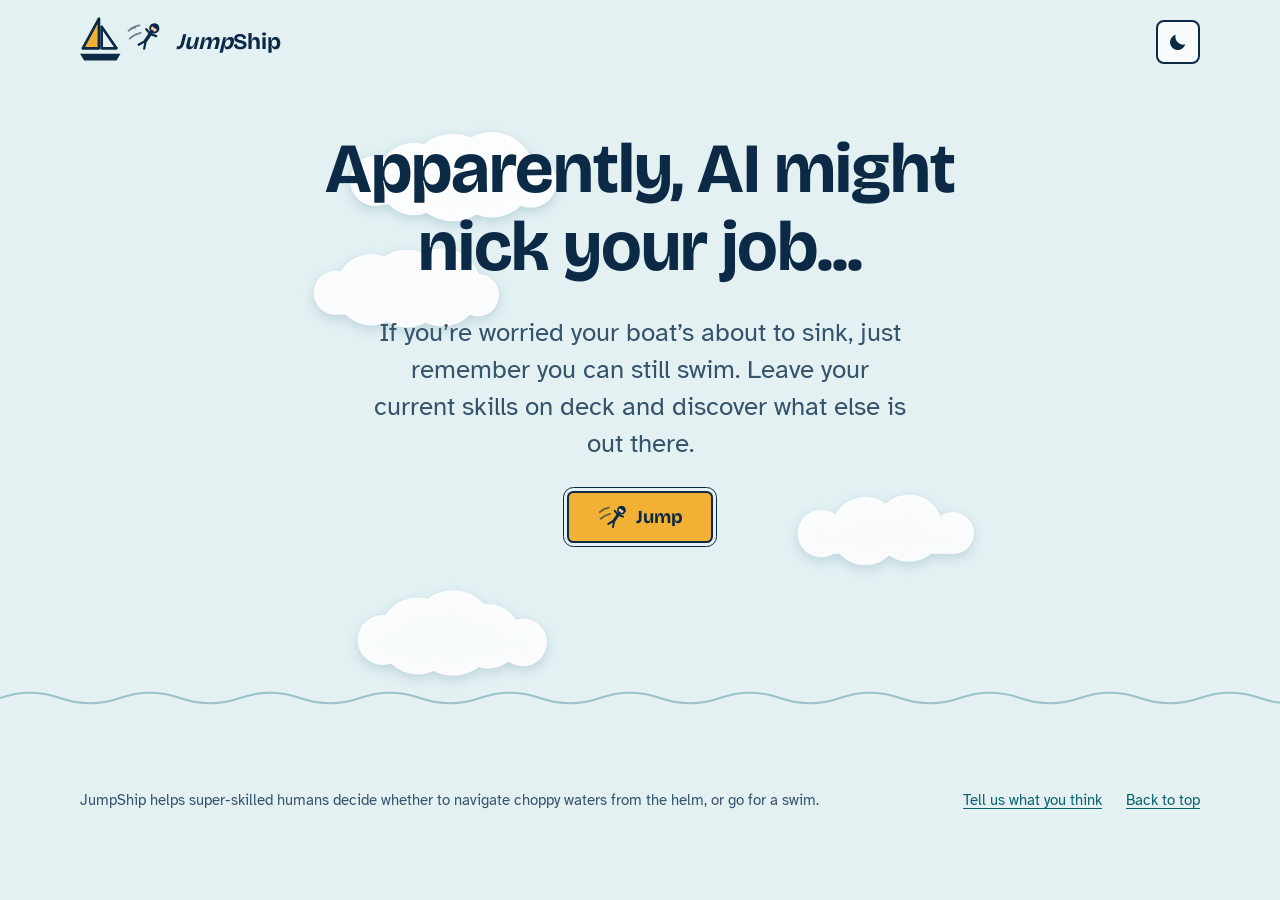
==== commit 04fcbe9d: "Revert Nope zoom transition into the return-to-boat scene Co-Authored-By: Claude Sonnet 5.5 <noreply" ====
--- a/index.html
+++ b/index.html
@@ -10,7 +10,7 @@
   <link rel="preconnect" href="https://fonts.googleapis.com">
   <link rel="preconnect" href="https://fonts.gstatic.com" crossorigin>
   <link href="https://fonts.googleapis.com/css2?family=Atkinson+Hyperlegible:ital,wght@0,400;0,700;1,400&family=Bricolage+Grotesque:opsz,wght@12..96,500;12..96,700&display=swap" rel="stylesheet">
-  <link rel="stylesheet" href="css/style.css?v=202611071841">
+  <link rel="stylesheet" href="css/style.css?v=202611071837">
   <script>
     /* Set the theme before the page paints so there is no flash. A saved choice wins, then the device setting. */
     (function () {
@@ -473,6 +473,6 @@
     </div>
   </div>
 
-  <script src="js/app.js?v=202611071841" defer></script>
+  <script src="js/app.js?v=202611071837" defer></script>
 </body>
 </html>
--- a/css/style.css
+++ b/css/style.css
@@ -2083,12 +2083,3 @@
 /* Parallax: with a career showing, the wave line and the boat drift a touch slower than the card */
 body.has-result #result::before { transform: translateY(var(--par, 0px)); will-change: transform; }
 body.has-result .result-boat { transform: translate(-50%, var(--par, 0px)); will-change: transform; }
-
-/* Returning to the boat: the sea fades up while the scene zooms in from the page's own boat and waves */
-@media (prefers-reduced-motion: no-preference) {
-  .jump-overlay.is-zooming { animation: scene-fade 0.6s ease-out both; }
-  .jump-overlay.is-zooming .jump-stage,
-  .jump-overlay.is-zooming .jump-sky { transform-origin: var(--zoom-x, 50%) var(--zoom-y, 50%); animation: scene-zoom 1s cubic-bezier(0.33, 0.1, 0.25, 1) both; }
-}
-@keyframes scene-fade { from { opacity: 0; } to { opacity: 1; } }
-@keyframes scene-zoom { from { transform: translate(var(--zoom-dx, 0), var(--zoom-dy, 0)) scale(var(--zoom-s, 0.82)); } to { transform: none; } }
